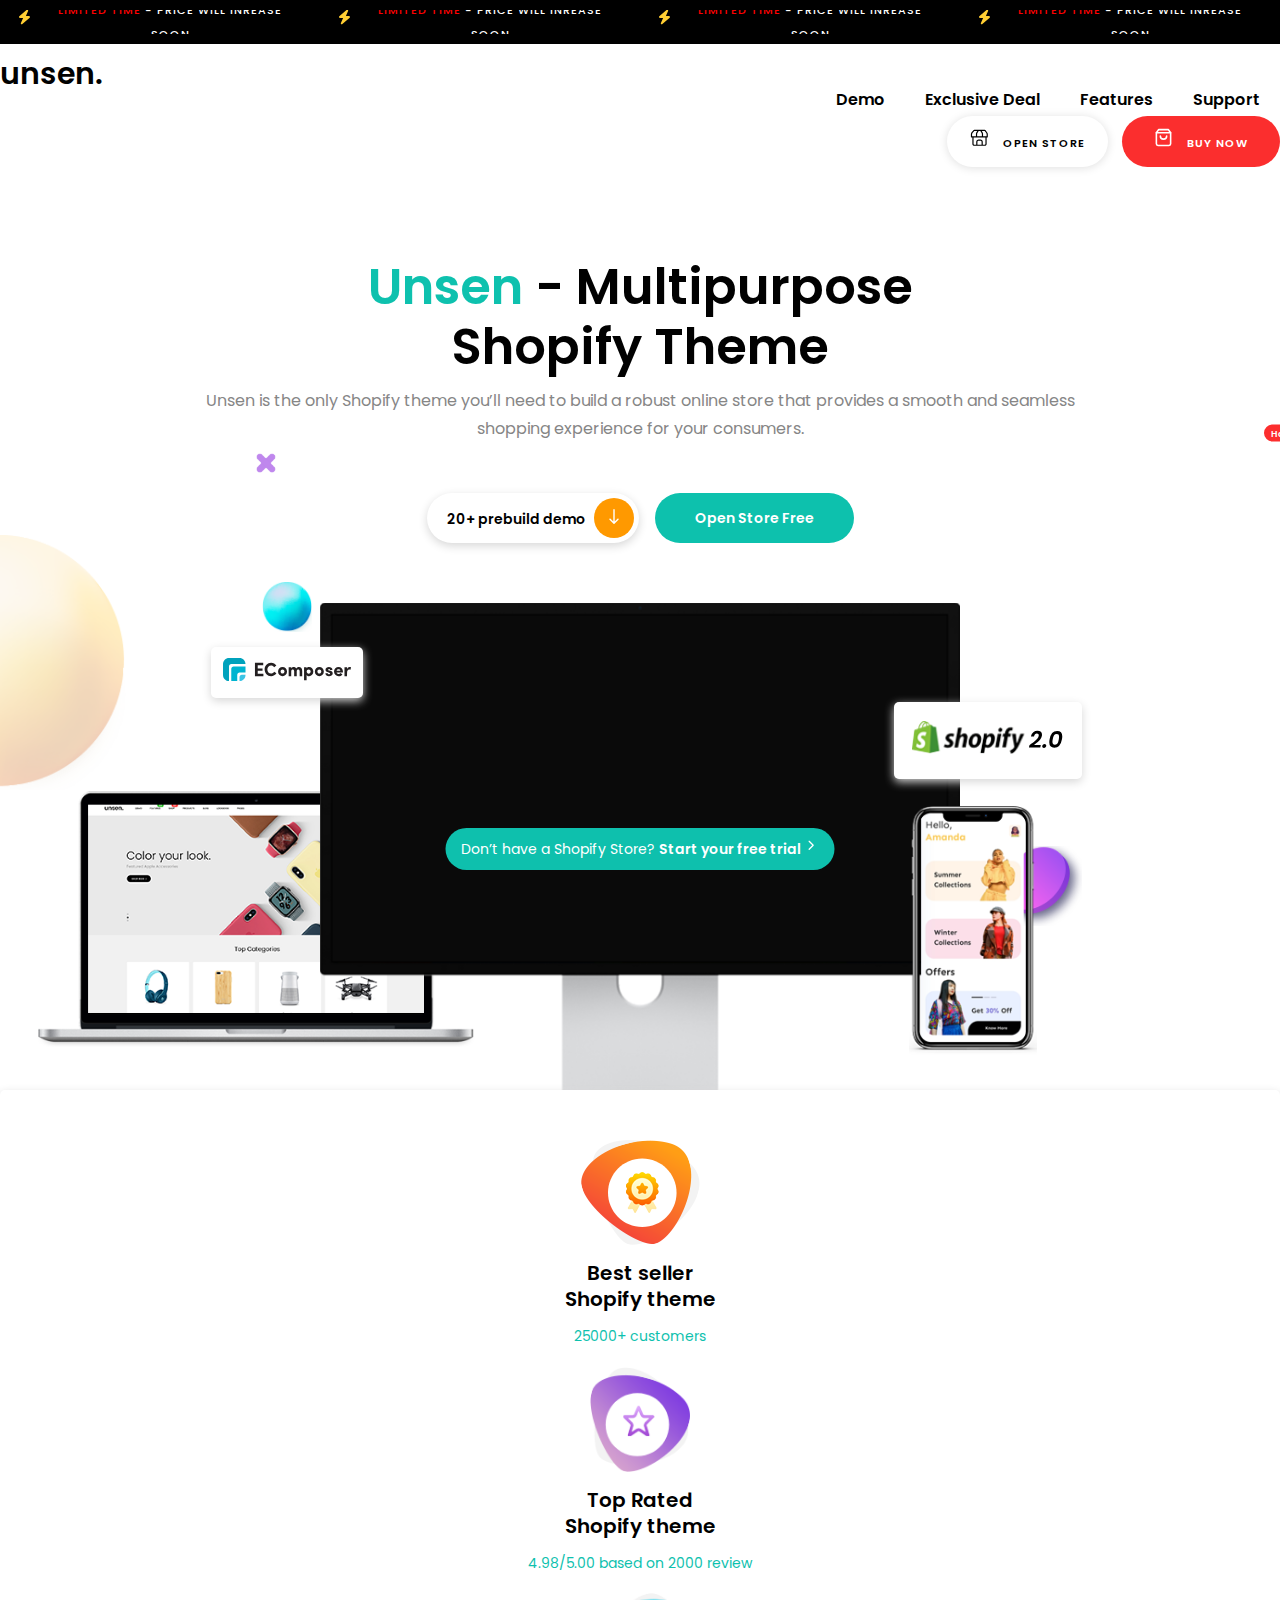
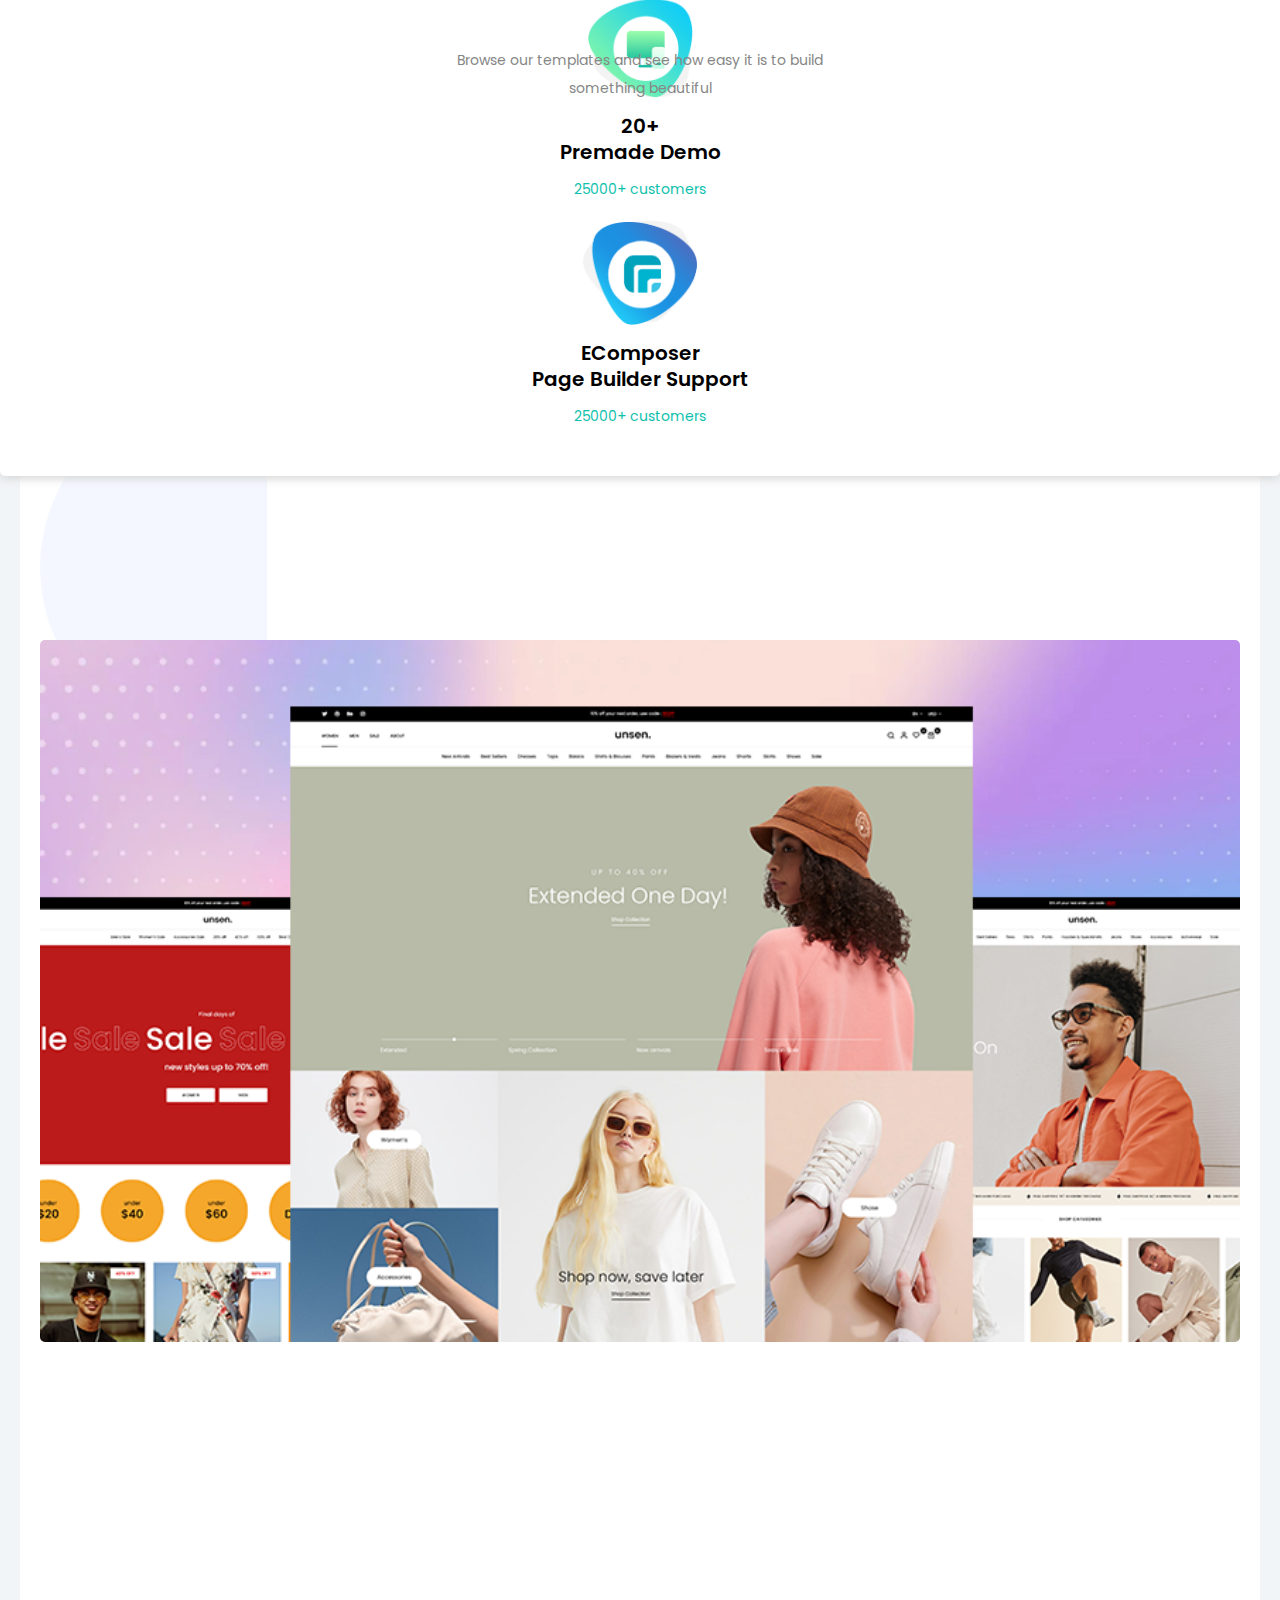
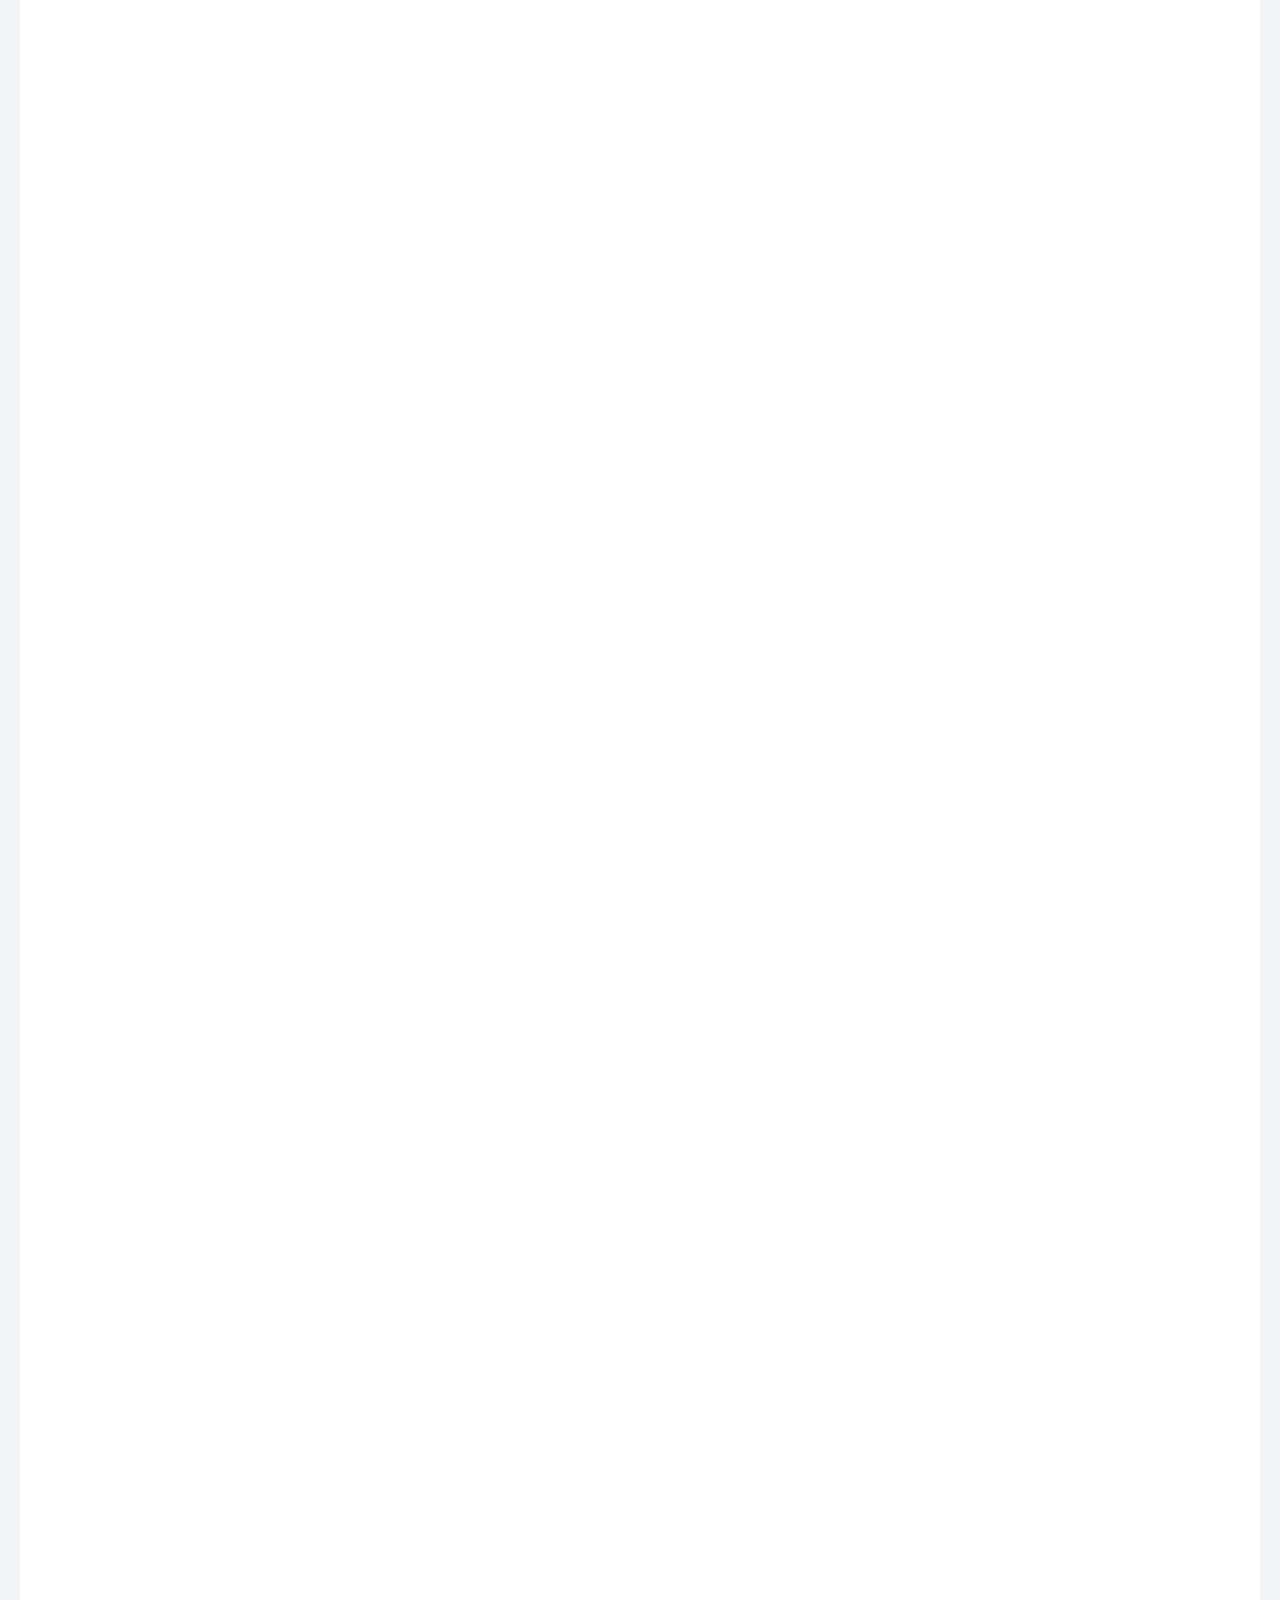
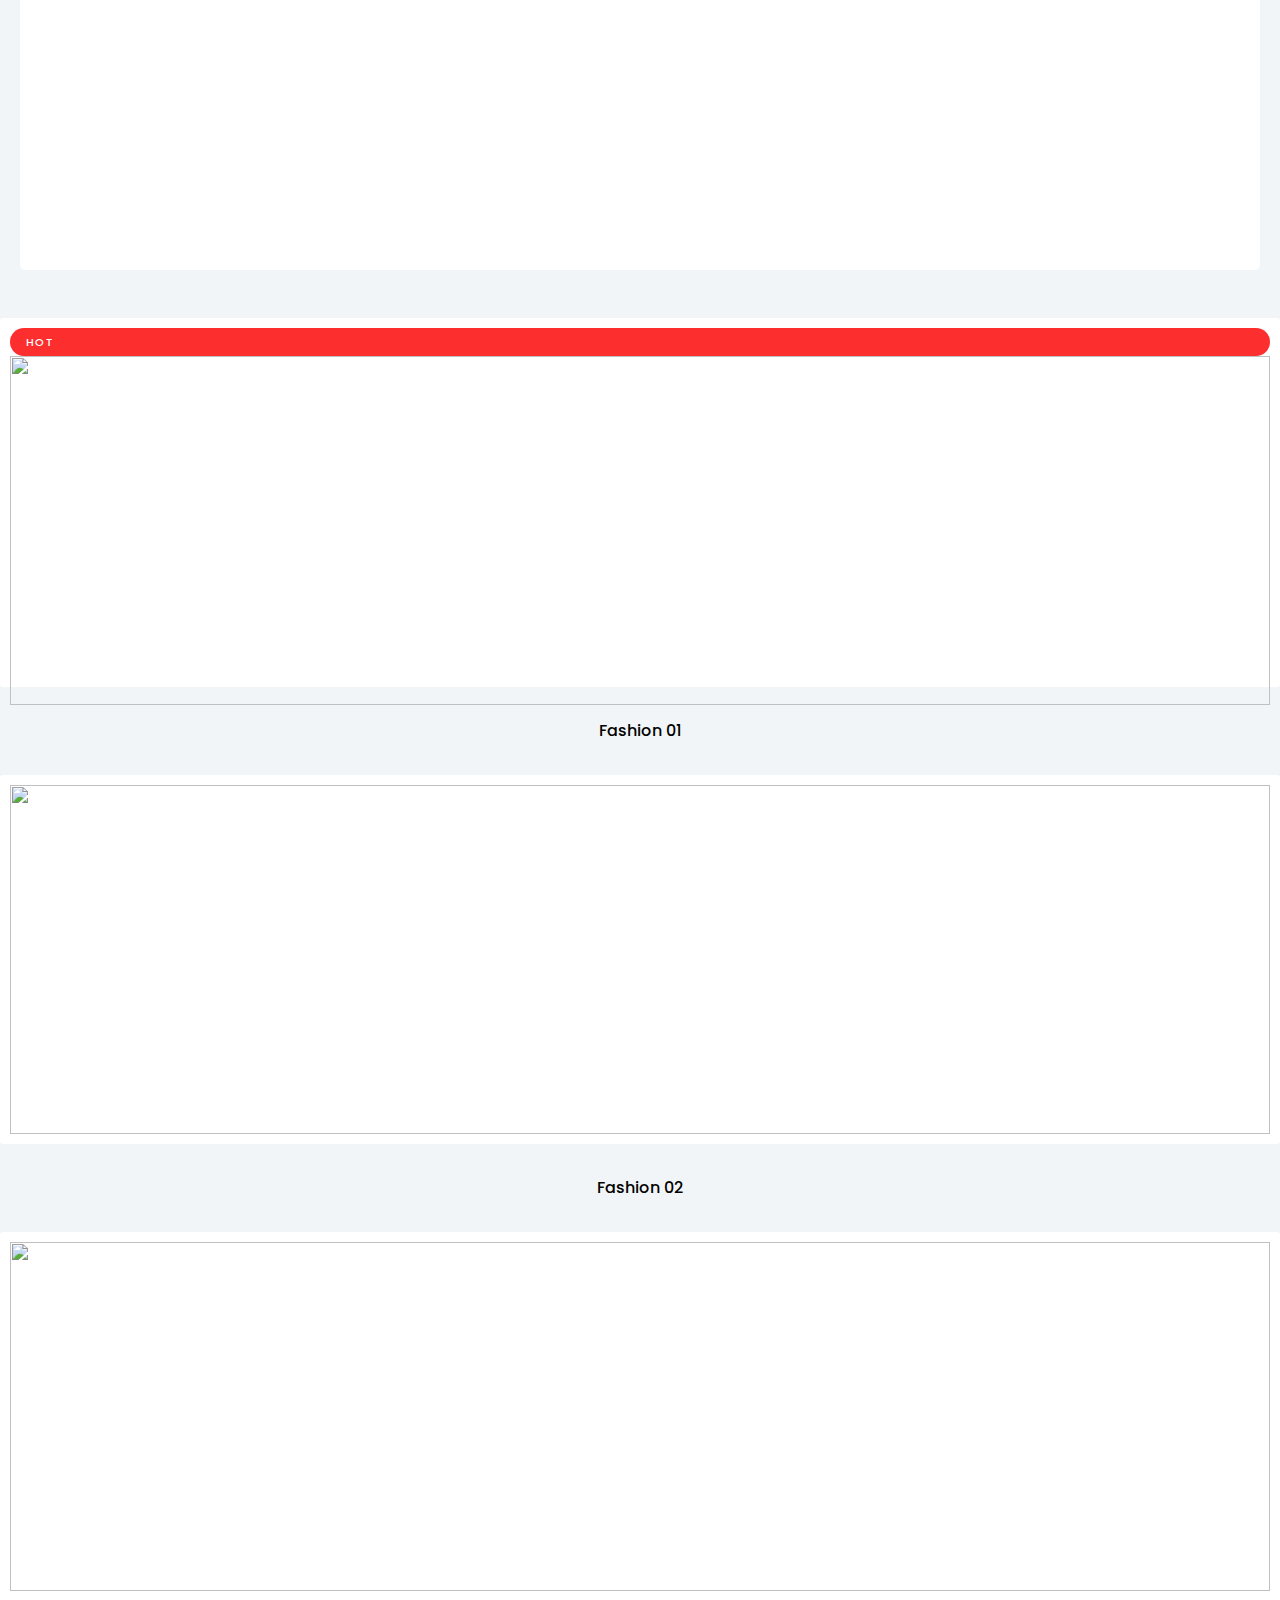
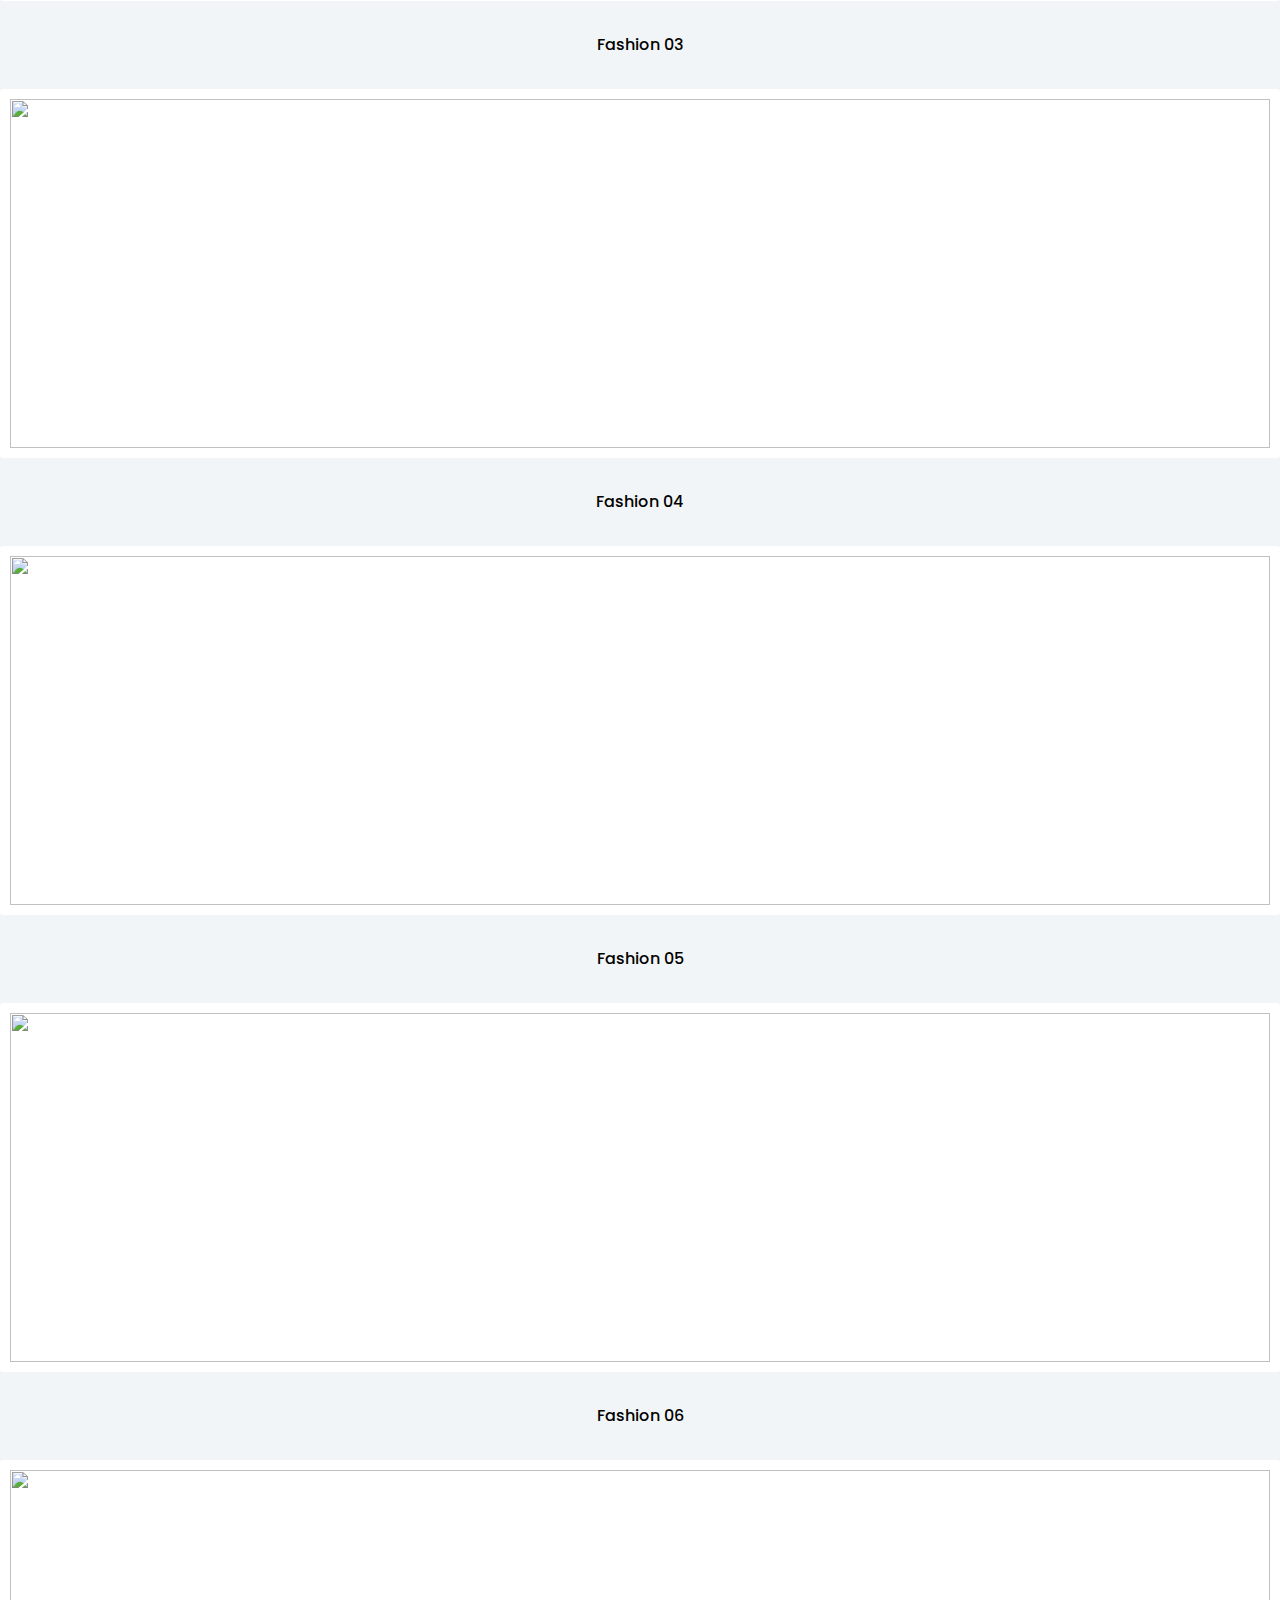
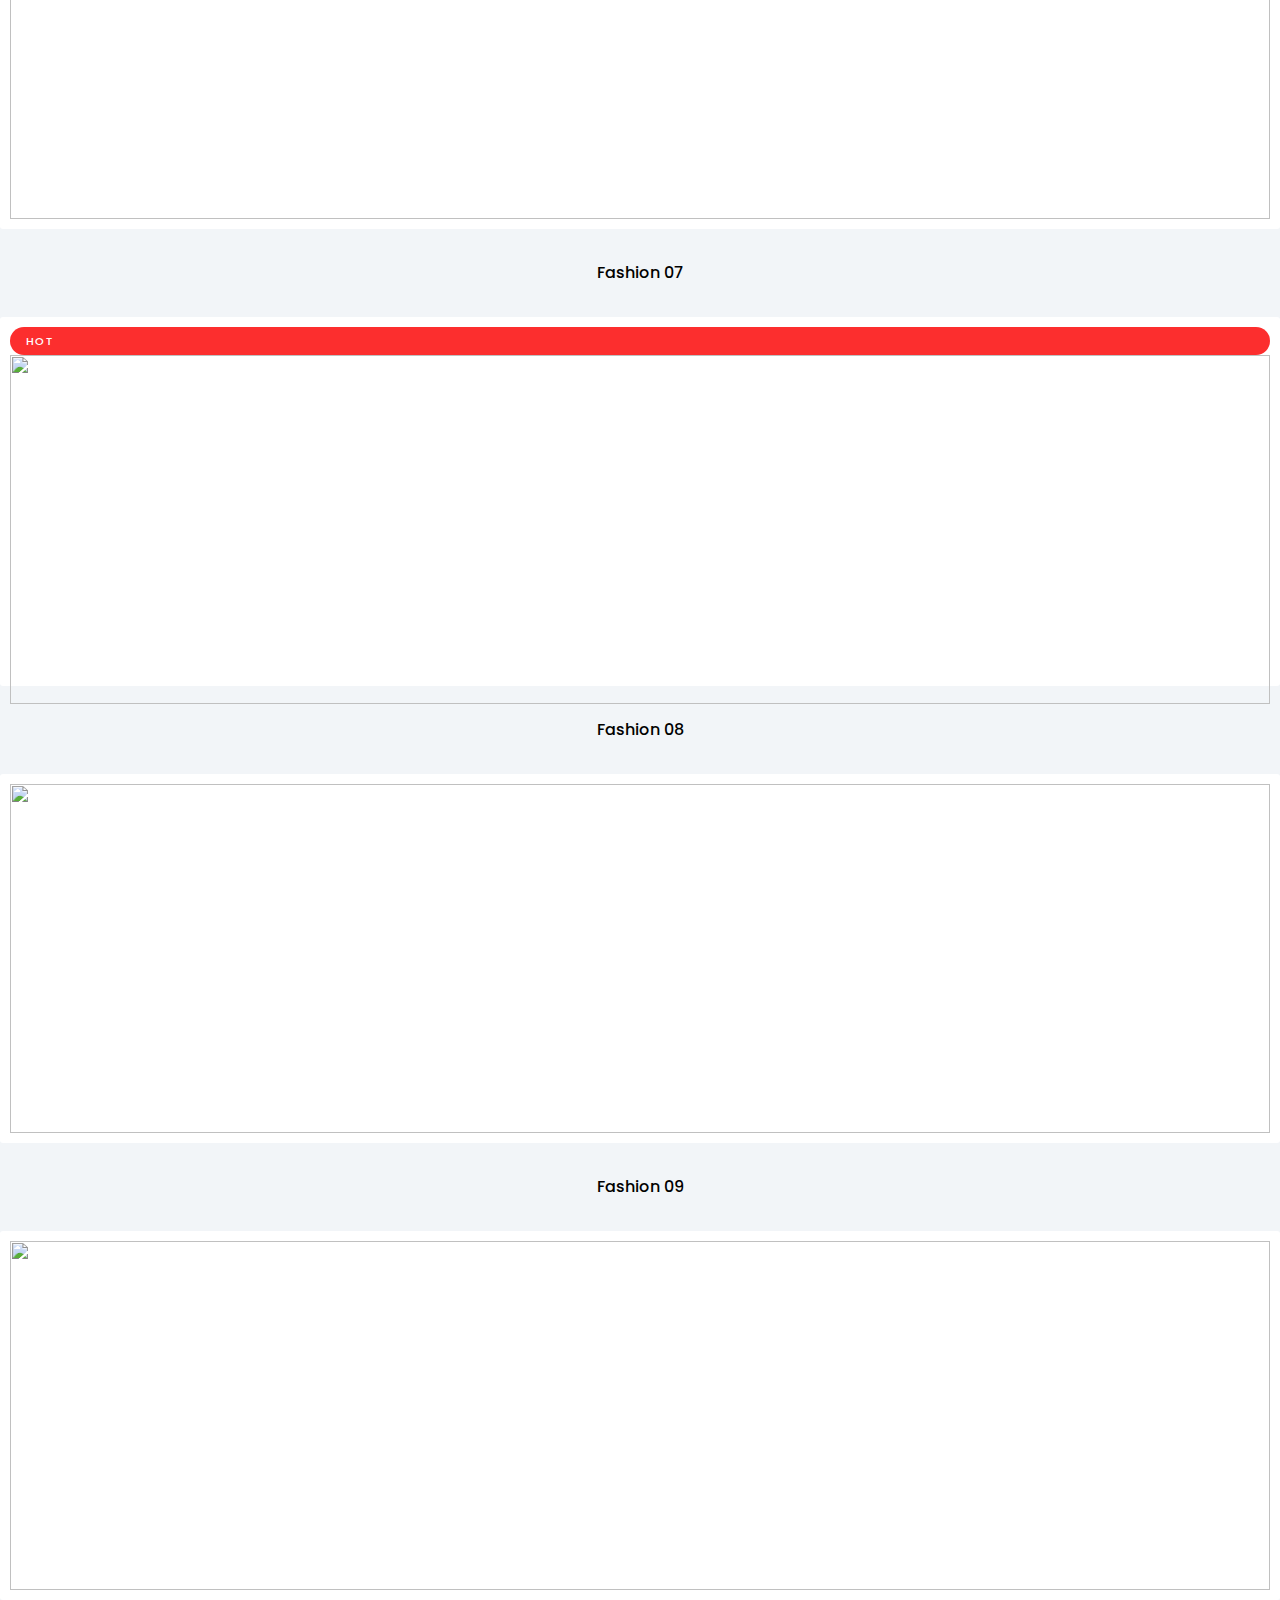
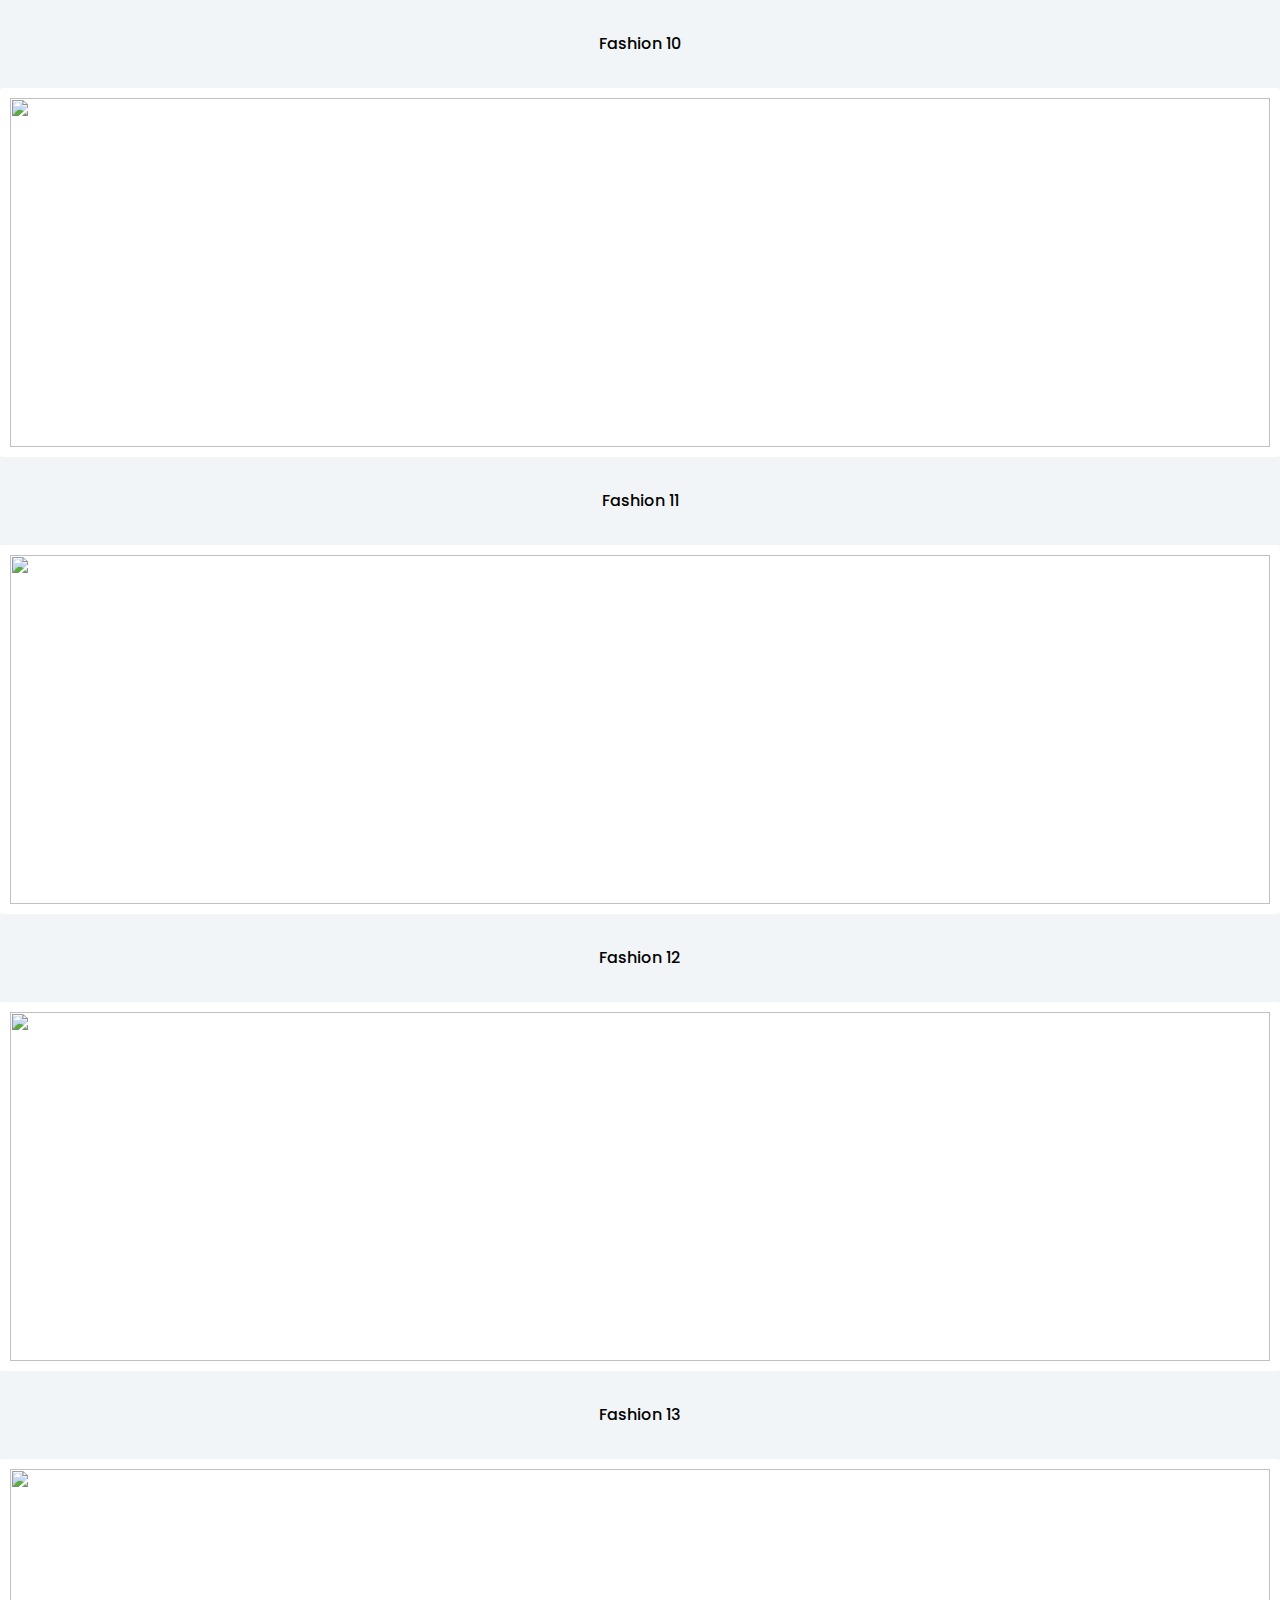
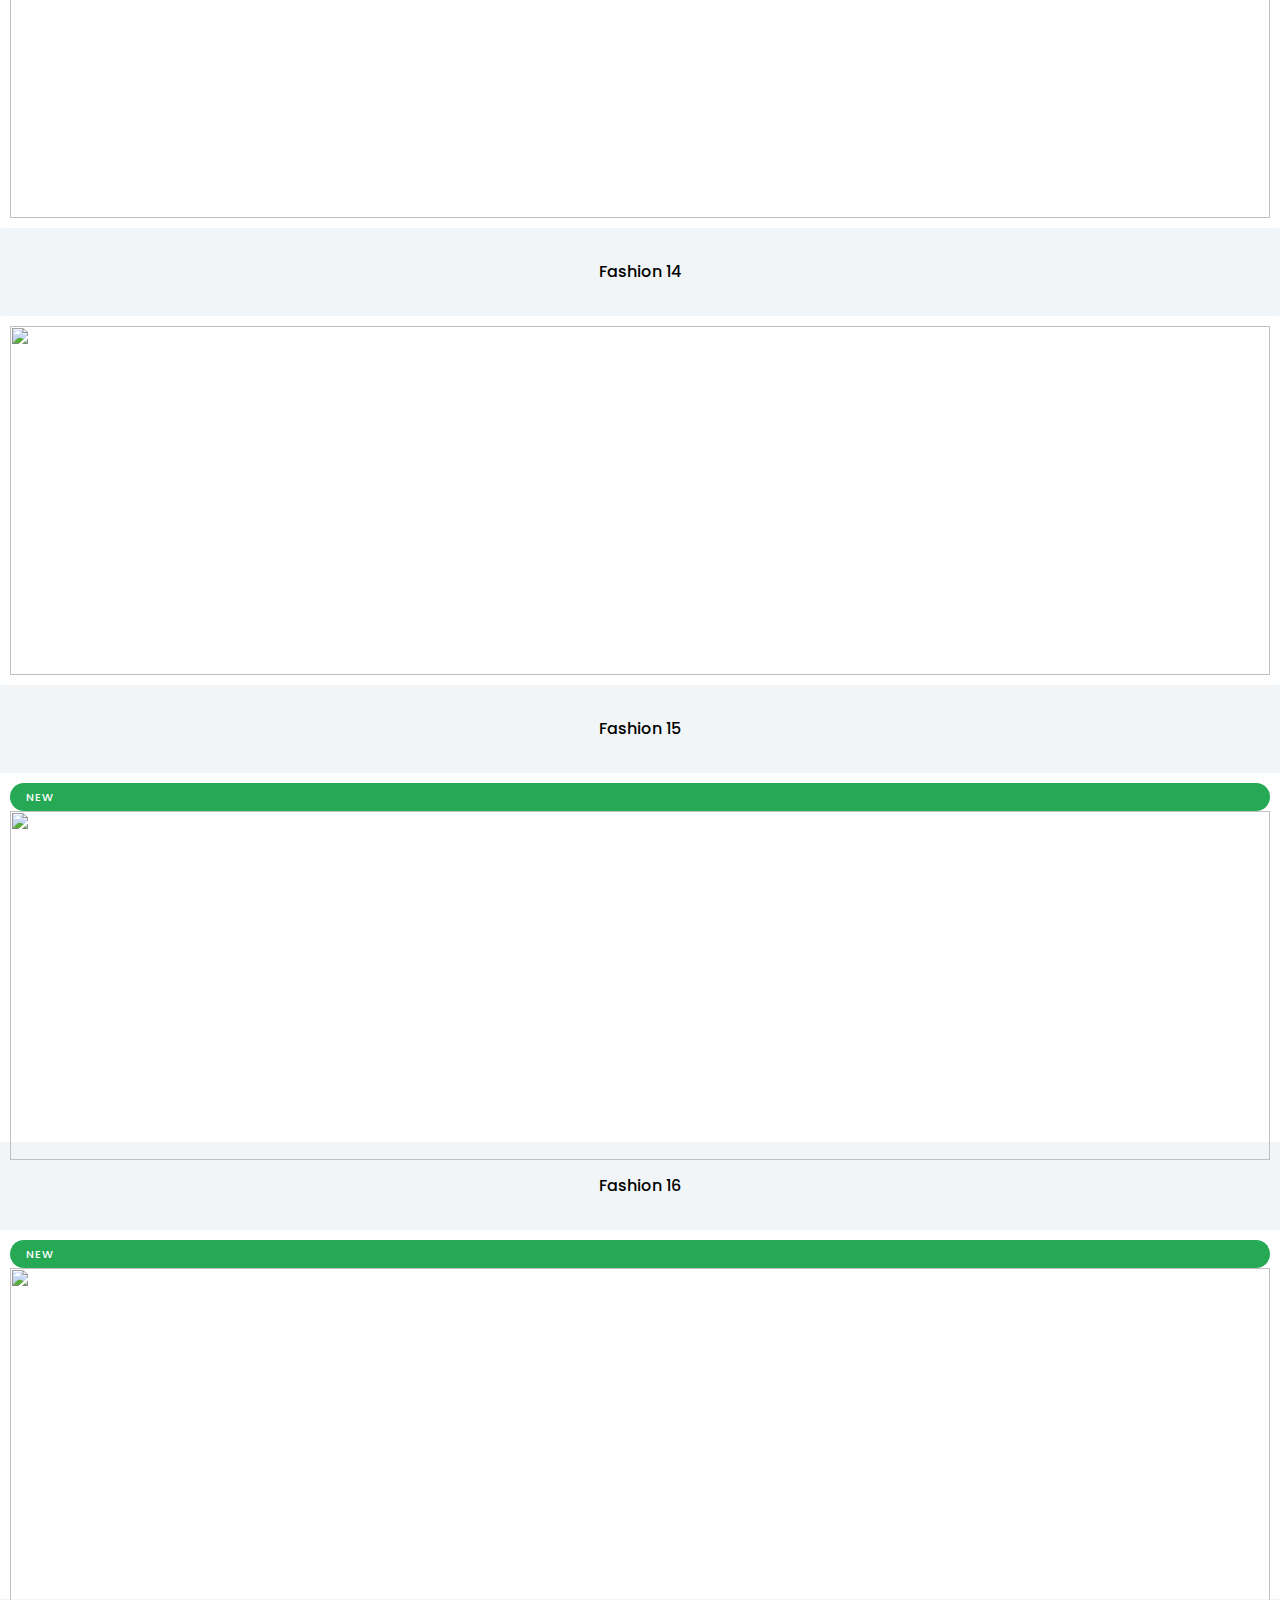
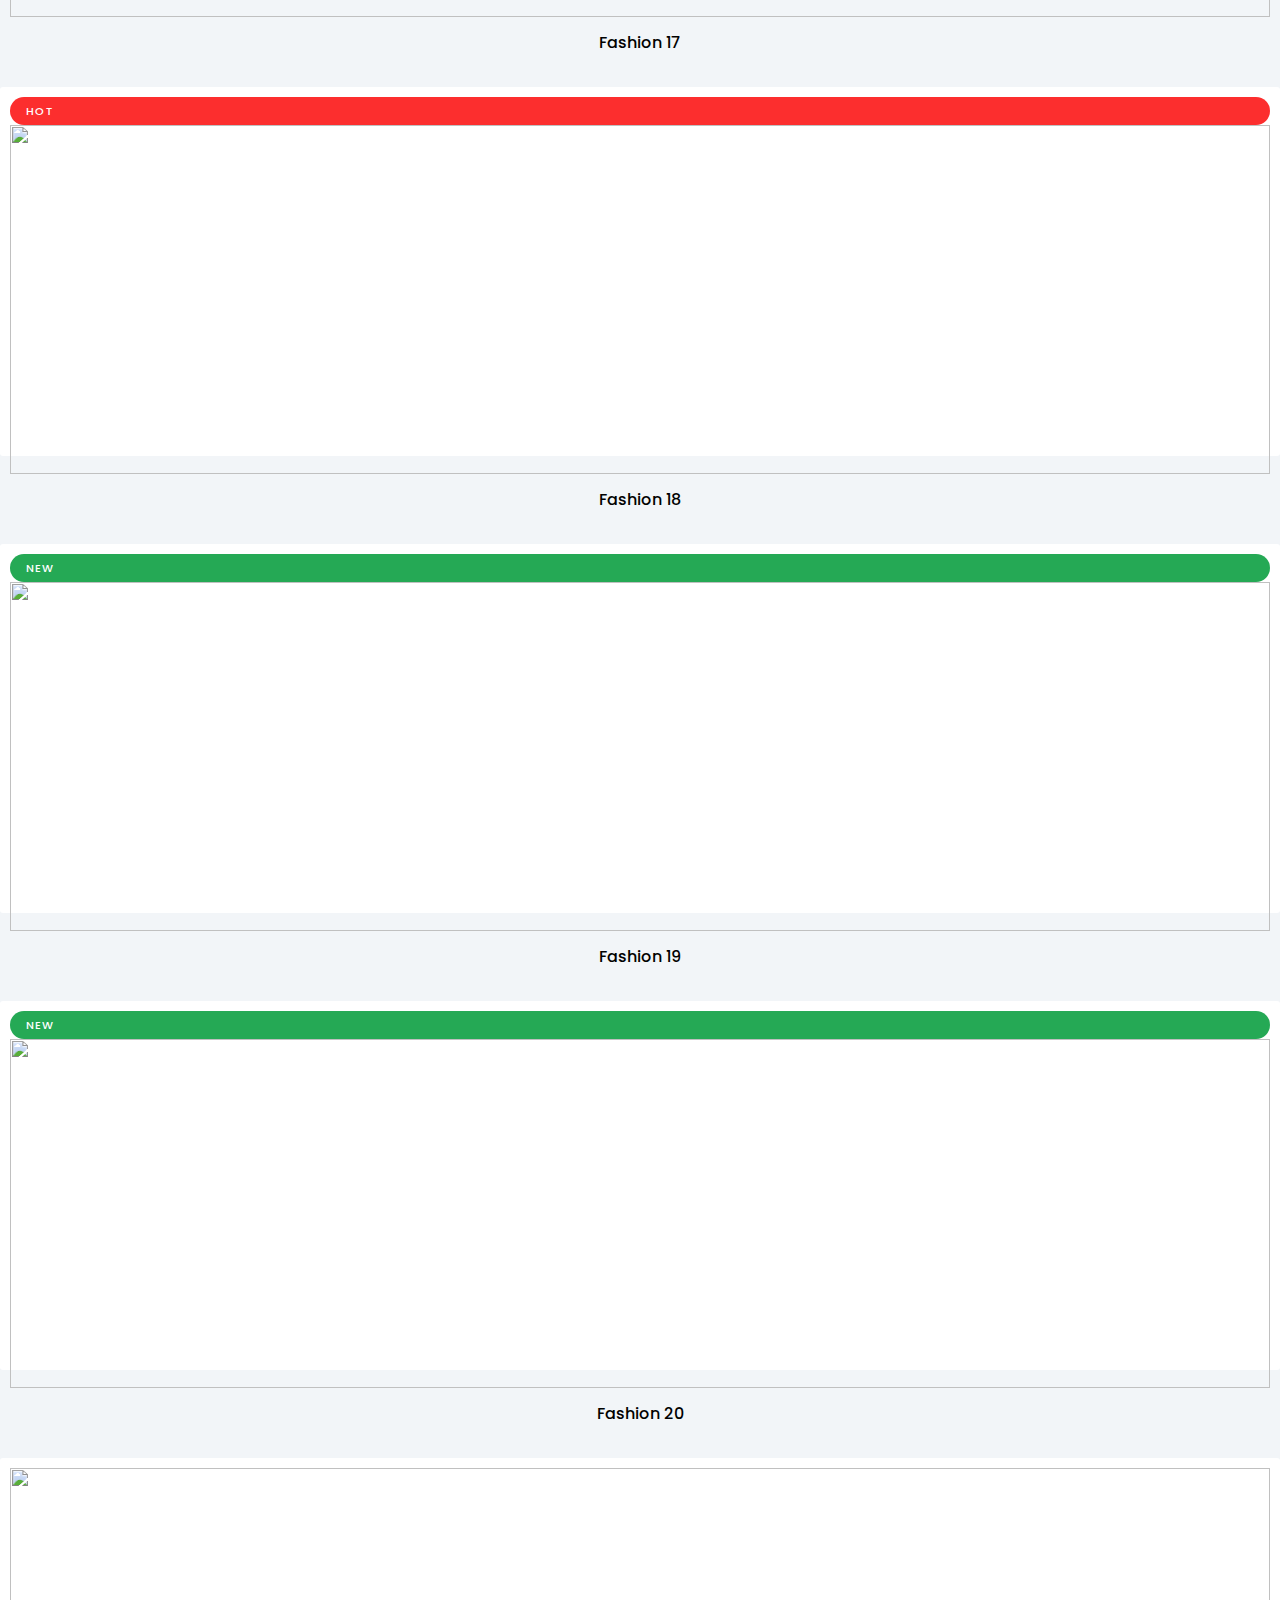
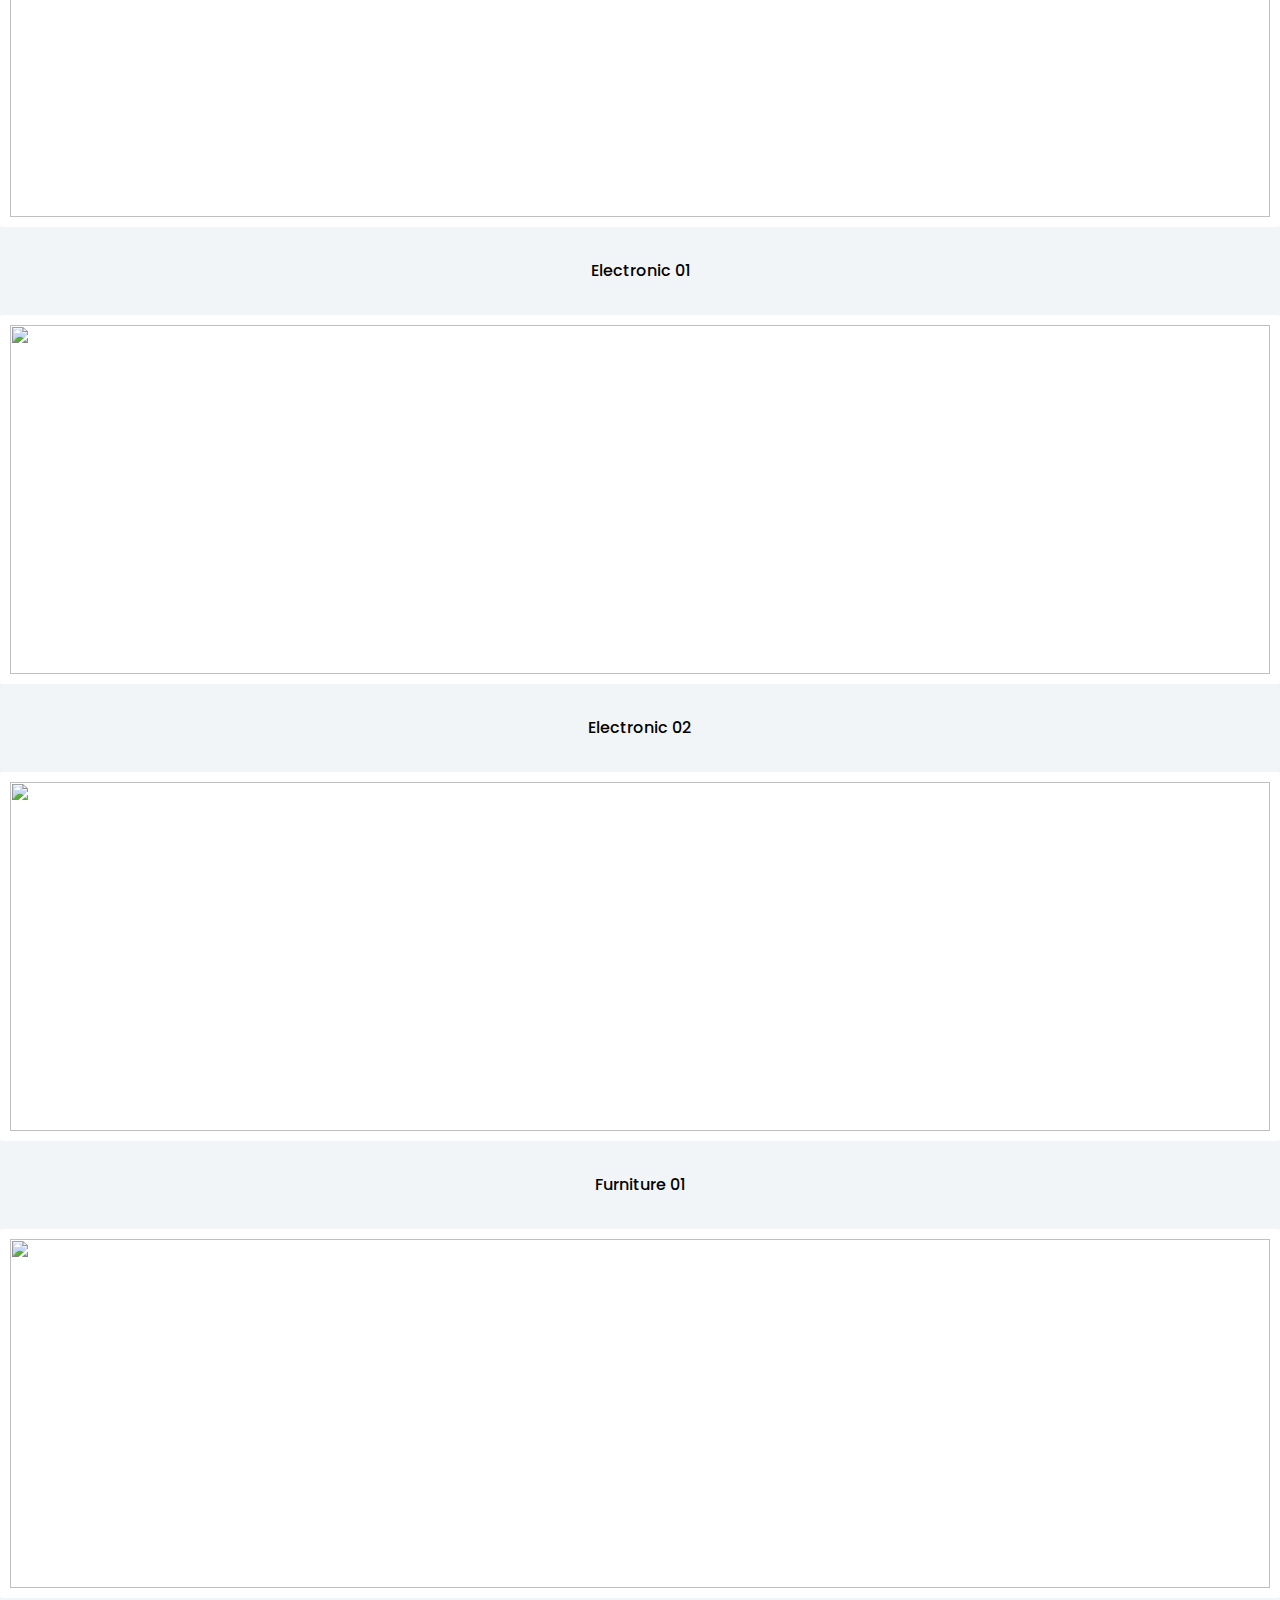
==== index.html @ 46d5e5e9 "marquee" ====
<!DOCTYPE html>
<html lang="en">

<head>
    <meta charset="UTF-8">
    <meta http-equiv="X-UA-Compatible" content="IE=edge">
    <meta name="viewport" content="width=device-width, initial-scale=1.0">
    <title>landing page 22</title>
    <!-- css -->
    <link rel="stylesheet" href="./animate.css">
    <link rel="stylesheet" href="https://cdnjs.cloudflare.com/ajax/libs/magnific-popup.js/1.1.0/magnific-popup.min.css"
        integrity="sha512-+EoPw+Fiwh6eSeRK7zwIKG2MA8i3rV/DGa3tdttQGgWyatG/SkncT53KHQaS5Jh9MNOT3dmFL0FjTY08And/Cw=="
        crossorigin="anonymous" referrerpolicy="no-referrer" />
    <link href="https://cdn.jsdelivr.net/npm/bootstrap@5.0.2/dist/css/bootstrap.min.css" rel="stylesheet"
        integrity="sha384-EVSTQN3/azprG1Anm3QDgpJLIm9Nao0Yz1ztcQTwFspd3yD65VohhpuuCOmLASjC" crossorigin="anonymous">
    <link rel="preconnect" href="https://fonts.googleapis.com">
    <link rel="preconnect" href="https://fonts.gstatic.com" crossorigin>
    <link
        href="https://fonts.googleapis.com/css2?family=Poppins:ital,wght@0,300;0,400;0,500;0,600;0,700;0,800;0,900;1,300;1,400;1,500;1,600;1,700;1,800;1,900&display=swap"
        rel="stylesheet">
    <link rel="stylesheet" href="./style.css">

    <!-- flickity -->
    <link rel="stylesheet" href="https://unpkg.com/flickity@2/dist/flickity.min.css">
</head>

<body>
        <div class="t4s_btn_trial">
            <a href="#" class="">
                <span>Don’t have a Shopify Store? </span> Start your free trial 
                 <svg width="16" height="16" viewBox="0 0 16 16" fill="none" xmlns="http://www.w3.org/2000/svg"> <path fill-rule="evenodd" clip-rule="evenodd" d="M5.19526 11.8049C4.93491 11.5445 4.93491 11.1224 5.19526 10.8621L8.72386 7.33345L5.19526 3.80486C4.93491 3.54451 4.93491 3.1224 5.19526 2.86205C5.45561 2.6017 5.87772 2.6017 6.13807 2.86205L10.1381 6.86205C10.3984 7.1224 10.3984 7.54451 10.1381 7.80486L6.13807 11.8049C5.87772 12.0652 5.45561 12.0652 5.19526 11.8049Z" fill="currentColor"></path> </svg>
            </a>
        </div>
    
    <div class="position-relative">
        <div class="t4s_oveflow"></div>
        <!-- start header -->
        <header>
            <div class="t4s_top_header">
                <!-- <marquee> -->
                    <div class="marquee_flex_wrap">
                        <div class="marquee_flex">
                            <div class="t4s_item_top_header">
                                <div class="t4s_icon_top_header">
                                    <svg xmlns="http://www.w3.org/2000/svg" viewBox="0 0 384 512">
                                        <!--! Font Awesome Pro 6.1.2 by @fontawesome - https://fontawesome.com License - https://fontawesome.com/license (Commercial License) Copyright 2022 Fonticons, Inc. -->
                                        <path
                                            d="M240.5 224H352C365.3 224 377.3 232.3 381.1 244.7C386.6 257.2 383.1 271.3 373.1 280.1L117.1 504.1C105.8 513.9 89.27 514.7 77.19 505.9C65.1 497.1 60.7 481.1 66.59 467.4L143.5 288H31.1C18.67 288 6.733 279.7 2.044 267.3C-2.645 254.8 .8944 240.7 10.93 231.9L266.9 7.918C278.2-1.92 294.7-2.669 306.8 6.114C318.9 14.9 323.3 30.87 317.4 44.61L240.5 224z" />
                                    </svg>
                                </div>
                                <div class="t4s_text_top_header"><span class="t4s_text_top_header_red">Limited Time</span> -
                                    Price will inrease soon </div>
                            </div>
                            <div class="t4s_item_top_header">
                                <div class="t4s_icon_top_header">
                                    <svg xmlns="http://www.w3.org/2000/svg" viewBox="0 0 384 512">
                                        <!--! Font Awesome Pro 6.1.2 by @fontawesome - https://fontawesome.com License - https://fontawesome.com/license (Commercial License) Copyright 2022 Fonticons, Inc. -->
                                        <path
                                            d="M240.5 224H352C365.3 224 377.3 232.3 381.1 244.7C386.6 257.2 383.1 271.3 373.1 280.1L117.1 504.1C105.8 513.9 89.27 514.7 77.19 505.9C65.1 497.1 60.7 481.1 66.59 467.4L143.5 288H31.1C18.67 288 6.733 279.7 2.044 267.3C-2.645 254.8 .8944 240.7 10.93 231.9L266.9 7.918C278.2-1.92 294.7-2.669 306.8 6.114C318.9 14.9 323.3 30.87 317.4 44.61L240.5 224z" />
                                    </svg>
                                </div>
                                <div class="t4s_text_top_header"><span class="t4s_text_top_header_red">Limited Time</span> -
                                    Price will inrease soon </div>
                            </div>
                            <div class="t4s_item_top_header">
                                <div class="t4s_icon_top_header">
                                    <svg xmlns="http://www.w3.org/2000/svg" viewBox="0 0 384 512">
                                        <!--! Font Awesome Pro 6.1.2 by @fontawesome - https://fontawesome.com License - https://fontawesome.com/license (Commercial License) Copyright 2022 Fonticons, Inc. -->
                                        <path
                                            d="M240.5 224H352C365.3 224 377.3 232.3 381.1 244.7C386.6 257.2 383.1 271.3 373.1 280.1L117.1 504.1C105.8 513.9 89.27 514.7 77.19 505.9C65.1 497.1 60.7 481.1 66.59 467.4L143.5 288H31.1C18.67 288 6.733 279.7 2.044 267.3C-2.645 254.8 .8944 240.7 10.93 231.9L266.9 7.918C278.2-1.92 294.7-2.669 306.8 6.114C318.9 14.9 323.3 30.87 317.4 44.61L240.5 224z" />
                                    </svg>
                                </div>
                                <div class="t4s_text_top_header"><span class="t4s_text_top_header_red">Limited Time</span> -
                                    Price will inrease soon </div>
                            </div>
                            <div class="t4s_item_top_header">
                                <div class="t4s_icon_top_header">
                                    <svg xmlns="http://www.w3.org/2000/svg" viewBox="0 0 384 512">
                                        <!--! Font Awesome Pro 6.1.2 by @fontawesome - https://fontawesome.com License - https://fontawesome.com/license (Commercial License) Copyright 2022 Fonticons, Inc. -->
                                        <path
                                            d="M240.5 224H352C365.3 224 377.3 232.3 381.1 244.7C386.6 257.2 383.1 271.3 373.1 280.1L117.1 504.1C105.8 513.9 89.27 514.7 77.19 505.9C65.1 497.1 60.7 481.1 66.59 467.4L143.5 288H31.1C18.67 288 6.733 279.7 2.044 267.3C-2.645 254.8 .8944 240.7 10.93 231.9L266.9 7.918C278.2-1.92 294.7-2.669 306.8 6.114C318.9 14.9 323.3 30.87 317.4 44.61L240.5 224z" />
                                    </svg>
                                </div>
                                <div class="t4s_text_top_header"><span class="t4s_text_top_header_red">Limited Time</span> -
                                    Price will inrease soon </div>
                            </div>
                            <div class="t4s_item_top_header">
                                <div class="t4s_icon_top_header">
                                    <svg xmlns="http://www.w3.org/2000/svg" viewBox="0 0 384 512">
                                        <!--! Font Awesome Pro 6.1.2 by @fontawesome - https://fontawesome.com License - https://fontawesome.com/license (Commercial License) Copyright 2022 Fonticons, Inc. -->
                                        <path
                                            d="M240.5 224H352C365.3 224 377.3 232.3 381.1 244.7C386.6 257.2 383.1 271.3 373.1 280.1L117.1 504.1C105.8 513.9 89.27 514.7 77.19 505.9C65.1 497.1 60.7 481.1 66.59 467.4L143.5 288H31.1C18.67 288 6.733 279.7 2.044 267.3C-2.645 254.8 .8944 240.7 10.93 231.9L266.9 7.918C278.2-1.92 294.7-2.669 306.8 6.114C318.9 14.9 323.3 30.87 317.4 44.61L240.5 224z" />
                                    </svg>
                                </div>
                                <div class="t4s_text_top_header"><span class="t4s_text_top_header_red">Limited Time</span> -
                                    Price will inrease soon </div>
                            </div>
                            <div class="t4s_item_top_header">
                                <div class="t4s_icon_top_header">
                                    <svg xmlns="http://www.w3.org/2000/svg" viewBox="0 0 384 512">
                                        <!--! Font Awesome Pro 6.1.2 by @fontawesome - https://fontawesome.com License - https://fontawesome.com/license (Commercial License) Copyright 2022 Fonticons, Inc. -->
                                        <path
                                            d="M240.5 224H352C365.3 224 377.3 232.3 381.1 244.7C386.6 257.2 383.1 271.3 373.1 280.1L117.1 504.1C105.8 513.9 89.27 514.7 77.19 505.9C65.1 497.1 60.7 481.1 66.59 467.4L143.5 288H31.1C18.67 288 6.733 279.7 2.044 267.3C-2.645 254.8 .8944 240.7 10.93 231.9L266.9 7.918C278.2-1.92 294.7-2.669 306.8 6.114C318.9 14.9 323.3 30.87 317.4 44.61L240.5 224z" />
                                    </svg>
                                </div>
                                <div class="t4s_text_top_header"><span class="t4s_text_top_header_red">Limited Time</span> -
                                    Price will inrease soon </div>
                            </div>
                            <div class="t4s_item_top_header">
                                <div class="t4s_icon_top_header">
                                    <svg xmlns="http://www.w3.org/2000/svg" viewBox="0 0 384 512">
                                        <!--! Font Awesome Pro 6.1.2 by @fontawesome - https://fontawesome.com License - https://fontawesome.com/license (Commercial License) Copyright 2022 Fonticons, Inc. -->
                                        <path
                                            d="M240.5 224H352C365.3 224 377.3 232.3 381.1 244.7C386.6 257.2 383.1 271.3 373.1 280.1L117.1 504.1C105.8 513.9 89.27 514.7 77.19 505.9C65.1 497.1 60.7 481.1 66.59 467.4L143.5 288H31.1C18.67 288 6.733 279.7 2.044 267.3C-2.645 254.8 .8944 240.7 10.93 231.9L266.9 7.918C278.2-1.92 294.7-2.669 306.8 6.114C318.9 14.9 323.3 30.87 317.4 44.61L240.5 224z" />
                                    </svg>
                                </div>
                                <div class="t4s_text_top_header"><span class="t4s_text_top_header_red">Limited Time</span> -
                                    Price will inrease soon </div>
                            </div>
                            <div class="t4s_item_top_header">
                                <div class="t4s_icon_top_header">
                                    <svg xmlns="http://www.w3.org/2000/svg" viewBox="0 0 384 512">
                                        <!--! Font Awesome Pro 6.1.2 by @fontawesome - https://fontawesome.com License - https://fontawesome.com/license (Commercial License) Copyright 2022 Fonticons, Inc. -->
                                        <path
                                            d="M240.5 224H352C365.3 224 377.3 232.3 381.1 244.7C386.6 257.2 383.1 271.3 373.1 280.1L117.1 504.1C105.8 513.9 89.27 514.7 77.19 505.9C65.1 497.1 60.7 481.1 66.59 467.4L143.5 288H31.1C18.67 288 6.733 279.7 2.044 267.3C-2.645 254.8 .8944 240.7 10.93 231.9L266.9 7.918C278.2-1.92 294.7-2.669 306.8 6.114C318.9 14.9 323.3 30.87 317.4 44.61L240.5 224z" />
                                    </svg>
                                </div>
                                <div class="t4s_text_top_header"><span class="t4s_text_top_header_red">Limited Time</span> -
                                    Price will inrease soon </div>
                            </div>
                            <div class="t4s_item_top_header">
                                <div class="t4s_icon_top_header">
                                    <svg xmlns="http://www.w3.org/2000/svg" viewBox="0 0 384 512">
                                        <!--! Font Awesome Pro 6.1.2 by @fontawesome - https://fontawesome.com License - https://fontawesome.com/license (Commercial License) Copyright 2022 Fonticons, Inc. -->
                                        <path
                                            d="M240.5 224H352C365.3 224 377.3 232.3 381.1 244.7C386.6 257.2 383.1 271.3 373.1 280.1L117.1 504.1C105.8 513.9 89.27 514.7 77.19 505.9C65.1 497.1 60.7 481.1 66.59 467.4L143.5 288H31.1C18.67 288 6.733 279.7 2.044 267.3C-2.645 254.8 .8944 240.7 10.93 231.9L266.9 7.918C278.2-1.92 294.7-2.669 306.8 6.114C318.9 14.9 323.3 30.87 317.4 44.61L240.5 224z" />
                                    </svg>
                                </div>
                                <div class="t4s_text_top_header"><span class="t4s_text_top_header_red">Limited Time</span> -
                                    Price will inrease soon </div>
                            </div>
                            <div class="t4s_item_top_header">
                                <div class="t4s_icon_top_header">
                                    <svg xmlns="http://www.w3.org/2000/svg" viewBox="0 0 384 512">
                                        <!--! Font Awesome Pro 6.1.2 by @fontawesome - https://fontawesome.com License - https://fontawesome.com/license (Commercial License) Copyright 2022 Fonticons, Inc. -->
                                        <path
                                            d="M240.5 224H352C365.3 224 377.3 232.3 381.1 244.7C386.6 257.2 383.1 271.3 373.1 280.1L117.1 504.1C105.8 513.9 89.27 514.7 77.19 505.9C65.1 497.1 60.7 481.1 66.59 467.4L143.5 288H31.1C18.67 288 6.733 279.7 2.044 267.3C-2.645 254.8 .8944 240.7 10.93 231.9L266.9 7.918C278.2-1.92 294.7-2.669 306.8 6.114C318.9 14.9 323.3 30.87 317.4 44.61L240.5 224z" />
                                    </svg>
                                </div>
                                <div class="t4s_text_top_header"><span class="t4s_text_top_header_red">Limited Time</span> -
                                    Price will inrease soon </div>
                            </div>
                        </div>
                    </div>
                <!-- </marquee> -->


            </div>
            <div class="t4s_content_header_wrap">
                <div class="t4s_content_header _wrap container mw_1742">
                    <div class="t4s_content_header ">
                        <div class="row">
                            <div class="logo col-xxl-3 col-xl-3 col-lg-2 col-md-6">
                                <div class="btn_menu_mobile">
                                    <svg xmlns="http://www.w3.org/2000/svg" width="28" height="28" viewBox="0 0 24 24"
                                        fill="none" stroke="currentColor" stroke-width="2" stroke-linecap="round"
                                        stroke-linejoin="round" class="feather feather-menu">
                                        <line x1="3" y1="12" x2="21" y2="12"></line>
                                        <line x1="3" y1="6" x2="21" y2="6"></line>
                                        <line x1="3" y1="18" x2="21" y2="18"></line>
                                    </svg>
                                </div>
                                <!-- <img src="./images/unsen.png" alt=""> -->
                                <svg xmlns="http://www.w3.org/2000/svg" xmlns:xlink="http://www.w3.org/1999/xlink" width="103px"
                                    height="18px">
                                    <text kerning="auto" font-family="Myriad Pro" fill="rgb(0, 0, 0)" font-size="30px" x="0px"
                                        y="17.7340000000004px">
                                        <tspan font-size="30px" font-weight="600" font-family="Poppins" fill="#010101">unsen&#46;</tspan>
                                    </text>
                                </svg>
                            </div>
                            <!-- start menu -->
                            <ul class="menu col-xxl-6 col-xl-5 col-lg-6">
                                <div class="t4s_exit_btn_menu">
                                    <div class="t4s_exit_btn_menu_item">
                                        <svg xmlns="http://www.w3.org/2000/svg" width="24" height="24" viewBox="0 0 24 24"
                                            fill="none" stroke="currentColor" stroke-width="2" stroke-linecap="round"
                                            stroke-linejoin="round" class="feather feather-x">
                                            <line x1="18" y1="6" x2="6" y2="18"></line>
                                            <line x1="6" y1="6" x2="18" y2="18"></line>
                                        </svg>
        
                                    </div>
                                </div>
                                <li class="t4s_li_sub_menu"> <a href="#">Demo</a>
                                    <ul class="t4s_sub_menu">
                                        <li>
                                            <a class="t4s_a_sub_menu" href="#">item 1</a>
                                        </li>
                                        <li>
                                            <a class="t4s_a_sub_menu" href="#">item 1</a>
                                        </li>
                                        <li>
                                            <a class="t4s_a_sub_menu" href="#">item 1</a>
                                        </li>
                                        <li>
                                            <a class="t4s_a_sub_menu" href="#">item 1</a>
                                        </li>
                                        <li>
                                            <a class="t4s_a_sub_menu" href="#">item 1</a>
                                        </li>
        
                                    </ul>
                                </li>
                                <li > 
                                    <a href="#" class="position-relative">Exclusive Deal
                                        <span class="t4s_tag_hot_menu position-absolute">hot</span>
                                    </a>
                                </li>
                                <li> <a href="#">Features</a></li>
                                <li> <a href="#">Support</a></li>
                            </ul>
        
                            <!-- end menu -->
                            <div class="t4s_content_btn col-xxl-3 col-xl-4 col-lg-4 col-md-6">
                                <div class="t4s_open_store_wrap">
                                    <a href="#" class="t4s_btn_icon t4s_open_store">
                                        <svg version="1.2" xmlns="http://www.w3.org/2000/svg" viewBox="0 0 64 64" width="64"
                                            height="64">
        
                                            <g id="Layer">
                                                <g id="store-shop">
                                                    <path id="Layer" fill-rule="evenodd" class="s0"
                                                        d="m58.4 15.6q0.6 1 0.9 1.9 0.3 1 0.5 2.1 0.2 1 0.2 2v8.4q0 0.4-0.2 0.8-0.1 0.3-0.4 0.6-0.3 0.3-0.6 0.4-0.4 0.2-0.8 0.2h-2v22q0 1.2-0.5 2.3-0.4 1.1-1.3 1.9-0.8 0.9-1.9 1.3-1.1 0.5-2.3 0.5h-36q-1.2 0-2.3-0.5-1.1-0.4-1.9-1.3-0.9-0.8-1.3-1.9-0.5-1.1-0.5-2.3v-22h-3q-0.4 0-0.8-0.2-0.3-0.1-0.6-0.4-0.3-0.3-0.4-0.6-0.2-0.4-0.2-0.8v-8q0-1.1 0.2-2.3 0.2-1.1 0.6-2.2 0.4-1 1-2 0.6-1 1.4-1.8l5.4-6q0.4-0.4 0.8-0.7 0.4-0.4 0.9-0.6 0.5-0.2 1-0.3 0.5-0.1 1-0.1h33.3q0.5 0 1.1 0.1 0.5 0.2 1 0.4 0.5 0.2 1 0.6 0.4 0.4 0.8 0.8l4.8 6q0.6 0.8 1.1 1.7zm-23.5-5.6h-5.8l-4 6.7q-0.3 0.5-0.5 1-0.2 0.4-0.3 1-0.2 0.5-0.2 1-0.1 0.5-0.1 1v7.3h16v-7.3q0-0.5-0.1-1.1 0-0.5-0.2-1-0.1-0.5-0.3-1-0.2-0.5-0.5-0.9zm-27.9 18h13v-7.3q0-0.8 0.1-1.6 0.1-0.8 0.4-1.6 0.2-0.7 0.5-1.5 0.3-0.7 0.7-1.4l2.8-4.6h-9.1q-0.1 0-0.2 0-0.2 0-0.3 0.1 0 0-0.1 0.1-0.1 0.1-0.2 0.1l-5.4 6q-0.5 0.6-0.9 1.3-0.4 0.6-0.7 1.3-0.3 0.8-0.4 1.5-0.2 0.8-0.2 1.6zm45 4h-40v21.9q0 0.4 0.2 0.8 0.1 0.4 0.4 0.7 0.3 0.2 0.7 0.4 0.3 0.1 0.7 0.2h7v-9q0-1.6 0.6-3.1 0.6-1.5 1.8-2.6 1.1-1.1 2.6-1.7 1.4-0.6 3-0.6h6q1.6 0 3.1 0.6 1.4 0.6 2.6 1.7 1.1 1.1 1.7 2.6 0.6 1.5 0.6 3.1v9h7q0.4-0.1 0.8-0.2 0.4-0.2 0.6-0.4 0.3-0.3 0.5-0.7 0.1-0.4 0.1-0.7zm-13 24v-9q0-0.8-0.3-1.6-0.3-0.7-0.9-1.3-0.5-0.5-1.2-0.8-0.8-0.3-1.6-0.3h-6q-0.8 0-1.5 0.3-0.7 0.3-1.3 0.8-0.6 0.6-0.9 1.3-0.3 0.8-0.3 1.6v9zm17-34.4q0-0.7-0.1-1.4-0.1-0.7-0.4-1.4-0.2-0.7-0.6-1.3-0.3-0.6-0.7-1.2l-4.9-6q0-0.1-0.1-0.1-0.1-0.1-0.2-0.1-0.1-0.1-0.2-0.1-0.1 0-0.2-0.1h-9l2.7 4.7q0.4 0.7 0.8 1.4 0.3 0.7 0.5 1.5 0.2 0.8 0.3 1.6 0.1 0.8 0.1 1.6v7.2h12z" />
                                                </g>
                                            </g>
                                        </svg>
                                        <span>open store</span>
                                    </a>
                                </div>
                                <div class="t4s_buy_now_wrap">
                                    <a href="#" class="t4s_btn_icon t4s_buy_now">
                                        <svg xmlns="http://www.w3.org/2000/svg" viewBox="0 0 24 24" fill="none"
                                            stroke="currentColor" stroke-width="2" stroke-linecap="round"
                                            stroke-linejoin="round" class="feather feather-shopping-bag">
                                            <path d="M6 2L3 6v14a2 2 0 0 0 2 2h14a2 2 0 0 0 2-2V6l-3-4z"></path>
                                            <line x1="3" y1="6" x2="21" y2="6"></line>
                                            <path d="M16 10a4 4 0 0 1-8 0"></path>
                                        </svg>
                                        <span>buy now</span>
                                    </a>
                                </div>
        
                            </div>
                        </div>
        
                    </div>
                </div>
            </div>
        </header>
        <!-- end header -->

        <!-- start banner -->
        <div class="t4s_section_banner">
            <div class="t4s_banner">
                <div class="t4s_text_bannner container">
                    <p class="wow bounceInDown t4s_title_banner">
                        <span>Unsen</span> - Multipurpose <br> Shopify Theme
                    </p>
                    <p class="t4s_text_content">
                        Unsen is the only Shopify theme you’ll need to build a robust online store that provides a
                        smooth
                        and seamless shopping experience for your consumers.
                    </p>
                </div>
                <div class="t4s_banner_img">
                    <img class="position_ab t4s_position_1" data-parallax='{"y":"30","smoothness":"20"}'
                        src="./images/Vector Smart Object-ai.png" alt="">
                    <img class="position_ab t4s_position_2" data-parallax='{"y":"30","smoothness":"20"}'
                        src="./images/Vector Smart Object (4).png" alt="">
                    <!-- <img class="position_ab t4s_position_3" src="./images/Vector Smart Object (2).png" alt="">
                    <img class="position_ab t4s_position_4" src="./images/Vector Smart Object (5).png" alt=""> -->
                    <img class="position_ab t4s_position_4 " data-parallax='{"y":"30","smoothness":"20"}'
                        src="./images/Vector Smart Object (6).png" alt="">
                    <!-- <img src="./images/Landing22.png" alt=""> -->
                    <div class="t4s_img_banner container mw_1440">
                        <div class="t4s_btn_img_banner position-relative">
                            <div class="t4s_prebuild_demo">
                                <a href="#demo20">20+ prebuild demo
                                    <button class="t4s_btn_download">
                                        <svg xmlns="http://www.w3.org/2000/svg" viewBox="0 0 320 512">
                                            <path
                                                d="M7.031 335C11.72 330.3 17.84 328 24 328s12.28 2.344 16.97 7.031L136 430.1V24C136 10.75 146.8 0 160 0s24 10.75 24 24v406.1l95.03-95.03c9.375-9.375 24.56-9.375 33.94 0s9.375 24.56 0 33.94l-136 136c-9.375 9.375-24.56 9.375-33.94 0l-136-136C-2.344 359.6-2.344 344.4 7.031 335z" />
                                        </svg>
                                    </button>
                                </a>
                            </div>
                            <div class="t4s_Open_Store_Free">
                                <a href="#">Open Store Free</a>
                            </div>
                        </div>
                        <div class="t4s_img_banner_item">
                            <div class="t4s_img_banner_item_item wow pulse" data-wow-duration="2s">
                                <video class="t4s_video_banner" autoplay muted loop>
                                    <source src="./images/demo-unsen.mp4" type="video/mp4" />
                                </video>
                            </div>
                             <!-- <img class=" t4s_witdth_img_100 t4s_computer_section wow pulse " data-wow-duration="2s"
                                src="./images/computer.png" alt=""> -->
                            <img class=" t4s_witdth_img_100 t4s_computer_section wow pulse " data-wow-duration="2s"
                            src="./images/Layer 63111@2x.png" alt="">
                            <img class=" position_ab t4s_position_3" data-parallax='{"y":"30","smoothness":"20"}'
                                src="./images/Vector Smart Object (2).png" alt="">
                            <img class=" position_ab t4s_position_5 " data-parallax='{"y":"30","smoothness":"20"}'
                                src="./images/Vector Smart Object (5).png" alt="">
                            <div data-parallax='{"y":"30","z":"0","smoothness":"20"}'
                                class=" position_ab t4s_img_position_EC t4s_width_phone t4s_transition_3d_fly">
                                <img class="t4s_witdt h_img " src="./images/ec-logo-text.svg" alt="">
                            </div>
                            <div data-parallax='{"y":"30","smoothness":"20"}'
                                class=" position_ab t4s_img_position_sp t4s_transition_3d_fly">
                                <img class="t4s_witd th_img t4s_width_phone " src="./images/2.0.1.svg" alt="">
                            </div>
                            <div data-wow-delay="0.3s" data-wow-duration="2s"
                                class="wow bounceInRight  t4s_witdth_img2  position_ab t4s_img_position_phone">
                                <img class="" src="./images/phone2.png" alt="">
                            </div>
                            <div data-wow-delay="0.3s" data-wow-duration="2s"
                                class="wow bounceInLeft  position_ab t4s_img_position_computer">
                                <img class="t4s_witdth_img" src="./images/computer 2.png" alt="">
                            </div>
                        </div>
                    </div>

                </div>
            </div>
        </div>
        <!-- end_banner -->

        <!-- section content -->
        <div class="t4s_section_content">
            <div class="container mw_1440 t4s_counter">
                <div class="row">
                    <div class="t4s_item_counter col-lg-3 col-6">
                        <img class="img_counter_text" src="./images/Layer 22.png" alt="">
                        <p class="t4s_text_counter">Best seller<br>
                            Shopify theme</p>
                        <p class="t4s_number_counter">25000+ customers</p>
                    </div>
                    <div class="t4s_item_counter col-lg-3 col-6">
                        <img class="img_counter_text" src="./images/Layer 23.png" alt="">
                        <p class="t4s_text_counter">Top Rated<br>
                            Shopify theme</p>
                        <p class="t4s_number_counter">4.98/5.00 based on 2000 review</p>
                    </div>
                    <div class="t4s_item_counter col-lg-3 col-6">
                        <img class="img_counter_text" src="./images/Layer 24.png" alt="">
                        <p class="t4s_text_counter">20+<br>
                            Premade Demo
                        <p class="t4s_number_counter">25000+ customers</p>
                    </div>
                    <div class="t4s_item_counter col-lg-3 col-6">
                        <img class="img_counter_text" src="./images/Layer 26.png" alt="">
                        <p class="t4s_text_counter"> EComposer<br>
                            Page Builder Support</p>
                        <p class="t4s_number_counter">25000+ customers</p>
                    </div>
                </div>

            </div>
            <div id="demo20" class="t4s_prebuilt_demo container mw_1742">
                <div class="t4s_text_prebuilt_demo">
                    <p class="wow pulse t4s_number_title position-relative">20 <span
                            class="t4s_plus_text position-absolute">+</span></p>
                    <p class="wow pulse  t4s_number_sub_title"><span>Prebuilt</span> Demo Websites</p>
                    <p class="t4s_dis_prebuilt t4s_dis_prebuilt_demo">Browse our templates and see how easy it is to
                        build something beautiful</p>
                </div>
                <div class="tab_prebuilt_demo">
                    <div class="t4s_tab_title_wrap">
                        <div class="tab_title tab_title1">
                            <button class="t4s_tab_links active" data-filter="*">All</button>
                            <button class="t4s_tab_links" data-filter=".Fashion">Fashion</button>
                            <button class="t4s_tab_links" data-filter=".Electronics">Electronics</button>
                            <button class="t4s_tab_links" data-filter=".Furnitures">Furnitures</button>
                            <button class="t4s_tab_links" data-filter=".Cosmetics">Cosmetics</button>
                            <button class="t4s_tab_links" data-filter=".Other">Other</button>
                        </div>
                    </div>


                </div>
                <!-- wow fadeInLeft -->
                <div class=" t4s_home_main_wrap">
                    <div class="row grid1">
                        <div class="t4s_pt_32 t4s_ds_home_main_item col-12">
                            <div class=" t4s_content_tab t4s_tabcontent_default ">
                                <img class="t4s_design_1 position-absolute" src="./images/Ellipse 3.png" alt="">
                                <img class="t4s_design_2 position-absolute" src="./images/Ellipse 3 copy.png" alt="">
                                <div class="row">
                                    <div
                                        class="t4s_item_content_tab t4s_item_content_tab1 col-lg-6 col-12 position-relative">
                                        <img class="t4s_img_tab" src="./images/Home 18_women copy.png" alt="">
                                        <img class="wow fadeInLeft t4s_img_phone position-absolute"
                                            src="./images/phone4.png" alt="">
                                    </div>
                                    <div
                                        class=" wow fadeInRight t4s_item_content_tab t4s_item_content_tab2 col-lg-6 col-12 position-relative">
                                        <img class="position-absolute t4s_img_position_tab"
                                            data-parallax='{"y":"30","smoothness":"20"}' src="./images/Layer 28.png"
                                            alt="">
                                        <div class="t4s_tag_feature">features</div>
                                        <p class="t4s_title_home_main">home main</p>
                                        <p class="t4s_dis_home_main">Donec mi odio, faucibus at, scelerisque quis,
                                            convallis in,
                                            nisi. Etiam
                                            iaculis nunc ac metus. Praesent egestas tristique nibh. Fusce commodo
                                            aliquam arcu.
                                            Vestibulum eu odio.</p>
                                        <div class="t4s_icon_list">
                                            <div class="t4s_item_icon_list">
                                                <svg version="1.2" xmlns="http://www.w3.org/2000/svg"
                                                    viewBox="0 0 24 24" width="24" height="24">
                                                    <g id="Layer">
                                                        <path id="Layer" fill-rule="evenodd" class="s0"
                                                            d="m16.2 1.8c1.3 0.6 2.6 1.4 3.6 2.4 1 1 1.8 2.3 2.4 3.6 0.5 1.3 0.8 2.8 0.8 4.2 0 4.4-2.7 8.5-6.8 10.2-4.1 1.7-8.8 0.7-12-2.4-3.1-3.2-4.1-7.9-2.4-12 1.7-4.1 5.8-6.8 10.2-6.8 1.4 0 2.9 0.3 4.2 0.8zm-0.8 18.5c1.1-0.4 2.1-1.1 3-1.9 0.8-0.9 1.5-1.9 1.9-3 0.5-1 0.7-2.2 0.7-3.4 0-3.6-2.2-6.9-5.6-8.3-3.3-1.4-7.2-0.6-9.8 1.9-2.5 2.6-3.3 6.5-1.9 9.8 1.4 3.4 4.7 5.6 8.3 5.6 1.2 0 2.4-0.2 3.4-0.7z" />
                                                        <path id="Layer" class="s0"
                                                            d="m17 8.5q0.5 0 0.7 0.3 0.3 0.3 0.3 0.7 0 0.5-0.3 0.7l-6 5.5q-0.2 0.2-0.3 0.2-0.2 0.1-0.4 0.1-0.2 0-0.4-0.1-0.2-0.1-0.3-0.2l-3-3q-0.3-0.3-0.3-0.7 0-0.4 0.3-0.7 0.3-0.3 0.7-0.3 0.4 0 0.7 0.3l2.3 2.3 5.3-4.8q0.3-0.3 0.7-0.3z" />
                                                    </g>
                                                </svg>
                                                <span>
                                                    NO Monthly charge
                                                </span>
                                            </div>
                                            <div class="t4s_item_icon_list">
                                                <svg version="1.2" xmlns="http://www.w3.org/2000/svg"
                                                    viewBox="0 0 24 24" width="24" height="24">
                                                    <g id="Layer">
                                                        <path id="Layer" fill-rule="evenodd" class="s0"
                                                            d="m16.2 1.8c1.3 0.6 2.6 1.4 3.6 2.4 1 1 1.8 2.3 2.4 3.6 0.5 1.3 0.8 2.8 0.8 4.2 0 4.4-2.7 8.5-6.8 10.2-4.1 1.7-8.8 0.7-12-2.4-3.1-3.2-4.1-7.9-2.4-12 1.7-4.1 5.8-6.8 10.2-6.8 1.4 0 2.9 0.3 4.2 0.8zm-0.8 18.5c1.1-0.4 2.1-1.1 3-1.9 0.8-0.9 1.5-1.9 1.9-3 0.5-1 0.7-2.2 0.7-3.4 0-3.6-2.2-6.9-5.6-8.3-3.3-1.4-7.2-0.6-9.8 1.9-2.5 2.6-3.3 6.5-1.9 9.8 1.4 3.4 4.7 5.6 8.3 5.6 1.2 0 2.4-0.2 3.4-0.7z" />
                                                        <path id="Layer" class="s0"
                                                            d="m17 8.5q0.5 0 0.7 0.3 0.3 0.3 0.3 0.7 0 0.5-0.3 0.7l-6 5.5q-0.2 0.2-0.3 0.2-0.2 0.1-0.4 0.1-0.2 0-0.4-0.1-0.2-0.1-0.3-0.2l-3-3q-0.3-0.3-0.3-0.7 0-0.4 0.3-0.7 0.3-0.3 0.7-0.3 0.4 0 0.7 0.3l2.3 2.3 5.3-4.8q0.3-0.3 0.7-0.3z" />
                                                    </g>
                                                </svg>
                                                <span>
                                                    No coding knowledge required
                                                </span>
                                            </div>
                                            <div class="t4s_item_icon_list">
                                                <svg version="1.2" xmlns="http://www.w3.org/2000/svg"
                                                    viewBox="0 0 24 24" width="24" height="24">
                                                    <g id="Layer">
                                                        <path id="Layer" fill-rule="evenodd" class="s0"
                                                            d="m16.2 1.8c1.3 0.6 2.6 1.4 3.6 2.4 1 1 1.8 2.3 2.4 3.6 0.5 1.3 0.8 2.8 0.8 4.2 0 4.4-2.7 8.5-6.8 10.2-4.1 1.7-8.8 0.7-12-2.4-3.1-3.2-4.1-7.9-2.4-12 1.7-4.1 5.8-6.8 10.2-6.8 1.4 0 2.9 0.3 4.2 0.8zm-0.8 18.5c1.1-0.4 2.1-1.1 3-1.9 0.8-0.9 1.5-1.9 1.9-3 0.5-1 0.7-2.2 0.7-3.4 0-3.6-2.2-6.9-5.6-8.3-3.3-1.4-7.2-0.6-9.8 1.9-2.5 2.6-3.3 6.5-1.9 9.8 1.4 3.4 4.7 5.6 8.3 5.6 1.2 0 2.4-0.2 3.4-0.7z" />
                                                        <path id="Layer" class="s0"
                                                            d="m17 8.5q0.5 0 0.7 0.3 0.3 0.3 0.3 0.7 0 0.5-0.3 0.7l-6 5.5q-0.2 0.2-0.3 0.2-0.2 0.1-0.4 0.1-0.2 0-0.4-0.1-0.2-0.1-0.3-0.2l-3-3q-0.3-0.3-0.3-0.7 0-0.4 0.3-0.7 0.3-0.3 0.7-0.3 0.4 0 0.7 0.3l2.3 2.3 5.3-4.8q0.3-0.3 0.7-0.3z" />
                                                    </g>
                                                </svg>
                                                <span>
                                                    Premium Support
                                                </span>
                                            </div>
                                        </div>
                                        <div class="t4s_btn_home_main">
                                            <div class="t4s_btn_view_demo"><a href="#">view demo</a></div>
                                            <div class="t4s_btn_buy_usen"><a href="#">buy usen</a></div>
                                        </div>
                                    </div>
                                </div>
                            </div>
                        </div>
                        <div class="t4s_ds_home_main_item col-lg-4 col-sm-6 col-12 Fashion" data-category="Fashion">
                            <div class="t4s_img_home_main">
                                <div class="position-relative">
                                    <div class="t4s_tag_home_main position-absolute">hot</div>
                                    <a class="link_demo"
                                        href="https://demo-unsen.myshopify.com/?preview_theme_id=134122471665">
                                        <img src="./images/Home 18_women copy (1).png" alt="">
                                    </a>
                                </div>
                            </div>
                            <p class="t4s_text_item_home_main"><a
                                    href="https://demo-unsen.myshopify.com/?preview_theme_id=134122471665">Fashion
                                    01</a> </p>
                        </div>
                        <div class="t4s_ds_home_main_item col-lg-4 col-sm-6 col-12 Fashion" data-category="Fashion">
                            <div class="t4s_img_home_main">
                                <div class="position-relative">
                                    <a class="link_demo"
                                        href="https://demo-unsen.myshopify.com/?preview_theme_id=134197805297">
                                        <img src="./images/Home 18_women copy (1).png" alt="">
                                    </a>
                                </div>
                            </div>
                            <p class="t4s_text_item_home_main"><a
                                    href="https://demo-unsen.myshopify.com/?preview_theme_id=134197805297">Fashion
                                    02</a> </p>
                        </div>
                        <div class="t4s_ds_home_main_item col-lg-4 col-sm-6 col-12 Fashion" data-category="Fashion">
                            <div class="t4s_img_home_main">
                                <div class="position-relative">
                                    <a class="link_demo"
                                        href="https://demo-unsen.myshopify.com/?preview_theme_id=134217761009">
                                        <img src="./images/Home 18_women copy (1).png" alt="">
                                    </a>
                                </div>
                            </div>
                            <p class="t4s_text_item_home_main"><a
                                    href="https://demo-unsen.myshopify.com/?preview_theme_id=134217761009">Fashion
                                    03</a> </p>
                        </div>
                        <div class="t4s_ds_home_main_item col-lg-4 col-sm-6 col-12 Fashion" data-category="Fashion">
                            <div class="t4s_img_home_main">
                                <div class="position-relative">
                                    <a class="link_demo"
                                        href="https://demo-unsen.myshopify.com/?preview_theme_id=134235848945">
                                        <img src="./images/Home 18_women copy (1).png" alt="">
                                    </a>
                                </div>
                            </div>
                            <p class="t4s_text_item_home_main"><a
                                    href="https://demo-unsen.myshopify.com/?preview_theme_id=134235848945">Fashion
                                    04</a> </p>
                        </div>
                        <div class="t4s_ds_home_main_item col-lg-4 col-sm-6 col-12 Fashion" data-category="Fashion">
                            <div class="t4s_img_home_main">
                                <div class="position-relative">
                                    <a class="link_demo"
                                        href="https://demo-unsen.myshopify.com/?preview_theme_id=134259015921">
                                        <img src="./images/Home 18_women copy (1).png" alt="">
                                    </a>
                                </div>
                            </div>
                            <p class="t4s_text_item_home_main"><a
                                    href="https://demo-unsen.myshopify.com/?preview_theme_id=134259015921">Fashion
                                    05</a> </p>
                        </div>
                        <div class="t4s_ds_home_main_item col-lg-4 col-sm-6 col-12 Fashion" data-category="Fashion">
                            <div class="t4s_img_home_main">
                                <div class="position-relative">
                                    <a class="link_demo"
                                        href="https://demo-unsen.myshopify.com/?preview_theme_id=134263046385">
                                        <img src="./images/Home 18_women copy (1).png" alt="">
                                    </a>
                                </div>
                            </div>
                            <p class="t4s_text_item_home_main"><a
                                    href="https://demo-unsen.myshopify.com/?preview_theme_id=134263046385">Fashion
                                    06</a> </p>
                        </div>
                        <div class="t4s_ds_home_main_item col-lg-4 col-sm-6 col-12 Fashion" data-category="Fashion">
                            <div class="t4s_img_home_main">
                                <div class="position-relative">
                                    <a class="link_demo"
                                        href="https://demo-unsen.myshopify.com/?preview_theme_id=134280904945">
                                        <img src="./images/Home 18_women copy (1).png" alt="">
                                    </a>
                                </div>
                            </div>
                            <p class="t4s_text_item_home_main"><a
                                    href="https://demo-unsen.myshopify.com/?preview_theme_id=134280904945">Fashion
                                    07</a> </p>
                        </div>
                        <div class="t4s_ds_home_main_item col-lg-4 col-sm-6 col-12 Fashion" data-category="Fashion">
                            <div class="t4s_img_home_main">
                                <div class="position-relative">
                                    <div class="t4s_tag_home_main position-absolute">hot</div>
                                    <a class="link_demo"
                                        href="https://demo-unsen.myshopify.com/?preview_theme_id=134284574961">
                                        <img src="./images/Home 18_women copy (1).png" alt="">
                                    </a>
                                </div>
                            </div>
                            <p class="t4s_text_item_home_main"><a
                                    href="https://demo-unsen.myshopify.com/?preview_theme_id=134284574961">Fashion
                                    08</a> </p>
                        </div>
                        <div class="t4s_ds_home_main_item col-lg-4 col-sm-6 col-12 Fashion" data-category="Fashion">
                            <div class="t4s_img_home_main">
                                <div class="position-relative">
                                    <a class="link_demo"
                                        href="https://demo-unsen.myshopify.com/?preview_theme_id=134321012977">
                                        <img src="./images/Home 18_women copy (1).png" alt="">
                                    </a>
                                </div>
                            </div>
                            <p class="t4s_text_item_home_main"><a
                                    href="https://demo-unsen.myshopify.com/?preview_theme_id=134321012977">Fashion
                                    09</a> </p>
                        </div>
                        <div class="t4s_ds_home_main_item col-lg-4 col-sm-6 col-12 Fashion" data-category="Fashion">
                            <div class="t4s_img_home_main">
                                <div class="position-relative">
                                    <a class="link_demo"
                                        href="https://demo-unsen.myshopify.com/pages/home-10/?preview_theme_id=134235848945">
                                        <img src="./images/Home 18_women copy (1).png" alt="">
                                    </a>
                                </div>
                            </div>
                            <p class="t4s_text_item_home_main"><a
                                    href="https://demo-unsen.myshopify.com/pages/home-10/?preview_theme_id=134235848945">Fashion
                                    10</a> </p>
                        </div>
                        <div class="t4s_ds_home_main_item col-lg-4 col-sm-6 col-12 Fashion" data-category="Fashion">
                            <div class="t4s_img_home_main">
                                <div class="position-relative">
                                    <a class="link_demo"
                                        href="https://demo-unsen.myshopify.com/?preview_theme_id=134262620401">
                                        <img src="./images/Home 18_women copy (1).png" alt="">
                                    </a>
                                </div>
                            </div>
                            <p class="t4s_text_item_home_main"><a
                                    href="https://demo-unsen.myshopify.com/?preview_theme_id=134262620401">Fashion
                                    11</a> </p>
                        </div>
                        <div class="t4s_ds_home_main_item col-lg-4 col-sm-6 col-12 Fashion" data-category="Fashion">
                            <div class="t4s_img_home_main">
                                <div class="position-relative">
                                    <a class="link_demo"
                                        href="https://demo-unsen.myshopify.com/?preview_theme_id=134143705329">
                                        <img src="./images/Home 18_women copy (1).png" alt="">
                                    </a>
                                </div>
                            </div>
                            <p class="t4s_text_item_home_main"><a
                                    href="https://demo-unsen.myshopify.com/?preview_theme_id=134143705329">Fashion
                                    12</a> </p>
                        </div>
                        <div class="t4s_ds_home_main_item col-lg-4 col-sm-6 col-12 Fashion" data-category="Fashion">
                            <div class="t4s_img_home_main">
                                <div class="position-relative">
                                    <a class="link_demo"
                                        href="https://demo-unsen.myshopify.com/?preview_theme_id=134160220401">
                                        <img src="./images/Home 18_women copy (1).png" alt="">
                                    </a>
                                </div>
                            </div>
                            <p class="t4s_text_item_home_main"><a
                                    href="https://demo-unsen.myshopify.com/?preview_theme_id=134160220401">Fashion
                                    13</a> </p>
                        </div>
                        <div class="t4s_ds_home_main_item col-lg-4 col-sm-6 col-12 Fashion" data-category="Fashion">
                            <div class="t4s_img_home_main">
                                <div class="position-relative">
                                    <a class="link_demo"
                                        href="https://demo-unsen.myshopify.com/?preview_theme_id=134240731377">
                                        <img src="./images/Home 18_women copy (1).png" alt="">
                                    </a>
                                </div>
                            </div>
                            <p class="t4s_text_item_home_main"><a
                                    href="https://demo-unsen.myshopify.com/?preview_theme_id=134240731377">Fashion
                                    14</a> </p>
                        </div>
                        <div class="t4s_ds_home_main_item col-lg-4 col-sm-6 col-12 Fashion" data-category="Fashion">
                            <div class="t4s_img_home_main">
                                <div class="position-relative">
                                    <a class="link_demo"
                                        href="https://demo-unsen.myshopify.com/?preview_theme_id=134258327793">
                                        <img src="./images/Home 18_women copy (1).png" alt="">
                                    </a>
                                </div>
                            </div>
                            <p class="t4s_text_item_home_main"><a
                                    href="https://demo-unsen.myshopify.com/?preview_theme_id=134258327793">Fashion
                                    15</a> </p>
                        </div>
                        <div class="t4s_ds_home_main_item col-lg-4 col-sm-6 col-12 Fashion" data-category="Fashion">
                            <div class="t4s_img_home_main">
                                <div class="position-relative">
                                    <div class="t4s_tag_home_main t4s_tag_home_main_new position-absolute">new</div>
                                    <a class="link_demo"
                                        href="https://demo-unsen.myshopify.com/?preview_theme_id=134657802481">
                                        <img src="./images/Home 18_women copy (1).png" alt="">
                                    </a>
                                </div>
                            </div>
                            <p class="t4s_text_item_home_main"><a
                                    href="https://demo-unsen.myshopify.com/?preview_theme_id=134657802481">Fashion
                                    16</a> </p>
                        </div>
                        <div class="t4s_ds_home_main_item col-lg-4 col-sm-6 col-12 Fashion" data-category="Fashion">
                            <div class="t4s_img_home_main">
                                <div class="position-relative">
                                    <div class="t4s_tag_home_main t4s_tag_home_main_new position-absolute">new</div>
                                    <a class="link_demo"
                                        href="https://demo-unsen.myshopify.com/?preview_theme_id=134675792113">
                                        <img src="./images/Home 18_women copy (1).png" alt="">
                                    </a>
                                </div>
                            </div>
                            <p class="t4s_text_item_home_main"><a
                                    href="https://demo-unsen.myshopify.com/?preview_theme_id=134675792113">Fashion
                                    17</a> </p>
                        </div>
                        <div class="t4s_ds_home_main_item col-lg-4 col-sm-6 col-12 Fashion" data-category="Fashion">
                            <div class="t4s_img_home_main">
                                <div class="position-relative">
                                    <div class="t4s_tag_home_main position-absolute">hot</div>
                                    <a class="link_demo"
                                        href="https://demo-unsen.myshopify.com/?preview_theme_id=134757449969">
                                        <img src="./images/Home 18_women copy (1).png" alt="">
                                    </a>
                                </div>
                            </div>
                            <p class="t4s_text_item_home_main"><a
                                    href="https://demo-unsen.myshopify.com/?preview_theme_id=134757449969">Fashion
                                    18</a> </p>
                        </div>
                        <div class="t4s_ds_home_main_item col-lg-4 col-sm-6 col-12 Fashion" data-category="Fashion">
                            <div class="t4s_img_home_main">
                                <div class="position-relative">
                                    <div class="t4s_tag_home_main t4s_tag_home_main_new position-absolute">new</div>
                                    <a class="link_demo"
                                        href="https://demo-unsen.myshopify.com/?preview_theme_id=134703055089">
                                        <img src="./images/Home 18_women copy (1).png" alt="">
                                    </a>
                                </div>
                            </div>
                            <p class="t4s_text_item_home_main"><a
                                    href="https://demo-unsen.myshopify.com/?preview_theme_id=134703055089">Fashion
                                    19</a> </p>
                        </div>
                        <div class="t4s_ds_home_main_item col-lg-4 col-sm-6 col-12 Fashion" data-category="Fashion">
                            <div class="t4s_img_home_main">
                                <div class="position-relative">
                                    <div class="t4s_tag_home_main t4s_tag_home_main_new position-absolute">new</div>
                                    <a class="link_demo"
                                        href="https://demo-unsen.myshopify.com/?preview_theme_id=134751846641">
                                        <img src="./images/Home 18_women copy (1).png" alt="">
                                    </a>
                                </div>
                            </div>
                            <p class="t4s_text_item_home_main"><a
                                    href="https://demo-unsen.myshopify.com/?preview_theme_id=134751846641">Fashion
                                    20</a> </p>
                        </div>
                        <div class="t4s_ds_home_main_item col-lg-4 col-sm-6 col-12 Electronics"
                            data-category="Electronics">
                            <div class="t4s_img_home_main">
                                <div class="position-relative">
                                    <a class="link_demo"
                                        href="https://demo-unsen-2.myshopify.com/?preview_theme_id=126075207817">
                                        <img src="./images/Home 18_women copy (1).png" alt="">
                                    </a>
                                </div>
                            </div>
                            <p class="t4s_text_item_home_main"><a
                                    href="https://demo-unsen-2.myshopify.com/?preview_theme_id=126075207817">Electronic
                                    01</a> </p>
                        </div>
                        <div class="t4s_ds_home_main_item col-lg-4 col-sm-6 col-12 Electronics"
                            data-category="Electronics">
                            <div class="t4s_img_home_main">
                                <div class="position-relative">
                                    <a class="link_demo"
                                        href="https://demo-unsen-2.myshopify.com/?preview_theme_id=126112432265">
                                        <img src="./images/Home 18_women copy (1).png" alt="">
                                    </a>
                                </div>
                            </div>
                            <p class="t4s_text_item_home_main"><a
                                    href="https://demo-unsen-2.myshopify.com/?preview_theme_id=126112432265">Electronic
                                    02</a> </p>
                        </div>
                        <div class="t4s_ds_home_main_item col-lg-4 col-sm-6 col-12 Furnitures"
                            data-category="Furnitures">
                            <div class="t4s_img_home_main">
                                <div class="position-relative">
                                    <a class="link_demo"
                                        href="https://demo-unsen-2.myshopify.com/?preview_theme_id=125957800073">
                                        <img src="./images/Home 18_women copy (1).png" alt="">
                                    </a>
                                </div>
                            </div>
                            <p class="t4s_text_item_home_main"><a
                                    href="https://demo-unsen-2.myshopify.com/?preview_theme_id=125957800073">Furniture
                                    01</a> </p>
                        </div>
                        <div class="t4s_ds_home_main_item col-lg-4 col-sm-6 col-12 Furnitures"
                            data-category="Furnitures">
                            <div class="t4s_img_home_main">
                                <div class="position-relative">
                                    <a class="link_demo"
                                        href="https://demo-unsen-2.myshopify.com/?preview_theme_id=126021042313">
                                        <img src="./images/Home 18_women copy (1).png" alt="">
                                    </a>
                                </div>
                            </div>
                            <p class="t4s_text_item_home_main"><a
                                    href="https://demo-unsen-2.myshopify.com/?preview_theme_id=126021042313">Furniture
                                    02</a> </p>
                        </div>
                        <div class="t4s_ds_home_main_item col-lg-4 col-sm-6 col-12 Furnitures"
                            data-category="Furnitures">
                            <div class="t4s_img_home_main">
                                <div class="position-relative">
                                    <a class="link_demo"
                                        href="https://demo-unsen-2.myshopify.com/?preview_theme_id=126097260681">
                                        <img src="./images/Home 18_women copy (1).png" alt="">
                                    </a>
                                </div>
                            </div>
                            <p class="t4s_text_item_home_main"><a
                                    href="https://demo-unsen-2.myshopify.com/?preview_theme_id=126097260681">Furniture
                                    03</a> </p>
                        </div>
                        <div class="t4s_ds_home_main_item col-lg-4 col-sm-6 col-12 Furnitures"
                            data-category="Furnitures">
                            <div class="t4s_img_home_main">
                                <div class="position-relative">
                                    <a class="link_demo"
                                        href="https://demo-unsen-2.myshopify.com/?preview_theme_id=126117380233">
                                        <img src="./images/Home 18_women copy (1).png" alt="">
                                    </a>
                                </div>
                            </div>
                            <p class="t4s_text_item_home_main"><a
                                    href="https://demo-unsen-2.myshopify.com/?preview_theme_id=126117380233">Furniture
                                    04</a> </p>
                        </div>
                        <div class="t4s_ds_home_main_item col-lg-4 col-sm-6 col-12 Furnitures"
                            data-category="Furnitures">
                            <div class="t4s_img_home_main">
                                <div class="position-relative">
                                    <a class="link_demo"
                                        href="https://demo-unsen-2.myshopify.com/?preview_theme_id=126178164873">
                                        <img src="./images/Home 18_women copy (1).png" alt="">
                                    </a>
                                </div>
                            </div>
                            <p class="t4s_text_item_home_main"><a
                                    href="https://demo-unsen-2.myshopify.com/?preview_theme_id=126178164873">Fashion
                                    05</a> </p>
                        </div>
                        <div class="t4s_ds_home_main_item col-lg-4 col-sm-6 col-12 Furnitures"
                            data-category="Furnitures">
                            <div class="t4s_img_home_main">
                                <div class="position-relative">
                                    <a class="link_demo"
                                        href="https://demo-unsen-2.myshopify.com/?preview_theme_id=126178853001">
                                        <img src="./images/Home 18_women copy (1).png" alt="">
                                    </a>
                                </div>
                            </div>
                            <p class="t4s_text_item_home_main"><a
                                    href="https://demo-unsen-2.myshopify.com/?preview_theme_id=126178853001">Furniture
                                    06</a> </p>
                        </div>
                        <div class="t4s_ds_home_main_item col-lg-4 col-sm-6 col-12 Cosmetics" data-category="Cosmetics">
                            <div class="t4s_img_home_main">
                                <div class="position-relative">
                                    <a class="link_demo"
                                        href="https://demo-unsen-2.myshopify.com/?preview_theme_id=126027006089">
                                        <img src="./images/Home 18_women copy (1).png" alt="">
                                    </a>
                                </div>
                            </div>
                            <p class="t4s_text_item_home_main"><a
                                    href="https://demo-unsen-2.myshopify.com/?preview_theme_id=126027006089">Cosmetics
                                    01</a> </p>
                        </div>
                        <div class="t4s_ds_home_main_item col-lg-4 col-sm-6 col-12 Cosmetics" data-category="Cosmetics">
                            <div class="t4s_img_home_main">
                                <div class="position-relative">
                                    <a class="link_demo"
                                        href="https://demo-unsen-2.myshopify.com/?preview_theme_id=126091690121">
                                        <img src="./images/Home 18_women copy (1).png" alt="">
                                    </a>
                                </div>
                            </div>
                            <p class="t4s_text_item_home_main"><a
                                    href="https://demo-unsen-2.myshopify.com/?preview_theme_id=126091690121">Cosmetics
                                    02</a> </p>
                        </div>
                        <div class="t4s_ds_home_main_item col-lg-4 col-sm-6 col-12 Other" data-category="Other">
                            <div class="t4s_img_home_main">
                                <div class="position-relative">
                                    <a class="link_demo"
                                        href="https://demo-unsen-2.myshopify.com/?preview_theme_id=126136778889">
                                        <img src="./images/Home 18_women copy (1).png" alt="">
                                    </a>
                                </div>
                            </div>
                            <p class="t4s_text_item_home_main"><a
                                    href="https://demo-unsen-2.myshopify.com/?preview_theme_id=126136778889">Glasses
                                    01</a> </p>
                        </div>
                        <div class="t4s_ds_home_main_item col-lg-4 col-sm-6 col-12 Other" data-category="Other">
                            <div class="t4s_img_home_main">
                                <div class="position-relative">
                                    <a class="link_demo"
                                        href="https://demo-unsen-2.myshopify.com/?preview_theme_id=126157029513">
                                        <img src="./images/Home 18_women copy (1).png" alt="">
                                    </a>
                                </div>
                            </div>
                            <p class="t4s_text_item_home_main"><a
                                    href="https://demo-unsen-2.myshopify.com/?preview_theme_id=126157029513">Glasses
                                    02</a> </p>
                        </div>
                        <div class="t4s_ds_home_main_item col-lg-4 col-sm-6 col-12 Other" data-category="Other">
                            <div class="t4s_img_home_main">
                                <div class="position-relative">
                                    <a class="link_demo"
                                        href="https://demo-unsen-2.myshopify.com/?preview_theme_id=126237278345">
                                        <img src="./images/Home 18_women copy (1).png" alt="">
                                    </a>
                                </div>
                            </div>
                            <p class="t4s_text_item_home_main"><a
                                    href="https://demo-unsen-2.myshopify.com/?preview_theme_id=126237278345">Jewelry
                                    01</a> </p>
                        </div>
                        <div class="t4s_ds_home_main_item col-lg-4 col-sm-6 col-12 Other" data-category="Other">
                            <div class="t4s_img_home_main">
                                <div class="position-relative">
                                    <a class="link_demo"
                                        href="https://demo-unsen-2.myshopify.com/?preview_theme_id=126241046665">
                                        <img src="./images/Home 18_women copy (1).png" alt="">
                                    </a>
                                </div>
                            </div>
                            <p class="t4s_text_item_home_main"><a
                                    href="https://demo-unsen-2.myshopify.com/?preview_theme_id=126241046665">Jewelry
                                    02</a> </p>
                        </div>
                        <div class="t4s_ds_home_main_item col-lg-4 col-sm-6 col-12 Other" data-category="Other">
                            <div class="t4s_img_home_main">
                                <div class="position-relative">
                                    <a class="link_demo"
                                        href="https://demo-unsen-2.myshopify.com/?preview_theme_id=126140383369">
                                        <img src="./images/Home 18_women copy (1).png" alt="">
                                    </a>
                                </div>
                            </div>
                            <p class="t4s_text_item_home_main"><a
                                    href="https://demo-unsen-2.myshopify.com/?preview_theme_id=126140383369">Watch
                                    01</a> </p>
                        </div>
                        <div class="t4s_ds_home_main_item col-lg-4 col-sm-6 col-12 Other" data-category="Other">
                            <div class="t4s_img_home_main">
                                <div class="position-relative">
                                    <a class="link_demo"
                                        href="https://demo-unsen-2.myshopify.com/?preview_theme_id=126219780233">
                                        <img src="./images/Home 18_women copy (1).png" alt="">
                                    </a>
                                </div>
                            </div>
                            <p class="t4s_text_item_home_main"><a
                                    href="https://demo-unsen-2.myshopify.com/?preview_theme_id=126219780233">Watch
                                    02</a> </p>
                        </div>


                    </div>

                </div>
            </div>

        </div>
        <div class="t4s_section_content2">
            <div class="t4s_ecomposer_wrap container mw_1742">
                <div class="t4s_ecomposer_bl1 position-relative  ">
                    <img class="position-absolute t4s_img_plane" data-parallax='{"y":"40","smoothness":"10"}'
                        src="./images/25. Launch.png" alt="">

                    <div class="t4e_img_plane_2_wrap position-absolute">
                        <div class="" data-parallax='{"y":"40","smoothness":"10"}'>
                            <img class=" t4e_img_plane_2" src="./images/Object (2).png" alt="">
                        </div>

                    </div>


                    <div class="row">

                        <div class="wow fadeInLeft t4s_content_EC_2 col-lg-6 col-12">
                            <div class="t4s_get_out_app">
                                <img src="./images/Layer 31.png" alt="">
                                <span>
                                    GET OUR APP
                                </span>
                            </div>
                            <p class="t4s_title_EC"><span>EComposer</span> Landing<br>
                                Page Builder</p>
                            <div class="t4s_review">
                                <div>
                                    <div class="star_review">
                                        <svg xmlns="http://www.w3.org/2000/svg" viewBox="0 0 24 24" fill="none"
                                            stroke="currentColor" stroke-width="2" stroke-linecap="round"
                                            stroke-linejoin="round" class="feather feather-star">
                                            <polygon
                                                points="12 2 15.09 8.26 22 9.27 17 14.14 18.18 21.02 12 17.77 5.82 21.02 7 14.14 2 9.27 8.91 8.26 12 2">
                                            </polygon>
                                        </svg>
                                        <svg xmlns="http://www.w3.org/2000/svg" viewBox="0 0 24 24" fill="none"
                                            stroke="currentColor" stroke-width="2" stroke-linecap="round"
                                            stroke-linejoin="round" class="feather feather-star">
                                            <polygon
                                                points="12 2 15.09 8.26 22 9.27 17 14.14 18.18 21.02 12 17.77 5.82 21.02 7 14.14 2 9.27 8.91 8.26 12 2">
                                            </polygon>
                                        </svg>
                                        <svg xmlns="http://www.w3.org/2000/svg" viewBox="0 0 24 24" fill="none"
                                            stroke="currentColor" stroke-width="2" stroke-linecap="round"
                                            stroke-linejoin="round" class="feather feather-star">
                                            <polygon
                                                points="12 2 15.09 8.26 22 9.27 17 14.14 18.18 21.02 12 17.77 5.82 21.02 7 14.14 2 9.27 8.91 8.26 12 2">
                                            </polygon>
                                        </svg>
                                        <svg xmlns="http://www.w3.org/2000/svg" viewBox="0 0 24 24" fill="none"
                                            stroke="currentColor" stroke-width="2" stroke-linecap="round"
                                            stroke-linejoin="round" class="feather feather-star">
                                            <polygon
                                                points="12 2 15.09 8.26 22 9.27 17 14.14 18.18 21.02 12 17.77 5.82 21.02 7 14.14 2 9.27 8.91 8.26 12 2">
                                            </polygon>
                                        </svg>
                                        <svg xmlns="http://www.w3.org/2000/svg" viewBox="0 0 24 24" fill="none"
                                            stroke="currentColor" stroke-width="2" stroke-linecap="round"
                                            stroke-linejoin="round" class="feather feather-star">
                                            <polygon
                                                points="12 2 15.09 8.26 22 9.27 17 14.14 18.18 21.02 12 17.77 5.82 21.02 7 14.14 2 9.27 8.91 8.26 12 2">
                                            </polygon>
                                        </svg>
                                    </div>
                                    <span class="t4s_count_review">
                                        (246 reviews)
                                    </span>
                                </div>

                            </div>
                            <p class="t4s_dis_EC">
                                Install EComposer <span>HERE</span> . Then open chatbox icon in EComposer dashboard and
                                leave a message with subject “Unsen+EComposer” to upgrade for FREE.
                            </p>
                            <div class="t4s_new_letter">
                                <input class="t4s_input_new_letter" type="text" placeholder="shop-domain">
                                <span>.myshopify.com</span>
                                <button class="t4s_btn_new_letter">install
                                    <svg version="1.2" xmlns="http://www.w3.org/2000/svg" viewBox="0 0 477 477"
                                        width="24" height="24">

                                        <g id="Layer">
                                            <path id="Layer" class="s0"
                                                d="m476.2 238.1l-130.6 130.6-21.2-21.2 94.4-94.4h-418.8v-30h418.8l-94.4-94.4 21.2-21.2z" />

                                        </g>
                                    </svg>
                                </button>
                            </div>

                            <div class="t4s_meet_EC">
                                <a href="#">Meet EComposer </a>
                            </div>
                        </div>
                        <div class=" t4s_content_EC_1 col-lg-6 col-12 ">
                            <img src="./images/Layer 639.png" alt="">
                        </div>
                    </div>
                </div>
            </div>
            <div class="t4s_EC_sp container mw_1742">
                <div class="row wow fadeInLeft">
                    <div class="t4s_item_EC_sp col_13_3 col-sm-6 col-12">
                        <div class="t4s_item_sp">
                            <div class="t4s_item_sp_img">
                                <img src="./images/L (5).png" alt="">
                            </div>
                            <p class="t4s_title_sp_img"> <a href="#">Advanced Variable</a> </p>
                            <p class="t4s_dis_sp_img">
                                Products variations colors and images without any additional plugins.
                            </p>
                        </div>
                    </div>
                    <div class="t4s_item_EC_sp col_13_3 col-sm-6 col-12">
                        <div class="t4s_item_sp">
                            <div class="t4s_item_sp_img">
                                <img src="./images/Layer 32 (6).png" alt="">
                            </div>
                            <p class="t4s_title_sp_img"><a href="#">Responsive & mobile first</a></p>
                            <p class="t4s_dis_sp_img">
                                Provides your visitors with an ultimate user experience on mobile device
                            </p>
                        </div>
                    </div>

                    <div class="t4s_item_EC_sp col-13_4 col-sm-6 col-12">
                        <div class="t4s_item_sp">
                            <div class="t4s_item_sp_img">
                                <img src="./images/Vector Smart Object copy 7 (1).png" alt="">
                            </div>
                            <p class="t4s_title_sp_img"><a href="#">AJAX shop, pagination, filters by size & color</a>
                            </p>
                            <p class="t4s_dis_sp_img">
                                Increase the conversion twice by reducing the time needed for customers to complete the
                                order.
                            </p>
                        </div>
                    </div>
                    <div class="t4s_item_EC_sp col-13_4 col-sm-6 col-12">
                        <div class="t4s_item_sp">
                            <div class="t4s_item_sp_img">
                                <img src="./images/Layer 34 (1).png" alt="">
                            </div>
                            <p class="t4s_title_sp_img"><a href="#">Different products pages layouts & styles</a></p>
                            <p class="t4s_dis_sp_img">
                                Increase the conversion twice by reducing the time needed for customers to complete the
                                order.
                            </p>
                        </div>
                    </div>
                    <div class="t4s_item_EC_sp col_13_3 col-sm-6 col-12">
                        <div class="t4s_item_sp">
                            <div class="t4s_item_sp_img">
                                <img src="./images/L (5).png" alt="">
                            </div>
                            <p class="t4s_title_sp_img"><a href="#">Advanced Variable</a></p>
                            <p class="t4s_dis_sp_img">
                                Products variations colors and images without any additional plugins.
                            </p>
                        </div>
                    </div>
                    <div class="t4s_item_EC_sp col_13_3 col-sm-6 col-12">
                        <div class="t4s_item_sp">
                            <div class="t4s_item_sp_img">
                                <img src="./images/Layer 32 (6).png" alt="">
                            </div>
                            <p class="t4s_title_sp_img"><a href="#">Responsive & mobile first</a></p>
                            <p class="t4s_dis_sp_img">
                                Provides your visitors with an ultimate user experience on mobile device
                            </p>
                        </div>
                    </div>
                    <div class="t4s_item_EC_sp col_13_3 col-sm-6 col-12">
                        <div class="t4s_item_sp">
                            <div class="t4s_item_sp_img">
                                <img src="./images/L (5).png" alt="">
                            </div>
                            <p class="t4s_title_sp_img"><a href="#">Advanced Variable</a></p>
                            <p class="t4s_dis_sp_img">
                                Products variations colors and images without any additional plugins.
                            </p>
                        </div>
                    </div>
                    <div class="t4s_item_EC_sp col_13_3 col-sm-6 col-12">
                        <div class="t4s_item_sp">
                            <div class="t4s_item_sp_img">
                                <img src="./images/Layer 32 (6).png" alt="">
                            </div>
                            <p class="t4s_title_sp_img"><a href="#">Responsive & mobile first</a></p>
                            <p class="t4s_dis_sp_img">
                                Provides your visitors with an ultimate user experience on mobile device
                            </p>
                        </div>
                    </div>

                    <div class="t4s_item_EC_sp col-13_4 col-sm-6 col-12">
                        <div class="t4s_item_sp">
                            <div class="t4s_item_sp_img">
                                <img src="./images/Vector Smart Object copy 7 (1).png" alt="">
                            </div>
                            <p class="t4s_title_sp_img"><a href="#">AJAX shop, pagination, filters by size & color</a>
                            </p>
                            <p class="t4s_dis_sp_img">
                                Increase the conversion twice by reducing the time needed for customers to complete the
                                order.
                            </p>
                        </div>
                    </div>
                </div>
            </div>
        </div>
        <div class="t4s_content_3 position-relative container-fluid ">
            <img class="position-absolute t4s_circle_1" src="./images/Vector Smart Object (7).png" alt="">
            <img class="position-absolute t4s_circle_2" src="./images/Vector Smart Object (9).png" alt="">
            <div class="t4s_text_prebuilt_demo t4s_text_prebuilt_demo1 position-relative">
                <p class="wow pulse t4s_number_sub_title t4s_number_sub_titlet t4s_number_sub_titlet_Unlimited">
                    <span>Unlimited</span> possibility
                    with
                    beautiful designs
                </p>
                <p class="t4s_dis_prebuilt t4s_dis_prebuilt_Unlimited">Unsen comes with tons of useful inner pages that
                    will come handy while
                    creating your website and we covered
                    almost all major niches of startups, agencies and related businesses.
                    build something beautiful
                </p>
            </div>
            <div class="tab_title3 tab_title2">
                <button class="t4s_tab_links2 is-checked " data-tab="product">product</button>
                <button class="t4s_tab_links2" data-tab="collection">collection</button>
                <button class="t4s_tab_links2" data-tab="page_demo">Page demo</button>
            </div>
            <div class="t4s_slide_wrap">
                <div class="t4s_slide tb-show product">
                    <div class=" t4s_slide_wrap row"
                        data-flickity='{ "cellAlign": "left","contain": true , "groupCells": true, "pageDots": false }'>
                        <div class=" t4s_slide_wrap_item col-xl-3 col-md-4 col-sm-6 col-12">
                            <a href="#">
                                <div class="t4s_img_home_main_slide">
                                    <div></div>
                                </div>
                            </a>

                        </div>
                        <div class=" t4s_slide_wrap_item col-xl-3 col-md-4 col-sm-6 col-12">
                            <a href="#">
                                <div class="t4s_img_home_main_slide">
                                    <div></div>
                                </div>
                            </a>

                        </div>
                        <div class=" t4s_slide_wrap_item col-xl-3 col-md-4 col-sm-6 col-12">
                            <a href="#">
                                <div class="t4s_img_home_main_slide">
                                    <div></div>
                                </div>
                            </a>

                        </div>
                        <div class=" t4s_slide_wrap_item col-xl-3 col-md-4 col-sm-6 col-12">
                            <a href="#">
                                <div class="t4s_img_home_main_slide">
                                    <div></div>
                                </div>
                            </a>

                        </div>
                        <div class=" t4s_slide_wrap_item col-xl-3 col-md-4 col-sm-6 col-12">
                            <a href="#">
                                <div class="t4s_img_home_main_slide">
                                    <div></div>
                                </div>
                            </a>

                        </div>
                        <div class=" t4s_slide_wrap_item col-xl-3 col-md-4 col-sm-6 col-12">
                            <a href="#">
                                <div class="t4s_img_home_main_slide">
                                    <div></div>
                                </div>
                            </a>

                        </div>
                        <div class=" t4s_slide_wrap_item col-xl-3 col-md-4 col-sm-6 col-12">
                            <a href="#">
                                <div class="t4s_img_home_main_slide">
                                    <div></div>
                                </div>
                            </a>

                        </div>
                    </div>
                </div>
                <div class="t4s_slide tb-hidden collection">
                    <div class=" t4s_slide_wrap row"
                        data-flickity='{ "cellAlign": "left","contain": true , "groupCells": true, "pageDots": false }'>
                        <div class=" t4s_slide_wrap_item col-xl-3 col-md-4 col-sm-6 col-12">
                            <a href="#">
                                <div class="t4s_img_home_main_slide1">
                                    <div></div>
                                </div>
                            </a>

                        </div>
                        <div class=" t4s_slide_wrap_item col-xl-3 col-md-4 col-sm-6 col-12">
                            <a href="#">
                                <div class="t4s_img_home_main_slide1">
                                    <div></div>
                                </div>
                            </a>

                        </div>
                        <div class=" t4s_slide_wrap_item col-xl-3 col-md-4 col-sm-6 col-12">
                            <a href="#">
                                <div class="t4s_img_home_main_slide1">
                                    <div></div>
                                </div>
                            </a>

                        </div>
                        <div class=" t4s_slide_wrap_item col-xl-3 col-md-4 col-sm-6 col-12">
                            <a href="#">
                                <div class="t4s_img_home_main_slide1">
                                    <div></div>
                                </div>
                            </a>

                        </div>
                        <div class=" t4s_slide_wrap_item col-xl-3 col-md-4 col-sm-6 col-12">
                            <a href="#">
                                <div class="t4s_img_home_main_slide1">
                                    <div></div>
                                </div>
                            </a>

                        </div>
                        <div class=" t4s_slide_wrap_item col-xl-3 col-md-4 col-sm-6 col-12">
                            <a href="#">
                                <div class="t4s_img_home_main_slide1">
                                    <div></div>
                                </div>
                            </a>

                        </div>
                        <div class=" t4s_slide_wrap_item col-xl-3 col-md-4 col-sm-6 col-12">
                            <a href="#">
                                <div class="t4s_img_home_main_slide1">
                                    <div></div>
                                </div>
                            </a>

                        </div>
                    </div>
                </div>
                <div class="t4s_slide tb-hidden page_demo">
                    <div class=" t4s_slide_wrap row"
                        data-flickity='{ "cellAlign": "left","contain": true , "groupCells": true, "pageDots": false }'>
                        <div class=" t4s_slide_wrap_item col-xl-3 col-md-4 col-sm-6 col-12">
                            <a href="#">
                                <div class="t4s_img_home_main_slide">
                                    <div></div>
                                </div>
                            </a>

                        </div>
                        <div class=" t4s_slide_wrap_item col-xl-3 col-md-4 col-sm-6 col-12">
                            <a href="#">
                                <div class="t4s_img_home_main_slide">
                                    <div></div>
                                </div>
                            </a>

                        </div>
                        <div class=" t4s_slide_wrap_item col-xl-3 col-md-4 col-sm-6 col-12">
                            <a href="#">
                                <div class="t4s_img_home_main_slide">
                                    <div></div>
                                </div>
                            </a>

                        </div>
                        <div class=" t4s_slide_wrap_item col-xl-3 col-md-4 col-sm-6 col-12">
                            <a href="#">
                                <div class="t4s_img_home_main_slide">
                                    <div></div>
                                </div>
                            </a>

                        </div>
                        <div class=" t4s_slide_wrap_item col-xl-3 col-md-4 col-sm-6 col-12">
                            <a href="#">
                                <div class="t4s_img_home_main_slide">
                                    <div></div>
                                </div>
                            </a>

                        </div>
                        <div class=" t4s_slide_wrap_item col-xl-3 col-md-4 col-sm-6 col-12">
                            <a href="#">
                                <div class="t4s_img_home_main_slide">
                                    <div></div>
                                </div>
                            </a>

                        </div>
                        <div class=" t4s_slide_wrap_item col-xl-3 col-md-4 col-sm-6 col-12">
                            <a href="#">
                                <div class="t4s_img_home_main_slide">
                                    <div></div>
                                </div>
                            </a>

                        </div>
                    </div>
                </div>
            </div>



            <div class="t4s_wrap_btn position-relative">
                <button class="t4s_btn_slide">Purchase Unsen</button>
            </div>

        </div>
        <div class="t4s_content_4">
            <div class="wow pulse  t4s_text_prebuilt_demo ">
                <p class="t4s_number_sub_title t4s_number_sub_title_content_4"> Why you should choose <br> <span>Unsen and
                        The4?</span>
                </p>
            </div>
            <div class="t4s_unsen_and_the4_wrap container mw_1440 wow fadeInLeft">
                <div class="row">
                    <div class="t4s_unsen_and_the4_wrap_item col-lg-4 col-sm-6 col-12">
                        <div class="t4s_img_usen_and_the4">
                            <img src="./images/Group 1000001029-min (1).png" alt="">
                        </div>
                        <p class="t4s_title_usen_and_the4">
                            <a href="#">EComposer Support</a>
                        </p>
                        <p class="dis_usen_and_the4">Build your content without the coding skills
                            required. Use the most popular Elementor or WPBakery page builder.</p>
                    </div>
                    <div class="t4s_unsen_and_the4_wrap_item col-lg-4 col-sm-6 col-12">
                        <div class="t4s_img_usen_and_the4">
                            <img src="./images/Rectangle 16 copy 5 (1).png" alt="">
                        </div>
                        <p class="t4s_title_usen_and_the4">
                            <a href="#">20+ Demo & monthly update</a>
                        </p>
                        <p class="dis_usen_and_the4">Build your content without the coding skills
                            required. Use the most popular Elementor or WPBakery page builder.</p>
                    </div>
                    <div class="t4s_unsen_and_the4_wrap_item col-lg-4 col-sm-6 col-12">
                        <div class="t4s_img_usen_and_the4">
                            <img src="./images/Layer 56.png" alt="">
                        </div>
                        <p class="t4s_title_usen_and_the4">
                            <a href="#">Easy to import demo</a>
                        </p>
                        <p class="dis_usen_and_the4">Build your content without the coding skills
                            required. Use the most popular Elementor or WPBakery page builder.</p>
                    </div>
                    <div class="t4s_unsen_and_the4_wrap_item col-lg-4 col-sm-6 col-12">
                        <div class="t4s_img_usen_and_the4">
                            <img src="./images/Vector Smart Object (10).png" alt="">
                        </div>
                        <p class="t4s_title_usen_and_the4">
                            <a href="#">Optimize for SEO & Performance</a>
                        </p>
                        <p class="dis_usen_and_the4">Build your content without the coding skills
                            required. Use the most popular Elementor or WPBakery page builder.</p>
                    </div>
                    <div class="t4s_unsen_and_the4_wrap_item col-lg-4 col-sm-6 col-12">
                        <div class="t4s_img_usen_and_the4">
                            <img src="./images/Layer 61.png" alt="">
                        </div>
                        <p class="t4s_title_usen_and_the4">
                            <a href="#">Trusted by 25k+ customers</a>
                        </p>
                        <p class="dis_usen_and_the4">Build your content without the coding skills
                            required. Use the most popular Elementor or WPBakery page builder.</p>
                    </div>
                    <div class="t4s_unsen_and_the4_wrap_item col-lg-4 col-sm-6 col-12">
                        <div class="t4s_img_usen_and_the4">
                            <img src="./images/Layer 58.png" alt="">
                        </div>
                        <p class="t4s_title_usen_and_the4">
                            <a href="#">Dedicated support team </a>
                        </p>
                        <p class="dis_usen_and_the4">Build your content without the coding skills
                            required. Use the most popular Elementor or WPBakery page builder.</p>
                    </div>
                </div>

            </div>
        </div>
        <div class="t4s_content_5 container mw_1742">
            <div class="t4s_text_img_content5 position-relative">

                <div class=" t4s_text_prebuilt_demo t4s_text_content5 ">
                    <p class="t4s_number_sub_title t4s_number_sub_title1"> No more <span>Monthly</span> fee
                    </p>
                </div>
            </div>
            <div class="wow fadeInLeft t4s_table_content5 container mw_1440 position-relative">
                <table class="t4s_table_t4s">
                    <button id="load" class="btn_loadmore position-absolute">Load more</button>
                    <tr class="t4s_table_th">
                        <th class="th1 col-3">Features</th>
                        <th class="col-3">Shopify App Cost</th>
                        <th class="col-3">Conversaion rate</th>
                        <th class="th4 col-3">Unsen</th>
                    </tr>

                    <tr class="tb-hidden">
                        <td class="col-3">Product bundles</td>
                        <td class="col-3">$180.00</td>
                        <td class="col-3">0.3%</td>
                        <td class="col-3">
                            <svg version="1.2" xmlns="http://www.w3.org/2000/svg" viewBox="0 0 384 384" width="384"
                                height="384">

                                <g id="Layer">
                                    <path id="Layer" class="s0"
                                        d="m0 192c0-105.9 86.1-192 192-192 38.5 0 75.5 11.3 107.1 32.6 7.3 4.9 9.3 14.9 4.3 22.2-4.9 7.3-14.9 9.2-22.2 4.3-26.3-17.7-57.1-27.1-89.2-27.1-88.2 0-160 71.8-160 160 0 88.2 71.8 160 160 160 88.2 0 160-71.8 160-160 0-15.2-2.1-30.2-6.3-44.5-2.5-8.5 2.4-17.4 10.9-19.9 8.5-2.5 17.3 2.4 19.8 10.9 5 17.2 7.6 35.2 7.6 53.5 0 105.9-86.1 192-192 192-105.9 0-192-86.1-192-192z" />
                                    <path id="Layer" class="s0"
                                        d="m379.3 36.7c6.3 6.2 6.3 16.4 0 22.6l-176 176c-3.1 3.1-7.2 4.7-11.3 4.7-4.1 0-8.2-1.6-11.3-4.7l-64-64c-6.3-6.2-6.3-16.4 0-22.6 6.2-6.3 16.4-6.3 22.6 0l52.7 52.7 164.7-164.7c6.2-6.3 16.4-6.3 22.6 0z" />
                                </g>
                            </svg>
                            Free
                        </td>
                    </tr>
                    <tr class="tb-hidden">
                        <td class="col-3">Quantity discount</td>
                        <td class="col-3">$180.00</td>
                        <td class="col-3">0.35%</td>
                        <td class="col-3">
                            <svg version="1.2" xmlns="http://www.w3.org/2000/svg" viewBox="0 0 384 384" width="384"
                                height="384">

                                <g id="Layer">
                                    <path id="Layer" class="s0"
                                        d="m0 192c0-105.9 86.1-192 192-192 38.5 0 75.5 11.3 107.1 32.6 7.3 4.9 9.3 14.9 4.3 22.2-4.9 7.3-14.9 9.2-22.2 4.3-26.3-17.7-57.1-27.1-89.2-27.1-88.2 0-160 71.8-160 160 0 88.2 71.8 160 160 160 88.2 0 160-71.8 160-160 0-15.2-2.1-30.2-6.3-44.5-2.5-8.5 2.4-17.4 10.9-19.9 8.5-2.5 17.3 2.4 19.8 10.9 5 17.2 7.6 35.2 7.6 53.5 0 105.9-86.1 192-192 192-105.9 0-192-86.1-192-192z" />
                                    <path id="Layer" class="s0"
                                        d="m379.3 36.7c6.3 6.2 6.3 16.4 0 22.6l-176 176c-3.1 3.1-7.2 4.7-11.3 4.7-4.1 0-8.2-1.6-11.3-4.7l-64-64c-6.3-6.2-6.3-16.4 0-22.6 6.2-6.3 16.4-6.3 22.6 0l52.7 52.7 164.7-164.7c6.2-6.3 16.4-6.3 22.6 0z" />
                                </g>
                            </svg>
                            Free
                        </td>
                    </tr>
                    <tr class="tb-hidden">
                        <td class="col-3">Pre-purchase upsell</td>
                        <td class="col-3">$180.00</td>
                        <td class="col-3">0.25%</td>
                        <td class="col-3">
                            <svg version="1.2" xmlns="http://www.w3.org/2000/svg" viewBox="0 0 384 384" width="384"
                                height="384">

                                <g id="Layer">
                                    <path id="Layer" class="s0"
                                        d="m0 192c0-105.9 86.1-192 192-192 38.5 0 75.5 11.3 107.1 32.6 7.3 4.9 9.3 14.9 4.3 22.2-4.9 7.3-14.9 9.2-22.2 4.3-26.3-17.7-57.1-27.1-89.2-27.1-88.2 0-160 71.8-160 160 0 88.2 71.8 160 160 160 88.2 0 160-71.8 160-160 0-15.2-2.1-30.2-6.3-44.5-2.5-8.5 2.4-17.4 10.9-19.9 8.5-2.5 17.3 2.4 19.8 10.9 5 17.2 7.6 35.2 7.6 53.5 0 105.9-86.1 192-192 192-105.9 0-192-86.1-192-192z" />
                                    <path id="Layer" class="s0"
                                        d="m379.3 36.7c6.3 6.2 6.3 16.4 0 22.6l-176 176c-3.1 3.1-7.2 4.7-11.3 4.7-4.1 0-8.2-1.6-11.3-4.7l-64-64c-6.3-6.2-6.3-16.4 0-22.6 6.2-6.3 16.4-6.3 22.6 0l52.7 52.7 164.7-164.7c6.2-6.3 16.4-6.3 22.6 0z" />
                                </g>
                            </svg>
                            Free
                        </td>
                    </tr>
                    <tr class="tb-hidden">
                        <td class="col-3">In-cart recommendations</td>
                        <td class="col-3">$144.00</td>
                        <td class="col-3">0.5%</td>
                        <td class="col-3">
                            <svg version="1.2" xmlns="http://www.w3.org/2000/svg" viewBox="0 0 384 384" width="384"
                                height="384">

                                <g id="Layer">
                                    <path id="Layer" class="s0"
                                        d="m0 192c0-105.9 86.1-192 192-192 38.5 0 75.5 11.3 107.1 32.6 7.3 4.9 9.3 14.9 4.3 22.2-4.9 7.3-14.9 9.2-22.2 4.3-26.3-17.7-57.1-27.1-89.2-27.1-88.2 0-160 71.8-160 160 0 88.2 71.8 160 160 160 88.2 0 160-71.8 160-160 0-15.2-2.1-30.2-6.3-44.5-2.5-8.5 2.4-17.4 10.9-19.9 8.5-2.5 17.3 2.4 19.8 10.9 5 17.2 7.6 35.2 7.6 53.5 0 105.9-86.1 192-192 192-105.9 0-192-86.1-192-192z" />
                                    <path id="Layer" class="s0"
                                        d="m379.3 36.7c6.3 6.2 6.3 16.4 0 22.6l-176 176c-3.1 3.1-7.2 4.7-11.3 4.7-4.1 0-8.2-1.6-11.3-4.7l-64-64c-6.3-6.2-6.3-16.4 0-22.6 6.2-6.3 16.4-6.3 22.6 0l52.7 52.7 164.7-164.7c6.2-6.3 16.4-6.3 22.6 0z" />
                                </g>
                            </svg>
                            Free
                        </td>
                    </tr>
                    <tr class="tb-hidden">
                        <td class="col-3">Free shipping goal</td>
                        <td class="col-3">$144.00</td>
                        <td class="col-3">0.3%</td>
                        <td class="col-3">
                            <svg version="1.2" xmlns="http://www.w3.org/2000/svg" viewBox="0 0 384 384" width="384"
                                height="384">

                                <g id="Layer">
                                    <path id="Layer" class="s0"
                                        d="m0 192c0-105.9 86.1-192 192-192 38.5 0 75.5 11.3 107.1 32.6 7.3 4.9 9.3 14.9 4.3 22.2-4.9 7.3-14.9 9.2-22.2 4.3-26.3-17.7-57.1-27.1-89.2-27.1-88.2 0-160 71.8-160 160 0 88.2 71.8 160 160 160 88.2 0 160-71.8 160-160 0-15.2-2.1-30.2-6.3-44.5-2.5-8.5 2.4-17.4 10.9-19.9 8.5-2.5 17.3 2.4 19.8 10.9 5 17.2 7.6 35.2 7.6 53.5 0 105.9-86.1 192-192 192-105.9 0-192-86.1-192-192z" />
                                    <path id="Layer" class="s0"
                                        d="m379.3 36.7c6.3 6.2 6.3 16.4 0 22.6l-176 176c-3.1 3.1-7.2 4.7-11.3 4.7-4.1 0-8.2-1.6-11.3-4.7l-64-64c-6.3-6.2-6.3-16.4 0-22.6 6.2-6.3 16.4-6.3 22.6 0l52.7 52.7 164.7-164.7c6.2-6.3 16.4-6.3 22.6 0z" />
                                </g>
                            </svg>
                            Free
                        </td>
                    </tr>
                    <tr class="tb-hidden">
                        <td class="col-3">Countdown timer</td>
                        <td class="col-3">$84.00</td>
                        <td class="col-3">0.15%</td>
                        <td class="col-3">
                            <svg version="1.2" xmlns="http://www.w3.org/2000/svg" viewBox="0 0 384 384" width="384"
                                height="384">

                                <g id="Layer">
                                    <path id="Layer" class="s0"
                                        d="m0 192c0-105.9 86.1-192 192-192 38.5 0 75.5 11.3 107.1 32.6 7.3 4.9 9.3 14.9 4.3 22.2-4.9 7.3-14.9 9.2-22.2 4.3-26.3-17.7-57.1-27.1-89.2-27.1-88.2 0-160 71.8-160 160 0 88.2 71.8 160 160 160 88.2 0 160-71.8 160-160 0-15.2-2.1-30.2-6.3-44.5-2.5-8.5 2.4-17.4 10.9-19.9 8.5-2.5 17.3 2.4 19.8 10.9 5 17.2 7.6 35.2 7.6 53.5 0 105.9-86.1 192-192 192-105.9 0-192-86.1-192-192z" />
                                    <path id="Layer" class="s0"
                                        d="m379.3 36.7c6.3 6.2 6.3 16.4 0 22.6l-176 176c-3.1 3.1-7.2 4.7-11.3 4.7-4.1 0-8.2-1.6-11.3-4.7l-64-64c-6.3-6.2-6.3-16.4 0-22.6 6.2-6.3 16.4-6.3 22.6 0l52.7 52.7 164.7-164.7c6.2-6.3 16.4-6.3 22.6 0z" />
                                </g>
                            </svg>
                            Free
                        </td>
                    </tr>
                    <tr class="tb-hidden">
                        <td class="col-3">Stock countdown</td>
                        <td class="col-3">$36.00</td>
                        <td class="col-3">0.15%</td>
                        <td class="col-3">
                            <svg version="1.2" xmlns="http://www.w3.org/2000/svg" viewBox="0 0 384 384" width="384"
                                height="384">

                                <g id="Layer">
                                    <path id="Layer" class="s0"
                                        d="m0 192c0-105.9 86.1-192 192-192 38.5 0 75.5 11.3 107.1 32.6 7.3 4.9 9.3 14.9 4.3 22.2-4.9 7.3-14.9 9.2-22.2 4.3-26.3-17.7-57.1-27.1-89.2-27.1-88.2 0-160 71.8-160 160 0 88.2 71.8 160 160 160 88.2 0 160-71.8 160-160 0-15.2-2.1-30.2-6.3-44.5-2.5-8.5 2.4-17.4 10.9-19.9 8.5-2.5 17.3 2.4 19.8 10.9 5 17.2 7.6 35.2 7.6 53.5 0 105.9-86.1 192-192 192-105.9 0-192-86.1-192-192z" />
                                    <path id="Layer" class="s0"
                                        d="m379.3 36.7c6.3 6.2 6.3 16.4 0 22.6l-176 176c-3.1 3.1-7.2 4.7-11.3 4.7-4.1 0-8.2-1.6-11.3-4.7l-64-64c-6.3-6.2-6.3-16.4 0-22.6 6.2-6.3 16.4-6.3 22.6 0l52.7 52.7 164.7-164.7c6.2-6.3 16.4-6.3 22.6 0z" />
                                </g>
                            </svg>
                            Free
                        </td>
                    </tr>
                    <tr class="tb-hidden">
                        <td class="col-3">Cart countdown</td>
                        <td class="col-3">$36.00</td>
                        <td class="col-3">0.45%</td>
                        <td class="col-3">
                            <svg version="1.2" xmlns="http://www.w3.org/2000/svg" viewBox="0 0 384 384" width="384"
                                height="384">

                                <g id="Layer">
                                    <path id="Layer" class="s0"
                                        d="m0 192c0-105.9 86.1-192 192-192 38.5 0 75.5 11.3 107.1 32.6 7.3 4.9 9.3 14.9 4.3 22.2-4.9 7.3-14.9 9.2-22.2 4.3-26.3-17.7-57.1-27.1-89.2-27.1-88.2 0-160 71.8-160 160 0 88.2 71.8 160 160 160 88.2 0 160-71.8 160-160 0-15.2-2.1-30.2-6.3-44.5-2.5-8.5 2.4-17.4 10.9-19.9 8.5-2.5 17.3 2.4 19.8 10.9 5 17.2 7.6 35.2 7.6 53.5 0 105.9-86.1 192-192 192-105.9 0-192-86.1-192-192z" />
                                    <path id="Layer" class="s0"
                                        d="m379.3 36.7c6.3 6.2 6.3 16.4 0 22.6l-176 176c-3.1 3.1-7.2 4.7-11.3 4.7-4.1 0-8.2-1.6-11.3-4.7l-64-64c-6.3-6.2-6.3-16.4 0-22.6 6.2-6.3 16.4-6.3 22.6 0l52.7 52.7 164.7-164.7c6.2-6.3 16.4-6.3 22.6 0z" />
                                </g>
                            </svg>
                            Free
                        </td>
                    </tr>
                    <tr class="tb-hidden">
                        <td class="col-3">Size Chart</td>
                        <td class="col-3">$79.00</td>
                        <td class="col-3">0.1%</td>
                        <td class="col-3">
                            <svg version="1.2" xmlns="http://www.w3.org/2000/svg" viewBox="0 0 384 384" width="384"
                                height="384">

                                <g id="Layer">
                                    <path id="Layer" class="s0"
                                        d="m0 192c0-105.9 86.1-192 192-192 38.5 0 75.5 11.3 107.1 32.6 7.3 4.9 9.3 14.9 4.3 22.2-4.9 7.3-14.9 9.2-22.2 4.3-26.3-17.7-57.1-27.1-89.2-27.1-88.2 0-160 71.8-160 160 0 88.2 71.8 160 160 160 88.2 0 160-71.8 160-160 0-15.2-2.1-30.2-6.3-44.5-2.5-8.5 2.4-17.4 10.9-19.9 8.5-2.5 17.3 2.4 19.8 10.9 5 17.2 7.6 35.2 7.6 53.5 0 105.9-86.1 192-192 192-105.9 0-192-86.1-192-192z" />
                                    <path id="Layer" class="s0"
                                        d="m379.3 36.7c6.3 6.2 6.3 16.4 0 22.6l-176 176c-3.1 3.1-7.2 4.7-11.3 4.7-4.1 0-8.2-1.6-11.3-4.7l-64-64c-6.3-6.2-6.3-16.4 0-22.6 6.2-6.3 16.4-6.3 22.6 0l52.7 52.7 164.7-164.7c6.2-6.3 16.4-6.3 22.6 0z" />
                                </g>
                            </svg>
                            Free
                        </td>
                    </tr>
                    <tr class="tb-hidden">
                        <td class="col-3">Popup</td>
                        <td class="col-3">$180.00</td>
                        <td class="col-3">0.45%</td>
                        <td class="col-3">
                            <svg version="1.2" xmlns="http://www.w3.org/2000/svg" viewBox="0 0 384 384" width="384"
                                height="384">

                                <g id="Layer">
                                    <path id="Layer" class="s0"
                                        d="m0 192c0-105.9 86.1-192 192-192 38.5 0 75.5 11.3 107.1 32.6 7.3 4.9 9.3 14.9 4.3 22.2-4.9 7.3-14.9 9.2-22.2 4.3-26.3-17.7-57.1-27.1-89.2-27.1-88.2 0-160 71.8-160 160 0 88.2 71.8 160 160 160 88.2 0 160-71.8 160-160 0-15.2-2.1-30.2-6.3-44.5-2.5-8.5 2.4-17.4 10.9-19.9 8.5-2.5 17.3 2.4 19.8 10.9 5 17.2 7.6 35.2 7.6 53.5 0 105.9-86.1 192-192 192-105.9 0-192-86.1-192-192z" />
                                    <path id="Layer" class="s0"
                                        d="m379.3 36.7c6.3 6.2 6.3 16.4 0 22.6l-176 176c-3.1 3.1-7.2 4.7-11.3 4.7-4.1 0-8.2-1.6-11.3-4.7l-64-64c-6.3-6.2-6.3-16.4 0-22.6 6.2-6.3 16.4-6.3 22.6 0l52.7 52.7 164.7-164.7c6.2-6.3 16.4-6.3 22.6 0z" />
                                </g>
                            </svg>
                            Free
                        </td>
                    </tr>
                    <tr class="tb-hidden">
                        <td class="col-3">Cart drawer</td>
                        <td class="col-3">$108.00</td>
                        <td class="col-3">0.4%</td>
                        <td class="col-3">
                            <svg version="1.2" xmlns="http://www.w3.org/2000/svg" viewBox="0 0 384 384" width="384"
                                height="384">

                                <g id="Layer">
                                    <path id="Layer" class="s0"
                                        d="m0 192c0-105.9 86.1-192 192-192 38.5 0 75.5 11.3 107.1 32.6 7.3 4.9 9.3 14.9 4.3 22.2-4.9 7.3-14.9 9.2-22.2 4.3-26.3-17.7-57.1-27.1-89.2-27.1-88.2 0-160 71.8-160 160 0 88.2 71.8 160 160 160 88.2 0 160-71.8 160-160 0-15.2-2.1-30.2-6.3-44.5-2.5-8.5 2.4-17.4 10.9-19.9 8.5-2.5 17.3 2.4 19.8 10.9 5 17.2 7.6 35.2 7.6 53.5 0 105.9-86.1 192-192 192-105.9 0-192-86.1-192-192z" />
                                    <path id="Layer" class="s0"
                                        d="m379.3 36.7c6.3 6.2 6.3 16.4 0 22.6l-176 176c-3.1 3.1-7.2 4.7-11.3 4.7-4.1 0-8.2-1.6-11.3-4.7l-64-64c-6.3-6.2-6.3-16.4 0-22.6 6.2-6.3 16.4-6.3 22.6 0l52.7 52.7 164.7-164.7c6.2-6.3 16.4-6.3 22.6 0z" />
                                </g>
                            </svg>
                            Free
                        </td>
                    </tr>
                    <tr class="tb-hidden">
                        <td class="col-3">Smart search</td>
                        <td class="col-3">$144.00</td>
                        <td class="col-3">0.35%</td>
                        <td class="col-3">
                            <svg version="1.2" xmlns="http://www.w3.org/2000/svg" viewBox="0 0 384 384" width="384"
                                height="384">

                                <g id="Layer">
                                    <path id="Layer" class="s0"
                                        d="m0 192c0-105.9 86.1-192 192-192 38.5 0 75.5 11.3 107.1 32.6 7.3 4.9 9.3 14.9 4.3 22.2-4.9 7.3-14.9 9.2-22.2 4.3-26.3-17.7-57.1-27.1-89.2-27.1-88.2 0-160 71.8-160 160 0 88.2 71.8 160 160 160 88.2 0 160-71.8 160-160 0-15.2-2.1-30.2-6.3-44.5-2.5-8.5 2.4-17.4 10.9-19.9 8.5-2.5 17.3 2.4 19.8 10.9 5 17.2 7.6 35.2 7.6 53.5 0 105.9-86.1 192-192 192-105.9 0-192-86.1-192-192z" />
                                    <path id="Layer" class="s0"
                                        d="m379.3 36.7c6.3 6.2 6.3 16.4 0 22.6l-176 176c-3.1 3.1-7.2 4.7-11.3 4.7-4.1 0-8.2-1.6-11.3-4.7l-64-64c-6.3-6.2-6.3-16.4 0-22.6 6.2-6.3 16.4-6.3 22.6 0l52.7 52.7 164.7-164.7c6.2-6.3 16.4-6.3 22.6 0z" />
                                </g>
                            </svg>
                            Free
                        </td>
                    </tr>
                    <tr class="tb-hidden">
                        <td class="col-3">Advanced filters</td>
                        <td class="col-3">$369.00</td>
                        <td class="col-3">0.8%</td>
                        <td class="col-3">
                            <svg version="1.2" xmlns="http://www.w3.org/2000/svg" viewBox="0 0 384 384" width="384"
                                height="384">

                                <g id="Layer">
                                    <path id="Layer" class="s0"
                                        d="m0 192c0-105.9 86.1-192 192-192 38.5 0 75.5 11.3 107.1 32.6 7.3 4.9 9.3 14.9 4.3 22.2-4.9 7.3-14.9 9.2-22.2 4.3-26.3-17.7-57.1-27.1-89.2-27.1-88.2 0-160 71.8-160 160 0 88.2 71.8 160 160 160 88.2 0 160-71.8 160-160 0-15.2-2.1-30.2-6.3-44.5-2.5-8.5 2.4-17.4 10.9-19.9 8.5-2.5 17.3 2.4 19.8 10.9 5 17.2 7.6 35.2 7.6 53.5 0 105.9-86.1 192-192 192-105.9 0-192-86.1-192-192z" />
                                    <path id="Layer" class="s0"
                                        d="m379.3 36.7c6.3 6.2 6.3 16.4 0 22.6l-176 176c-3.1 3.1-7.2 4.7-11.3 4.7-4.1 0-8.2-1.6-11.3-4.7l-64-64c-6.3-6.2-6.3-16.4 0-22.6 6.2-6.3 16.4-6.3 22.6 0l52.7 52.7 164.7-164.7c6.2-6.3 16.4-6.3 22.6 0z" />
                                </g>
                            </svg>
                            Free
                        </td>
                    </tr>
                    <tr class="tb-hidden">
                        <td class="col-3">Color swatches</td>
                        <td class="col-3">$240.00</td>
                        <td class="col-3">0.2%</td>
                        <td class="col-3">
                            <svg version="1.2" xmlns="http://www.w3.org/2000/svg" viewBox="0 0 384 384" width="384"
                                height="384">

                                <g id="Layer">
                                    <path id="Layer" class="s0"
                                        d="m0 192c0-105.9 86.1-192 192-192 38.5 0 75.5 11.3 107.1 32.6 7.3 4.9 9.3 14.9 4.3 22.2-4.9 7.3-14.9 9.2-22.2 4.3-26.3-17.7-57.1-27.1-89.2-27.1-88.2 0-160 71.8-160 160 0 88.2 71.8 160 160 160 88.2 0 160-71.8 160-160 0-15.2-2.1-30.2-6.3-44.5-2.5-8.5 2.4-17.4 10.9-19.9 8.5-2.5 17.3 2.4 19.8 10.9 5 17.2 7.6 35.2 7.6 53.5 0 105.9-86.1 192-192 192-105.9 0-192-86.1-192-192z" />
                                    <path id="Layer" class="s0"
                                        d="m379.3 36.7c6.3 6.2 6.3 16.4 0 22.6l-176 176c-3.1 3.1-7.2 4.7-11.3 4.7-4.1 0-8.2-1.6-11.3-4.7l-64-64c-6.3-6.2-6.3-16.4 0-22.6 6.2-6.3 16.4-6.3 22.6 0l52.7 52.7 164.7-164.7c6.2-6.3 16.4-6.3 22.6 0z" />
                                </g>
                            </svg>
                            Free
                        </td>
                    </tr>
                    <tr class="tb-hidden">
                        <td class="col-3">Mega menu</td>
                        <td class="col-3">$60.00</td>
                        <td class="col-3">0.12%</td>
                        <td class="col-3">
                            <svg version="1.2" xmlns="http://www.w3.org/2000/svg" viewBox="0 0 384 384" width="384"
                                height="384">

                                <g id="Layer">
                                    <path id="Layer" class="s0"
                                        d="m0 192c0-105.9 86.1-192 192-192 38.5 0 75.5 11.3 107.1 32.6 7.3 4.9 9.3 14.9 4.3 22.2-4.9 7.3-14.9 9.2-22.2 4.3-26.3-17.7-57.1-27.1-89.2-27.1-88.2 0-160 71.8-160 160 0 88.2 71.8 160 160 160 88.2 0 160-71.8 160-160 0-15.2-2.1-30.2-6.3-44.5-2.5-8.5 2.4-17.4 10.9-19.9 8.5-2.5 17.3 2.4 19.8 10.9 5 17.2 7.6 35.2 7.6 53.5 0 105.9-86.1 192-192 192-105.9 0-192-86.1-192-192z" />
                                    <path id="Layer" class="s0"
                                        d="m379.3 36.7c6.3 6.2 6.3 16.4 0 22.6l-176 176c-3.1 3.1-7.2 4.7-11.3 4.7-4.1 0-8.2-1.6-11.3-4.7l-64-64c-6.3-6.2-6.3-16.4 0-22.6 6.2-6.3 16.4-6.3 22.6 0l52.7 52.7 164.7-164.7c6.2-6.3 16.4-6.3 22.6 0z" />
                                </g>
                            </svg>
                            Free
                        </td>
                    </tr>
                    <tr class="tb-hidden">
                        <td class="col-3">Product quick view</td>
                        <td class="col-3">$79.00</td>
                        <td class="col-3">0.25%</td>
                        <td class="col-3">
                            <svg version="1.2" xmlns="http://www.w3.org/2000/svg" viewBox="0 0 384 384" width="384"
                                height="384">

                                <g id="Layer">
                                    <path id="Layer" class="s0"
                                        d="m0 192c0-105.9 86.1-192 192-192 38.5 0 75.5 11.3 107.1 32.6 7.3 4.9 9.3 14.9 4.3 22.2-4.9 7.3-14.9 9.2-22.2 4.3-26.3-17.7-57.1-27.1-89.2-27.1-88.2 0-160 71.8-160 160 0 88.2 71.8 160 160 160 88.2 0 160-71.8 160-160 0-15.2-2.1-30.2-6.3-44.5-2.5-8.5 2.4-17.4 10.9-19.9 8.5-2.5 17.3 2.4 19.8 10.9 5 17.2 7.6 35.2 7.6 53.5 0 105.9-86.1 192-192 192-105.9 0-192-86.1-192-192z" />
                                    <path id="Layer" class="s0"
                                        d="m379.3 36.7c6.3 6.2 6.3 16.4 0 22.6l-176 176c-3.1 3.1-7.2 4.7-11.3 4.7-4.1 0-8.2-1.6-11.3-4.7l-64-64c-6.3-6.2-6.3-16.4 0-22.6 6.2-6.3 16.4-6.3 22.6 0l52.7 52.7 164.7-164.7c6.2-6.3 16.4-6.3 22.6 0z" />
                                </g>
                            </svg>
                            Free
                        </td>
                    </tr>
                    <tr class="tb-hidden">
                        <td class="col-3">Sticky add-to-cart</td>
                        <td class="col-3">$60.00</td>
                        <td class="col-3">1.45%</td>
                        <td class="col-3">
                            <svg version="1.2" xmlns="http://www.w3.org/2000/svg" viewBox="0 0 384 384" width="384"
                                height="384">

                                <g id="Layer">
                                    <path id="Layer" class="s0"
                                        d="m0 192c0-105.9 86.1-192 192-192 38.5 0 75.5 11.3 107.1 32.6 7.3 4.9 9.3 14.9 4.3 22.2-4.9 7.3-14.9 9.2-22.2 4.3-26.3-17.7-57.1-27.1-89.2-27.1-88.2 0-160 71.8-160 160 0 88.2 71.8 160 160 160 88.2 0 160-71.8 160-160 0-15.2-2.1-30.2-6.3-44.5-2.5-8.5 2.4-17.4 10.9-19.9 8.5-2.5 17.3 2.4 19.8 10.9 5 17.2 7.6 35.2 7.6 53.5 0 105.9-86.1 192-192 192-105.9 0-192-86.1-192-192z" />
                                    <path id="Layer" class="s0"
                                        d="m379.3 36.7c6.3 6.2 6.3 16.4 0 22.6l-176 176c-3.1 3.1-7.2 4.7-11.3 4.7-4.1 0-8.2-1.6-11.3-4.7l-64-64c-6.3-6.2-6.3-16.4 0-22.6 6.2-6.3 16.4-6.3 22.6 0l52.7 52.7 164.7-164.7c6.2-6.3 16.4-6.3 22.6 0z" />
                                </g>
                            </svg>
                            Free
                        </td>
                    </tr>
                    <tr class="tb-hidden">
                        <td class="col-3">Wishlist</td>
                        <td class="col-3">$60.00</td>
                        <td class="col-3">0.2%</td>
                        <td class="col-3">
                            <svg version="1.2" xmlns="http://www.w3.org/2000/svg" viewBox="0 0 384 384" width="384"
                                height="384">

                                <g id="Layer">
                                    <path id="Layer" class="s0"
                                        d="m0 192c0-105.9 86.1-192 192-192 38.5 0 75.5 11.3 107.1 32.6 7.3 4.9 9.3 14.9 4.3 22.2-4.9 7.3-14.9 9.2-22.2 4.3-26.3-17.7-57.1-27.1-89.2-27.1-88.2 0-160 71.8-160 160 0 88.2 71.8 160 160 160 88.2 0 160-71.8 160-160 0-15.2-2.1-30.2-6.3-44.5-2.5-8.5 2.4-17.4 10.9-19.9 8.5-2.5 17.3 2.4 19.8 10.9 5 17.2 7.6 35.2 7.6 53.5 0 105.9-86.1 192-192 192-105.9 0-192-86.1-192-192z" />
                                    <path id="Layer" class="s0"
                                        d="m379.3 36.7c6.3 6.2 6.3 16.4 0 22.6l-176 176c-3.1 3.1-7.2 4.7-11.3 4.7-4.1 0-8.2-1.6-11.3-4.7l-64-64c-6.3-6.2-6.3-16.4 0-22.6 6.2-6.3 16.4-6.3 22.6 0l52.7 52.7 164.7-164.7c6.2-6.3 16.4-6.3 22.6 0z" />
                                </g>
                            </svg>
                            Free
                        </td>
                    </tr>
                    <tr class="tb-hidden">
                        <td class="col-3 t4s_pd t4s_table_title_bottom">Total</td>
                        <td class="col-3 t4s_pd">
                            <p class="t4s_table_title_bottom t4s_underline"> +$2174 / years</p>
                            <p class="t4s_table_text">Standalone cost</p>
                        </td>
                        <td class="col-3 t4s_pd">
                            <p class="t4s_table_title_bottom">+6.77%</p>
                            <p class="t4s_table_text">Expected CR Increase</p>
                        </td>
                        <td class="col-3 t4s_pd t4s_table_btn">
                            <div class="t4s_table_btn_item">
                                <a class="t4s_table_submit" href="#">
                                    <span class="t4s_table_title_bottom t4s_text_white">$19</span>
                                    <span class="t4s_table_text t4s_text_white">NO Monthly COST</span>
                                </a>
                            </div>

                        </td>
                    </tr>

                </table>

            </div>

        </div>
        <div class="t4s_content_6_app_partner position-relative container-fluid ">
            <img class="position-absolute position_img_1" src="./images/Layer 39.png" alt="">
            <img class="position-absolute position_img_2" src="./images/Layer 38 (2).png" alt="">
            <div class="t4s_text_prebuilt_demo container mw_1742">
                <p class="t4s_title_app_partner">EXCLUSIVE DISCOUNT</p>
                <p class="wow pulse t4s_number_sub_title t4s_number_sub_title_content_4">Save <span>up to 60%
                    </span>with our
                    app partner.</p>
            </div>
            <div class="row t4s_app wow fadeInLeft position-relative">
                <div class="col-xxl-2 col-xl-3 col-md-4 col-6 t4s_item_app">
                    <div class="t4s_section_img_app">
                        <img src="./images/EComposer.jpg" alt="">
                    </div>
                    <p class="t4s_title_app_partner_item">
                        EComposer
                    </p>
                    <p class="t4s_sub_title_app_partner_item">Contact Us</p>
                </div>
                <div class="col-xxl-2 col-xl-3 col-md-4 col-6 t4s_item_app">
                    <div class="t4s_section_img_app position-relative">
                        <img src="./images/LayoutHub.jpg" alt="">
                        <p class="t4s_tag_off">20%off</p>
                    </div>
                    <p class="t4s_title_app_partner_item">
                        LayoutHub
                    </p>
                    <p class="t4s_sub_title_app_partner_item">20% OFF on all Paid plans</p>
                </div>
                <div class="col-xxl-2 col-xl-3 col-md-4 col-6 t4s_item_app">
                    <div class="t4s_section_img_app position-relative">
                        <img src="./images/Avada.jpg" alt="">
                        <p class="t4s_tag_off">50%off</p>
                    </div>
                    <p class="t4s_title_app_partner_item">
                        Avada
                    </p>
                    <p class="t4s_sub_title_app_partner_item">50% OFF for all paid plans
                        for 3 months</p>
                </div>
                <div class="col-xxl-2 col-xl-3 col-md-4 col-6 t4s_item_app">
                    <div class="t4s_section_img_app">
                        <img src="./images/Growave.jpg" alt="">
                    </div>
                    <p class="t4s_title_app_partner_item">
                        Growave
                    </p>
                    <p class="t4s_sub_title_app_partner_item">extended 30-day free trial</p>
                </div>
                <div class="col-xxl-2 col-xl-3 col-md-4 col-6 t4s_item_app">
                    <div class="t4s_section_img_app">
                        <img src="./images/Ryviu.jpg" alt="">
                    </div>
                    <p class="t4s_title_app_partner_item">
                        Ryviu
                    </p>
                    <p class="t4s_sub_title_app_partner_item">premium review app</p>
                </div>
                <div class="col-xxl-2 col-xl-3 col-md-4 col-6 t4s_item_app">
                    <div class="t4s_section_img_app position-relative">
                        <img src="./images/Loox.jpg" alt="">
                        <p class="t4s_tag_off">10%off</p>
                    </div>
                    <p class="t4s_title_app_partner_item">
                        Loox
                    </p>
                    <p class="t4s_sub_title_app_partner_item">get 10% discount</p>
                </div>
                <div class="col-xxl-2 col-xl-3 col-md-4 col-6 t4s_item_app">
                    <div class="t4s_section_img_app position-relative">
                        <img src="./images/Weglot.jpg" alt="">
                        <p class="t4s_tag_off">20%off</p>
                    </div>
                    <p class="t4s_title_app_partner_item">
                        Weglot
                    </p>
                    <p class="t4s_sub_title_app_partner_item">get 20% off for lifetime plan</p>
                </div>
                <div class="col-xxl-2 col-xl-3 col-md-4 col-6 t4s_item_app">
                    <div class="t4s_section_img_app">
                        <img src="./images/AliReview.jpg" alt="">
                    </div>
                    <p class="t4s_title_app_partner_item">
                        AliReview
                    </p>
                    <p class="t4s_sub_title_app_partner_item">priority support</p>
                </div>
                <div class="col-xxl-2 col-xl-3 col-md-4 col-6 t4s_item_app">
                    <div class="t4s_section_img_app position-relative">
                        <img src="./images/Mailchimp.jpg" alt="">
                        <p class="t4s_tag_off">50%off</p>
                    </div>
                    <p class="t4s_title_app_partner_item">
                        Mailchimp
                    </p>
                    <p class="t4s_sub_title_app_partner_item">50% OFF on all Paid plans</p>
                </div>
                <div class="col-xxl-2 col-xl-3 col-md-4 col-6 t4s_item_app">
                    <div class="t4s_section_img_app">
                        <img src="./images/Flowio.jpg" alt="">
                    </div>
                    <p class="t4s_title_app_partner_item">
                        Flowio
                    </p>
                    <p class="t4s_sub_title_app_partner_item">free 20K emails + all advanced
                        features</p>
                </div>
                <div class="col-xxl-2 col-xl-3 col-md-4 col-6 t4s_item_app">
                    <div class="t4s_section_img_app position-relative">
                        <img src="./images/FlashSearch.jpg" alt="">
                        <p class="t4s_tag_off">20%off</p>
                    </div>
                    <p class="t4s_title_app_partner_item">
                        FlashSearch
                    </p>
                    <p class="t4s_sub_title_app_partner_item">Get 20% OFF on all Paid plans</p>
                </div>
                <div class="col-xxl-2 col-xl-3 col-md-4 col-6 t4s_item_app">
                    <div class="t4s_section_img_app">
                        <img src="./images/SoBooster.jpg" alt="">
                    </div>
                    <p class="t4s_title_app_partner_item">
                        SoBooster
                    </p>
                    <p class="t4s_sub_title_app_partner_item">priority support</p>
                </div>
            </div>
        </div>
        <div class="t4s_content_7_about_unsen container mw_1742 position-relative">
            <div class="position-absolute t4s_img_new_positon">
                <img style="width:100%" data-parallax='{"y":"30","smoothness":"20"}' src="./images/0012.png" alt="">
            </div>
            <img class="position-absolute t4s_video_positon_1 " data-parallax='{"y":"30","smoothness":"20"}'
                src="./images/Vector Smart Object (11).png" alt="">
            <img class="position-absolute t4s_video_positon_2 " data-parallax='{"y":"30","smoothness":"20"}'
                src="./images/Vector Smart Object (12).png" alt="">

            <img class="position-absolute t4s_video_positon_3 " data-parallax='{"y":"30","smoothness":"20"}'
                src="./images/Vector Smart Object (13).png" alt="">

            <div class="t4s_text_prebuilt_demo">
                <p class="wow pulse t4s_number_sub_title">See what people <span>are saying</span><br>
                    about Unsen</p>
                <p class="t4s_dis_prebuilt">See what people are saying about us</p>
            </div>
            <div class="t4s_video mw_1440 container">
                <div class="wow fadeInLeft row">
                    <div class="t4s_item_video_wrap col-lg-4 col-sm-6 col-12">
                        <div class="t4s_item_video">
                            <div class="t4s_thumnail position-relative">
                                <a class="popup_video" href="https://www.youtube.com/watch?v=f_k9VZKOpsY">
                                    <img class="t4s_video_banner1"
                                        src="./images/Kalles is the best Shopify theme I have ever used..png" alt="">

                                    <div class="t4s_btn_play position-absolute">
                                        <svg version="1.2" xmlns="http://www.w3.org/2000/svg" viewBox="0 0 15 17"
                                            width="15" height="17">
                                            <path id="Triangle 1" class="s0" d="m14 9l-14 8v-16z" />
                                        </svg>
                                    </div>
                                </a>

                            </div>
                            <div class="t4s_title_video">
                                <a class="popup_video" href="https://www.youtube.com/watch?v=f_k9VZKOpsY">Tyler
                                    Wisniewski</a>

                            </div>
                            <p class="t4s_sub_title_video">"Tyler has been using Kalles since the very beginning and he
                                is completely satisfied with The4's product quality and customer support. Now, he is not
                                only a customer of The4 but he is also a close friend of ours. Kalles and the The4 team
                                have helped Tyler bring Yoga Junkies to great growth and scale the business.
                                We truly feel fortunate to have partnered with and helped clients like Tyler grow their
                                businesses, it's truly an honor for us to see our clients succeed."</p>
                        </div>
                    </div>
                    <div class="t4s_item_video_wrap col-lg-4 col-sm-6 col-12">
                        <div class="t4s_item_video">
                            <div class="t4s_thumnail position-relative">
                                <a class="popup_video2" href="https://www.youtube.com/watch?v=W-tZMwUw5ZM"
                                    class="popup_video">
                                    <img class="t4s_video_banner2"
                                        src="./images/I am very surprised about Kalles theme.png" alt="">

                                    <div class="t4s_btn_play position-absolute">
                                        <svg version="1.2" xmlns="http://www.w3.org/2000/svg" viewBox="0 0 15 17"
                                            width="15" height="17">
                                            <path id="Triangle 1" class="s0" d="m14 9l-14 8v-16z" />
                                        </svg>
                                    </div>
                                </a>

                            </div>
                            <div class="t4s_title_video">
                                <a class="popup_video2" href="https://www.youtube.com/watch?v=W-tZMwUw5ZM">Alice Yu</a>

                            </div>
                            <p class="t4s_sub_title_video">"Alice Yu is part of a wireless headset startup. She chose
                                Kalles because of its minimalist design, suitable for technology products. In addition,
                                she also appreciates The4 team for their enthusiastic support to launch Hi+Hear's
                                official website.
                                Thanks for the nice experience with Kalles Theme ."</p>
                        </div>
                    </div>
                    <div class="t4s_item_video_wrap col-lg-4 col-sm-6 col-12">
                        <div class="t4s_item_video">
                            <div class="t4s_thumnail position-relative">
                                <a class="popup_video3" href="https://www.youtube.com/watch?v=ZQNz2ZVZ5YM">
                                    <img class="t4s_video_banner3" src="./images/Online Business.png" alt="">

                                    <div class="t4s_btn_play position-absolute">
                                        <svg version="1.2" xmlns="http://www.w3.org/2000/svg" viewBox="0 0 15 17"
                                            width="15" height="17">
                                            <path id="Triangle 1" class="s0" d="m14 9l-14 8v-16z" />
                                        </svg>
                                    </div>
                                </a>

                            </div>
                            <div class="t4s_title_video">
                                <a class="popup_video3" href="https://www.youtube.com/watch?v=ZQNz2ZVZ5YM">Mohamed Abo
                                    Jad</a>

                            </div>
                            <p class="t4s_sub_title_video">"Mohamed Abo Jad - owner of the Butikkom brand used Kalles
                                Theme for their online store. They shared that Kalles Theme is one of the themes that
                                has a smart design and meets the requirements for functionality as well as layout.
                                The4 would like to thank customers for their trust."</p>
                        </div>
                    </div>
                </div>
            </div>
            <div class="t4s_new_custommer mw_1440 container position-relative ">
                <div class="row">
                    <div class="t4s_title_new_custommer">
                        <img src="./images/download (18).png" alt="">
                        <span>Limited time offer</span>

                    </div>
                    <div class="col-lg-4 col-12  ">

                        <p class="wow pulse t4s_number_sub_title t4s_title_new_custommer2">Combo Deals
                            for<br> <span>new customer</span></p>
                    </div>
                    <div class="wow fadeInRight col-lg-8 col-12 t4s_combo_offer position-relative">
                        <img class="offer-sale position-absolute " data-parallax='{"y":"30","smoothness":"20"}'
                            src="./images/Vector Smart Object-ai (1).png" alt="">
                        <p class="t4s_text_oringe">
                            Open Shopify Store with special Bundle Discount
                        </p>
                        <div class=" t4s_arrow_discount_wrap position-relative">
                            <img class="t4s_arrow_discount position-absolute" src="./images/11.png" alt="">
                            <div class=" t4s_arrow_discount_item">
                                <div class="t4s_arrow_discount_item1">
                                    <div class="t4s_discount">
                                        <div class="t4s_text_discount_wrap">
                                            <svg version="1.2" xmlns="http://www.w3.org/2000/svg" viewBox="0 0 9 8"
                                                width="9" height="8">

                                                <path id="Ellipse 7 copy 3" class="s0"
                                                    d="m4 0c2.2 0 4 1.8 4 4 0 2.2-1.8 4-4 4-2.2 0-4-1.8-4-4 0-2.2 1.8-4 4-4z" />
                                            </svg>
                                            <p class="t4s_text_discount">New Shopify customer, open the
                                                store <a href="#">here</a> </p>
                                        </div>
                                        <div class="t4s_text_discount_wrap">
                                            <svg version="1.2" xmlns="http://www.w3.org/2000/svg" viewBox="0 0 9 8"
                                                width="9" height="8">

                                                <path id="Ellipse 7 copy 3" class="s0"
                                                    d="m4 0c2.2 0 4 1.8 4 4 0 2.2-1.8 4-4 4-2.2 0-4-1.8-4-4 0-2.2 1.8-4 4-4z" />
                                            </svg>
                                            <p class="t4s_text_discount">Buy Unsen</p>
                                        </div>
                                    </div>
                                    <div class=" t4s_section_btn">
                                        <div class="t4s_btn_open_shopify">
                                            <a class="btn_discount" href="#">Open Shopify store</a>
                                        </div>
                                        <div class="t4s_buy_unsen">
                                            <a class="btn_discount" href="#">Buy Unsen
                                                <svg version="1.2" xmlns="http://www.w3.org/2000/svg"
                                                    viewBox="0 0 477 477" width="24" height="24">

                                                    <g id="Layer">
                                                        <path id="Layer" class="s0"
                                                            d="m476.2 238.1l-130.6 130.6-21.2-21.2 94.4-94.4h-418.8v-30h418.8l-94.4-94.4 21.2-21.2z">
                                                        </path>

                                                    </g>
                                                </svg>

                                            </a>
                                        </div>

                                    </div>
                                </div>
                            </div>

                            <div class="t4s_arrow_discount_item">
                                <div class="t4s_arrow_discount_item1">
                                    <div class="t4s_discount t4s_discount1">
                                        <div class="t4s_text_discount_wrap">
                                            <svg version="1.2" xmlns="http://www.w3.org/2000/svg" viewBox="0 0 9 8"
                                                width="9" height="8">

                                                <path id="Ellipse 7 copy 3" class="s0"
                                                    d="m4 0c2.2 0 4 1.8 4 4 0 2.2-1.8 4-4 4-2.2 0-4-1.8-4-4 0-2.2 1.8-4 4-4z" />
                                            </svg>
                                            <p class="t4s_text_discount">Get <span class="t4s_color_red">10%</span> off
                                                Unsen
                                            </p>
                                        </div>
                                        <div class="t4s_text_discount_wrap">
                                            <svg version="1.2" xmlns="http://www.w3.org/2000/svg" viewBox="0 0 9 8"
                                                width="9" height="8">

                                                <path id="Ellipse 7 copy 3" class="s0"
                                                    d="m4 0c2.2 0 4 1.8 4 4 0 2.2-1.8 4-4 4-2.2 0-4-1.8-4-4 0-2.2 1.8-4 4-4z" />
                                            </svg>
                                            <p class="t4s_text_discount">Get paid for the first month by The4 right
                                                after paying Shopify</p>
                                        </div>
                                        <div class="t4s_text_discount_wrap">
                                            <svg version="1.2" xmlns="http://www.w3.org/2000/svg" viewBox="0 0 9 8"
                                                width="9" height="8">

                                                <path id="Ellipse 7 copy 3" class="s0"
                                                    d="m4 0c2.2 0 4 1.8 4 4 0 2.2-1.8 4-4 4-2.2 0-4-1.8-4-4 0-2.2 1.8-4 4-4z" />
                                            </svg>
                                            <p class="t4s_text_discount">Use the partner plan theme for
                                                EComposer for free</p>
                                        </div>

                                    </div>
                                    <div class="t4s_section_btn t4s_section_btn2 ">
                                        <div class="t4s_Free">
                                            <a class="btn_discount" href="#">FREE Install EComposer</a>
                                        </div>
                                    </div>
                                </div>
                            </div>


                        </div>
                    </div>
                </div>
            </div>
            <!-- end content -->
        </div>
        <div class="t4s_content_8_review_unsen ">
            <div class="mw_1440 container t4s_content_8_review">
                <div class="t4s_text_prebuilt_demo">
                    <p class="wow pulse  t4s_number_sub_title">Unsen <span>reviews</span></p>
                    <p class="t4s_dis_prebuilt t4s_dis_prebuilt2">2200+ real customer reviews with average rating 4.95
                    </p>
                </div>
                <div class="wow fadeInLeft row t4s_item_review_wrap" data-flickity='{ "cellAlign": "left", "contain": true ,"groupCells": true, "prevNextButtons": false}'>
                    <div class="col-lg-4 col-sm-6 col-12 t4s_item_review">
                        <div class="t4s_item_review_item">
                            <div class="t4s_rating">
                                <svg xmlns="http://www.w3.org/2000/svg" viewBox="0 0 24 24" fill="none"
                                    stroke="currentColor" stroke-width="2" stroke-linecap="round"
                                    stroke-linejoin="round" class="feather feather-star">
                                    <polygon
                                        points="12 2 15.09 8.26 22 9.27 17 14.14 18.18 21.02 12 17.77 5.82 21.02 7 14.14 2 9.27 8.91 8.26 12 2">
                                    </polygon>
                                </svg>
                                <svg xmlns="http://www.w3.org/2000/svg" viewBox="0 0 24 24" fill="none"
                                    stroke="currentColor" stroke-width="2" stroke-linecap="round"
                                    stroke-linejoin="round" class="feather feather-star">
                                    <polygon
                                        points="12 2 15.09 8.26 22 9.27 17 14.14 18.18 21.02 12 17.77 5.82 21.02 7 14.14 2 9.27 8.91 8.26 12 2">
                                    </polygon>
                                </svg>
                                <svg xmlns="http://www.w3.org/2000/svg" viewBox="0 0 24 24" fill="none"
                                    stroke="currentColor" stroke-width="2" stroke-linecap="round"
                                    stroke-linejoin="round" class="feather feather-star">
                                    <polygon
                                        points="12 2 15.09 8.26 22 9.27 17 14.14 18.18 21.02 12 17.77 5.82 21.02 7 14.14 2 9.27 8.91 8.26 12 2">
                                    </polygon>
                                </svg>
                                <svg xmlns="http://www.w3.org/2000/svg" viewBox="0 0 24 24" fill="none"
                                    stroke="currentColor" stroke-width="2" stroke-linecap="round"
                                    stroke-linejoin="round" class="feather feather-star">
                                    <polygon
                                        points="12 2 15.09 8.26 22 9.27 17 14.14 18.18 21.02 12 17.77 5.82 21.02 7 14.14 2 9.27 8.91 8.26 12 2">
                                    </polygon>
                                </svg>
                                <svg xmlns="http://www.w3.org/2000/svg" viewBox="0 0 24 24" fill="none"
                                    stroke="currentColor" stroke-width="2" stroke-linecap="round"
                                    stroke-linejoin="round" class="feather feather-star">
                                    <polygon
                                        points="12 2 15.09 8.26 22 9.27 17 14.14 18.18 21.02 12 17.77 5.82 21.02 7 14.14 2 9.27 8.91 8.26 12 2">
                                    </polygon>
                                </svg>
                            </div>
                            <p class="t4s_title_rating">
                                Flexibility
                            </p>
                            <p class="t4s_dis_rating">Love this theme. I've purchased it twice and recommend it to
                                everyone. There are SO many features that fits any kind of business. Very customisable
                                and the support is excellent.</p>
                            <p class="t4s_name_rating">orchardapps</p>
                        </div>
                    </div>
                    <div class="col-lg-4 col-sm-6 col-12 t4s_item_review">
                        <div class="t4s_item_review_item">
                            <div class="t4s_rating">
                                <svg xmlns="http://www.w3.org/2000/svg" viewBox="0 0 24 24" fill="none"
                                    stroke="currentColor" stroke-width="2" stroke-linecap="round"
                                    stroke-linejoin="round" class="feather feather-star">
                                    <polygon
                                        points="12 2 15.09 8.26 22 9.27 17 14.14 18.18 21.02 12 17.77 5.82 21.02 7 14.14 2 9.27 8.91 8.26 12 2">
                                    </polygon>
                                </svg>
                                <svg xmlns="http://www.w3.org/2000/svg" viewBox="0 0 24 24" fill="none"
                                    stroke="currentColor" stroke-width="2" stroke-linecap="round"
                                    stroke-linejoin="round" class="feather feather-star">
                                    <polygon
                                        points="12 2 15.09 8.26 22 9.27 17 14.14 18.18 21.02 12 17.77 5.82 21.02 7 14.14 2 9.27 8.91 8.26 12 2">
                                    </polygon>
                                </svg>
                                <svg xmlns="http://www.w3.org/2000/svg" viewBox="0 0 24 24" fill="none"
                                    stroke="currentColor" stroke-width="2" stroke-linecap="round"
                                    stroke-linejoin="round" class="feather feather-star">
                                    <polygon
                                        points="12 2 15.09 8.26 22 9.27 17 14.14 18.18 21.02 12 17.77 5.82 21.02 7 14.14 2 9.27 8.91 8.26 12 2">
                                    </polygon>
                                </svg>
                                <svg xmlns="http://www.w3.org/2000/svg" viewBox="0 0 24 24" fill="none"
                                    stroke="currentColor" stroke-width="2" stroke-linecap="round"
                                    stroke-linejoin="round" class="feather feather-star">
                                    <polygon
                                        points="12 2 15.09 8.26 22 9.27 17 14.14 18.18 21.02 12 17.77 5.82 21.02 7 14.14 2 9.27 8.91 8.26 12 2">
                                    </polygon>
                                </svg>
                                <svg xmlns="http://www.w3.org/2000/svg" viewBox="0 0 24 24" fill="none"
                                    stroke="currentColor" stroke-width="2" stroke-linecap="round"
                                    stroke-linejoin="round" class="feather feather-star">
                                    <polygon
                                        points="12 2 15.09 8.26 22 9.27 17 14.14 18.18 21.02 12 17.77 5.82 21.02 7 14.14 2 9.27 8.91 8.26 12 2">
                                    </polygon>
                                </svg>
                            </div>
                            <p class="t4s_title_rating">
                                Customer Support
                            </p>
                            <p class="t4s_dis_rating">GSupport for this template is first class. Even going as far as to
                                receive direct contact via their Facebook page .. and my issues albeit a simple one was
                                resolved within minutes. GLWS</p>
                            <p class="t4s_name_rating">DaveRoseberry</p>
                        </div>
                    </div>
                    <div class="col-lg-4 col-sm-6 col-12 t4s_item_review">
                        <div class="t4s_item_review_item">
                            <div class="t4s_rating">
                                <svg xmlns="http://www.w3.org/2000/svg" viewBox="0 0 24 24" fill="none"
                                    stroke="currentColor" stroke-width="2" stroke-linecap="round"
                                    stroke-linejoin="round" class="feather feather-star">
                                    <polygon
                                        points="12 2 15.09 8.26 22 9.27 17 14.14 18.18 21.02 12 17.77 5.82 21.02 7 14.14 2 9.27 8.91 8.26 12 2">
                                    </polygon>
                                </svg>
                                <svg xmlns="http://www.w3.org/2000/svg" viewBox="0 0 24 24" fill="none"
                                    stroke="currentColor" stroke-width="2" stroke-linecap="round"
                                    stroke-linejoin="round" class="feather feather-star">
                                    <polygon
                                        points="12 2 15.09 8.26 22 9.27 17 14.14 18.18 21.02 12 17.77 5.82 21.02 7 14.14 2 9.27 8.91 8.26 12 2">
                                    </polygon>
                                </svg>
                                <svg xmlns="http://www.w3.org/2000/svg" viewBox="0 0 24 24" fill="none"
                                    stroke="currentColor" stroke-width="2" stroke-linecap="round"
                                    stroke-linejoin="round" class="feather feather-star">
                                    <polygon
                                        points="12 2 15.09 8.26 22 9.27 17 14.14 18.18 21.02 12 17.77 5.82 21.02 7 14.14 2 9.27 8.91 8.26 12 2">
                                    </polygon>
                                </svg>
                                <svg xmlns="http://www.w3.org/2000/svg" viewBox="0 0 24 24" fill="none"
                                    stroke="currentColor" stroke-width="2" stroke-linecap="round"
                                    stroke-linejoin="round" class="feather feather-star">
                                    <polygon
                                        points="12 2 15.09 8.26 22 9.27 17 14.14 18.18 21.02 12 17.77 5.82 21.02 7 14.14 2 9.27 8.91 8.26 12 2">
                                    </polygon>
                                </svg>
                                <svg xmlns="http://www.w3.org/2000/svg" viewBox="0 0 24 24" fill="none"
                                    stroke="currentColor" stroke-width="2" stroke-linecap="round"
                                    stroke-linejoin="round" class="feather feather-star">
                                    <polygon
                                        points="12 2 15.09 8.26 22 9.27 17 14.14 18.18 21.02 12 17.77 5.82 21.02 7 14.14 2 9.27 8.91 8.26 12 2">
                                    </polygon>
                                </svg>
                            </div>
                            <p class="t4s_title_rating">
                                Documentation Quality
                            </p>
                            <p class="t4s_dis_rating">The plugins I set on this template have all the effects I want to
                                get and they will help me solve problems as soon as possible, with perfect service
                                quality. I'm very happy with the template</p>
                            <p class="t4s_name_rating">anayaluke</p>
                        </div>
                    </div>
                    <div class="col-lg-4 col-sm-6 col-12 t4s_item_review">
                        <div class="t4s_item_review_item">
                            <div class="t4s_rating">
                                <svg xmlns="http://www.w3.org/2000/svg" viewBox="0 0 24 24" fill="none"
                                    stroke="currentColor" stroke-width="2" stroke-linecap="round"
                                    stroke-linejoin="round" class="feather feather-star">
                                    <polygon
                                        points="12 2 15.09 8.26 22 9.27 17 14.14 18.18 21.02 12 17.77 5.82 21.02 7 14.14 2 9.27 8.91 8.26 12 2">
                                    </polygon>
                                </svg>
                                <svg xmlns="http://www.w3.org/2000/svg" viewBox="0 0 24 24" fill="none"
                                    stroke="currentColor" stroke-width="2" stroke-linecap="round"
                                    stroke-linejoin="round" class="feather feather-star">
                                    <polygon
                                        points="12 2 15.09 8.26 22 9.27 17 14.14 18.18 21.02 12 17.77 5.82 21.02 7 14.14 2 9.27 8.91 8.26 12 2">
                                    </polygon>
                                </svg>
                                <svg xmlns="http://www.w3.org/2000/svg" viewBox="0 0 24 24" fill="none"
                                    stroke="currentColor" stroke-width="2" stroke-linecap="round"
                                    stroke-linejoin="round" class="feather feather-star">
                                    <polygon
                                        points="12 2 15.09 8.26 22 9.27 17 14.14 18.18 21.02 12 17.77 5.82 21.02 7 14.14 2 9.27 8.91 8.26 12 2">
                                    </polygon>
                                </svg>
                                <svg xmlns="http://www.w3.org/2000/svg" viewBox="0 0 24 24" fill="none"
                                    stroke="currentColor" stroke-width="2" stroke-linecap="round"
                                    stroke-linejoin="round" class="feather feather-star">
                                    <polygon
                                        points="12 2 15.09 8.26 22 9.27 17 14.14 18.18 21.02 12 17.77 5.82 21.02 7 14.14 2 9.27 8.91 8.26 12 2">
                                    </polygon>
                                </svg>
                                <svg xmlns="http://www.w3.org/2000/svg" viewBox="0 0 24 24" fill="none"
                                    stroke="currentColor" stroke-width="2" stroke-linecap="round"
                                    stroke-linejoin="round" class="feather feather-star">
                                    <polygon
                                        points="12 2 15.09 8.26 22 9.27 17 14.14 18.18 21.02 12 17.77 5.82 21.02 7 14.14 2 9.27 8.91 8.26 12 2">
                                    </polygon>
                                </svg>
                            </div>
                            <p class="t4s_title_rating">
                                Documentation Quality
                            </p>
                            <p class="t4s_dis_rating">The plugins I set on this template have all the effects I want to
                                get and they will help me solve problems as soon as possible, with perfect service
                                quality. I'm very happy with the template</p>
                            <p class="t4s_name_rating">anayaluke</p>
                        </div>
                    </div>
                </div>
            </div>


        </div>
        <div class="t4s_content_9_CS container mw_1440">
            <div class="row">
                <div class=" col-xl-4 col-12">
                    <div class="t4s_title_new_custommer t4s_img_cs ">
                        <img src="./images/download-svg.png" alt="">
                        <span>SUPPORT TEAMS</span>
                    </div>
                    <p class="wow pulse  t4s_number_sub_title t4s_title_new_custommer2">Best-In-Class
                        <br> <span>Customer Support</span>
                    </p>
                </div>
                <div class="wow fadeInRight col-xl-8 col-12 t4s_content_9_CS_item ">
                    <div class="item_content_9_cs_wrap">
                        <div class=" item_content_9_cs">
                            <div class="t4s_item_cS">
                                <div class="t4s_img_item_cS">
                                    <img src="./images/download (20)-svg.png" alt="">
                                </div>
                                <a href="#">
                                    Thoroughly</br>
                                    Documentation
                                </a>
                            </div>
                        </div>
                        <div class="item_content_9_cs">
                            <div class="t4s_item_cS">
                                <div class="t4s_img_item_cS">
                                    <img src="./images/download (21)@2x.png" alt="">
                                </div>
                                <a href="#">

                                    Dedicated<br>
                                    Support Team
                                </a>
                            </div>
                        </div>
                        <div class="item_content_9_cs">
                            <div class="t4s_item_cS">
                                <div class="t4s_img_item_cS">
                                    <img src="./images/download (22)-svg.png" alt="">
                                </div>
                                <a href="#">

                                    Detailed<br>
                                    Video Guides
                                </a>
                            </div>
                        </div>
                    </div>


                </div>
            </div>

        </div>
        <div class="t4s_content_10_HR">
            <div class="wow fadeInLeft t4s_logo_100">
                <img src="./images/haha.png" alt="">
            </div>
            <p class="wow fadeInRight t4s_heding_content_10">
                Hurry up, the price will <span>increase soon.</span>
            </p>
            <div class="wow fadeInLeft t4s_text_HR">
                <div class="t4s_item_HR_item">
                    <svg version="1.2" xmlns="http://www.w3.org/2000/svg" viewBox="0 0 24 24" width="22" height="22">
                        <g id="Layer">
                            <path id="Layer" fill-rule="evenodd" class="s0"
                                d="m16.2 1.8c1.3 0.6 2.6 1.4 3.6 2.4 1 1 1.8 2.3 2.4 3.6 0.5 1.3 0.8 2.8 0.8 4.2 0 4.4-2.7 8.5-6.8 10.2-4.1 1.7-8.8 0.7-12-2.4-3.1-3.2-4.1-7.9-2.4-12 1.7-4.1 5.8-6.8 10.2-6.8 1.4 0 2.9 0.3 4.2 0.8zm-0.8 18.5c1.1-0.4 2.1-1.1 3-1.9 0.8-0.9 1.5-1.9 1.9-3 0.5-1 0.7-2.2 0.7-3.4 0-3.6-2.2-6.9-5.6-8.3-3.3-1.4-7.2-0.6-9.8 1.9-2.5 2.6-3.3 6.5-1.9 9.8 1.4 3.4 4.7 5.6 8.3 5.6 1.2 0 2.4-0.2 3.4-0.7z">
                            </path>
                            <path id="Layer" class="s0"
                                d="m17 8.5q0.5 0 0.7 0.3 0.3 0.3 0.3 0.7 0 0.5-0.3 0.7l-6 5.5q-0.2 0.2-0.3 0.2-0.2 0.1-0.4 0.1-0.2 0-0.4-0.1-0.2-0.1-0.3-0.2l-3-3q-0.3-0.3-0.3-0.7 0-0.4 0.3-0.7 0.3-0.3 0.7-0.3 0.4 0 0.7 0.3l2.3 2.3 5.3-4.8q0.3-0.3 0.7-0.3z">
                            </path>
                        </g>
                    </svg>
                    <span>
                        NO Monthly charge
                    </span>
                </div>
                <div class="t4s_item_HR_item">
                    <svg version="1.2" xmlns="http://www.w3.org/2000/svg" viewBox="0 0 24 24" width="22" height="22">
                        <g id="Layer">
                            <path id="Layer" fill-rule="evenodd" class="s0"
                                d="m16.2 1.8c1.3 0.6 2.6 1.4 3.6 2.4 1 1 1.8 2.3 2.4 3.6 0.5 1.3 0.8 2.8 0.8 4.2 0 4.4-2.7 8.5-6.8 10.2-4.1 1.7-8.8 0.7-12-2.4-3.1-3.2-4.1-7.9-2.4-12 1.7-4.1 5.8-6.8 10.2-6.8 1.4 0 2.9 0.3 4.2 0.8zm-0.8 18.5c1.1-0.4 2.1-1.1 3-1.9 0.8-0.9 1.5-1.9 1.9-3 0.5-1 0.7-2.2 0.7-3.4 0-3.6-2.2-6.9-5.6-8.3-3.3-1.4-7.2-0.6-9.8 1.9-2.5 2.6-3.3 6.5-1.9 9.8 1.4 3.4 4.7 5.6 8.3 5.6 1.2 0 2.4-0.2 3.4-0.7z">
                            </path>
                            <path id="Layer" class="s0"
                                d="m17 8.5q0.5 0 0.7 0.3 0.3 0.3 0.3 0.7 0 0.5-0.3 0.7l-6 5.5q-0.2 0.2-0.3 0.2-0.2 0.1-0.4 0.1-0.2 0-0.4-0.1-0.2-0.1-0.3-0.2l-3-3q-0.3-0.3-0.3-0.7 0-0.4 0.3-0.7 0.3-0.3 0.7-0.3 0.4 0 0.7 0.3l2.3 2.3 5.3-4.8q0.3-0.3 0.7-0.3z">
                            </path>
                        </g>
                    </svg>
                    <span>
                        No coding knowledge required
                    </span>
                </div>
                <div class="t4s_item_HR_item">
                    <svg version="1.2" xmlns="http://www.w3.org/2000/svg" viewBox="0 0 24 24" width="22" height="22">
                        <g id="Layer">
                            <path id="Layer" fill-rule="evenodd" class="s0"
                                d="m16.2 1.8c1.3 0.6 2.6 1.4 3.6 2.4 1 1 1.8 2.3 2.4 3.6 0.5 1.3 0.8 2.8 0.8 4.2 0 4.4-2.7 8.5-6.8 10.2-4.1 1.7-8.8 0.7-12-2.4-3.1-3.2-4.1-7.9-2.4-12 1.7-4.1 5.8-6.8 10.2-6.8 1.4 0 2.9 0.3 4.2 0.8zm-0.8 18.5c1.1-0.4 2.1-1.1 3-1.9 0.8-0.9 1.5-1.9 1.9-3 0.5-1 0.7-2.2 0.7-3.4 0-3.6-2.2-6.9-5.6-8.3-3.3-1.4-7.2-0.6-9.8 1.9-2.5 2.6-3.3 6.5-1.9 9.8 1.4 3.4 4.7 5.6 8.3 5.6 1.2 0 2.4-0.2 3.4-0.7z">
                            </path>
                            <path id="Layer" class="s0"
                                d="m17 8.5q0.5 0 0.7 0.3 0.3 0.3 0.3 0.7 0 0.5-0.3 0.7l-6 5.5q-0.2 0.2-0.3 0.2-0.2 0.1-0.4 0.1-0.2 0-0.4-0.1-0.2-0.1-0.3-0.2l-3-3q-0.3-0.3-0.3-0.7 0-0.4 0.3-0.7 0.3-0.3 0.7-0.3 0.4 0 0.7 0.3l2.3 2.3 5.3-4.8q0.3-0.3 0.7-0.3z">
                            </path>
                        </g>
                    </svg>
                    <span>
                        Premium Support
                    </span>
                </div>
            </div>
            <div class="wow fadeInRight t4s_btn_purcher">
                <a href="#">Purchase Today For $19</a>
            </div>
        </div>
        <!-- end-content -->
        <footer class="container mw_1742">
            <div class="t4s_content_footer">
                <div class=" logo2">
                    <!-- <img src="./images/unsen.png" alt=""> -->
                    <svg xmlns="http://www.w3.org/2000/svg" xmlns:xlink="http://www.w3.org/1999/xlink" width="103px"
                        height="18px">
                        <text kerning="auto" font-family="Myriad Pro" fill="rgb(0, 0, 0)" font-size="30px" x="0px"
                            y="17.7340000000004px">
                            <tspan font-size="30px" font-weight="600" font-family="Poppins" fill="#010101">unsen&#46;</tspan>
                        </text>
                    </svg>
                </div>
                <nav class="t4s_menu_footer">
                    <ul>
                        <li>
                            <a href="#">FAQs</a>
                        </li>
                        <li>
                            <a href="#">Privacy policy</a>
                        </li>
                        <li>
                            <a href="#">Refund policy</a>
                        </li>
                    </ul>
                </nav>
                <div class="t4s_social_media">
                    <div>
                        <div class="t4s_border t4s_twitter">
                            <svg xmlns="http://www.w3.org/2000/svg" viewBox="0 0 512 512">
                                <!--! Font Awesome Pro 6.1.2 by @fontawesome - https://fontawesome.com License - https://fontawesome.com/license (Commercial License) Copyright 2022 Fonticons, Inc. -->
                                <path
                                    d="M459.37 151.716c.325 4.548.325 9.097.325 13.645 0 138.72-105.583 298.558-298.558 298.558-59.452 0-114.68-17.219-161.137-47.106 8.447.974 16.568 1.299 25.34 1.299 49.055 0 94.213-16.568 130.274-44.832-46.132-.975-84.792-31.188-98.112-72.772 6.498.974 12.995 1.624 19.818 1.624 9.421 0 18.843-1.3 27.614-3.573-48.081-9.747-84.143-51.98-84.143-102.985v-1.299c13.969 7.797 30.214 12.67 47.431 13.319-28.264-18.843-46.781-51.005-46.781-87.391 0-19.492 5.197-37.36 14.294-52.954 51.655 63.675 129.3 105.258 216.365 109.807-1.624-7.797-2.599-15.918-2.599-24.04 0-57.828 46.782-104.934 104.934-104.934 30.213 0 57.502 12.67 76.67 33.137 23.715-4.548 46.456-13.32 66.599-25.34-7.798 24.366-24.366 44.833-46.132 57.827 21.117-2.273 41.584-8.122 60.426-16.243-14.292 20.791-32.161 39.308-52.628 54.253z" />
                            </svg>
                        </div>
                    </div>
                    <div>
                        <div class="t4s_border t4s_dribble">
                            <svg xmlns="http://www.w3.org/2000/svg" viewBox="0 0 512 512">
                                <!--! Font Awesome Pro 6.1.2 by @fontawesome - https://fontawesome.com License - https://fontawesome.com/license (Commercial License) Copyright 2022 Fonticons, Inc. -->
                                <path
                                    d="M256 8C119.252 8 8 119.252 8 256s111.252 248 248 248 248-111.252 248-248S392.748 8 256 8zm163.97 114.366c29.503 36.046 47.369 81.957 47.835 131.955-6.984-1.477-77.018-15.682-147.502-6.818-5.752-14.041-11.181-26.393-18.617-41.614 78.321-31.977 113.818-77.482 118.284-83.523zM396.421 97.87c-3.81 5.427-35.697 48.286-111.021 76.519-34.712-63.776-73.185-116.168-79.04-124.008 67.176-16.193 137.966 1.27 190.061 47.489zm-230.48-33.25c5.585 7.659 43.438 60.116 78.537 122.509-99.087 26.313-186.36 25.934-195.834 25.809C62.38 147.205 106.678 92.573 165.941 64.62zM44.17 256.323c0-2.166.043-4.322.108-6.473 9.268.19 111.92 1.513 217.706-30.146 6.064 11.868 11.857 23.915 17.174 35.949-76.599 21.575-146.194 83.527-180.531 142.306C64.794 360.405 44.17 310.73 44.17 256.323zm81.807 167.113c22.127-45.233 82.178-103.622 167.579-132.756 29.74 77.283 42.039 142.053 45.189 160.638-68.112 29.013-150.015 21.053-212.768-27.882zm248.38 8.489c-2.171-12.886-13.446-74.897-41.152-151.033 66.38-10.626 124.7 6.768 131.947 9.055-9.442 58.941-43.273 109.844-90.795 141.978z" />
                            </svg>
                        </div>
                    </div>
                    <div>
                        <div class="t4s_border t4s_behance">
                            <svg xmlns="http://www.w3.org/2000/svg" viewBox="0 0 576 512">
                                <!--! Font Awesome Pro 6.1.2 by @fontawesome - https://fontawesome.com License - https://fontawesome.com/license (Commercial License) Copyright 2022 Fonticons, Inc. -->
                                <path
                                    d="M232 237.2c31.8-15.2 48.4-38.2 48.4-74 0-70.6-52.6-87.8-113.3-87.8H0v354.4h171.8c64.4 0 124.9-30.9 124.9-102.9 0-44.5-21.1-77.4-64.7-89.7zM77.9 135.9H151c28.1 0 53.4 7.9 53.4 40.5 0 30.1-19.7 42.2-47.5 42.2h-79v-82.7zm83.3 233.7H77.9V272h84.9c34.3 0 56 14.3 56 50.6 0 35.8-25.9 47-57.6 47zm358.5-240.7H376V94h143.7v34.9zM576 305.2c0-75.9-44.4-139.2-124.9-139.2-78.2 0-131.3 58.8-131.3 135.8 0 79.9 50.3 134.7 131.3 134.7 61.3 0 101-27.6 120.1-86.3H509c-6.7 21.9-34.3 33.5-55.7 33.5-41.3 0-63-24.2-63-65.3h185.1c.3-4.2.6-8.7.6-13.2zM390.4 274c2.3-33.7 24.7-54.8 58.5-54.8 35.4 0 53.2 20.8 56.2 54.8H390.4z" />
                            </svg>
                        </div>
                    </div>
                    <div>
                        <div class="t4s_border t4s_instagram">
                            <svg xmlns="http://www.w3.org/2000/svg" viewBox="0 0 448 512">
                                <!--! Font Awesome Pro 6.1.2 by @fontawesome - https://fontawesome.com License - https://fontawesome.com/license (Commercial License) Copyright 2022 Fonticons, Inc. -->
                                <path
                                    d="M224.1 141c-63.6 0-114.9 51.3-114.9 114.9s51.3 114.9 114.9 114.9S339 319.5 339 255.9 287.7 141 224.1 141zm0 189.6c-41.1 0-74.7-33.5-74.7-74.7s33.5-74.7 74.7-74.7 74.7 33.5 74.7 74.7-33.6 74.7-74.7 74.7zm146.4-194.3c0 14.9-12 26.8-26.8 26.8-14.9 0-26.8-12-26.8-26.8s12-26.8 26.8-26.8 26.8 12 26.8 26.8zm76.1 27.2c-1.7-35.9-9.9-67.7-36.2-93.9-26.2-26.2-58-34.4-93.9-36.2-37-2.1-147.9-2.1-184.9 0-35.8 1.7-67.6 9.9-93.9 36.1s-34.4 58-36.2 93.9c-2.1 37-2.1 147.9 0 184.9 1.7 35.9 9.9 67.7 36.2 93.9s58 34.4 93.9 36.2c37 2.1 147.9 2.1 184.9 0 35.9-1.7 67.7-9.9 93.9-36.2 26.2-26.2 34.4-58 36.2-93.9 2.1-37 2.1-147.8 0-184.8zM398.8 388c-7.8 19.6-22.9 34.7-42.6 42.6-29.5 11.7-99.5 9-132.1 9s-102.7 2.6-132.1-9c-19.6-7.8-34.7-22.9-42.6-42.6-11.7-29.5-9-99.5-9-132.1s-2.6-102.7 9-132.1c7.8-19.6 22.9-34.7 42.6-42.6 29.5-11.7 99.5-9 132.1-9s102.7-2.6 132.1 9c19.6 7.8 34.7 22.9 42.6 42.6 11.7 29.5 9 99.5 9 132.1s2.7 102.7-9 132.1z" />
                            </svg>
                        </div>
                    </div>



                </div>
            </div>

        </footer>
    </div>

    <!-- js -->
    <script src="https://cdn.jsdelivr.net/npm/bootstrap@5.0.2/dist/js/bootstrap.bundle.min.js"
        integrity="sha384-MrcW6ZMFYlzcLA8Nl+NtUVF0sA7MsXsP1UyJoMp4YLEuNSfAP+JcXn/tWtIaxVXM"
        crossorigin="anonymous"></script>
    <!-- jquery -->
    <script src="https://ajax.googleapis.com/ajax/libs/jquery/3.6.0/jquery.min.js"></script>
    <!-- isotope -->
    <script src="https://unpkg.com/isotope-layout@3/dist/isotope.pkgd.js"></script>
    <!-- flickity -->
    <script src="https://unpkg.com/flickity@2/dist/flickity.pkgd.min.js"></script>
    <!-- magnific-popup -->
    <script src="https://cdnjs.cloudflare.com/ajax/libs/magnific-popup.js/1.1.0/jquery.magnific-popup.min.js"></script>

    <script src="./js/wow.min.js"></script>
    <script src="./js/mainn.js"></script>
    <script src="./js/loadmore.js"></script>
    <script src="./js/transition.js"></script>
    <script src="./js/isotope.js"></script>
    <script>
        new WOW().init();
    </script>
</body>

</html>
---- style.css ----
*{
    margin: 0;
    padding: 0;
    box-sizing: border-box;
}
.sticky_logo{
    position: fixed;
    top: 0;
    -webkit-box-shadow: 0 1px 3px rgb(0 0 0 / 10%);
    box-shadow: 0 1px 3px rgb(0 0 0 / 10%);
    transition: 0.5s;
    background-color: #fff;
    z-index: 999;
    padding-top: 10px;
    padding-bottom: 10px;
}
.sticky .t4s_content_header {
    margin-top: 14px;
}
.sticky {
    position: fixed;
    top: 0;
    left: 0;
    right: 0;
    -webkit-box-shadow: 0 1px 3px rgb(0 0 0 / 10%);
    box-shadow: 0 1px 3px rgb(0 0 0 / 10%);
    padding-bottom: 14px;
    transition: 0.2s;
}
body{
    font-family: 'Poppins', sans-serif;
    font-size: 14px;
    font-weight: 400;
    /* overflow-x: hidden; */
}
.t4s_tag_hot_menu{
    position: absolute;
    color: #fff;
    font-size: 9px;
    padding: 1px 7px 0;
    border-radius: 50px;
    top: 50%;
    line-height: 16px;
    background: #fc2e2e;
    transform: translateY(-50%);
    -moz-transform: translateY(-50%);
    -o-transform: translateY(-50%);
    -webkit-transform: translateY(-50%);
    -ms-transform: translateY(-50%);
    right: -16px;
    margin-top: -17px;
    text-transform: capitalize;
}
.t4s_btn_trial{
    background: #0ec0ad;
    position: fixed;
    bottom: 30px;
    left: 50%;
    z-index: 999;
    transform: translateX(-50%);
    padding: 10px 20px;
    border-radius: 50px;
    width: 85%;
    display: flex;
    flex-wrap: wrap;
    justify-content: center;
}
.t4s_btn_trial a{
    text-decoration: unset;
    color: #fff;
    text-align: center;
    font-weight: 600;
}
.t4s_btn_trial a span{
    font-weight: 400;
}
.t4s_btn_trial:hover{
    color: #fff;
    background: #0ec0aed6;
}
.t4s_top_header{
    background-color: #000000;
   padding: 10px 0;
   display: flex;
   flex-wrap: wrap;
   overflow: hidden;
}
.mw_1920{
    max-width: 1920px;
    width: 100%;
}
.mw_1742{
    max-width: 1742px; 
    width: 100%;
}
.t4s_number_sub_titlet{
    padding-top: 80px;
}
.t4s_number_sub_titlet_Unlimited{
    max-width: 520px;
    width: 100%;
}
.t4s_number_sub_title_content_4{
    max-width: 500px;
    width: 100%;
}
.mw_1440{
    max-width: 1440px;
    width: 100%;
}
.menu li{
    padding: 0 20px;
}
.t4s_number_title{
    font-size: 110px;
    color: #0ec1ae;
    font-weight: 600;
    line-height: 1em;
    width: fit-content;
    margin: 0 auto;
}
.t4s_plus_text{
    font-size: 40px;
    top: -38%;
    right: -19%;
}
.t4s_text_top_header{
    font-size: 11px;
    letter-spacing: 1px;
    line-height: 24px;
    color: #fff;
    font-weight: 500;
    text-align: center;
    text-transform: uppercase;
}
.t4s_text_top_header span{
    color: #ff0000 ;
}
.t4s_item_top_header{
    display: flex;
    align-items: center;
    padding: 0 19px;
    width: 16.66666%;
}
.t4s_icon_top_header svg {
    fill: #ffce33;
    width: 20px;
    height: 20px;
    padding-right: 9px;
    
}
.t4s_icon_top_header{
    margin-top: -5px;
}
.marquee_flex_wrap{
    min-width: 1600px;
    width: 100%;
    height: 24px;
    overflow: hidden;
  position: relative;
}
@keyframes marquee_flex_wrap {
    0% { left: 0; }
    100% { left: -100%; }
  }
.marquee_flex{
    display: flex;
    width: 200%;
    height: 24px;
    position: absolute;
    overflow: hidden;
    animation: marquee_flex_wrap 15s linear infinite;
}
.t4s_content_header{
    margin-top: 22px;
}
.t4s_content_header_wrap{
    background: #fff;
    z-index: 999;
    transition: 0.2s;
}
.menu{
    transform: translate(-100%);
    transition: 0.5s;
    display: flex;
    flex-wrap: wrap;
    order: 3;
    list-style-type: none;
    position: fixed;
    top: 0;
    left: 0;
    bottom: 0;
}
.logo{
    display: flex;
    align-items: center;
    justify-content: space-between;
    transform: 0.2s;
}
.logo .logo_svg{
    height: fit-content;
    margin-left: 10px;
}
.menu a{
    font-size: 16px;
    line-height: 32px;
    color: #000000;
    font-weight: 600;
    text-decoration: none;
    
}
.menu a:hover{
    color: #0ec1ae;
    transition: 0.3s;
}
.t4s_btn_icon svg{
    width: 19px;
    height: 19px;
}
.t4s_btn_icon span{
    font-size: 11px;
    letter-spacing: 1px;
    line-height: 24px;
    font-weight: 600;
    text-decoration: none;
    text-transform: uppercase;
    margin-left: 10px;
}
.t4s_open_store{
    color: #010101;
    text-decoration: none;
    
}
.t4s_open_store_wrap:hover, .t4s_prebuild_demo:hover{
    background: #010101;
    transition: 0.3s;
}
.t4s_prebuild_demo:hover a{
    color: #fff;
}
.t4s_open_store_wrap:hover .t4s_open_store{
    color: #fff;
    fill: #fff;
}

.t4s_open_store_wrap{
    padding: 10px 15px;
    box-shadow: 0 1px 10px rgb(223, 223, 223);
}
.t4s_buy_now_wrap{
    background: #fb2e2e;
    padding: 10px 24px;
}
.t4s_buy_now_wrap:hover{
    background: #fb2e2ebc;
}
.t4s_buy_now_wrap:hover  .t4s_buy_now
{
    color: #fff;
    fill: #fff;
}
.t4s_buy_now{
    color: #fff;
    fill: #fff;
    text-decoration: none;
}
.t4s_content_btn>div{
    margin-top: 20px;
}
.t4s_content_btn{
    display: flex;
    flex-wrap: wrap;
    justify-content: center;
    order: 2;
   align-items: center;

}
.t4s_open_store_wrap{
    margin-right: 7px;
    margin-left: 7px;
    border-radius: 50px;
    height: fit-content;
}
.t4s_buy_now_wrap{
    border-radius: 50px;
    height: fit-content;
    margin-right: 7px;
    margin-left: 7px;
}
ul{
    margin: unset;
    padding: unset;
}
.t4s_sub_menu{
    list-style-type: none;
   position: unset;
    display: none;
    background: #fff;
}
.t4s_li_sub_menu{
    position: relative;
}
.t4s_sub_menu li {
    padding: 5px 20px;
}
.t4s_sub_menu li:hover{
    background-color: #e9e9e9;
}
.t4s_sub_menu li a{
    font-weight: 400;
    font-size: 14px;
}
.btn_menu_mobile{
    cursor: pointer;
}
.t4s_exit_btn_menu{
    display: flex;
    justify-content: end;
}
.t4s_exit_btn_menu>div{
    cursor: pointer;
    padding: 8px ;
    background: rgb(206, 27, 27);
    width: fit-content;
    height: fit-content;
}
.t4s_exit_btn_menu>div:hover{
    background: rgba(206, 27, 27, 0.825);
}
.t4s_exit_btn_menu div svg{
    stroke: #fff;
}
.t4s_nav{
    overflow-y: scroll;
}
.t4s_menu_mobile{
    display: block;
    transform: translate(0);
    transition: 0.5s;
    max-width: 290px;
    padding-left: unset;
    padding-right: unset;
    z-index: 999;
    width: 100%;
    background-color: #fff;
}
.t4s_oveflow{
    display: none;
    position: absolute;
    background: rgba(0, 0, 0, 0.288);
    z-index: 888;
    top: 0;
    bottom: 0;
    left: 0;
    right: 0;
}
.t4s_title_banner{
    font-size: 25px;
    position: relative;
    color: #010101;
    font-weight: 600;
    text-align: center;
    line-height: 1.2em;
}
.t4s_title_banner > span{
    color: #0ec1ae;
}
.t4s_text_bannner{
    margin-top: 40px;
    display: flex;
    flex-direction: column;
    align-items: center;
}
.t4s_text_content{
    text-align: center;
    max-width: 930px;
    font-size: 14px;
    line-height: 28px;
    color: #868686;
    font-weight: 400;
    margin-top: 10px;
    margin-bottom: unset;
}
.t4s_banner_img{
    position: relative;
    padding-top: 40px;
    margin-top: 10px;
    padding-bottom: 0;
}
.t4s_img_banner{
    display: flex;
    flex-direction : column;
    align-items: center;
}
.t4s_btn_download svg{
    width: 10px;
    height: 15px;
}
.t4s_btn_download{
    border: none;
    outline: unset;
    background: unset;
    width: 40px;
    height: 40px;
    border-radius: 100%;
    background: #ff9900;
    fill: #fff;
    margin: 5px;
}
.t4s_prebuild_demo a{
    font-size: 14px;
    line-height: 28px;
    color: #000000;
    font-weight: 600; 
    text-decoration: none;
    padding: 18px 0px 18px 20px;
    
}
.t4s_prebuild_demo{
    box-shadow: 0 3px 10px rgb(215, 215, 215);
    border-radius: 50px;
    height: fit-content;
    margin-left: 8px;
    margin-right: 8px;
    background-color: #fff;
    
}
.t4s_Open_Store_Free a{
    font-size: 14px;
    line-height: 28px;
    color: #ffffff;
    font-weight: 600;
    text-decoration: none;
    padding: 11px 20px;
    border-radius: 50px;
}
.t4s_Open_Store_Free{
    padding: 11px 20px;
    background: #0dc1ad;
    border-radius: 50px;
    margin-left: 8px;
    margin-right: 8px;
}
.t4s_btn_img_banner{
    display: flex;
    flex-wrap: wrap;
    z-index: 5;
    justify-content: center;
}
.t4s_btn_img_banner >div{
    margin-top: 15px;
}


.t4s_Open_Store_Free:hover{
    background: #0dc1acc9;

}
.t4s_img_banner_item{
    margin-top: 60px;
    position: relative;

    
}
.t4s_img_position_EC{
    box-shadow: 0 3px 10px rgb(215 215 215);
    top: 8%;
    max-width: 152px;
    left: -32%;
    width: 40%;
    z-index: 6;
    background: #fff;
    padding: 5px 5px;
    border-radius: 5px;
    
}
.t4s_item_review_wrap .flickity-page-dots{
    bottom: -35px;
}
.t4s_img_position_EC > img{
    max-width: 130px;
    width: 100%;
}
.t4s_img_position_sp{
    max-width: 188px;
    box-shadow: 0 3px 10px rgb(215 215 215);
    top: 14%;
    z-index: 6;
    width: 45%;
    right: -33%;
    background: #fff;
    padding: 5px;
    border-radius: 5px;
}
.t4s_img_position_phone{
    bottom: 17%;
    right: -12%;
    z-index: 6;
}
.t4s_img_position_computer{
    bottom: 18.5%;
    left: -36%;
    z-index: 1;
    width: 70%;
    max-width: 520px;
}
.t4s_banner_img .t4s_position_1{
    width: fit-content;
    height: 20px;
    top: 0%;
    left: 20%;
    
}
.t4s_banner_img .t4s_position_2{
    width: fit-content;
    max-height: 256px;
    height: 100%;
    top: 11.5%;
    left: 0;
}
.t4s_banner_img .t4s_position_4{
    display: none;
    max-width: 460px;
    width:100%;
    height: fit-content;
    top: 10%;
    right: 0;
}
.t4s_img_banner_item .t4s_position_3{
    max-width: 50px;
    width: 100%;
    top: -4%;
    left: -9%;
}     
.t4s_img_banner_item .t4s_position_5{
    max-height: 80px;
    height: 100%;
    width: fit-content;
    top: 44%;
    right: -19%;
}   
.t4s_counter{
   background: #fff;
   box-shadow: 0 3px 10px rgb(215, 215, 215);
   padding: 30px 0 50px;
   border-radius: 5px;
   position: relative;
   z-index: 3;
   padding-left: 15px;
   padding-right: 15px;
   margin-bottom: 80px;
}         
.t4s_computer_section{
    position: relative;
    z-index: 2;
}                                                                                                                                                                                                                                                                       
.t4s_item_counter{
    display: flex;
    flex-direction: column;
    text-align: center;
    padding-top: 20px;
}
.img_counter_text{
    max-height: 105px;
    height: 100%;
    width: fit-content;
    margin: 0 auto;
}
.position_ab{
    position: absolute;
}

.t4s_section_content{
    background: #f2f5f8;
    position: relative;
    padding-top: 0px;
    margin-top: -20px;
    padding-bottom: 60px;
}
.t4s_text_counter{
    font-size: 16px;
    color: #000000;
    font-weight: 600;
    padding: 15px 0;
    margin-bottom: unset;
    line-height: 1.3em;
}
.t4s_number_counter{
    font-size: 14px;
    color: #0ec1ae;
    font-weight: 400;
    margin-bottom: unset;
    line-height: 1.4em;
}
.t4s_number_sub_title{
    font-size: 23px;
    color: #010101;
    font-weight: 600;
    text-align: center;
    line-height: 1.3em;
}
.t4s_number_sub_title > span {
    color: #0ec0ad;
}
.t4s_dis_prebuilt{
    width: 100%;
    font-size: 14px;
    position: relative;
    z-index: 6;
    line-height: 28px;
    color: #868686;
    font-weight: 400;
    margin-bottom: unset;
    text-align: center;
}
.t4s_dis_prebuilt_demo{
    max-width: 380px;
    width: 100%;
}
.link_demo{
    width: 100%;
}
.t4s_dis_prebuilt_Unlimited{
    max-width: 900px;
    width: 100%;
}
.t4s_tab_links, .t4s_tab_links2{
    font-size: 16px;
    line-height: 28px;
    color: #000000;
    font-weight: 600;
    border: none;
    outline: unset;
    background-color: transparent;
    padding:10px 18px;
    text-transform: capitalize;
    background-size: 0% 0%;
    background-repeat: no-repeat;
     background-position: center;
     transition: .35s cubic-bezier(0.22, 0.61, 0.36, 1);
    
}
.tab_title{
    text-align: center;
   padding: 30px 0px 0px;
}
.tab_title3{
    text-align: center;
   padding: 45px 0px 35px 0;
}

.t4s_ds_home_main_item2{
    width: 100%;
}
.t4s_pt_32{
    padding-left: 20px;
    padding-right: 20px;
    margin-bottom: 48px;
}
.t4s_tab_links:hover{
    color: #0ec0ad;
    transition: 0.3s;
}
.t4s_ecomposer_bl1{
    box-shadow: 0 3px 10px rgb(215 215 215);
    background: #f8f8f8;
    border-radius: 5px;
    padding: 30px;
}
.t4s_content_tab {
    background: #fff;
    border-radius: 5px;
    padding: 20px;
}
.t4s_img_plane{
    display: none;
    right: 0;
    top: -9%;
    height: 100%;
    max-height: 270px;
}
.t4e_img_plane_2{
    -moz-transform: scaleX(-1);
    -o-transform: scaleX(-1);
    -webkit-transform: scaleX(-1);
    transform: scaleX(-1);
    filter: FlipH;
    -ms-filter: "FlipH";
    width: 100%;
}
.t4e_img_plane_2_wrap{
    display: none;
}
.t4s_item_content_tab1{
    padding-bottom: 50px;
}
.t4s_img_tab{
    border-radius: 5px;
    width: 100%;
}
.t4s_img_phone{
    bottom: 10px;
    right: 10%;
    max-width: 76px;
    height: auto;
}
.t4s_design_1{
    display: none;
    right: 0;
    top: 26%;
}
.t4s_design_2{
    display: none;
    bottom: 0;
    right: 0;
    max-height: 246px;
    height: 100%;
}
.t4s_item_content_tab2{
    padding: 0 20px;
    display: flex;
    flex-direction: column;
    justify-content: center;
}
.t4s_tag_feature{
    font-size: 11px;
    letter-spacing: 1px;
    line-height: 28px;
    color: #ffffff;
    text-transform: uppercase;
    background: #fc2e2e;
    border-radius: 0 15px 0 15px;
    font-weight: 500;
    width: fit-content;
    padding: 0 13px;
    margin-bottom: 20px;
}
.t4s_title_home_main{
    font-size: 30px;
    color: #000000;
    font-weight: 600;
    line-height: 1.2em;
    text-transform: capitalize;
}
.t4s_dis_home_main{
    font-size: 14px;
    line-height: 28px;
    color: #868686;
    font-weight: 400;
}
.t4s_icon_list{
    margin-top: 10px;
    margin-bottom: 28px
}
.t4s_item_icon_list svg{
    margin-right: 10px;
    fill: #ff9a00;
}
.t4s_item_icon_list span{
    font-size: 14px;
    color: #ff9a00;
    font-weight: 600;
    line-height: 1.2em;
}
.t4s_item_icon_list{
    display: flex;
    align-items: center;
    padding: 10px 0;
}
.t4s_btn_view_demo{
    box-shadow: 0 3px 10px rgb(215 215 215);
    border-radius: 50px;
    width: fit-content;
    padding: 11px 0px;
    height: fit-content;
    margin-right: 15px;
    margin-top: 10px;
}
.t4s_btn_view_demo:hover{
    background: #000;
    transition: 0.3s;

}
.t4s_btn_buy_usen:hover{
    background: #ff9900c8;
}
.t4s_btn_view_demo:hover a{
    color: #fff;
}
.t4s_btn_home_main{
    display: flex;
    flex-wrap: wrap;
    position: relative;
    z-index: 7;
}
.t4s_btn_home_main a{
    text-decoration: none;
    font-size: 14px;
    line-height: 28px;
    font-weight: 600;
    text-transform: capitalize;
}
.t4s_btn_view_demo a{
    color: #000;
    padding: 15px 31px;
    margin-top: 10px;
}
.t4s_btn_buy_usen a{
    color: #fff;
    padding: 15px 38px;
}
.t4s_btn_buy_usen{
    background: #ff9900;
    width: fit-content;
    margin-top: 10px;
    border-radius: 50px;
    padding: 11px 0px;
}
.t4s_img_position_tab{
    right: 0%;
    bottom: -12%;
    display: none;
}
.t4s_ds_home_main{
    margin-left: -32px;
    margin-right: -32px;
    
    
}
.t4s_text_img_content5 .t4s_text_prebuilt_demo::before{
   content: 'One-time charge';
   position: absolute;
   top: 50%;
   left: 50%;
    transform: translate(-50%,-50%);
    display: none;
    width: 100%;
    color: transparent;
    -webkit-text-stroke: 1px #e5e5e5;
}
.t4s_ds_home_main_item{
    margin-top: 30px;
}
.t4s_ds_home_main_item:hover .t4s_img_home_main{
    transform: translateY(-2%);
}
.t4s_img_home_main{
    transition: 0.3s linear;
}
.t4s_img_home_main{
    height: 369px;
    border-radius: 3px;
    background-color: #fff;
    padding: 10px;
}
.t4s_img_home_main_slide,.t4s_img_home_main_slide1{
    height: 330px;
    border-radius: 3px;
    background-color: #fff;
    padding: 10px;
}
.t4s_img_home_main_slide >div{
    background-image: url(./images/Home\ 18_women\ copy\ \(1\).png);
    background-size: cover;
    width: 100%;
    height: 100%;
}
.t4s_img_home_main > div{
    /* background-image: url(./images/Home\ 18_women\ copy\ \(1\).png); */
    background-size: cover;
    width: 100%;
    height: 100%;

}
.link_demo>img{
    width: 100%;
    object-fit: cover;
    object-position: top center;
    height: 100%;
}
.t4s_img_home_main_slide1 >div{
    background-image: url(./images/Rectangle\ 16\ copy\ 5\ \(1\).png);
    background-size: cover;
    width: 100%;
    height: 100%;
}
.t4s_home_main_wrap{
    overflow: hidden;
}
.t4s_home_main_wrap >div {
    --bs-gutter-x: 30px;
}
.t4s_tag_home_main{
    font-size: 11px;
    letter-spacing: 1px;
    line-height: 28px;
    color: #ffffff;
    font-weight: 500;
    right: 10px;
    top: 10px;
    text-transform: uppercase;
    background: #fc2e2e;
    border-radius: 50px;
    padding: 0px 16px;
}
.t4s_img_home_main .t4s_tag_home_main_new{
    background: #25a955;
}
.t4s_text_item_home_main{
    font-size: 16px;
    line-height: 28px;
    
    font-weight: 500;
    text-align: center;
    text-transform: capitalize;
    margin-top: 30px;
}
.t4s_text_item_home_main a{
    color: #010101;
    text-decoration: none;
}
.t4s_text_item_home_main a:hover{
    color: #0ec0ad;
}
.active, .is-checked{
    color: #0ec0ad;
    background-image: url(./images/vong.png);
    background-size: 100% 100%;
    background-repeat: no-repeat;
    transition: 0.3s;
}
.tab_prebuilt_demo .t4s_content_tab{
    display: none;
}
.tab_prebuilt_demo .t4s_tabcontent_default{
    display: block;
}
.t4s_get_out_app > span{
    font-size: 16px;
letter-spacing: 2px;
color: #000000;
font-weight: 600;
}
.t4s_get_out_app{
    display: flex;
    flex-wrap: wrap;
    align-items: center;
}
.t4s_get_out_app> img{
    margin-right: 13px;
}
.t4s_title_EC{
    font-size: 30px;
    margin-bottom: unset;
    color: #000;
font-weight: 600;
line-height: 1.2em;
margin-top: 22px;
}
.t4s_content_8_review{
    --bs-gutter-x: 20px;
}
.t4s_title_EC > span{
    color: #0ec1ae;
}
.star_review svg {
    width: 13px;
    height: 13px;
    fill: #ffc922;
    margin: 0 1.5px;
    stroke: #ffc922;
}
.star_review svg:first-child{
    margin-left: unset;
}

.t4s_count_review{
    font-size: 13px;
    line-height: 28px;
    color: #0ec1ae;
    font-weight: 400;
    margin-left: 5px;
    margin-top: 16px;
    margin-bottom: 15px;
}
.t4s_review >div{
    display: flex;
    flex-wrap: wrap;
    align-items: center;
}
.t4s_dis_EC{
    font-size: 14px;
    line-height: 28px;
    color: #868686;
    font-weight: 400;
    margin-bottom: unset;
}
.t4s_dis_EC > span{
    color: #ff0000;
    text-transform: uppercase;
    font-weight: 600;
}
.t4s_section_content2{
    background: #fff;
    padding-top: 0;
    position: relative;
    padding-bottom: 90px;
}
.t4s_ecomposer_wrap{
    padding-top: 85px;
    position: relative;
    padding-left: 20px;
    padding-right: 20px;
}
.t4s_btn_new_letter{
    border: none;
    background-color: #0dc1ad;
    font-size: 14px;
    line-height: 28px;
    color: #ffffff;
    font-weight: 500;
    padding: 7.5px 22px;
    border-radius: 50px;
    outline: none;
}
.t4s_btn_new_letter:hover{
    background-color: #0dc1acc8;
}
.t4s_btn_new_letter svg, .btn_discount svg{
    width: 17px;
   
    fill: #fff;
    margin-left: 7px;
}
.t4s_input_new_letter{
    font-size: 14px;
    line-height: 28px;
    color: #000000;
    font-weight: 500;
    outline: none;
    border: none;
    width: 100%;
    padding: 8px 16px;
    border-radius: 50px;
    margin-bottom: 10px;
   
}
.t4s_meet_EC{
    background: #ff9900;
    padding: 10px 0;
    width: fit-content;
    border-radius: 50px;
}
.t4s_meet_EC >a{
    padding: 15px 20px;
    font-size: 14px;
    line-height: 28px;
    color: #ffffff;
    font-weight: 600;
    border-radius: 50px;
    text-decoration: unset;
}
.t4s_meet_EC:hover{
    background: #ff9900c3;
    transition: 0.3s;
}
.t4s_new_letter span{
    font-size: 14px;
    line-height: 28px;
    color: #000000;
    padding-right: 15px;
    font-weight: 500;
    display: none;
    align-items: center;
}
.t4s_new_letter{
    border-radius: 50px;
    background: transparent;
    width: fit-content;
    display: flex;
    flex-wrap: wrap;
    max-width: 510px;
    width: 100%;
    margin-bottom: 22px;
    margin-top: 23px;
    height: fit-content;
}
.t4s_exit_video{
    right: -5%;
    top: -6%;
    background-color: transparent ;
    outline: none;
    border: none;

}
.t4s_exit_video:hover svg{
    stroke: #fff;
}
.t4s_content_EC_1 img{
    width: 100%;
}
.t4s_content_EC_1{
    display: flex;
    align-items: center;
    padding-left: 0;
    padding-right: 0;
}
.t4s_content_EC_2{
    padding-left: 0px;
    padding-bottom: 30px;
   
}
.t4s_title_sp_img{
    text-align: center;
    margin-top: 30px;
}
.t4s_title_sp_img:hover a{
    color: #0ec0ad;
}
.t4s_title_sp_img a{
    font-size: 20px;
    color: #000000;
    font-weight: 600;
    text-decoration: unset;
    text-align: center;
    
    margin-bottom: unset;
}
.t4s_item_sp_img >img{
    width: 100%;
}
.t4s_item_sp_img{
    height: 100%;
}
.t4s_dis_sp_img{
    margin-bottom: unset;
    font-size: 14px;
    line-height: 28px;
    color: #868686;
    font-weight: 400;
    font-family: "Poppins";
    text-align: center;
   margin-bottom: 15px;
}

.t4s_item_sp{
    background: #fff;
    padding: 15px;
    border-radius: 5px;
    box-shadow: 0 3px 20px rgb(229, 229, 229);
    margin-top: 30px;
}
.t4s_content_3{
    background-image: url('./images/Layer_35.png');
    background-position: center;
    background-size: cover;
    --bs-gutter-x: 15px;
    padding-bottom: 90px;
}
.t4s_circle_1{
    display: none;
    right: 0;
    top: 13%;
    z-index: 1;
}
.tb-active{
    position: relative;
    z-index: 2;
    opacity: 1;
}
.t4s_circle_2{
    z-index: 1;
    display: none;
    bottom: 0;
}

.t4s_slide_wrap{
    z-index: 2;

    position: relative;
}
.t4s_slide_wrap .t4s_slide{
    position: absolute; 
    opacity: 0;
}
.t4s_btn_slide{
    font-size: 14px;
    line-height: 28px;
    color: #ffffff;
    font-weight: 500;
    background: #0dc1ad;
    border-radius: 50px;
    padding: 11px 39px;
    text-transform: capitalize;
    border: none;
    outline: none;
}
.t4s_video_banner1,.t4s_video_banner2,.t4s_video_banner3{
    border-radius: 5px;
    width: 100%;
}
.row .t4s_slide_wrap_item {
    flex-shrink: 0;
    max-width: 100%;
    margin-top: var(--bs-gutter-y);
    padding: 0 15px;
}
.t4s_btn_slide:hover{
    background: #0dc1acc4;
    transition: 0.3s;
}
.t4s_wrap_btn {
    display: flex;
    justify-content: center;
    margin-top: 46px;
    z-index: 5;
   
}
.t4s_text_prebuilt_demo1{
    z-index: 5;
}
.t4s_text_prebuilt_demo{
    display: flex;
    justify-content: center;
    flex-direction: column;
    align-items: center;
}
.t4s_slide_wrap .flickity-button .flickity-button-icon {
    position: absolute;
    left: 50%;
    top: 50%;
    transform: translate(-50%, -50%);
    width: 23% ;
    height: 39%;
}
.t4s_slide_wrap .flickity-button {
    background-color: #fff;
    fill: #000;
}
.t4s_slide_wrap .flickity-button:hover {
    background-color: rgba(0, 0, 0, 0.442);
    fill: #FFF;
    transition: 0.3s;
}
.t4s_slide_wrap .flickity-prev-next-button.next {
    right: 3%;
}
.t4s_slide_wrap .flickity-prev-next-button.previous {
    left: 3%;
}
.t4s_content_4{
    background-color: #fff;
   padding-top: 100px;
   padding-bottom: 50px;
}
.t4s_img_usen_and_the4 >img{
    width: 100%;
}
.t4s_title_usen_and_the4 >a {
    font-size: 20px;
    color: #000000;
    font-weight: 600;
    text-align: center;
    text-decoration: none;
}
.t4s_title_usen_and_the4 a:hover{
    color: #0ec0ad;
    transition: 0.3s;
}
.t4s_title_usen_and_the4{
    display: flex;
    justify-content: center;
    margin-bottom: 15px;
}
.dis_usen_and_the4{
    font-size: 16px;
    line-height: 28px;
    color: #868686;
    font-weight: 400;
    text-align: center;
}
.t4s_unsen_and_the4_wrap_item{
    padding-left: 20px;
    padding-right: 20px;
    margin-top: 40px;
}

.t4s_table_t4s{
    border-radius: 20px 20px 0 0;
}
table {
    width: 100%;
    min-width: 800px;
    box-shadow: 0 3px 20px rgb(229, 229, 229);
   
}
.th1{
    border-radius : 20px 0 0 0;
    
}
.th4{
    border-radius : 0px 20px 0 0;
    
}
.t4s_table_submit{
    text-decoration: none;
    display: flex;
    flex-direction: column;
   
    width: fit-content;
    border-radius: 50px;
}
.t4s_table_content5  th {
    font-size: 16px;
    color: #ffffff;
    font-weight: 600;
    text-align: center;
    background: #ff9900;
    padding: 18px 0;
}
/* .t4s_table_content5 tr{.t4s_table_content5
    transition: 0.3s linear;
} */
.t4s_table_content5{
    overflow-x: scroll;
    padding-bottom: 30px;
}
.t4s_table_content5  tbody{
    min-width: 800px
}
.t4s_table_content5 td{
    font-size: 14px;
    line-height: 1.5em;
    color: #000000;
    font-weight: 400;
    text-align: center;
    padding: 14.5px 0;
}
.t4s_table_btn{
    display: flex;
    justify-content: center;
    width: 100%;
    
}
.t4s_table_btn_item{
    padding: 12.5px 20px;
    background: #0dc1ad;
    
    display: flex;
    justify-content: center;
    border-radius: 50px ;
}
.t4s_table_content5 svg{
    width: 17px;
    height: 17px;
    fill: #0ec1ae;
    margin-right: 7px;
}
tr:nth-child(2n+1) {
    background-color: #f5f5f5;
  }
tr > td:last-child{
    color: #0ec1ae;

}
.t4s_table_text{
    font-size: 14px;
    line-height: 1.2em;
    color: #868686;
    font-weight: 400;
    text-align: center;
    margin-bottom: unset;
    margin-top: 9px;
}
.t4s_underline{
    text-decoration:line-through ;
}
tr .t4s_table_title_bottom{
    
    font-size: 16px;
    line-height: 1.2em;
    color: #000000;
    font-weight: 600;
    margin-bottom: unset;
    text-align: center;
}
table tr .t4s_text_white {
    color: #fff;
}
.t4s_pd{
    padding: 46px 0;
}
.t4s_table_content5 td:first-child{
    text-align: start;
    padding-left: 35px;
}
tr td {
    border-right: 1px solid #e8e8e8;
}
tr th {
    border-right: 1px solid #fff;
}
tr td:last-child{
    border-right: unset ;
}
/* tr {
    display: none;
} */
tr:first-child,.t4s_table_row {
    display: table-row;
}
#load{
    color:#fff;
    background: #0ec0ad;
    border-radius: 50px;
    border: none;
    outline: none;
    padding: 15px 30px;
}
#load:hover{
    background: #0ec0aec8;
}
.btn_loadmore{
    left: 50%;
    bottom: 0px;
    transform: translateX(-50%);
    z-index: 999;
}
.t4s_content_6_app_partner{
    --bs-gutter-x: 50px;
    padding-top: 100px;
    background-image: url(./images/Layer_37.png);
    background-position: top;
    background-size: cover;
    z-index: 1;
    padding-bottom: 100px;
    --bs-gutter-x: 15px;
    overflow-x: hidden;
}
.t4s_title_app_partner{
    font-size: 16px;
    letter-spacing: 2px;
    color: #000000;
    font-weight: 600;
    text-transform: uppercase;
    text-align: center;
}
.position_img_1{
    right: 0;
    top: 10%;
    max-height: 850px;
    height: 100%;
    z-index: 3;
}
.position_img_2{
    bottom: 0;
    left: 6%;
    z-index: 3;
}
.logo2{
    display: flex;
    align-items: center;
    width: 100%;
    justify-content: center;
}
.t4s_section_img_app{
    background: #fff;
    border-radius: 100%;
    padding: 5px;
    display: flex;
    justify-content: center;
    align-items: center;
    width: 140px;
    height: 140px;
    box-shadow: 0 0px 20px rgb(243, 243, 243);
}
.t4s_section_img_app img{
    border-radius: 50px;
    width: 100%;
    max-width: 77px;
    max-height: 77px;
    height: 100%;

}
.t4s_tag_off{
    font-size: 11px;
    letter-spacing: 1px;
    line-height: 25px;
    color: #ffffff;
    font-weight: 600;
    background: #fc2e2e;
    border-radius: 50px;
    padding: 0px 11px;
    margin-bottom: unset;
    position: absolute;
    top: 10%;
    right: 0%;
}
.t4s_item_app{
    display: flex;
    flex-direction: column;
    align-items: center;
    margin-top: 55px;
}
.t4s_app{
    z-index: 5;
    --bs-gutter-x: 50px;
    margin-top: 10px;
    z-index: 4;
}
.t4s_title_app_partner_item{
    font-size: 16px;
    color: #000000;
    font-weight: 600;
    text-align: center;
    margin-bottom: unset;
    margin-top: 24px;
}
.t4s_sub_title_app_partner_item{
    font-size: 14px;
    line-height: 28px;
    color: #f67400;
    font-weight: 400;
    text-align: center;
    margin-bottom: unset;
}
.t4s_item_video{
    background: #fff;
    border-radius: 5px;
    padding: 10px;
    box-shadow: 0 0px 20px rgb(243, 243, 243);
}
.t4s_thumnail{
    height: fit-content;
    width: 100%;
    border-radius: 5px;
}
.t4s_thumnail >img {
    width: 100%;
    border-radius: 5px;

}
.t4s_title_video {
    
    text-align: center;
    margin-bottom: 3px;
    margin-top: 30px;
}
.t4s_title_video a{
    font-size: 16px;
    color: #000000;
    font-weight: 600;
    text-decoration: none;
}
.t4s_title_video:hover a{
    color: #0ec0ad;
    transition: 0.3s;
}
.t4s_sub_title_video{
    font-size: 14px;
    line-height: 28px;
    margin-bottom: 35px;
    color: #868686;
    font-weight: 400;
    display: -webkit-box;
    -webkit-line-clamp: 2;
    -webkit-box-orient: vertical;
    overflow: hidden;
    text-align: center;
}
.t4s_btn_play{
    cursor: pointer;
    background: #fff;
    border-radius: 100%;
    width: 60px;
    height: 60px;
    display: flex;
    justify-content: center;
    align-items: center;
    top: 50%;
    box-shadow: 0 0px 10px rgba(91, 91, 91, 0.187);
    left: 50%;
    transform: translate(-50%,-50%);
}
.t4s_video_wrap{
    position: fixed;
    top: 50%;
    left: 50%;
    transform: translate(-50%,-50%);
   display: none;
    width: 100%;
    max-width: 1000px;
    padding: 50px;
    z-index:1000;


}

.t4s_video_wrap_w{
    background: #fff;
    border-radius: 20px;
}
.t4s_video_play{
    position: relative;
    width: fit-content;
    height: fit-content;
    padding: 20px;
    display: flex;
    justify-content: center;
    width: 100%;
    padding-top: 56.25%;
   
}
.t4s_video_play> iframe{
    top: 0;
    bottom: 0;
    right: 0%;
    left: 0;
    position: absolute;
    width: 100%;
    height: 100%;
    border-radius: 20px;
    margin: 0 auto;

}
.t4s_btn_play:hover{
    background: rgba(255, 255, 255, 0.627);
}
.t4s_btn_play >svg{
    fill: #ff0000;
    width: 15px;
    height: 15px;
}
.t4s_content_7_about_unsen{
   padding-top: 60px;
   padding-bottom: 60px;

}
.t4s_video >.row{
    --bs-gutter-x: 30px;
}
.t4s_video{
    margin-top: 30px;
    margin-bottom: 100px;
    z-index: 2;
    position: relative;
}
.t4s_video_positon_1{
    display: none;
    top: 10%;
    left: 12%;
}
.t4s_item_video_wrap{
    margin-top: 30px;
}
.t4s_video_positon_3{
    display: none;
    top: 38%;
    left: 0;
    max-height: 300px;
    height: 100%;
    width: auto;
}
.t4s_video_positon_2{
    display: none;
    top: 7.5%;
    right: 0;
}
.t4s_title_new_custommer >span {
    font-size: 16px;
    letter-spacing: 2px;
    color: #000000;
    font-weight: 600;
    margin-left: 10px;
}
.t4s_title_new_custommer{
    display: flex;
    align-items: center;
    flex-wrap: wrap;
    margin-bottom: 16px;
}
.t4s_title_new_custommer2{
    text-align: start;
}
.t4s_combo_offer{
    background-color: #fff;
    box-shadow: 0 0px 20px rgb(243, 243, 243);
    padding: 66px 20px;
    margin-top: 66px;
}
.t4s_text_oringe{
    max-width: 390px;
    width: 100%;
    font-size: 24px;
    color: #ff9a00;
    font-weight: 600;
    text-align: center;
    margin-bottom: 20px;
    margin-left: auto;
    margin-right: auto;
    
}
.t4s_combo_offer >img {
    max-height: 173px;
    height: 100%;
    top: -22%;
    right: 0;
}
.t4s_text_discount{
    font-size: 16px;
    line-height: 28px;
    color: #000000;
    font-weight: 600;
    margin-bottom: unset;
/* note */
flex: 1 0 0%;
 
}

.t4s_text_discount_wrap>svg{
    width: 8px;
    height: 8px;
    fill: #0ec0ad;
    margin-right: 12px;
   margin-top: 10px;
   flex: 0 0 auto;
    
}
.t4s_text_discount_wrap{
    display: flex;
   
    margin-top: 15px;
    padding-left: 11px;
}s
.t4s_text_discount > span{
    color: #0ec0ad;
}
.t4s_discount{
    border: 1px dashed #dbdbdb;
    border-radius: 10px;
    display: flex;
    flex-direction: column;
    justify-content: center;
    padding-right: 28px;
    padding-top: 17px;
    padding-bottom: 20px;
    min-height: 222px;
    padding-left: 20px;
   
}
.t4s_color_red{
    color: #ff0000;
}
.t4s_text_discount a{
    color: #0ec0ad;
    text-decoration: underline;
}
.t4s_prebuilt_demo{
    --bs-gutter-x: 15px;
    overflow-x: hidden;
}
.btn_discount{
    text-decoration: none;
    font-size: 14px;
    line-height: 28px;
    font-weight: 500;
}
.t4s_btn_open_shopify .btn_discount{
    color: #000;
    padding: 11px 18px;
}
.t4s_buy_unsen .btn_discount{
    color: #fff;
    padding: 11px 45px;

}
.t4s_buy_unsen{
    margin-right: 4px;
    margin-left: 4px;
    height: fit-content;
}
.t4s_btn_open_shopify:hover{
    background: #000;
    color: #fff;
    transition: 0.3s;
}
.t4s_btn_open_shopify:hover a{
    color: #fff;
}
.t4s_Free .btn_discount{
    color: #fff;
    padding: 11px 24px;
}
.t4s_Free:hover{
    background: #ff9900d0;
}
.t4s_btn_open_shopify{
    box-shadow: 0 3px 10px rgb(215 215 215);
    padding: 11px;
    border-radius: 50px;
    width: fit-content;
    margin-right: 4px;
    margin-left: 4px;
}
.t4s_buy_unsen:hover{
    background: #0dc1acc2;
    transition: 0.3s;
}
.t4s_buy_unsen{
    padding: 11px 0;
    background: #0dc1ad;
    border-radius: 50px;
    width: fit-content;
}
.t4s_Free {
    padding: 11px 0;
    background: #ff9900;
    border-radius: 50px;
    width: fit-content;
    margin: 0 auto;
}
.t4s_section_btn
{
    display: flex;
    margin-top: 10px;
    flex-wrap: wrap;
    height: fit-content;
    justify-content: center;
    margin-bottom: 35px;
}
.t4s_section_btn > div {
    margin-top: 15px;
}
.t4s_arrow_discount_wrap{
    display: flex;
    flex-wrap: wrap;
    margin: 0 -15px;
}
.t4s_arrow_discount_wrap >div{
    margin-top: 20px;
}
.t4s_arrow_discount_wrap .t4s_arrow_discount{
   display: none;
    max-width: 130px;
    width: 100%;
    top: -5%;
    left: 50%;
    transform: translateX(-50%);
}
.t4s_img_new_positon{
    display: none;
    bottom: -6%;
    height: 100%;
    transform: scaleX(-1);
    z-index: 2;
}
.t4s_content_8_review_unsen{
    padding-top: 50px;
    padding-bottom: 80px;
    background-image: url(./images/Layer_36.png);
    background-size: cover;
}
.t4s_item_review_item{
    background-color: #fff;
    box-shadow: 0 1px 6px rgb(231 231 231);
    border-radius: 10px;
    padding: 40px 20px;
}
.t4s_item_review{
    margin-top: 24px;
    padding: 0 15px;
}
.t4s_video_banner{
    width: 100%;
}
.t4s_title_rating{
    font-size: 18px;
    color: #000000;
    font-weight: 600;
    line-height: 1.3em;
    margin-bottom: unset;
}
.t4s_dis_rating{
    font-size: 14px;
    line-height: 24px;
    color: #868686;
    font-weight: 400;
    margin-bottom: unset;
    margin-top: 15px;
    margin-bottom: 25px;
}
.t4s_name_rating{
    font-size: 14px;
    line-height: 24px;
    color: #000000;
    margin-bottom: unset;
    font-weight: 400;

}
.t4s_rating svg{
    width: 11px;
    height: 11px;
    fill: #ff9900;
    stroke: #ff9900;
    margin:0 2px;
}
.t4s_rating{
    margin-bottom: 15px;
}
.t4s_item_review_wrap{
    margin-top: 0px;
    --bs-gutter-x: 30px;
}
.t4s_content_9_CS{
    padding-top: 60px;
    padding-bottom: 60px;
    --bs-gutter-x: 20px;
}
.t4s_img_cs img{
    max-width: 50px;
    width: 100%;
}
.t4s_item_cS{
    box-shadow: 0 1px 6px rgb(231 231 231);
    padding-left: 5px;
    padding-right: 5px;
    border-radius: 10px;
    padding-bottom: 20px;
    text-align: center;
}
.t4s_item_cS a:hover{
    color: #0ec0ad;
    transition: 0.3s;
}
.t4s_img_item_cS img{
    max-height: 60px;
    height: 100%;
    height: 75px;
    width:auto;
}
.t4s_img_item_cS{
    padding-top: 30px;
    padding-bottom: 20px;
    display: flex;
    justify-content: center;
    
}
.t4s_item_cS >a{
    font-size: 14px;
    color: #000000;
    font-weight: 600;
    margin-bottom: unset;
}
.t4s_content_9_CS_item{
    display: flex;
    flex-wrap: wrap;
    padding-left: 0;
    padding-right: 0;
}
.t4s_content_10_HR{
    background-image: url(./images/hihi.png);
    display: flex;
    flex-direction: column;
    background-size: cover;
    background-position: center;
    align-items: center;
    padding: 50px 20px 90px;
}
.t4s_logo_100 img{
    max-height: 120px;
    height: 100%;
}
.t4s_heding_content_10{
    font-size: 24px;
    color: #ffffff;
    font-weight: 600;
    margin-bottom: unset;
    line-height: 1.2em;
    margin-top: 30px;
    text-align: center;
}
.logo2 svg{
    margin-left: unset !important;
}
.t4s_heding_content_10 >span{
    border-bottom: 3px solid #fff;
}
.t4s_item_HR_item >span{
    font-size: 16px;
    color: #ffffff;
    font-weight: 600;
    line-height: 1.2em;
}
.t4s_item_HR_item{
    display: flex;
    align-items: center;
    padding: 10px 0;
    margin-left: 30px;
}
.t4s_item_HR_item >svg{
    fill: #fff;
    margin-right: 10px;
}
.t4s_text_HR{
    display: flex;
    padding: 28px 0;
    flex-wrap: wrap;

}
.t4s_btn_purcher a{
    font-size: 14px;
    line-height: 28px;
    color: #000000;
    font-weight: 500;
    text-align: center;
    text-decoration: none;
    padding: 11px 28px;
}
.t4s_btn_purcher {
    border-radius: 50px;
    background: #fff;
    padding: 11px 0px;
    margin-top: 20px;
}
.t4s_btn_purcher:hover{
    background: #000;
   
    transition: 0.3s;
}
.t4s_btn_purcher:hover a{
    color: #fff;
}
.t4s_content_footer{
    display: flex;
    justify-content: space-between;
    flex-wrap: wrap;
    padding: 25px 8px;
}
.t4s_menu_footer{
    width: 100%;
    justify-content: center;
    display: flex;
    align-items: center;
}
.t4s_menu_footer a{
    font-size: 13px;
    color: #000000;
    font-weight: 600;
    text-decoration: none;
    
}
.t4s_menu_footer a:hover{
    color: #0ec0ad;
}
.t4s_menu_footer ul{
    list-style-type: none;
    display: flex;
    flex-wrap: wrap;
    margin: 0 -18px;
}
.t4s_menu_footer ul li{
    padding: 0 16px;

}
.t4s_arrow_discount_item{
    height: fit-content;
    padding: 0 15px;
    width: 100%;
}
.t4s_social_media .t4s_border{
    border: 1px solid #dcdcdc;
    border-radius: 100%;
    height: 40px;
    width: 40px;
    cursor: pointer;
    display: flex;
    justify-content: center ;
    align-items: center;
}
.t4s_social_media>div{
    padding: 0 5px;

}
.t4s_social_media svg{
    height: 12px;
    width: auto;
}
.t4s_social_media{
    display: flex;
    margin: 0 -5px;
    justify-content: center;
    width: 100%;
}
.flickity-viewport{
    width: 100%;
    height: 33px;
}
.t4s_img_banner_item{
    width: 60%;
    position: relative;
}
.t4s_img_banner_item_item{
    position: absolute;
    padding: 10px;
    z-index: 5;
    top: 0;
    right: 0;
}
.t4s_witdth_img2 > img,.t4s_img_position_computer>img, .t4s_img_position_sp >img, .t4s_img_position_EC >img{
    object-fit: contain;
    width: 100%;
    height: 100%;
}
.t4s_witdth_img2{
    width: 20% !important;
    max-width: 133px;
}
.t4s_witdth_img_100{
    width: 100%;
}
.t4s_EC_sp{
    padding-top: 20px;
    --bs-gutter-x: 20px;
}
.t4s_EC_sp .row{
    --bs-gutter-x: 30px;
}
.item_content_9_cs{
    margin-top: 20px;
    width: 50%;
    padding-left: 10px;
    padding-right: 10px;
}
.item_content_9_cs_wrap{
    padding-left: 5px;
    padding-right: 5px;
    width: 100%;
    display: flex;
    flex-wrap: wrap;
    justify-content: center;
}

.t4s_number_sub_title1{
    width: 100%;
   padding-left: 10px;
   padding-right: 10px;
    position: relative;
   
}
.t4s_text_content5{
    position: relative;
    text-align: center;
    padding: 40px 0;
}
.t4s_content_footer >div{
    margin-top: 10px;
    margin-bottom: 10px;
}
.t4s_content_footer >nav{
    margin-top: 10px;
    margin-bottom: 10px;
}
.t4s_menu_mobile li{
    padding-top: 5px;
    padding-bottom: 5px;

}
.t4s_item_cS a{
    text-decoration: none;
}
.offer-sale{
    display: none;
}

@media  screen and (min-width: 320px){
    .t4s_dis_prebuilt2{
        width: 65%;
    }
}
@media screen and (min-width: 576px){
    .t4s_img_position_EC{
        width: 38%;
        padding: 11px 12px;
    }
    .t4s_img_position_sp{
        width: 40%;
        right: -30%;
        padding: 12px 12px;
        top: 12%;
        z-index: 6;
    }
    .t4s_btn_trial{
        width: max-content;
        padding: unset;

    }
    .t4s_btn_trial a{
        padding: 10px 15px;
    }
    .t4s_item_cS{
        padding-left: 30px;
        padding-right: 30px;
        padding-bottom: 40px;
    }
    .t4s_img_item_cS img{
        max-height: 75px;
    }
    .t4s_menu_footer ul li{
        padding: 0 16px;
    }
    .t4s_img_item_cS{
        padding-top: 68px;
        padding-bottom: 60px;
    }
    .t4s_content_footer{
        padding: 25px 8px;
    }
    .t4s_content_10_HR{
        padding: 50px 30px 90px;
    }
    .t4s_content_9_CS{
        --bs-gutter-x: 30px;
        padding-top: 100px;
    padding-bottom: 100px;

    }
    .t4s_content_8_review{
        --bs-gutter-x: 30px;
    }
    .t4s_circle_1, .t4s_position_4,.t4s_video_positon_2,.t4s_video_positon_1 {
        display: block;
    }
    .t4s_item_cS >a{
        font-size: 20px;
    }
    .t4s_dis_prebuilt2{
        width: 100%;
    }
    .t4s_new_letter{
        background: #fff;
        padding: 8px;
    }
    .t4s_discount{
        padding-right: 15px;
        padding-left: 10px;
    }
    
    .t4s_content_btn{
        display: flex;
        margin-top: 20px;
    }
    .item_content_9_cs{
        padding-left: 15px;
        padding-right: 15px;
        margin-top: 30px;
    }
    .item_content_9_cs_wrap{
        padding-left: unset;
        padding-right: unset;
    }
    .t4s_section_img_app{
        width: 178px;
        height: 178px;
    }
    .t4s_arrow_discount_item{
        height: 100%;
    }
    .t4s_circle_2{
        display: block;
    }
    .t4s_content_btn>div{
        margin-top: unset;
    }
    .t4s_img_plane{
        display: block;
    }
    .t4s_number_sub_title{
        font-size: 30px;
    }
    .t4s_heding_content_10{
        font-size: 40px;
    }
    
    .t4s_witdth_img2{
        width: unset;
    }
    .t4s_title_banner{
        font-size: 40px;
    }
    .t4s_btn_img_banner{
        justify-content: unset;
        
    }
    .offer-sale{
        display: block;
    }
    .t4s_btn_img_banner >div{
        margin-top: unset;
    }
    .t4s_menu_footer a{
        font-size: 16px;
    }
    .t4s_arrow_discount_item{
        width: 50%;
    }
    .t4s_section_btn{
        margin-bottom: unset;
    }
    .t4s_input_new_letter{
        width: calc(100% - 114px);
        margin-bottom: unset;
    }
    .t4s_tab_links, .t4s_tab_links2{
        padding: 10px 25px;
    }
    .t4s_title_rating{
        font-size: 20px;
    }
    .t4s_number_sub_titlet{
        padding-top: 100px;
    }
    .t4s_btn_purcher a{
        padding: 11px 56px;
    }

}
@media screen and (min-width: 768px){
    .t4s_img_position_EC{
        width: 34%;
        left: -22%;
        padding: 11px 12px;
    }
    .t4s_img_position_sp{
        width: 36%;
        padding: 12px 12px;
        right: -25%;
        top: 18%;
    }
    .t4s_social_media, .logo2, .t4s_menu_footer{
        width: fit-content;
        justify-content: unset;
    }
    .t4s_table_btn_item{
        max-width: 271px;
        width: 100%;
    }
    tr .t4s_table_title_bottom{
    
        font-size: 18px;
    }
    .t4s_table_text{
        font-size: 16px;
    }
    .t4s_content_EC_2{
        padding-bottom: 90px;
    }
    .t4s_number_sub_title{
        padding-right: unset;
        padding-left: unset;
    }
    .t4s_title_usen_and_the4 >a{
        font-size: 24px;
    }
    .t4s_content_7_about_unsen{
        padding-top: 100px;
        padding-bottom: 100px;
     
     }
    .t4s_video_positon_2{
        top: 10.5%;
    }
    .t4s_input_new_letter{
        width: calc(100% - 244px);
    }
    .t4s_new_letter span{
        display: flex;
    }
    .t4s_content_8_review_unsen{
        padding-top: 100px;
        padding-bottom: 120px;
    }
    .t4s_discount{
        padding-right: 28px;
        padding-left: 20px;
    }
    .t4s_content_btn{
        justify-content: end;
        margin-top: unset;
    }
    .t4s_arrow_discount_wrap .t4s_arrow_discount{
        display: block;
    }
    .t4s_number_sub_title1{
        margin-top: 20px;
    }
    .t4s_img_position_tab{
        display: block;
    }
    .t4s_img_plane{
        display: block;
    }
    
    .t4s_combo_offer{
        padding-left: 44px;
        padding-right: 44px;
    }
    .t4s_title_video a{
        font-size: 22px;
    }
    .t4s_title_app_partner_item{
        font-size: 22px;
    }
    .t4s_content_6_app_partner{
        margin-top: 70px;
    }
    .t4s_img_phone{
        min-width: 128px;
    }
    .t4s_content_footer >div{
        margin-top: 0;
        margin-bottom: 0;
    }
    .t4s_content_footer >nav{
        margin-top: 0;
        margin-bottom: 0;
    }
    .t4s_content_10_HR{
        padding: 50px 30px 190px;
    }
    .t4s_title_EC{
        font-size: 40px;
    }
    .t4s_heding_content_10{
        font-size: 50px;
    }
    .t4s_tab_links{
        font-size: 18px;
    }
    .t4s_text_counter{
        font-size: 20px;
    }
    .t4s_title_sp_img a{
        font-size: 24px;
    }
    .t4s_sub_title_video, .t4s_sub_title_app_partner_item, .t4s_dis_EC,.t4s_item_icon_list span, .t4s_dis_home_main, .t4s_text_content,.t4s_dis_sp_img,.t4s_dis_prebuilt.t4s_number_counter{
        font-size: 16px;
    }
    .t4s_text_img_content5 img {
        width: 100%;
        display: block;
    }
    .t4s_number_sub_title1{
        margin-bottom: unset;
    }
    .t4s_title_banner{
        font-size: 50px;
    }
    .t4s_number_sub_title{
        font-size: 40px;
    }
    .t4s_table_content5  th {
        font-size: 20px;
    }
    .t4s_circle_2{
        left: 20%;
    }
    .t4s_text_content5{
        padding: 50px;
    }
    .t4s_text_img_content5 .t4s_text_prebuilt_demo::before{
        display: block;
        font-size: 80px;
    }
    menu{
        display: flex;
    }
    .t4s_design_1{
        display: block;
    }
    .t4s_design_2{
        display: block;
    }
    .t4s_text_bannner{
        margin-top: 90px;
    }
}
@media screen and (min-width: 992px){
    .t4s_item_review_wrap .flickity-page-dots{
        bottom: -55px;
    }
    .t4s_content_btn{
        order: 3;
    }
    .t4s_content_EC_1{
        padding-right: 1.5rem;
        padding-left: 1.5rem;
    }
    .t4s_video_positon_3{
        display: block;
    }
    .t4s_video{
        margin-bottom: 188px;
    }
    .item_content_9_cs{
        width: 33.33%;
    }
    .t4s_open_store_wrap{
        margin-right: 14px;
        margin-left: unset;
    }
    .t4s_buy_now_wrap{
        margin-right: unset;
        margin-left: unset;
    }
    .t4s_table_content5{
        overflow-y: unset;
    }
    .t4s_text_content5{
        padding: 78px;
    }
   
    .t4s_combo_offer{
       margin-top: unset;
    }
    .t4s_table_content5{
        overflow-x: unset;
    }
    .t4s_sub_menu{
        position: absolute;
        z-index: 999;
        top: 100%;
        padding: 10px 0;
        box-shadow: 0 3px 10px rgb(215, 215, 215);
        min-width: 250px;
    }
    .t4s_exit_btn_menu{
        display: none;
    }
    .t4s_li_sub_menu:hover .t4s_sub_menu{
        display: block;
        transition: 0.3s;
    }
    
    .col-13_4{
        width: 40%;
    }
    .col_13_3{
        width: 30%;
    }
    .btn_menu_mobile{
        display: none;
    }
    .menu{
        transform: unset;
        display: flex;
        justify-content: center;
        align-items: center;
        order: 2;
        position: unset;
        
    }
    .t4s_img_banner_item{
        width: 50%;
    }
    .t4s_banner_img{
        margin-bottom: 85px;
    }
    .t4s_counter{
        position: absolute;
        top: -130px;
        left: 0;
        right: 0;
       
    }
    .t4s_ecomposer_wrap {
        padding-top: unset;
        position: absolute;
        left: 0;
        right: 0;
        top: -310px;
        padding-left: 20px;
        padding-right: 20px;
    }
    .t4s_section_content{
        padding-top: 240px ;
        padding-bottom: 430px;
    }
    .t4s_ecomposer_bl1{
        padding: 70px;
    }
    .t4e_img_plane_2_wrap{
        left: 50%;
        transform: translateX(-50%);
        max-width: 400px;
        width: 100%;
        bottom: -9%;
        display: block;
    }
    .t4s_EC_sp{
        padding-top: 460px;
    }
    .t4s_img_new_positon{
        display: block;
        height: auto;
        width: 40%;
    }
    .t4s_item_review{
        margin-top: 0;
    }
    .t4s_item_review_wrap{
        margin-top: 50px;
    }
    .t4s_home_main_wrap >div {
        --bs-gutter-x: 40px;
    }
    .btn_loadmore{
        bottom: -10px;
    }
    .t4s_text_img_content5 .t4s_text_prebuilt_demo::before{
        font-size: 100px;
    }
    .t4s_table_content5{
        padding-bottom: unset;
    }
    .menu{
        justify-content: end;
    }
    .t4s_content_8_review_unsen{
        padding-top: 120px;
        padding-bottom: 160px;
    }
   .t4s_img_position_sp{
    padding: 12px 12px;
   }
   
}
@media screen and (min-width:1200px)
{
    .t4s_img_position_EC{
        left: -17%;
    }
    .t4s_img_position_computer{
        left: -45%;
    }
    .t4s_img_position_sp{
        right: -19%;
    }
    
    .item_content_9_cs{
        margin-top: unset;
    }
    .t4s_discount{
        padding-right: 50px;
    }
    .t4s_open_store_wrap{
        padding:12px 23px ;
    }
    .t4s_buy_now_wrap{
        padding:12px 32px ;
        background: #fb2e2e;
    }
    .t4s_combo_offer >img{
        right: 2%;
        top: -14%;
    }
    .t4s_item_content_tab2{
        padding: 0 143px;
    }
    .col-13_8{
        width: 12.5%;
    }
    .t4s_content_EC_2{
        padding-left: 90px;
       
    }
     .t4s_img_new_positon{
        width: 40%;
        max-height: 580px;
        height: 100%;
    }
    .t4s_ecomposer_wrap{
       padding-left: 50px;
       padding-right: 50px;
    }
    .t4s_EC_sp{
        --bs-gutter-x: 50px;
    }
    .t4s_prebuilt_demo{
        --bs-gutter-x: 50px;
    }
    .t4s_text_img_content5 .t4s_text_prebuilt_demo::before{
        font-size: 120px;
    }
    .tab_title{
       padding: 40px 0 30px 0px;
    }
    .t4s_img_position_sp {
        padding: 19px 18px;
    }
    .t4s_item_cS{
        text-align: unset;
    }

}
@media screen and (min-width: 1400px){
    .t4s_img_position_computer{
       width: 100%;
    }
    .t4s_combo_offer >img{
        right: 11%;
    }
    .menu{
        justify-content: center;
    }
    .t4s_text_img_content5 .t4s_text_prebuilt_demo::before{
        font-size: 130px;
    }
}
@media screen and (min-width: 1600px){
    .t4s_text_img_content5 .t4s_text_prebuilt_demo::before{
        font-size: 185px;
    }
}
table .tb-show{
    opacity: 2;
    transition: 0.3s linear;
    position: relative;
}
.tb-hidden{
    opacity: -2;
    position: absolute;
    top: 0;
    z-index: -1;
}
.t4s_slide_wrap .tb-show{
    opacity: 2;
    transition: 0.3s linear;
    position: relative;
}
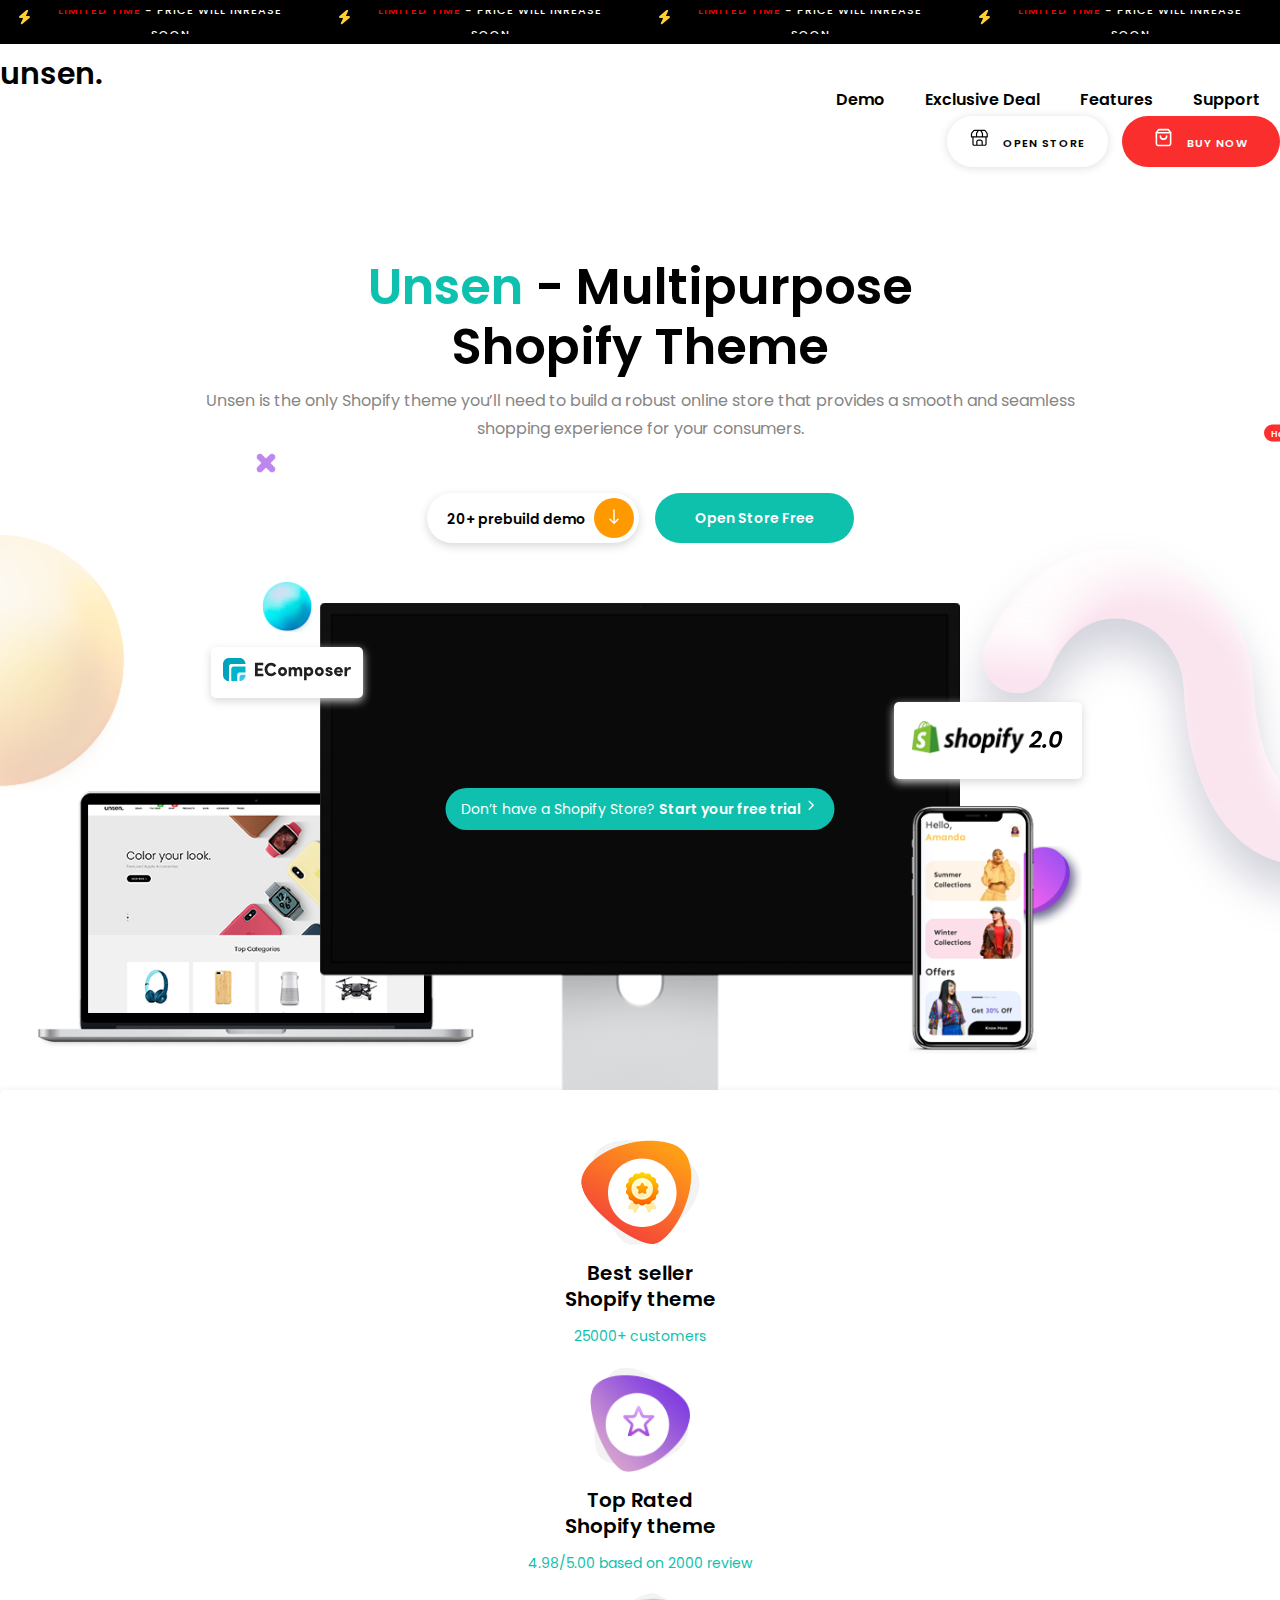
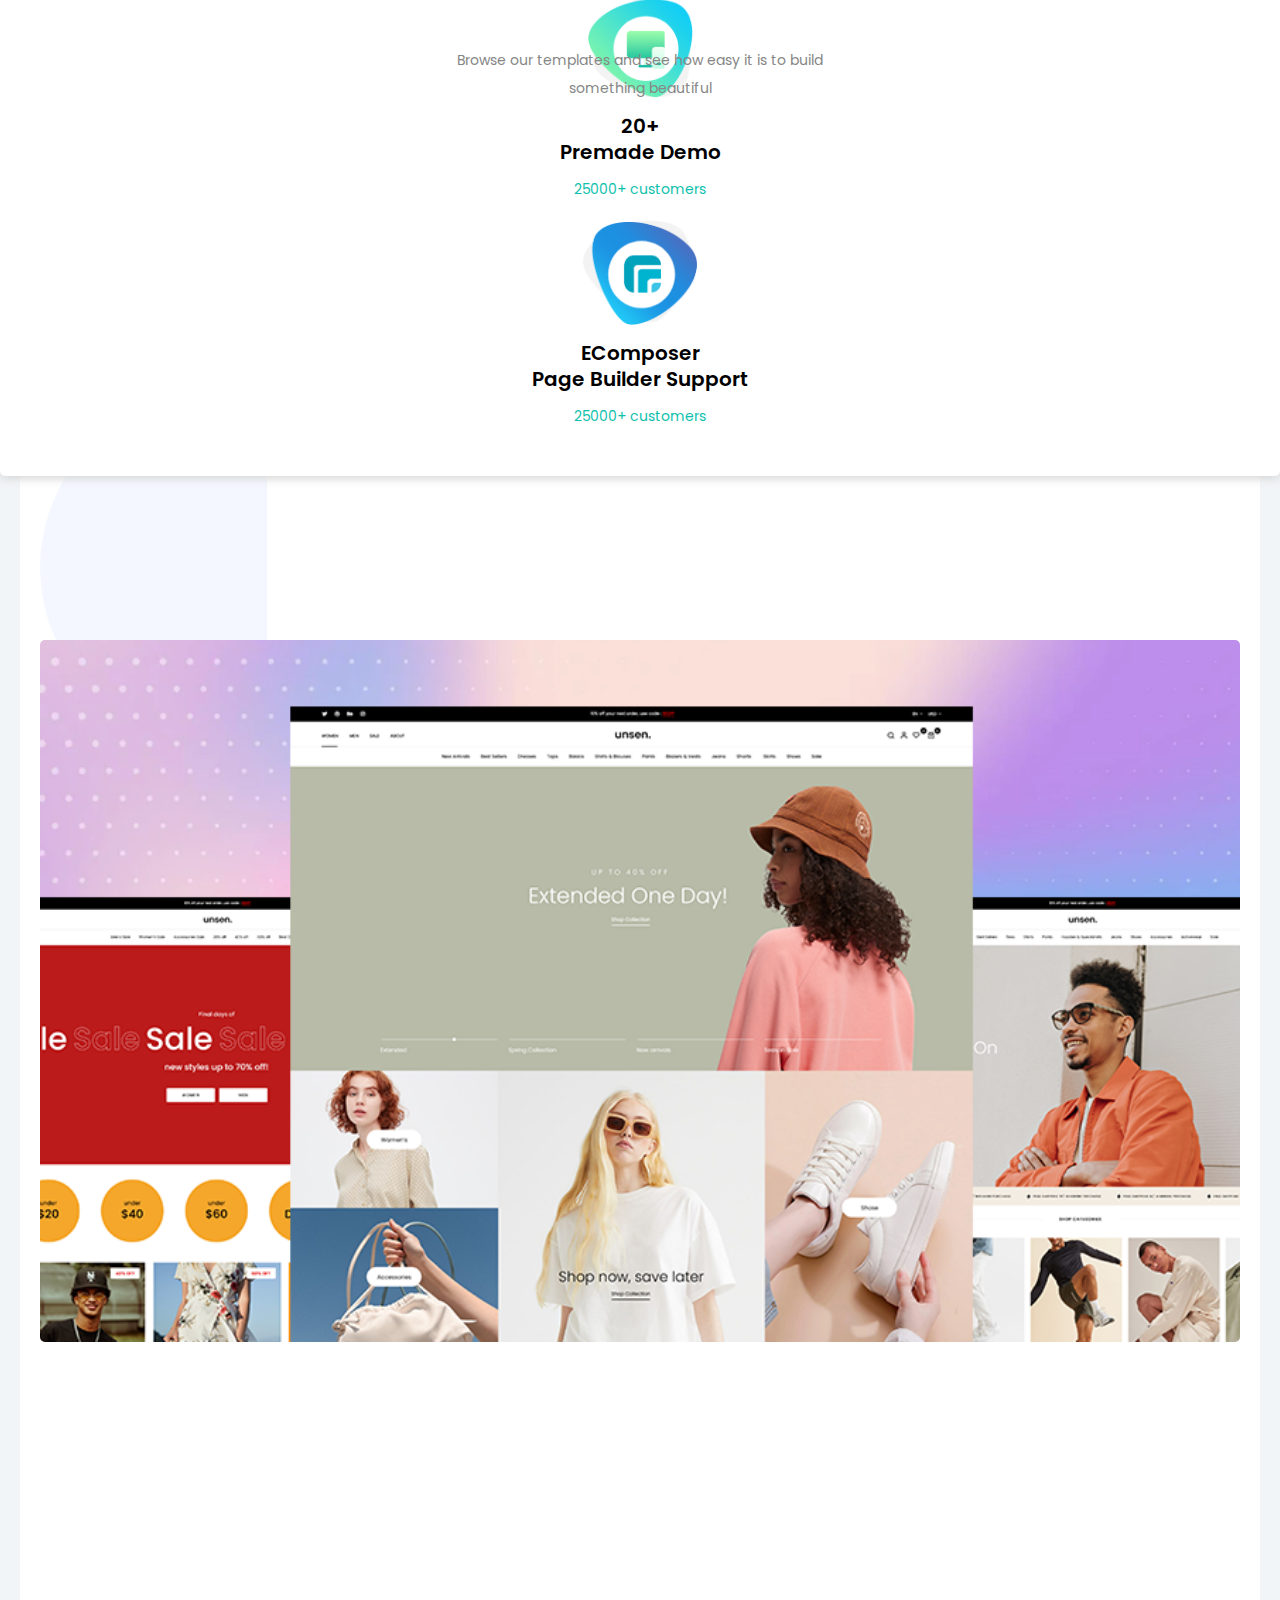
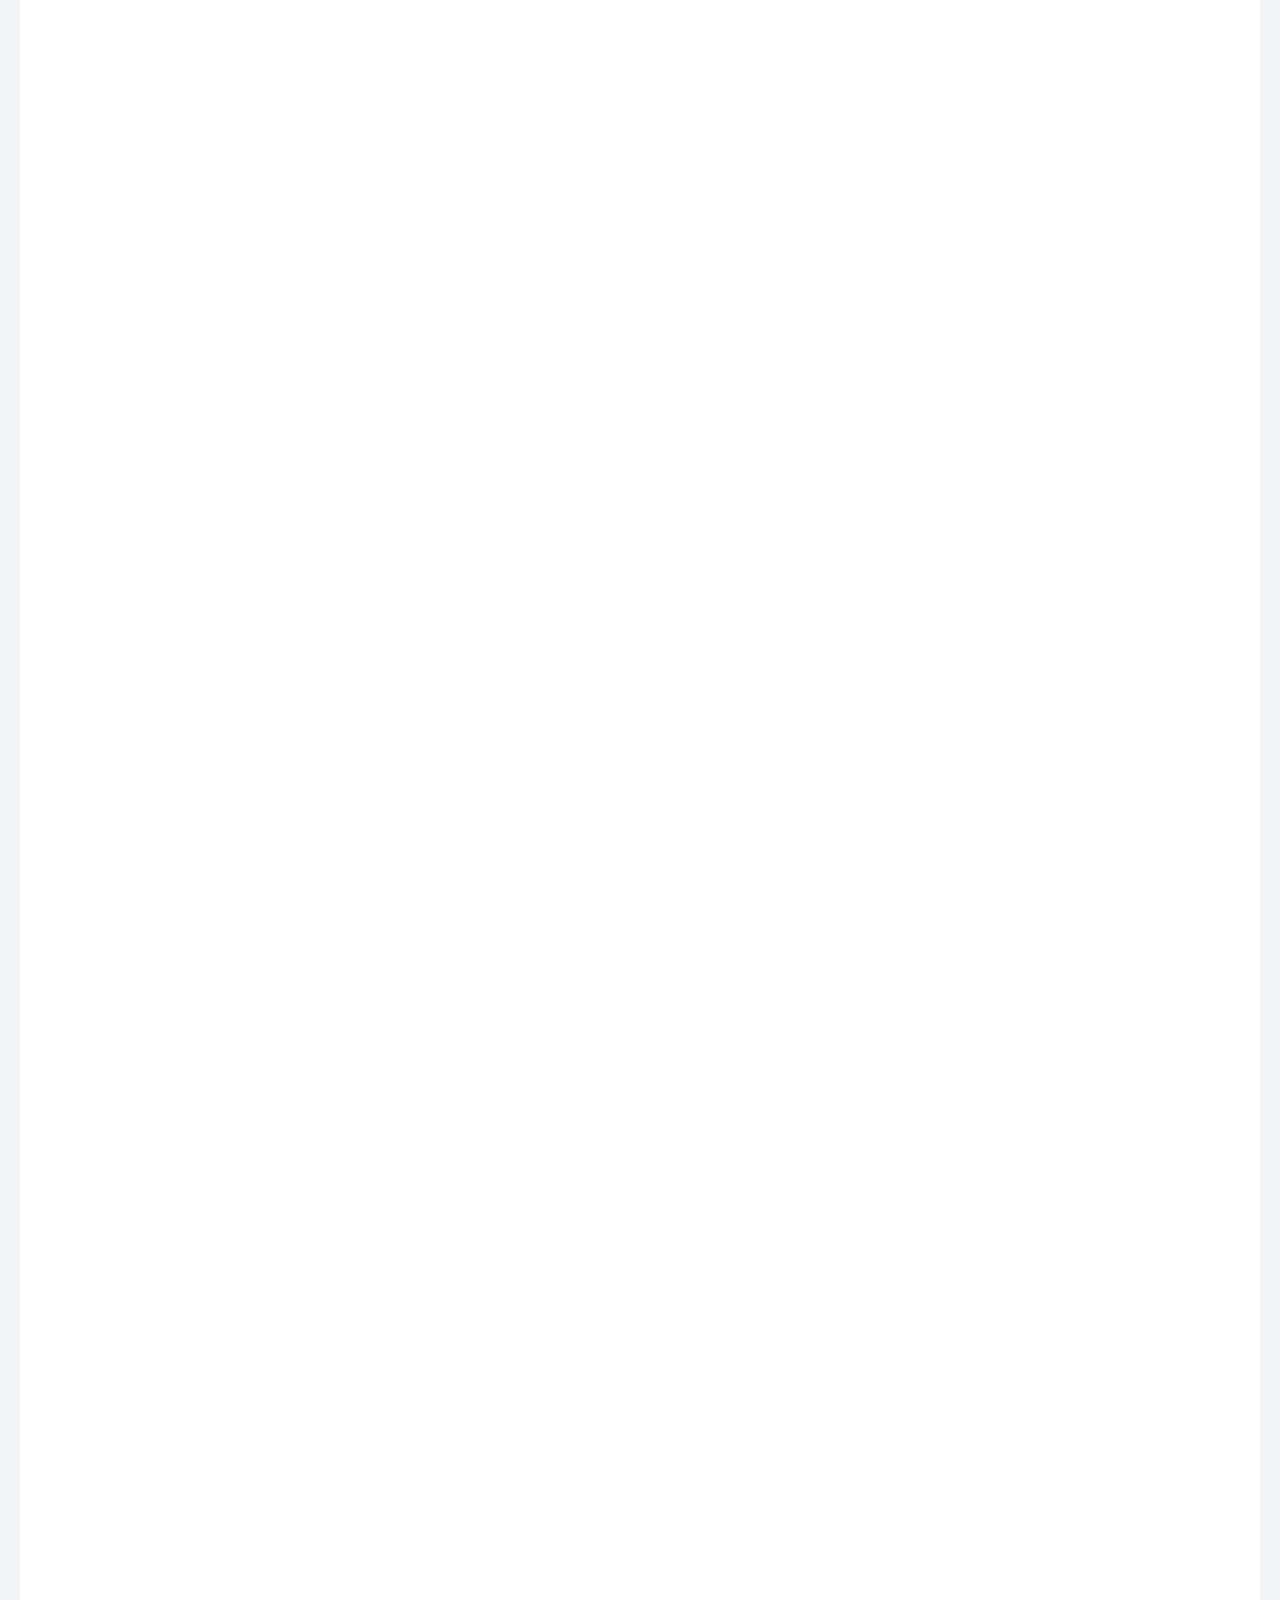
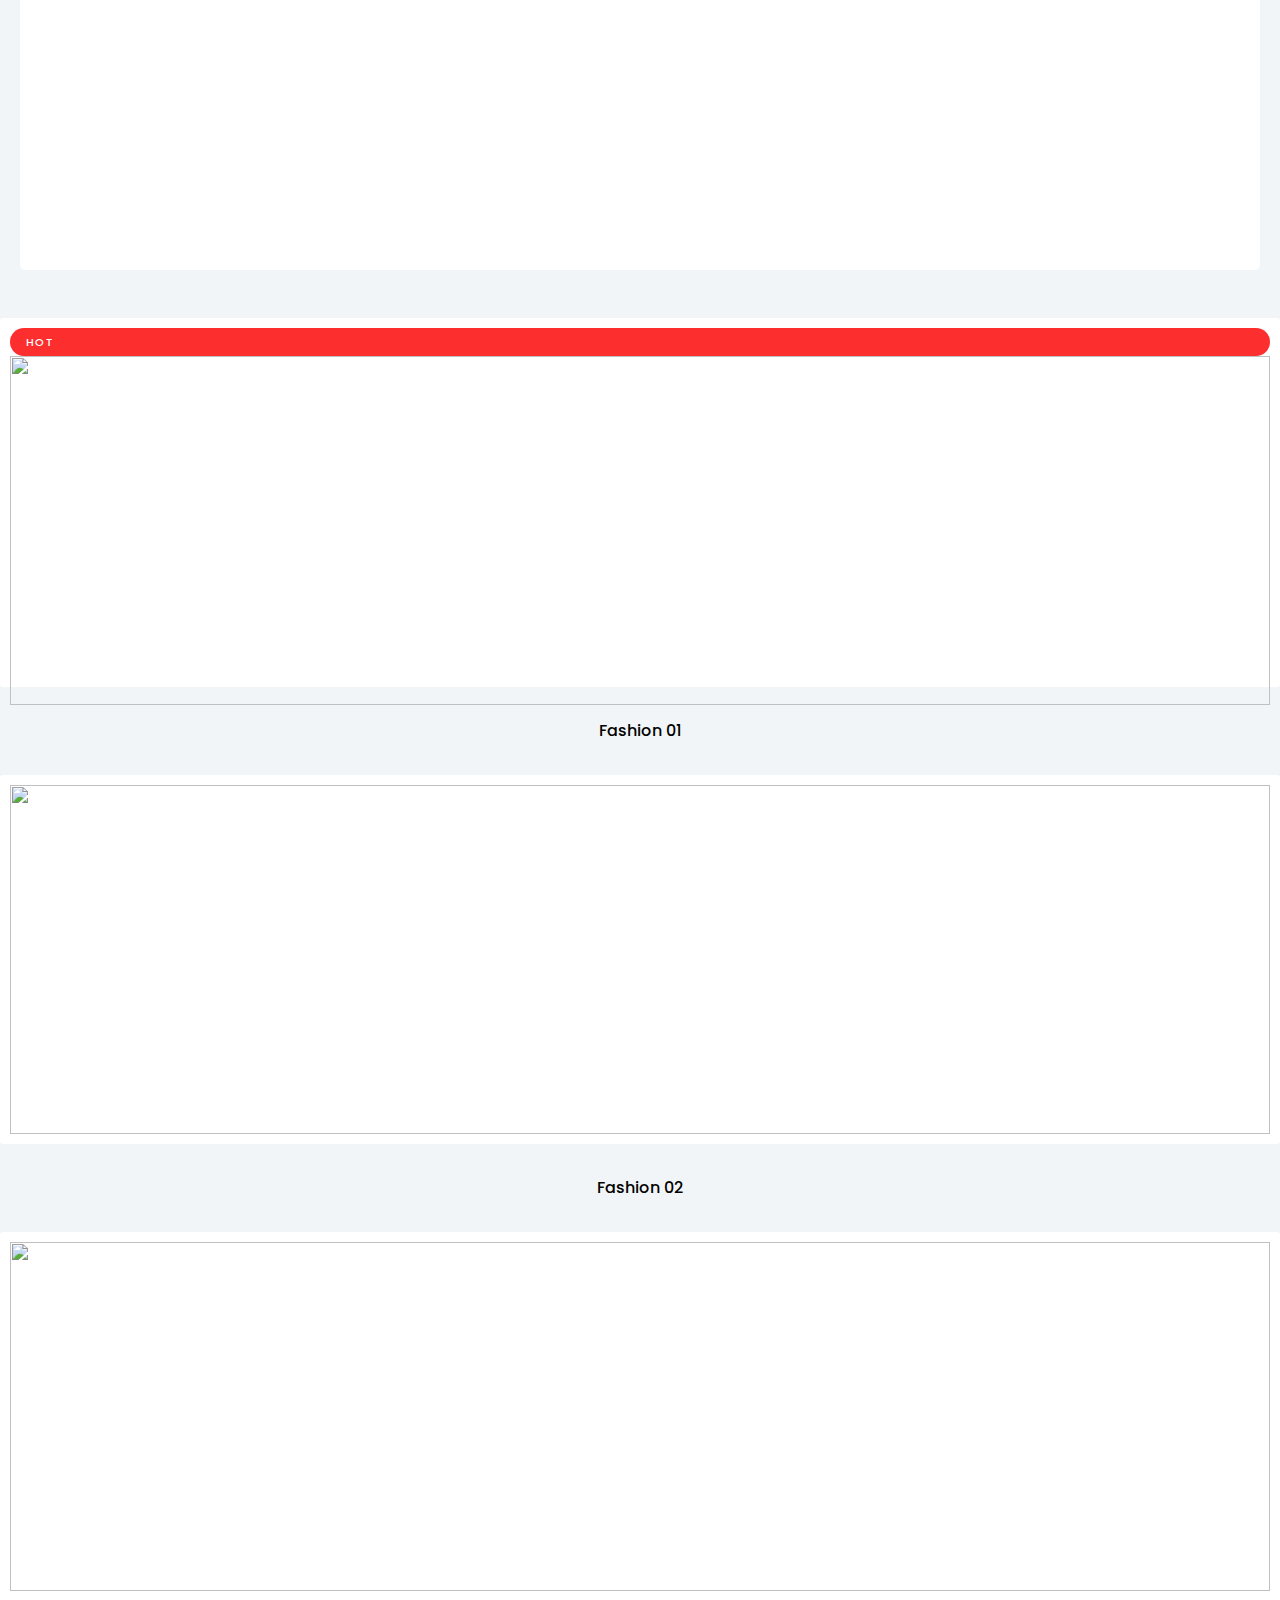
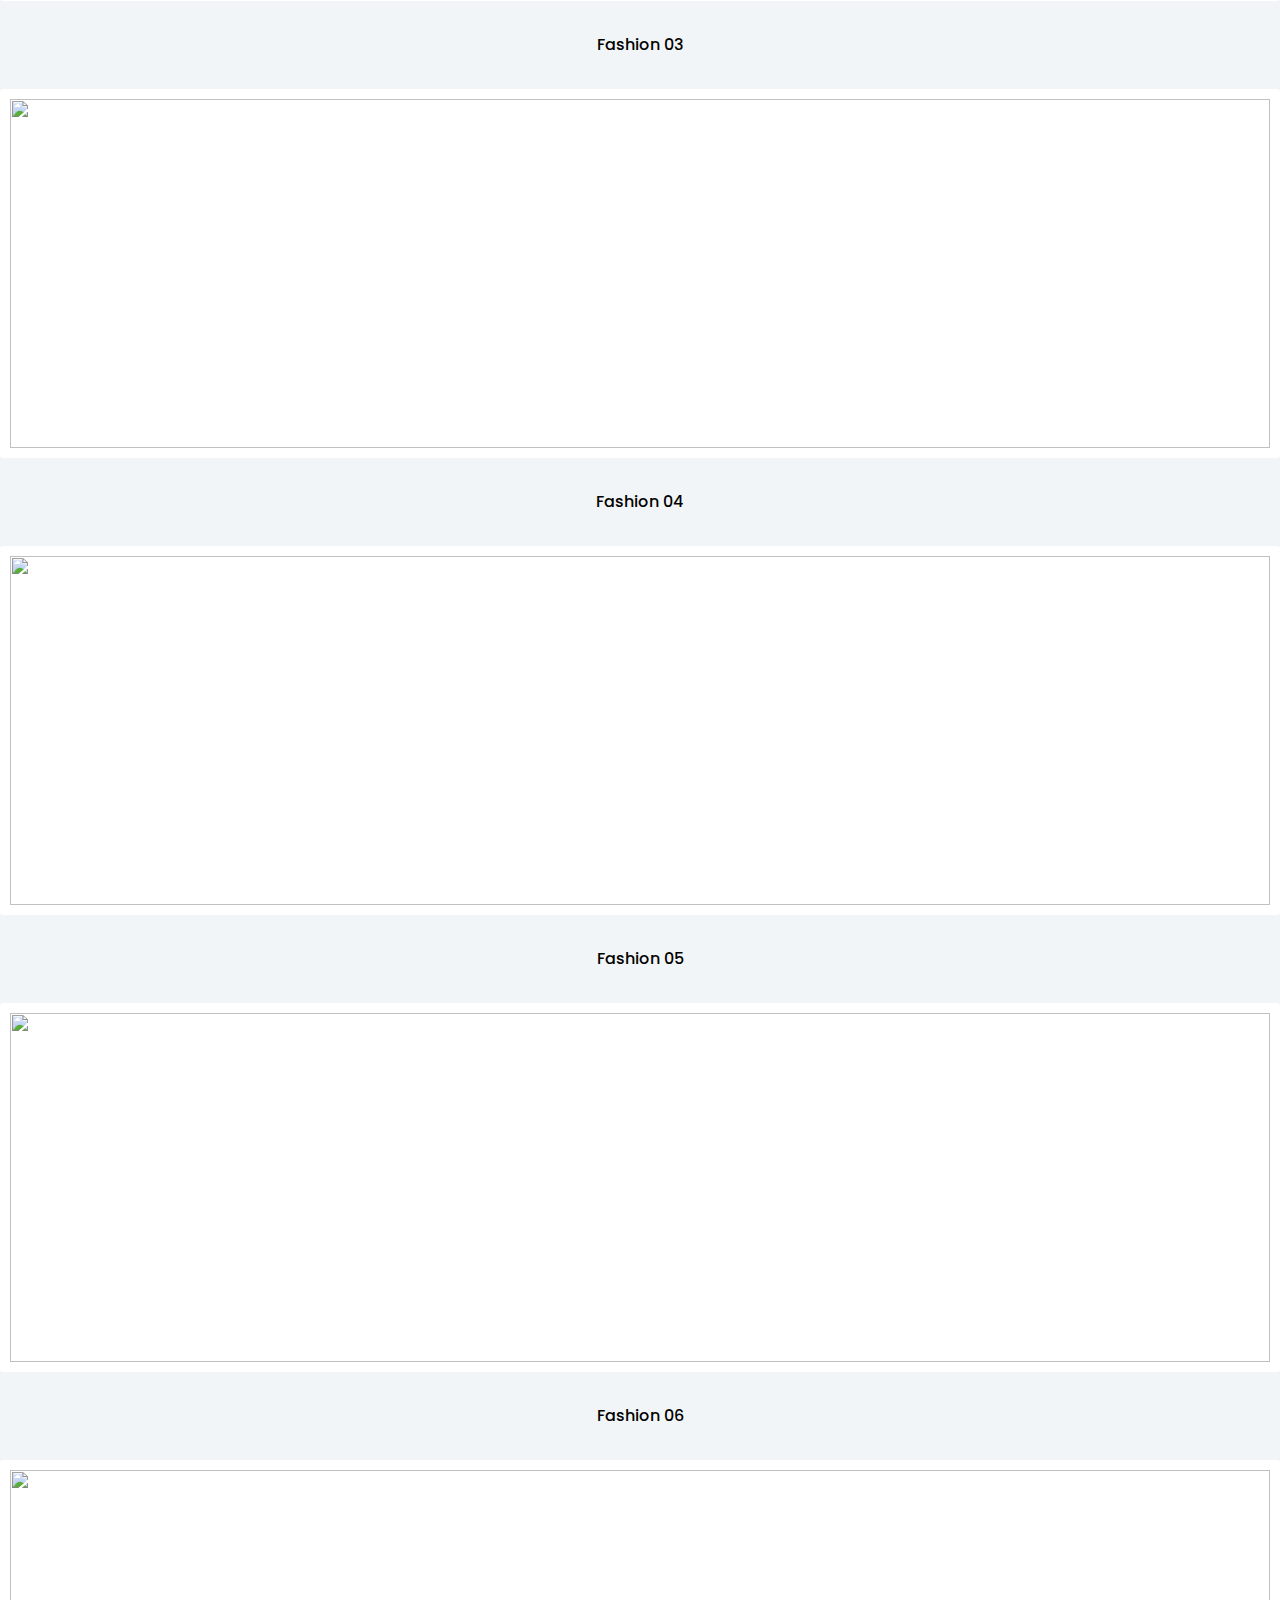
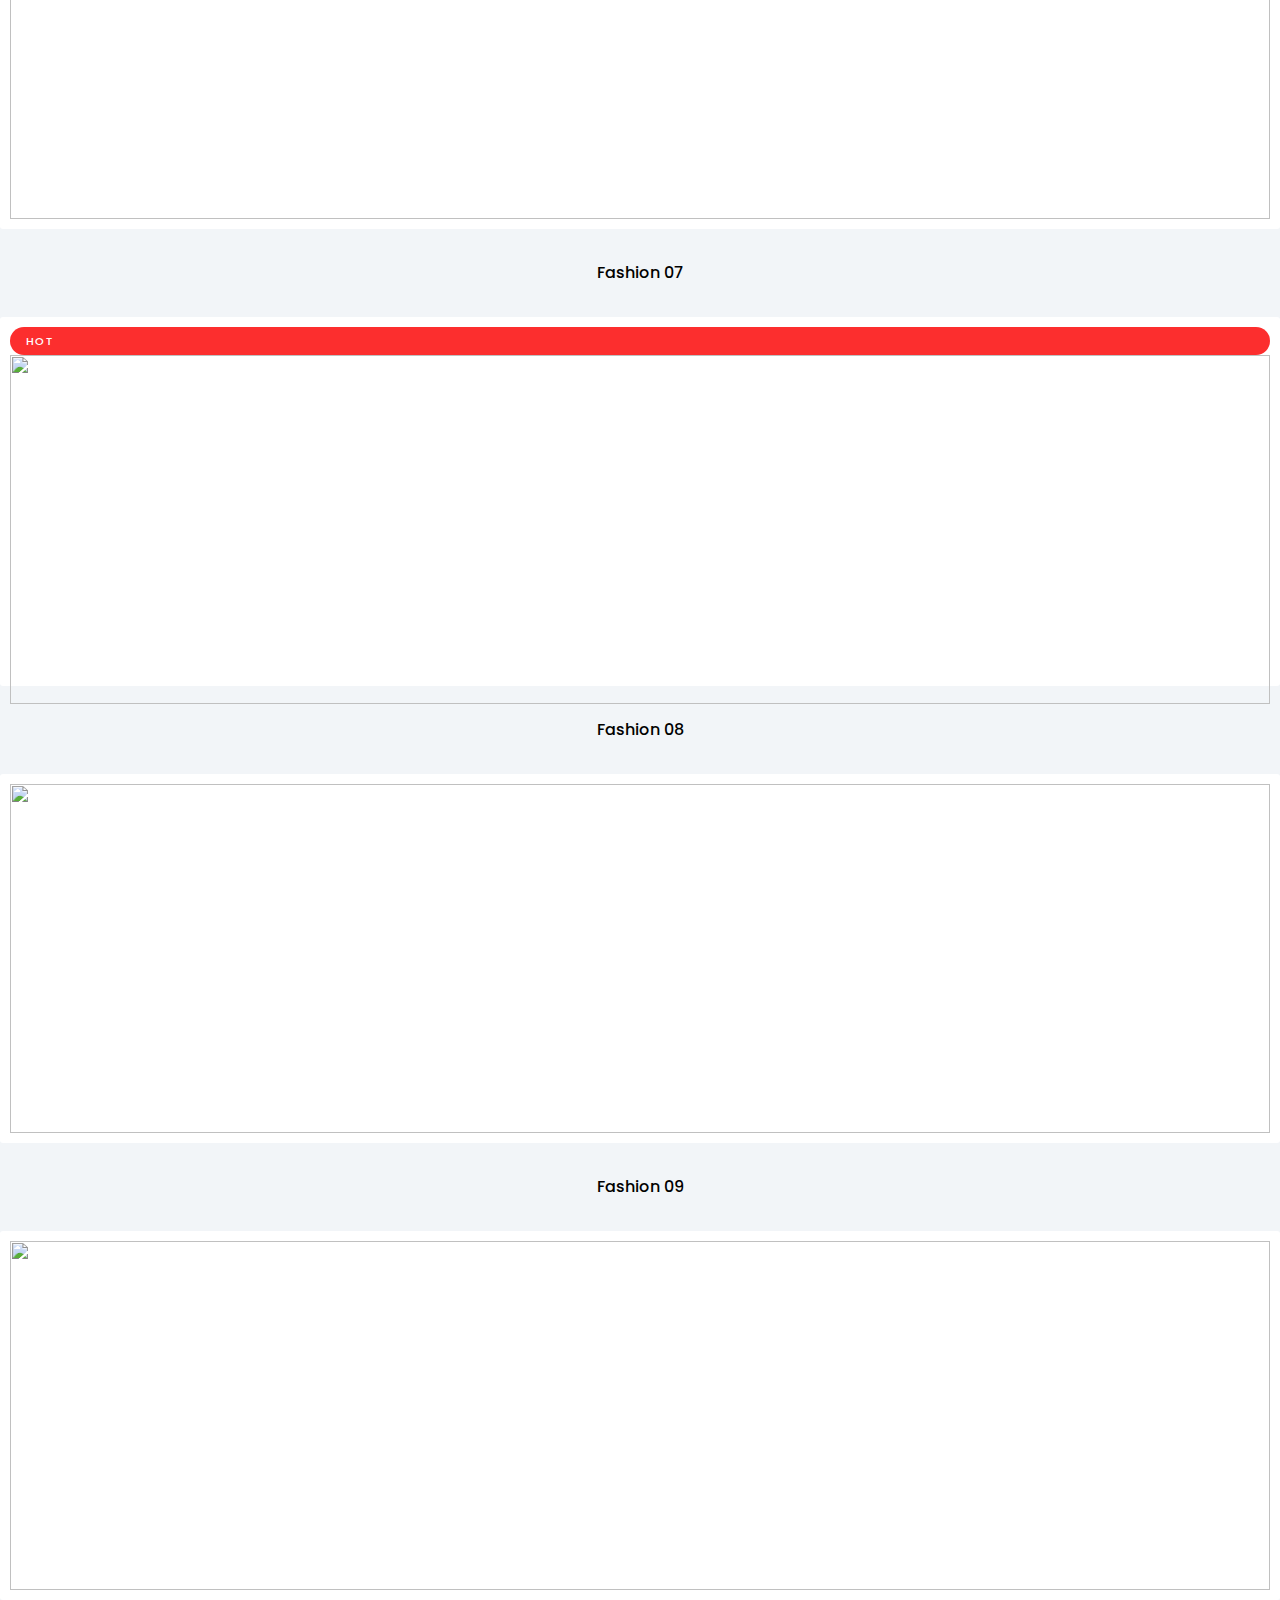
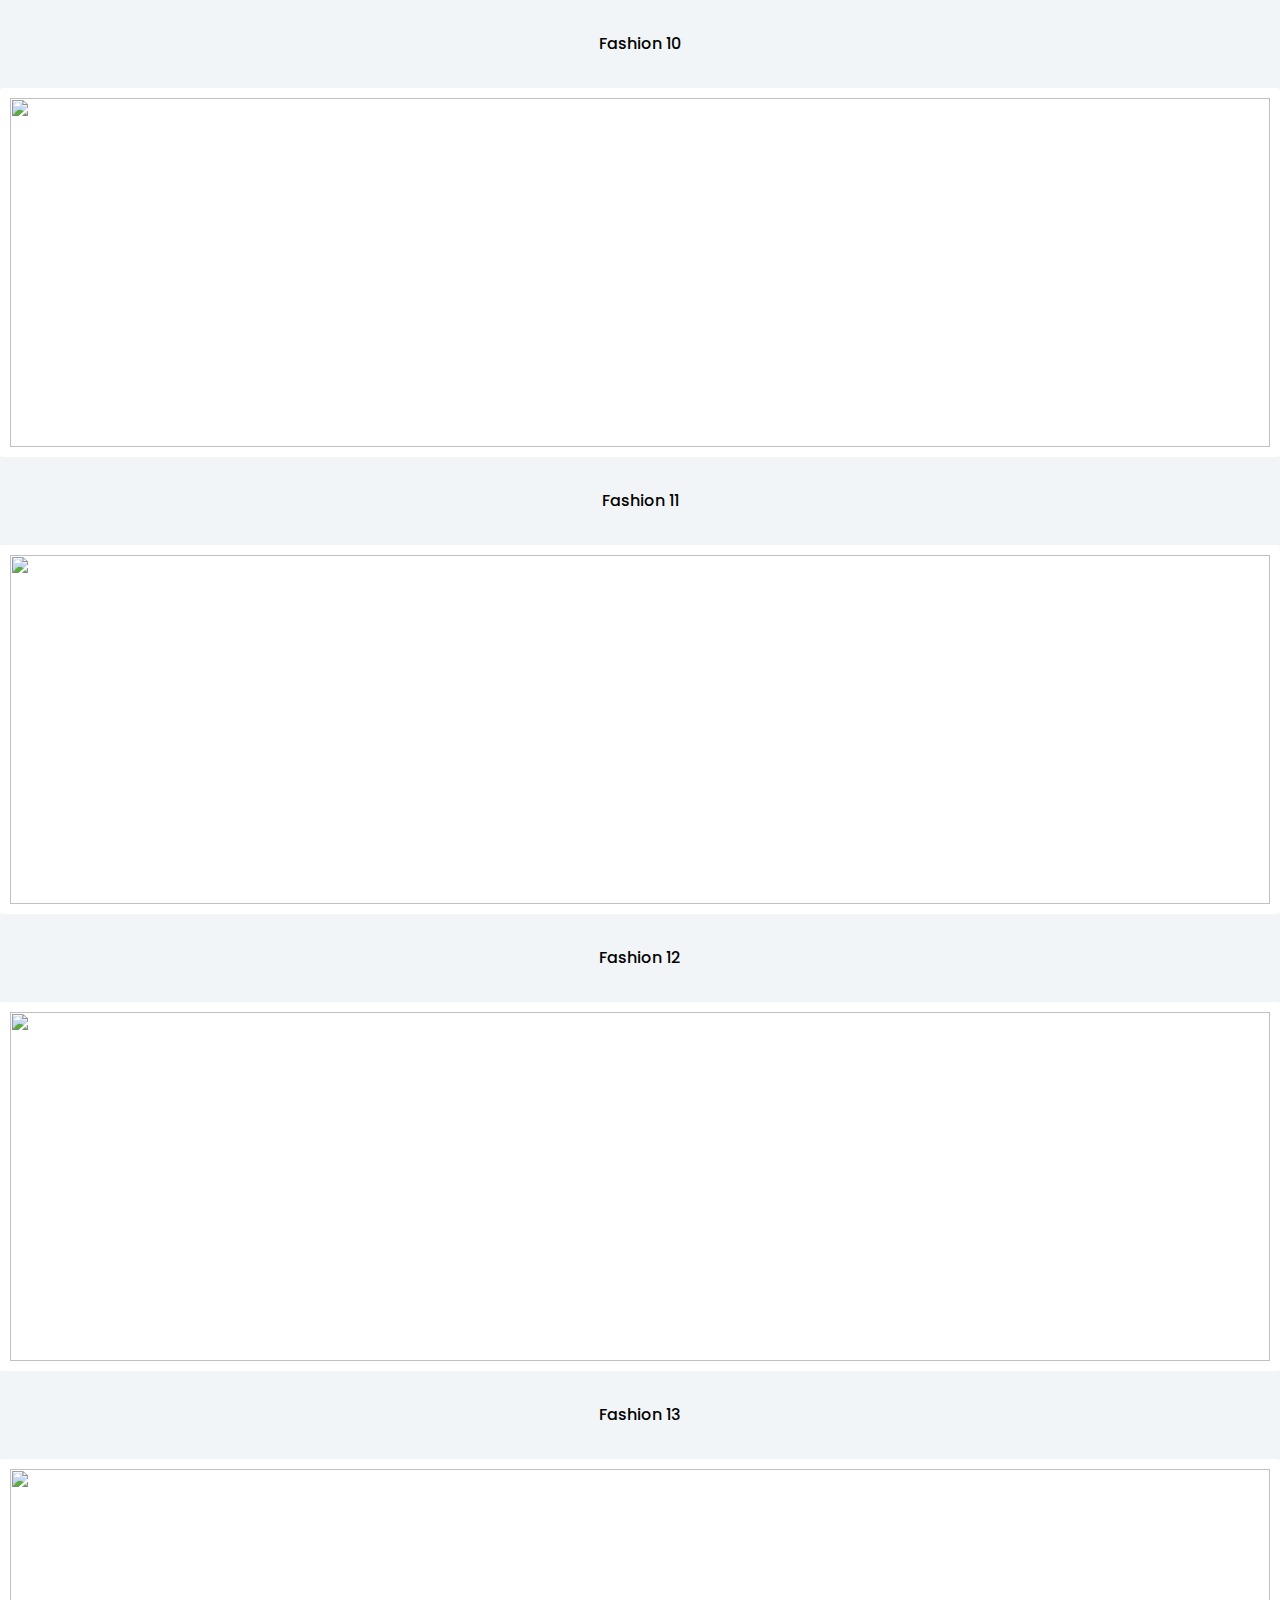
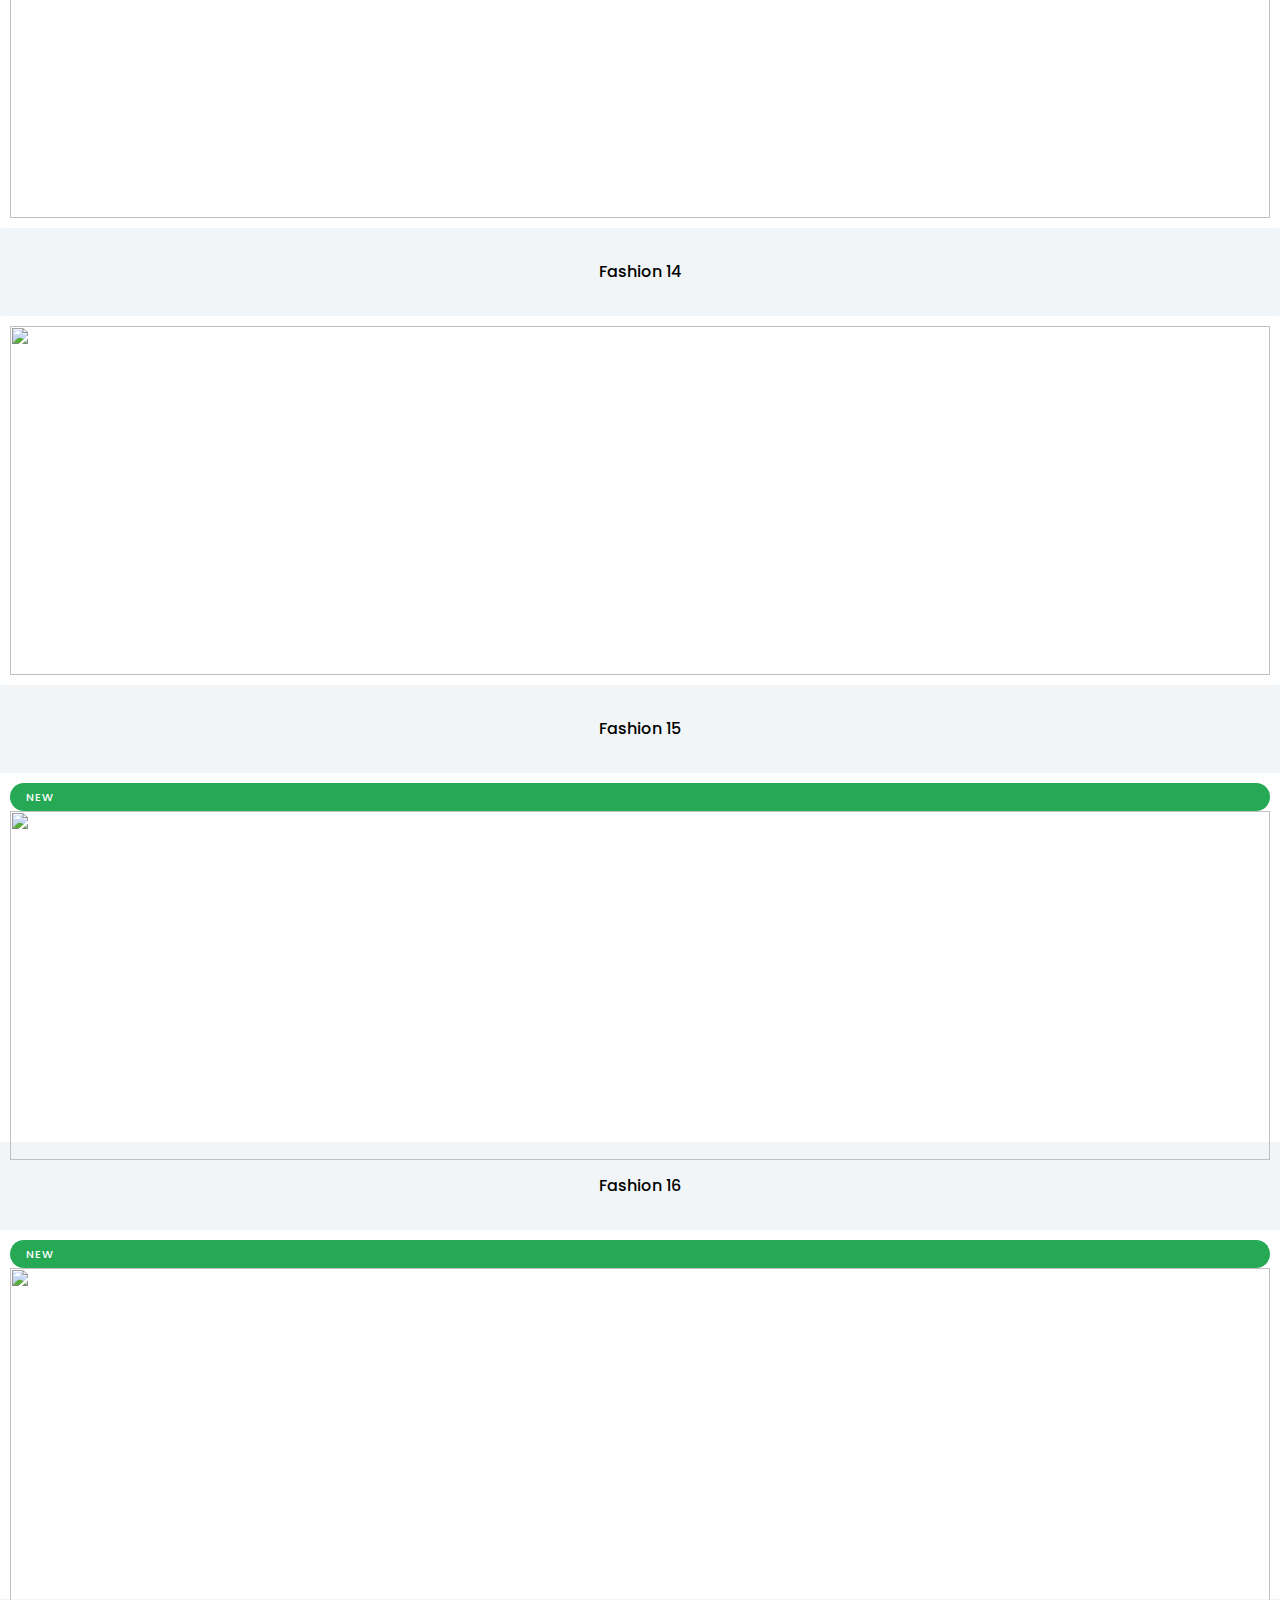
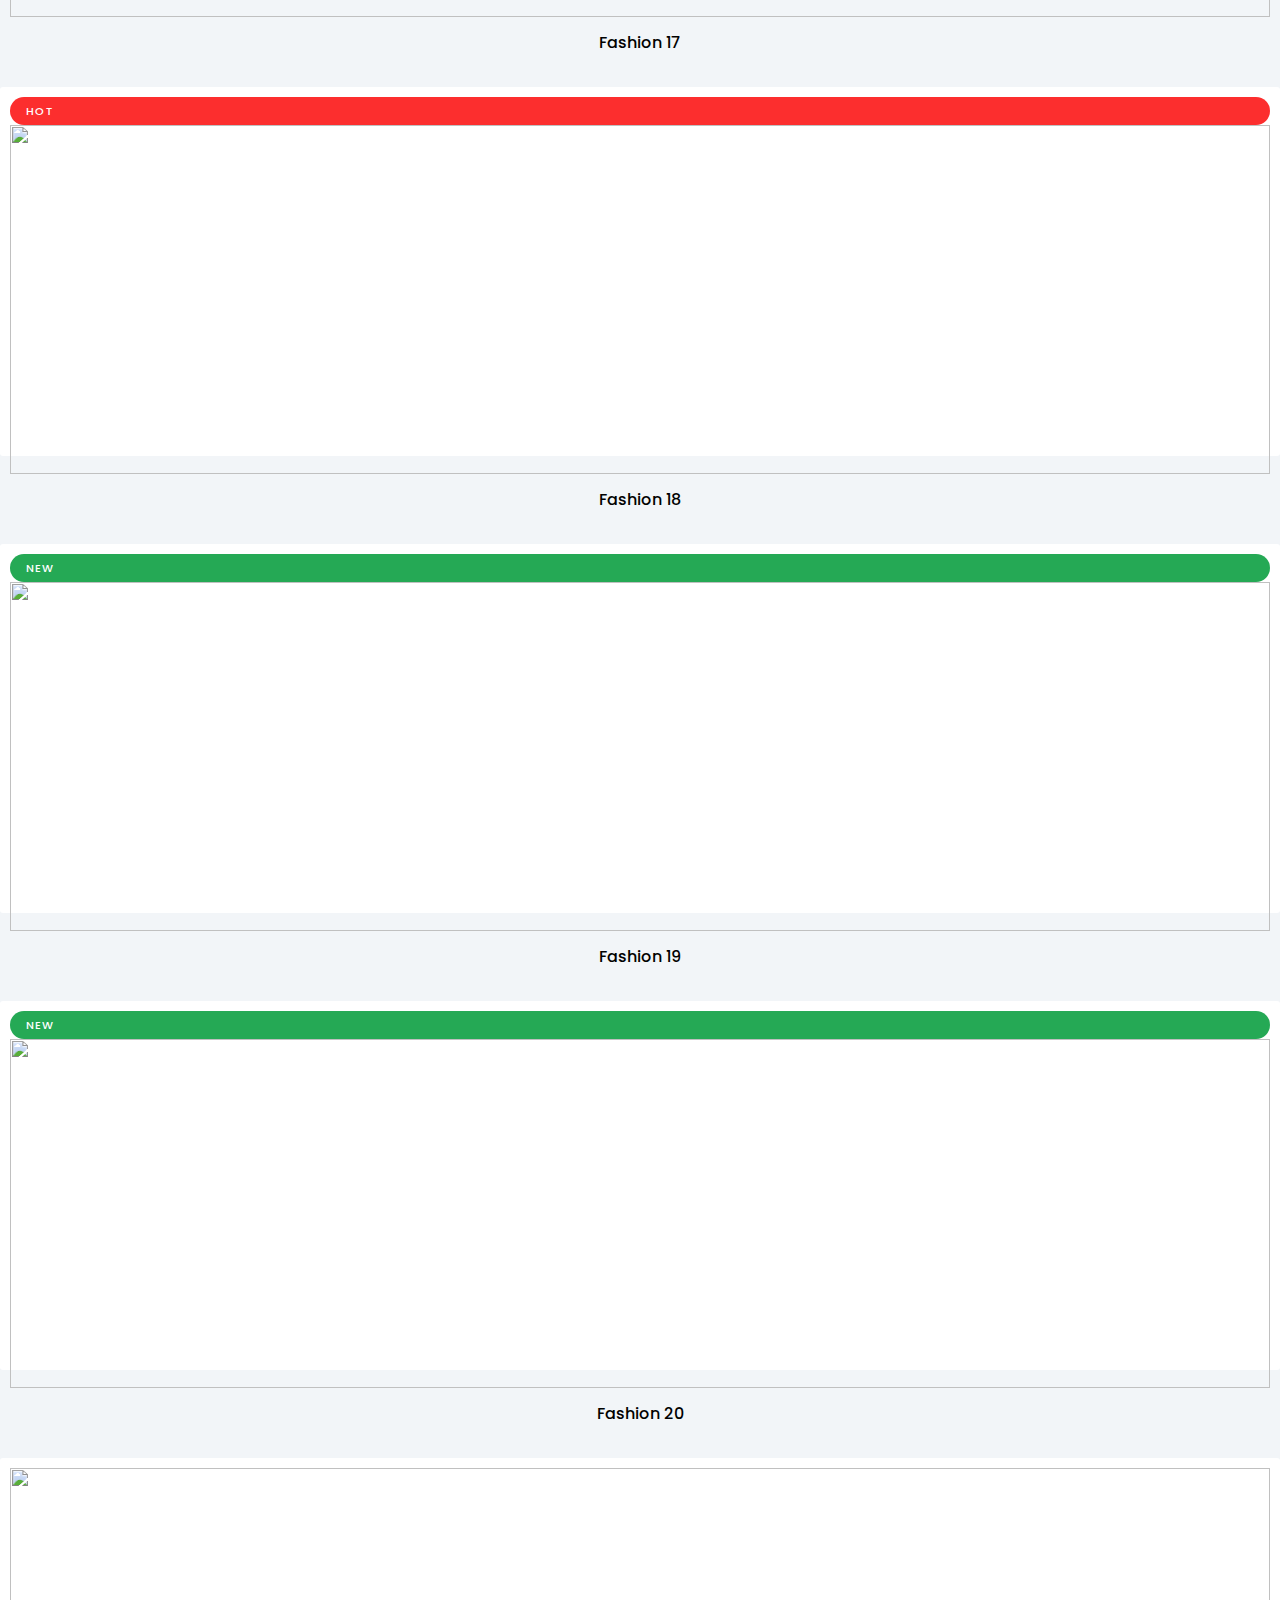
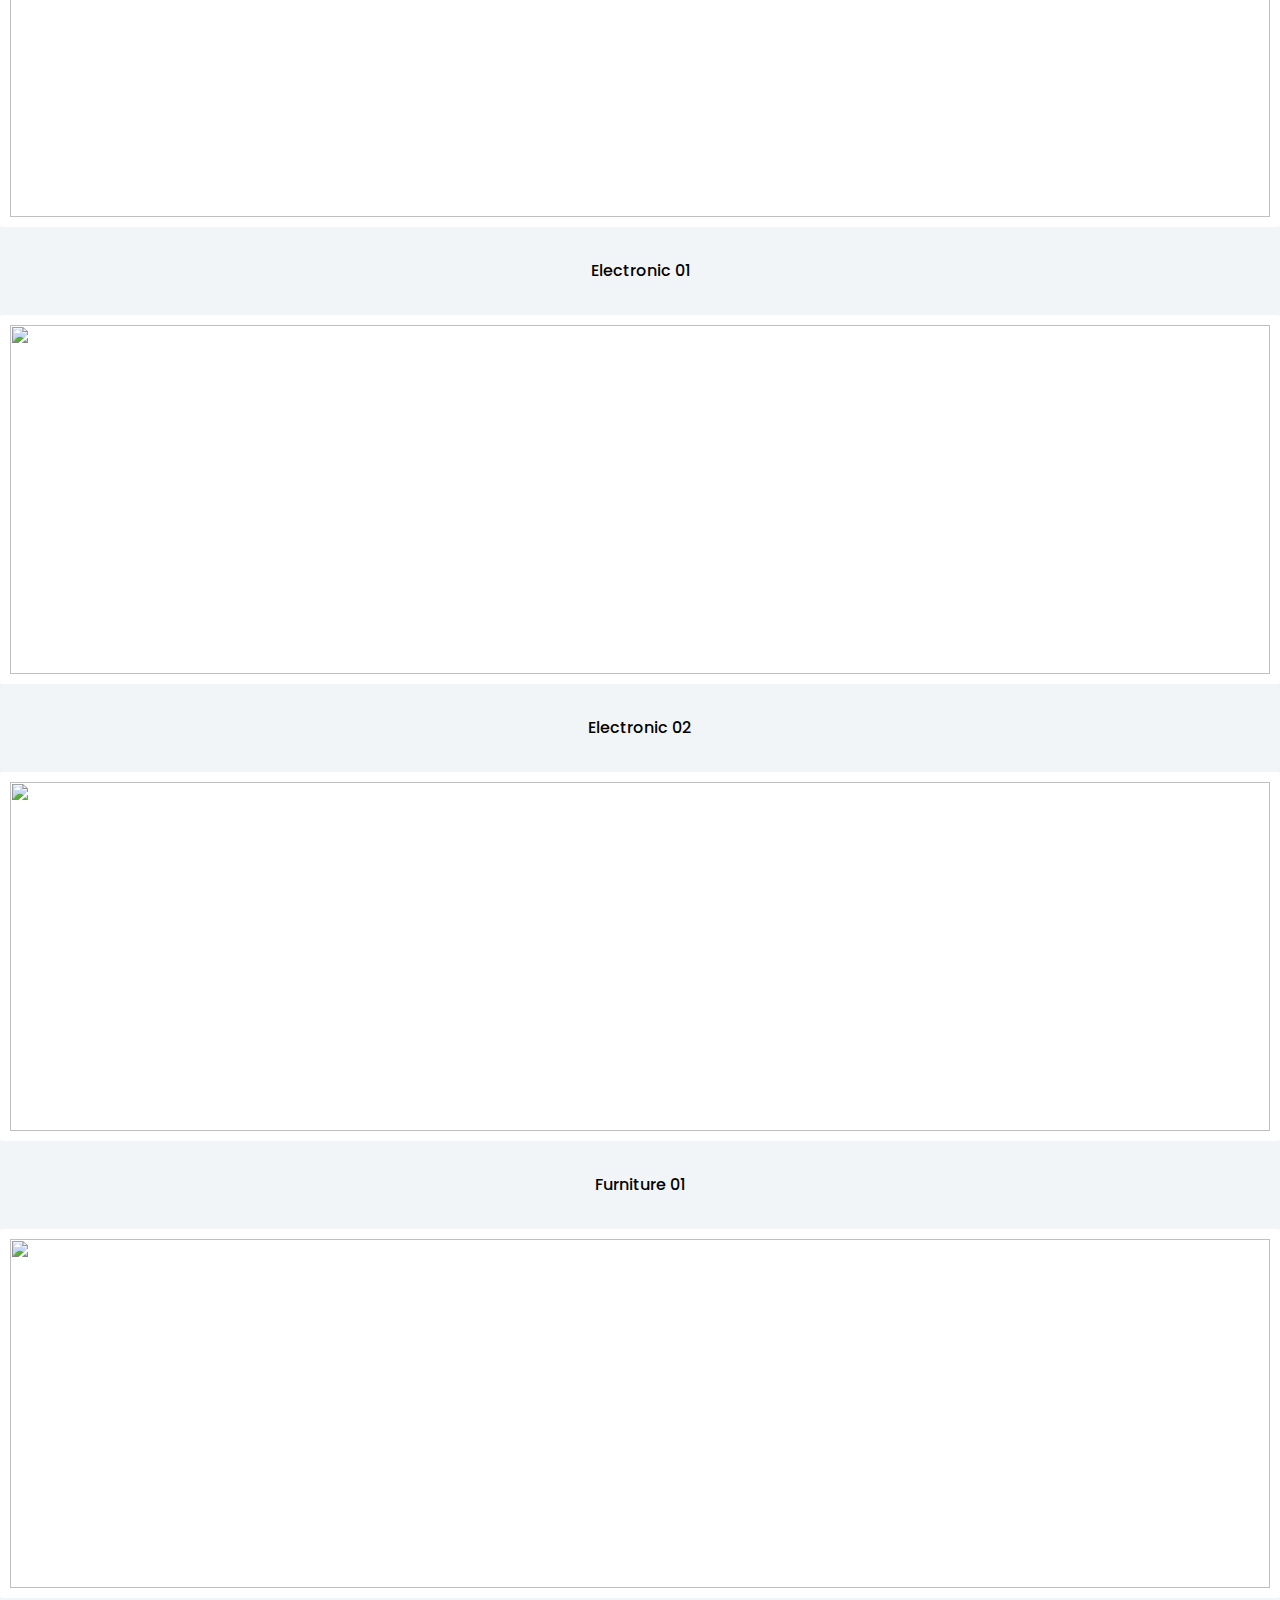
==== commit 994ef07d: "." ====
--- a/index.html
+++ b/index.html
@@ -1031,7 +1031,7 @@
 
                             </div>
                             <p class="t4s_dis_EC">
-                                Install EComposer <span>HERE</span> . Then open chatbox icon in EComposer dashboard and
+                                Install EComposer <a href="#" >HERE</a> . Then open chatbox icon in EComposer dashboard and
                                 leave a message with subject “Unsen+EComposer” to upgrade for FREE.
                             </p>
                             <div class="t4s_new_letter">
--- a/style.css
+++ b/style.css
@@ -54,7 +54,7 @@
 .t4s_btn_trial{
     background: #0ec0ad;
     position: fixed;
-    bottom: 30px;
+    bottom: 70px;
     left: 50%;
     z-index: 999;
     transform: translateX(-50%);
@@ -195,7 +195,7 @@
     display: flex;
     align-items: center;
     justify-content: space-between;
-    transform: 0.2s;
+    transition: 0.2s;
 }
 .logo .logo_svg{
     height: fit-content;
@@ -520,7 +520,7 @@
 }
 .t4s_banner_img .t4s_position_4{
     display: none;
-    max-width: 460px;
+    max-width: 350px;
     width:100%;
     height: fit-content;
     top: 10%;
@@ -995,7 +995,9 @@
     font-weight: 400;
     margin-bottom: unset;
 }
-.t4s_dis_EC > span{
+.t4s_dis_EC > a{
+    text-decoration: none;
+    border-bottom: 1px solid #ff0000;
     color: #ff0000;
     text-transform: uppercase;
     font-weight: 600;
@@ -2322,9 +2324,12 @@
     .t4s_btn_purcher a{
         padding: 11px 56px;
     }
-
 }
 @media screen and (min-width: 768px){
+    .t4s_banner_img .t4s_position_4{
+        display: block;
+        max-width: 350px;
+    }
     .t4s_img_position_EC{
         width: 34%;
         left: -22%;
@@ -2717,6 +2722,9 @@
     }
 }
 @media screen and (min-width: 1600px){
+    .t4s_banner_img .t4s_position_4{
+        max-width: 450px;
+    }
     .t4s_text_img_content5 .t4s_text_prebuilt_demo::before{
         font-size: 185px;
     }
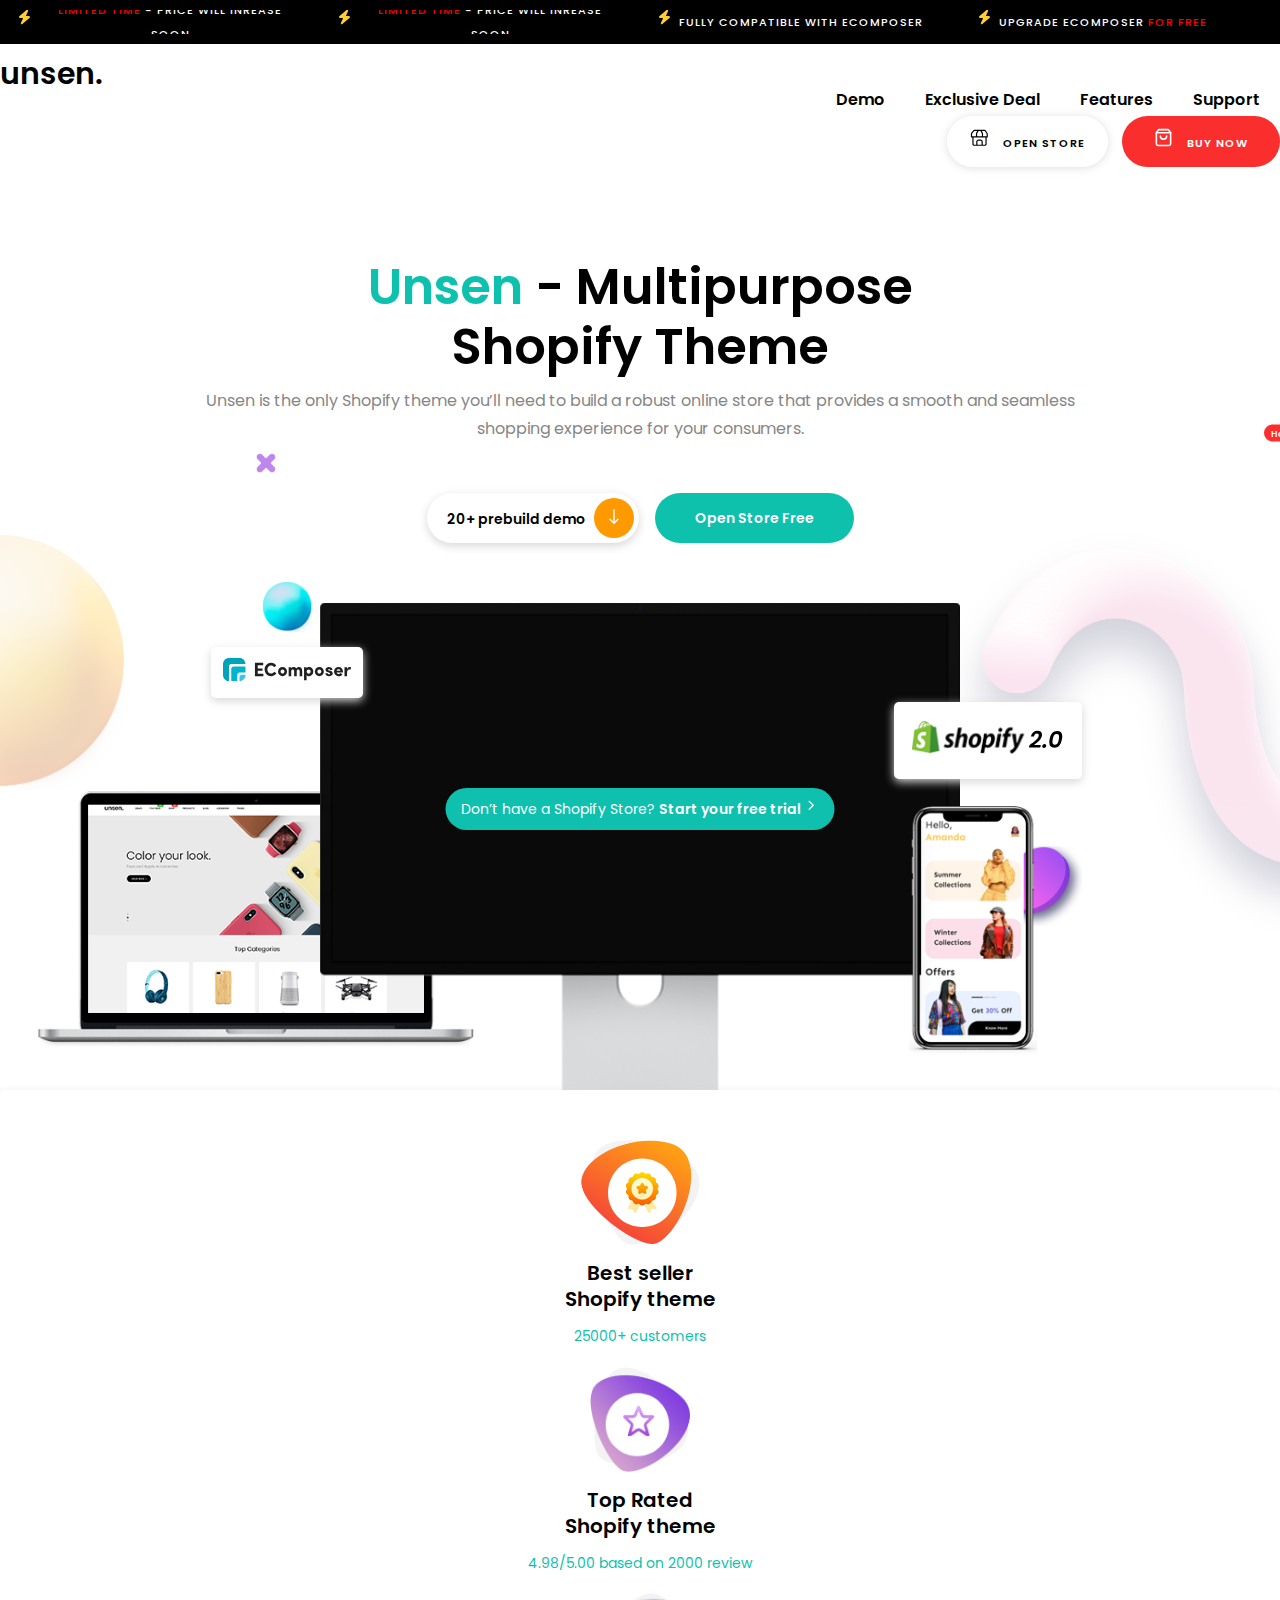
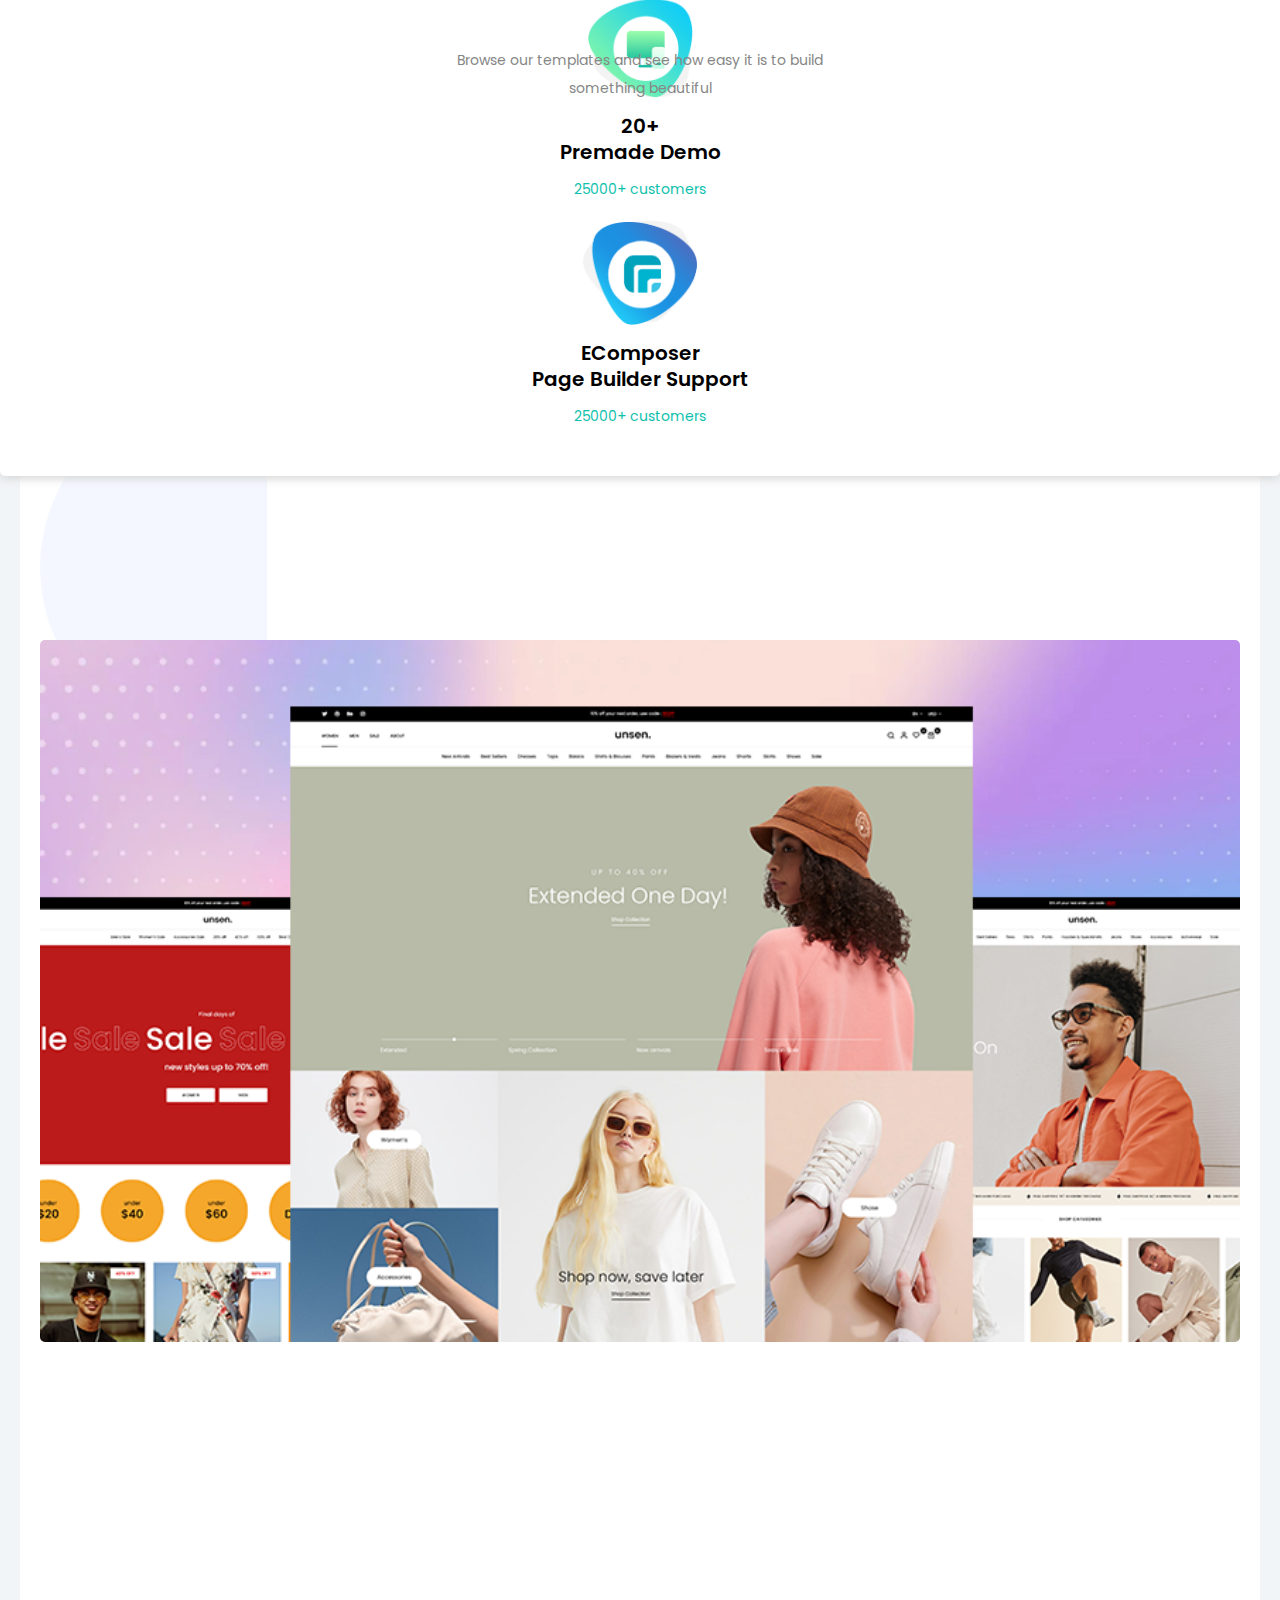
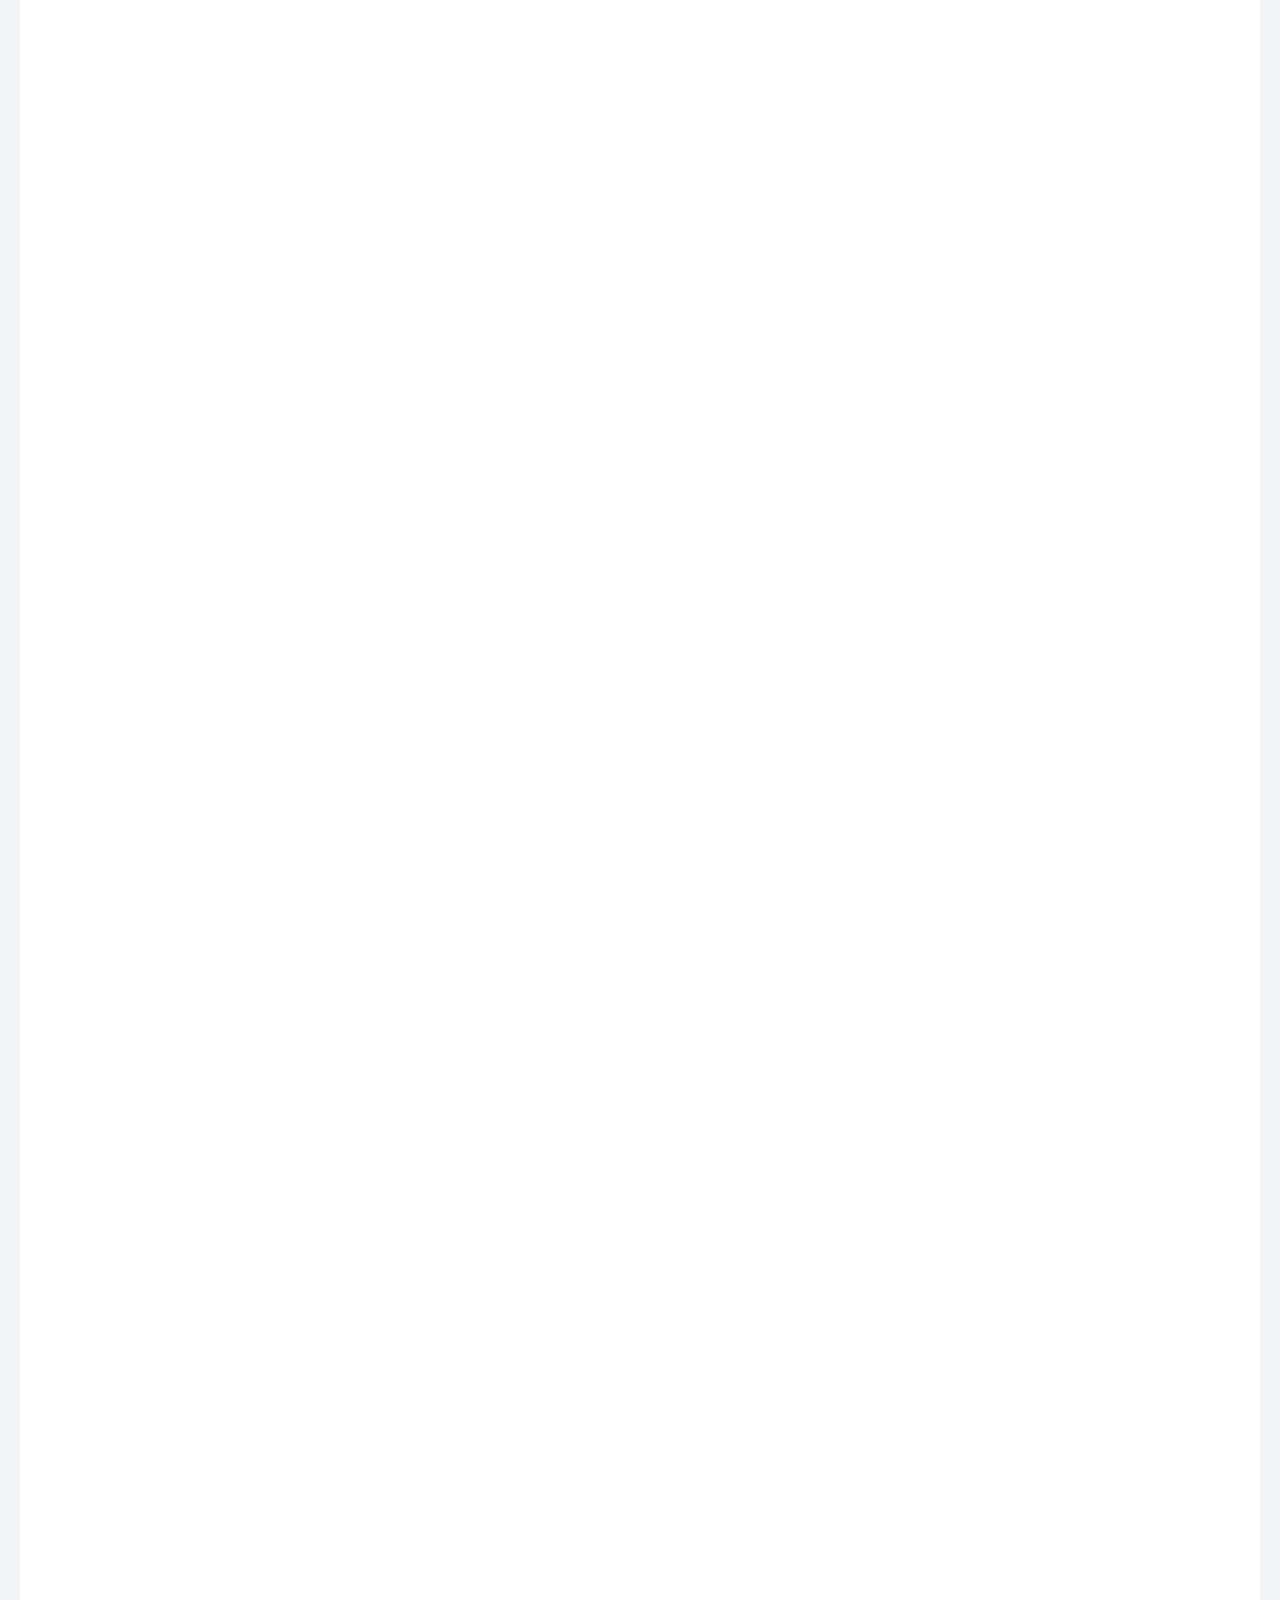
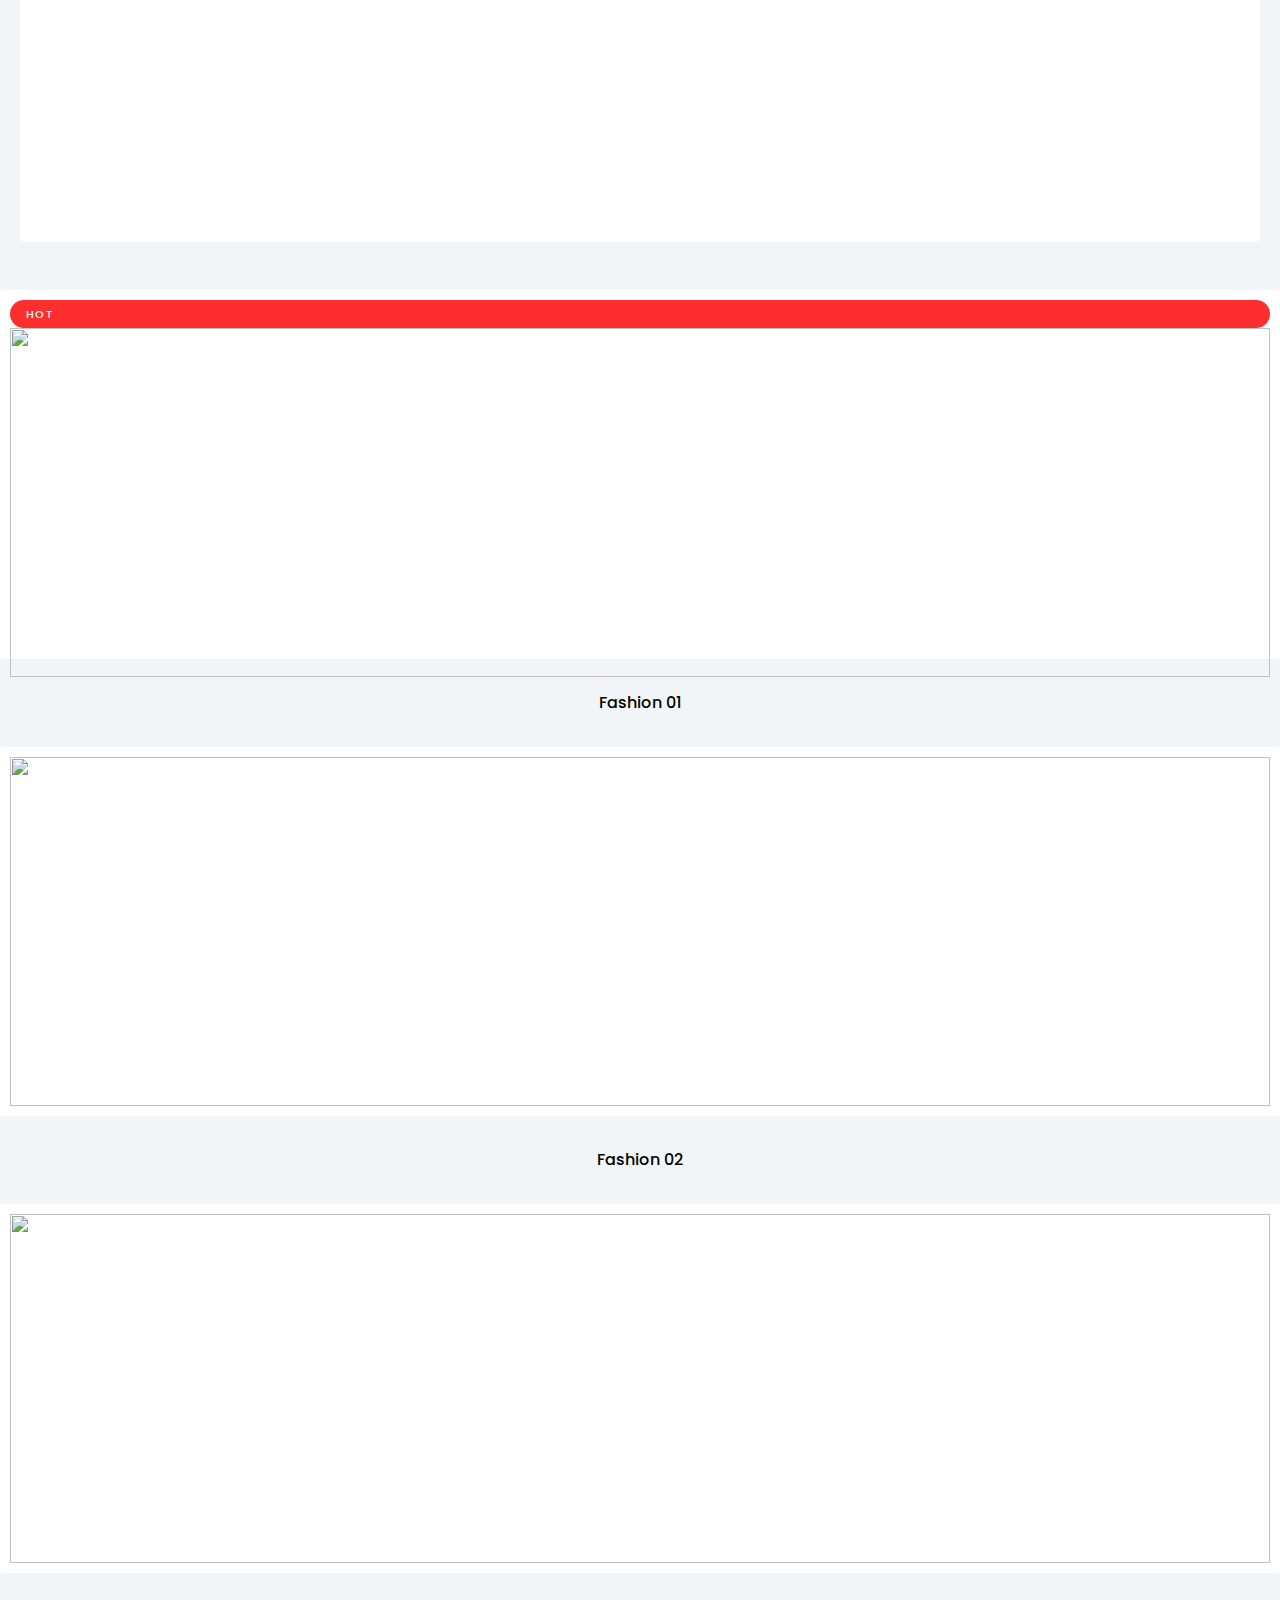
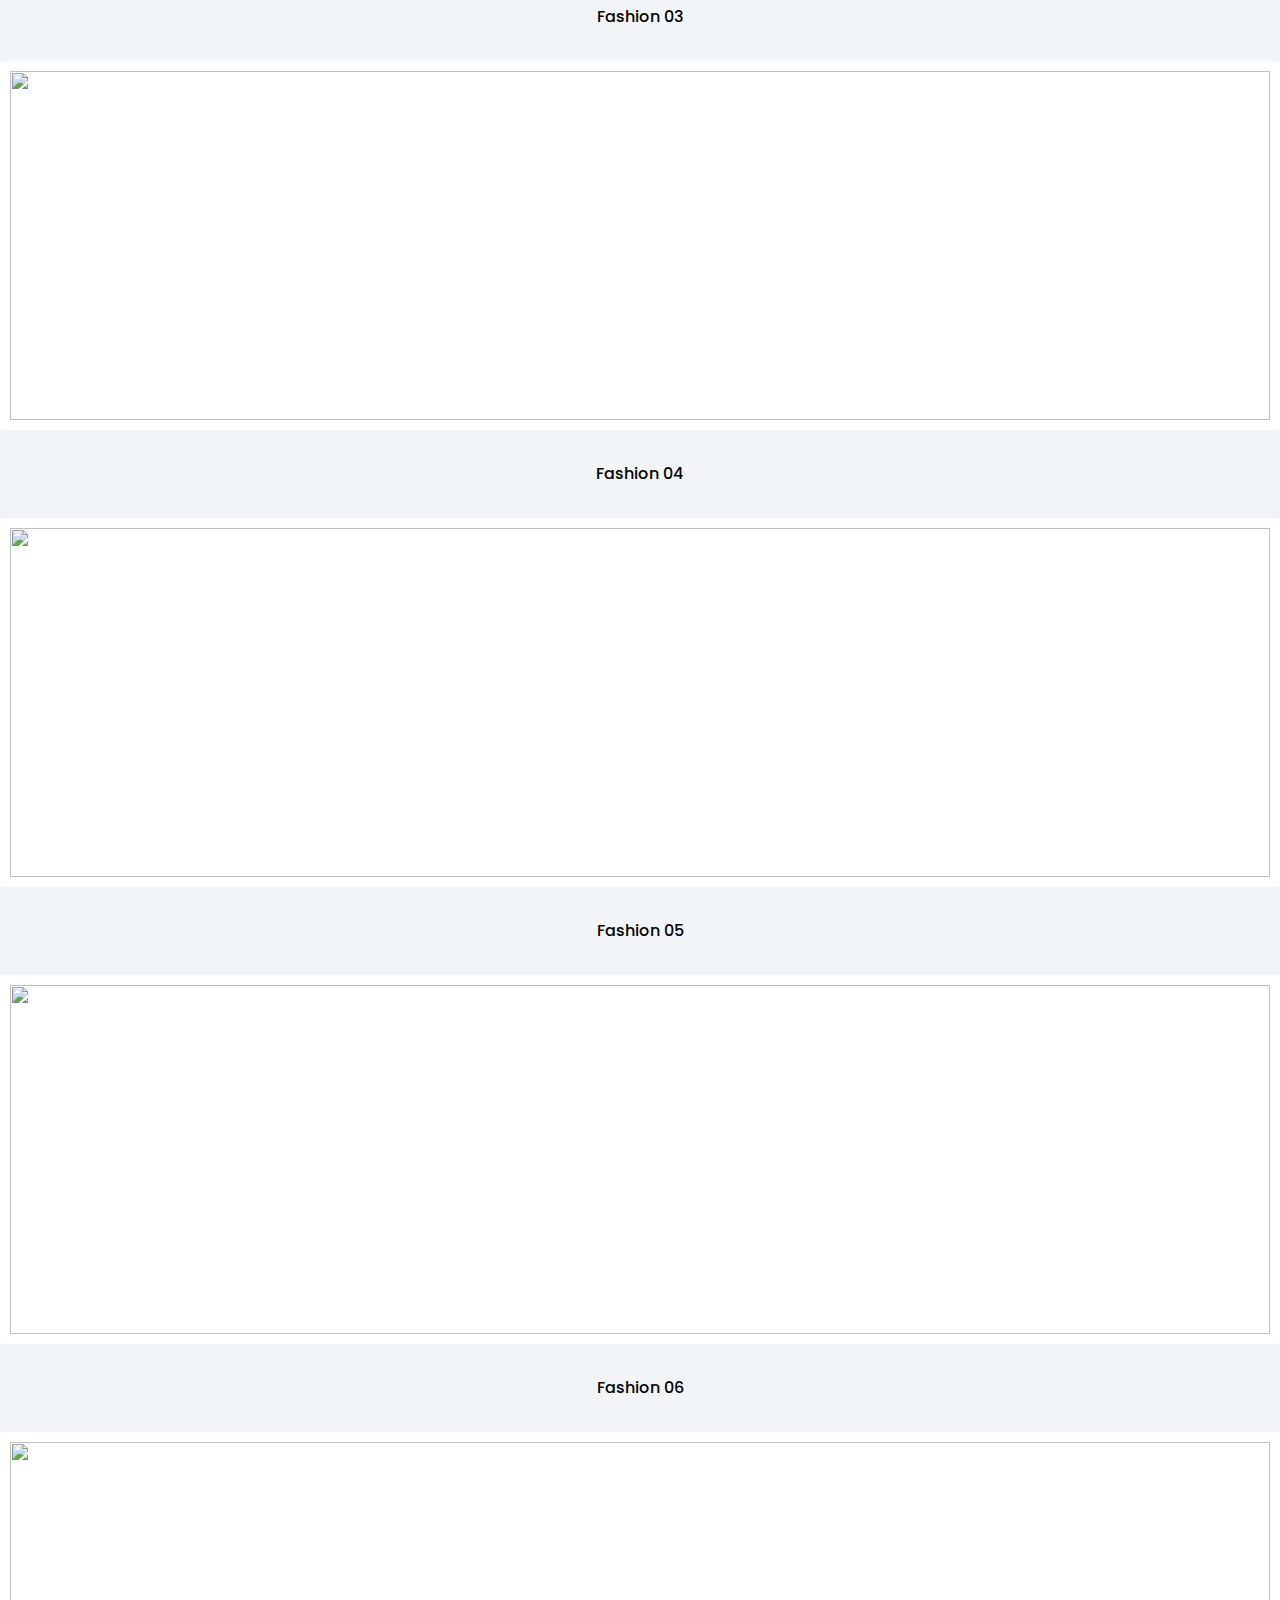
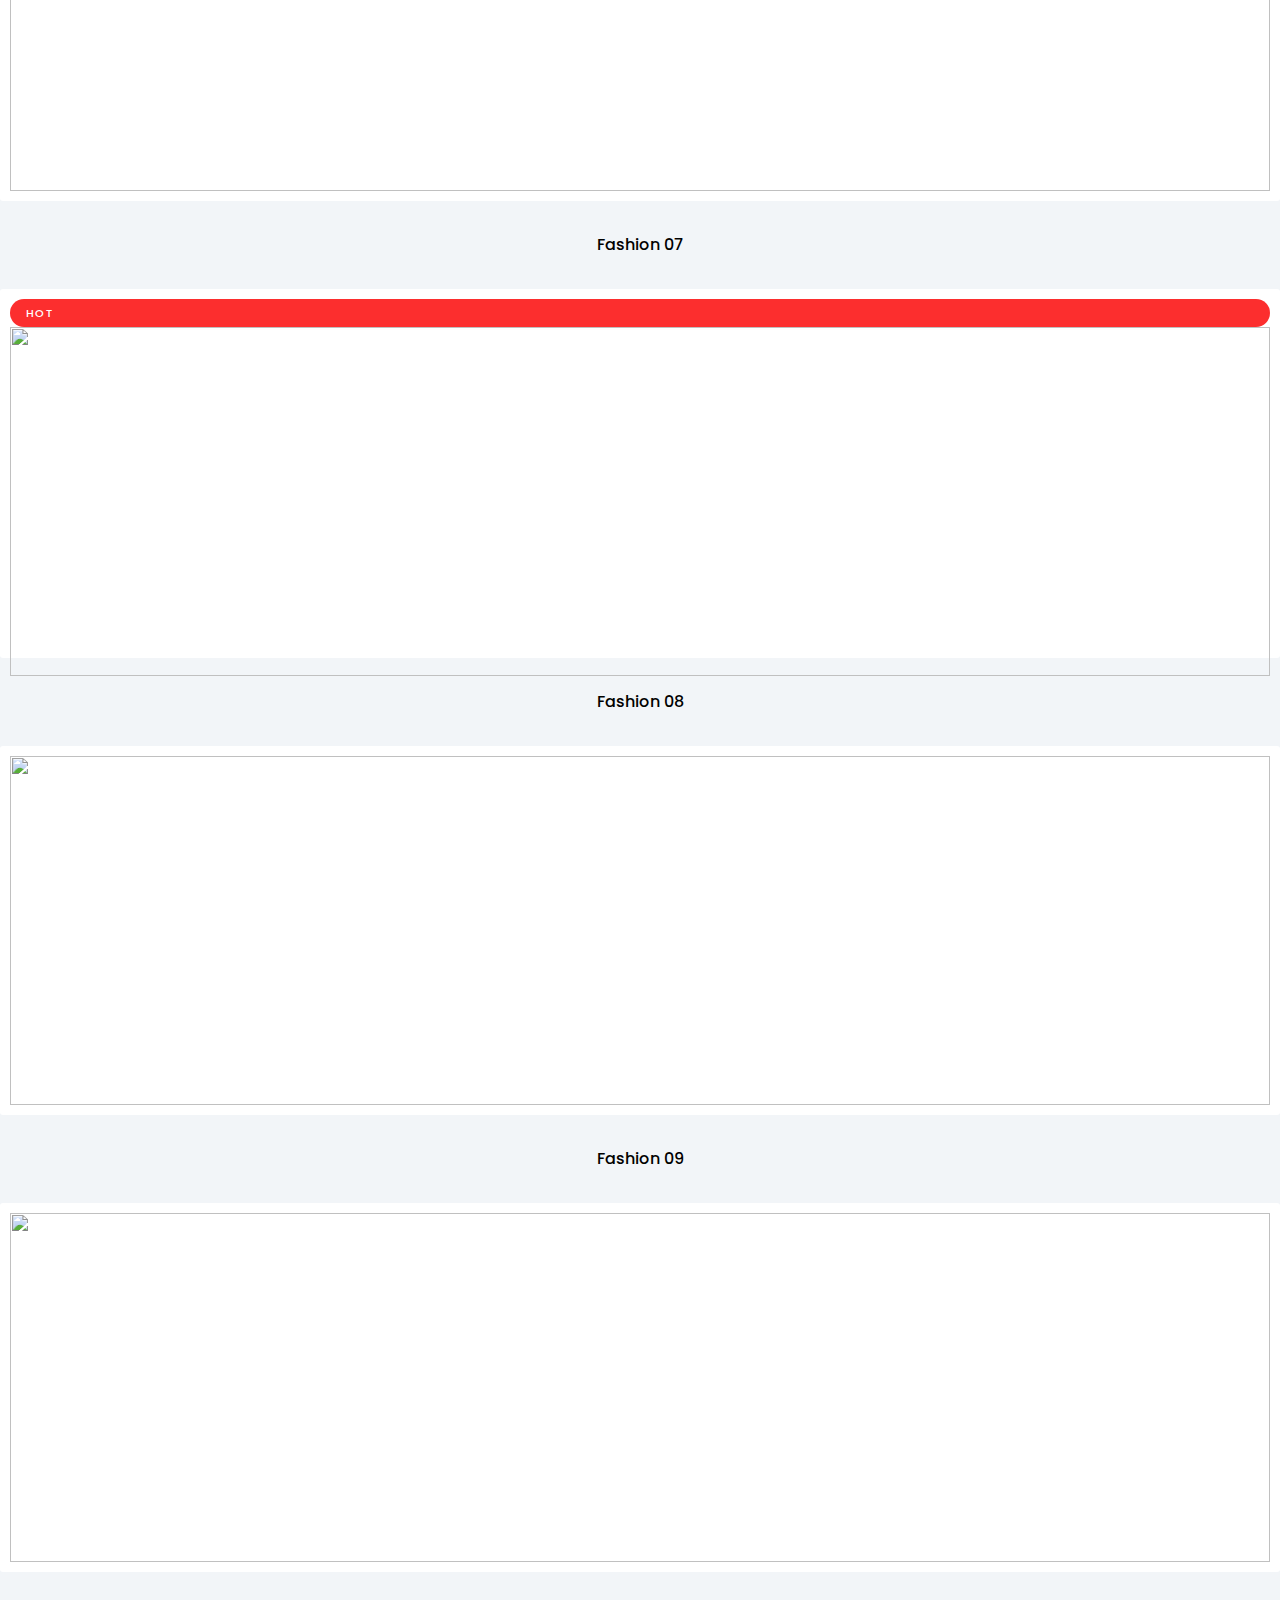
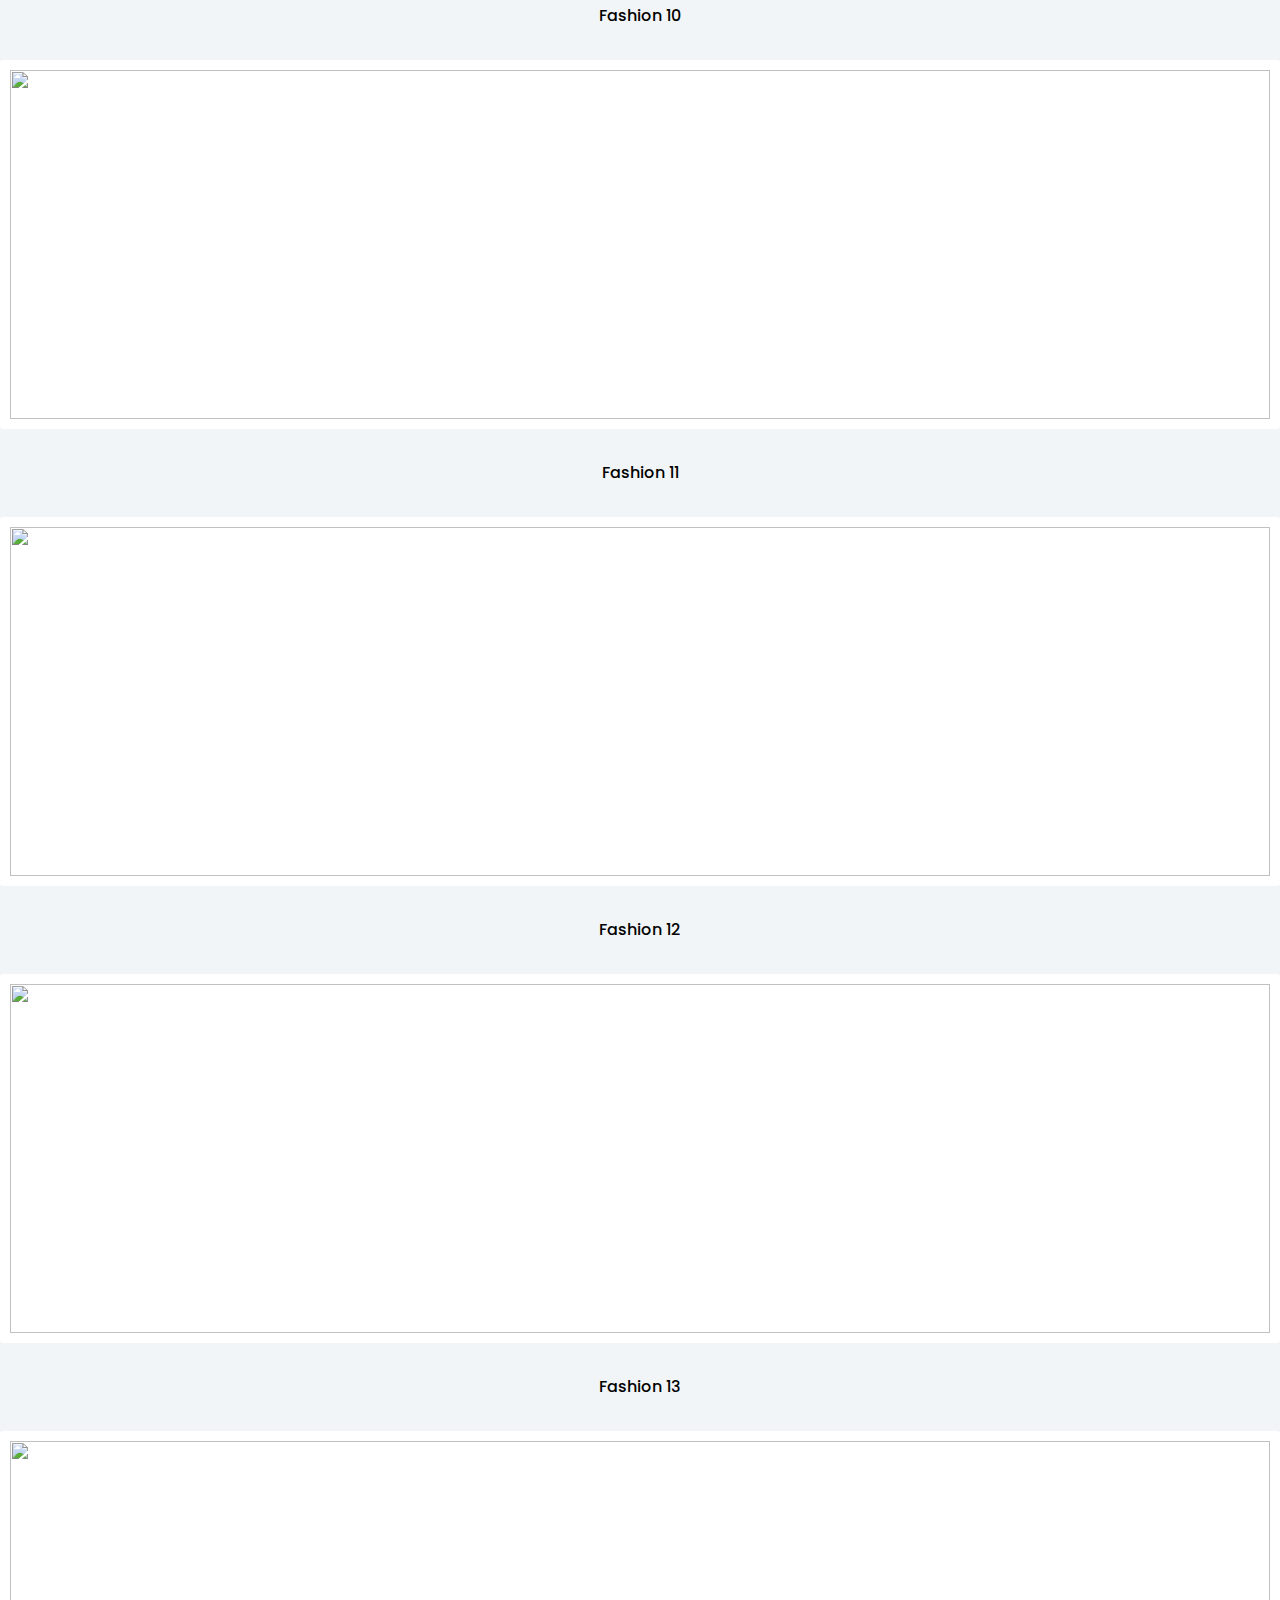
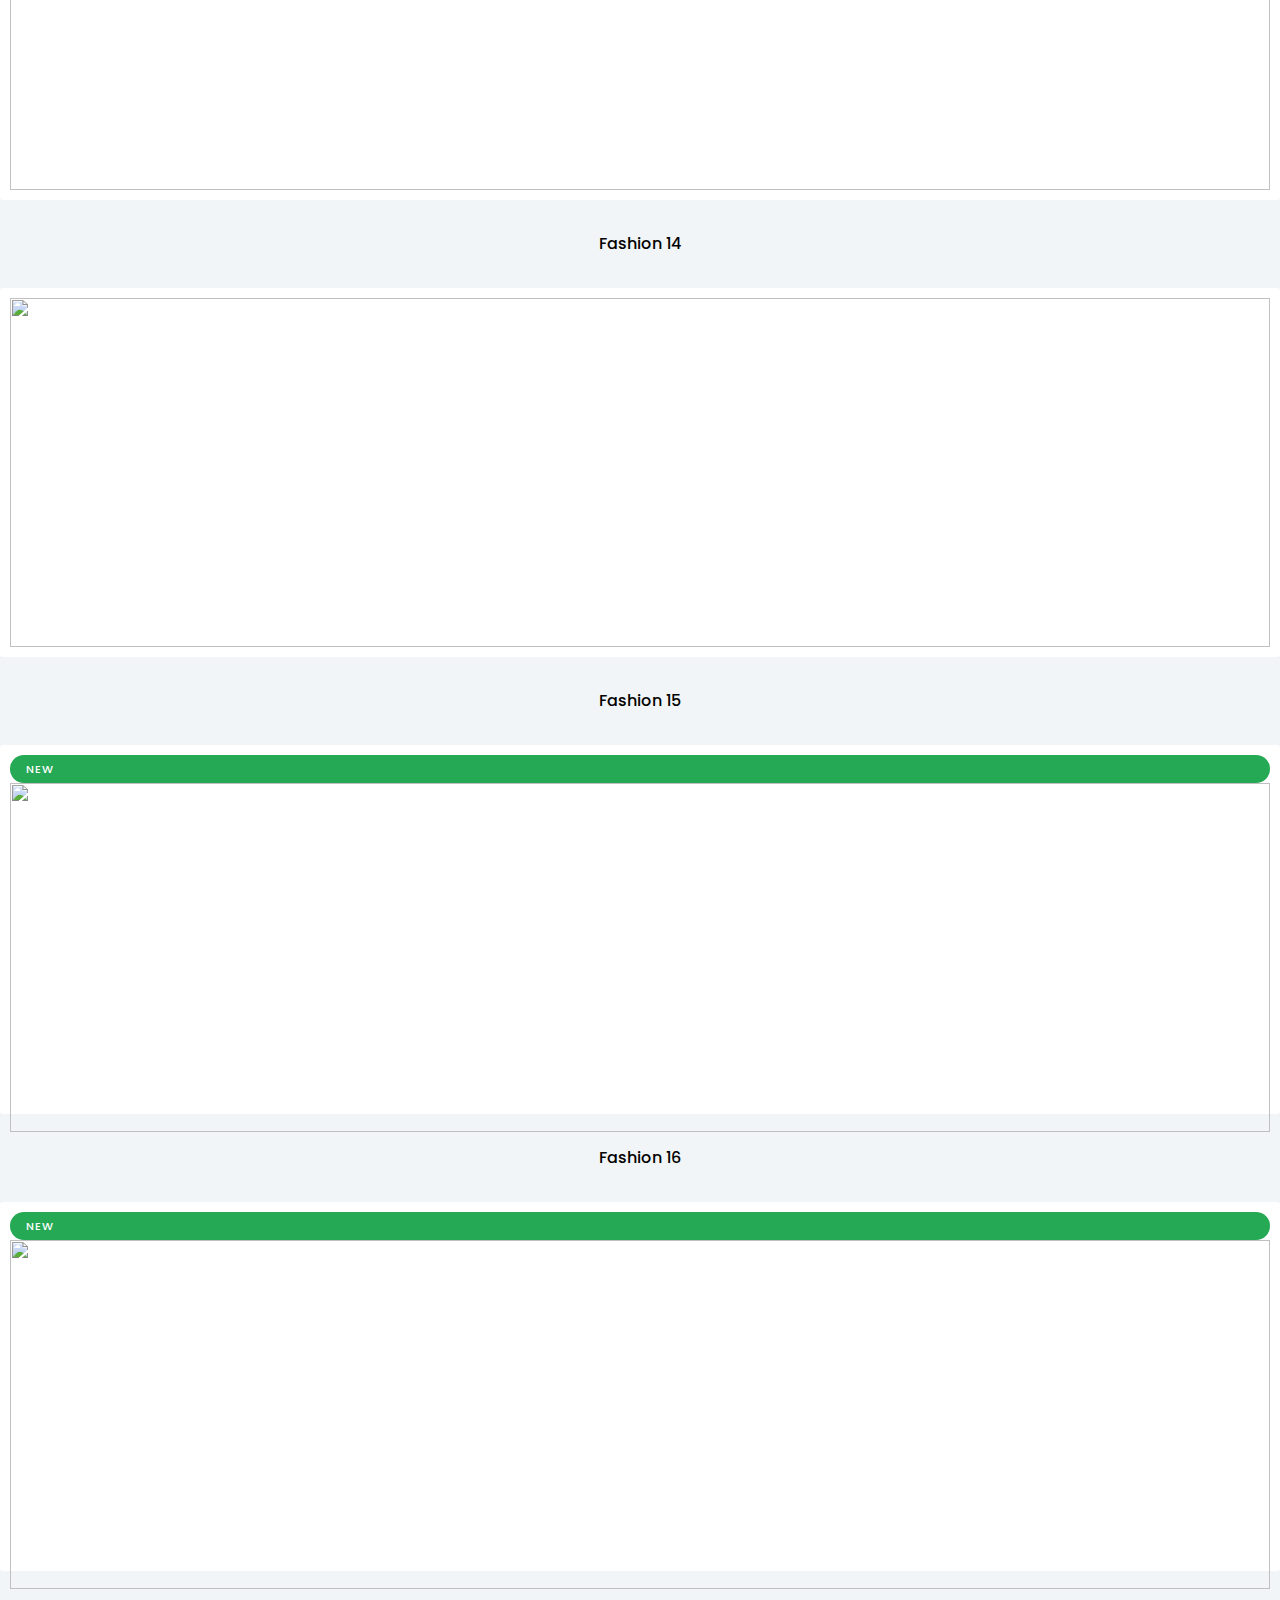
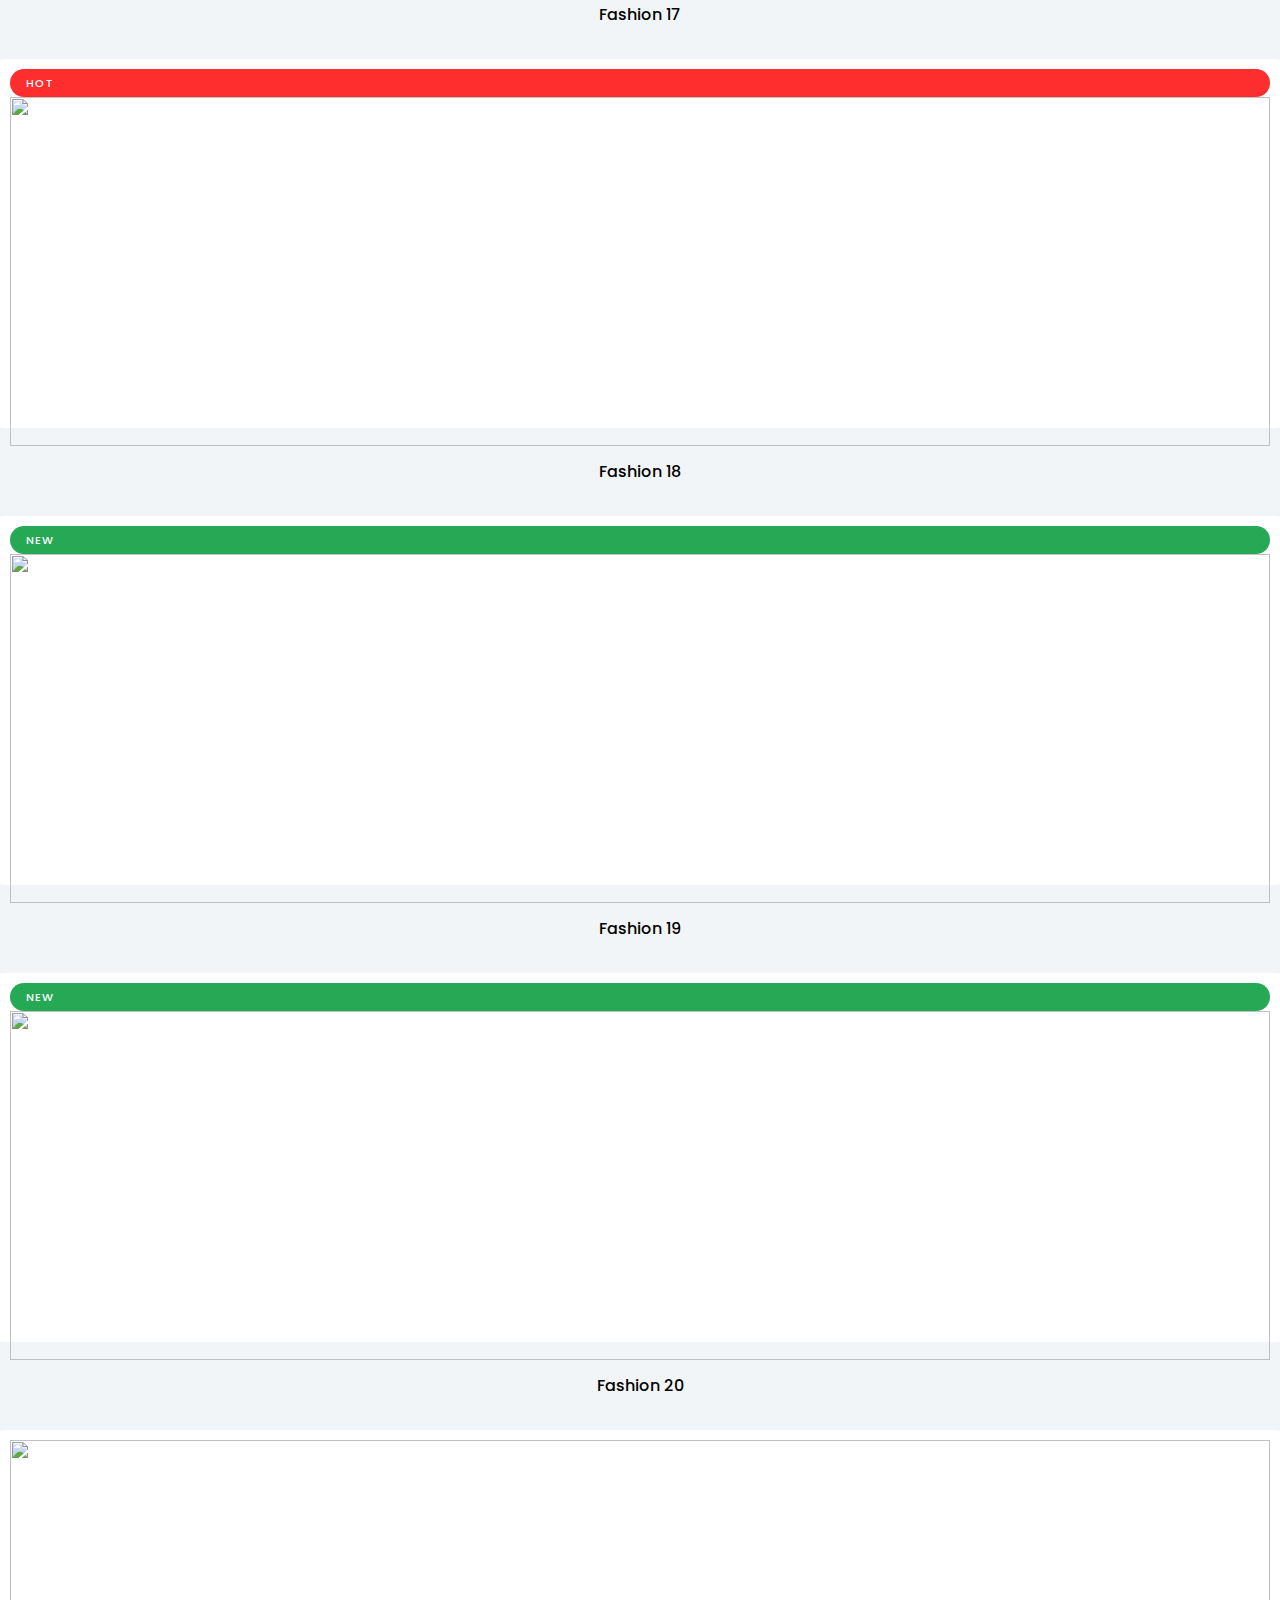
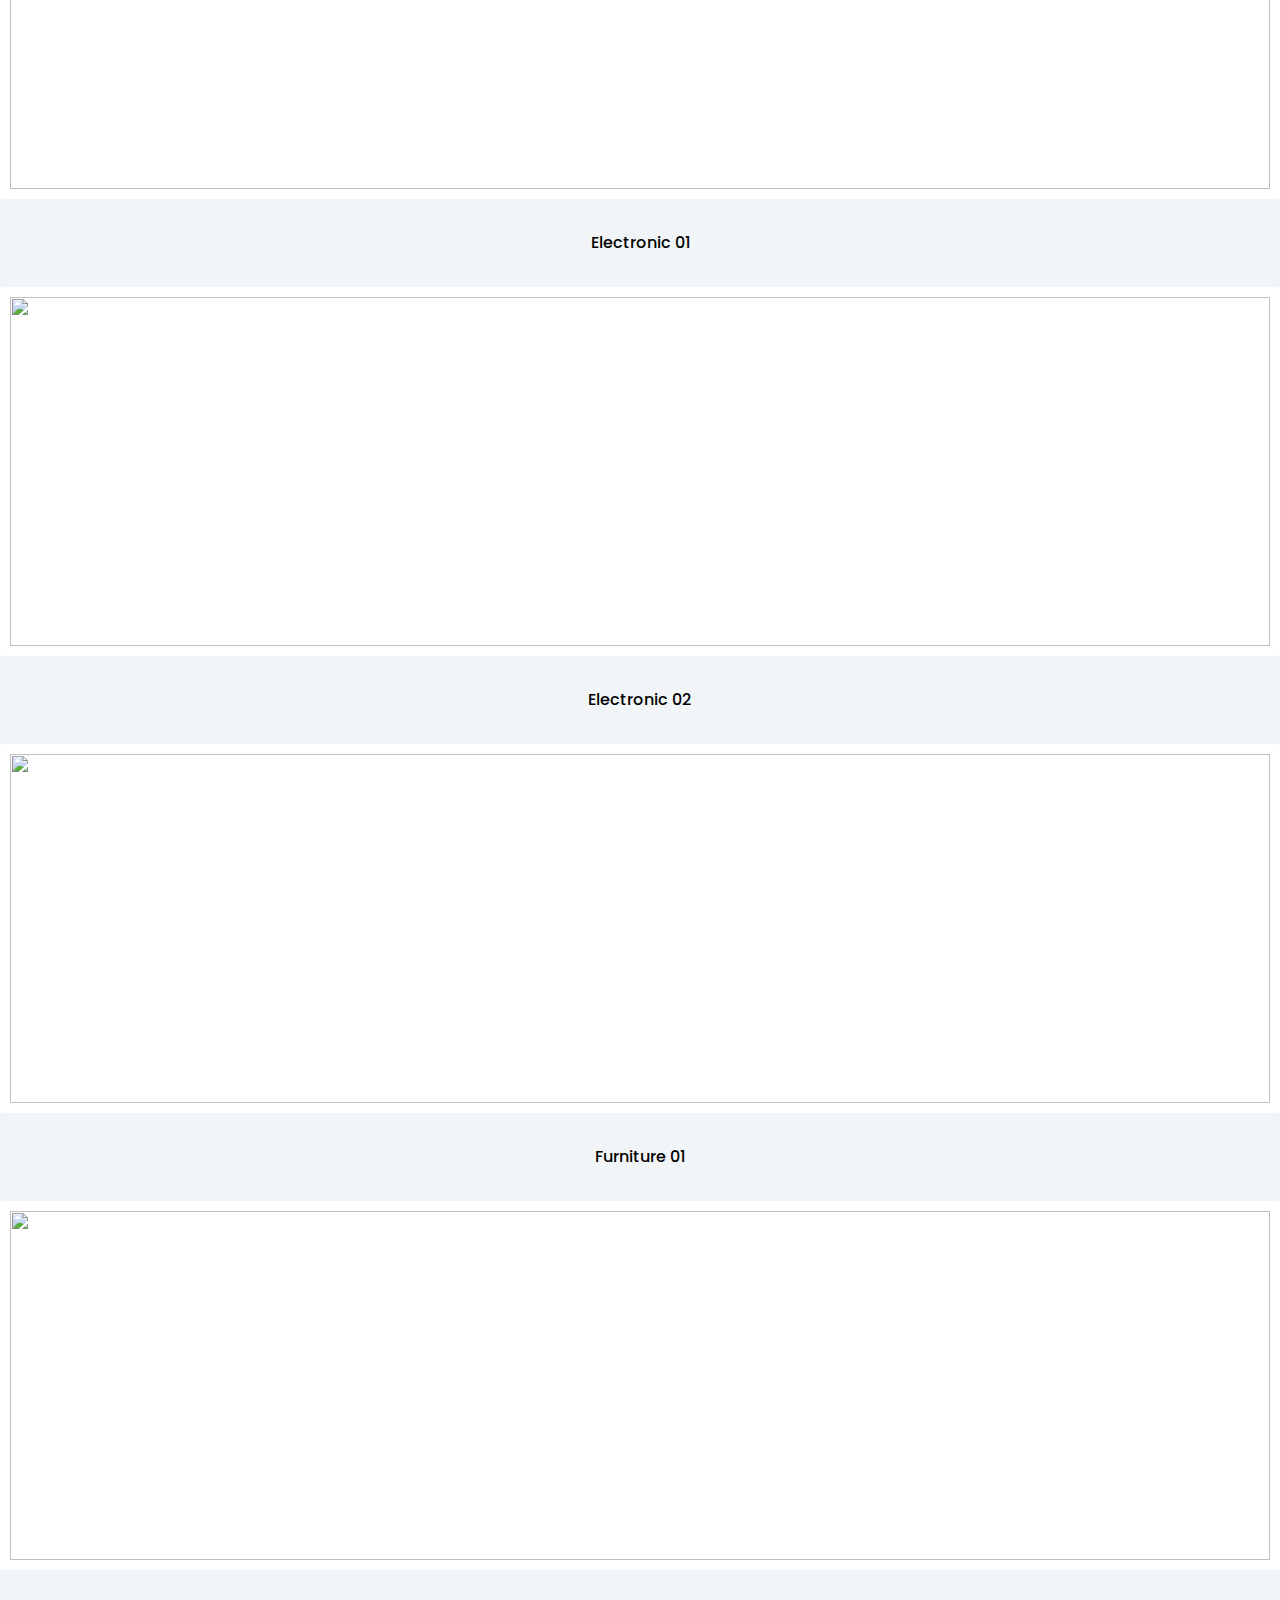
==== commit 8c5add54: "." ====
--- a/index.html
+++ b/index.html
@@ -26,7 +26,7 @@
 
 <body>
         <div class="t4s_btn_trial">
-            <a href="#" class="">
+            <a target="__blank" href="https://shopify.pxf.io/n1dJdx" class="">
                 <span>Don’t have a Shopify Store? </span> Start your free trial 
                  <svg width="16" height="16" viewBox="0 0 16 16" fill="none" xmlns="http://www.w3.org/2000/svg"> <path fill-rule="evenodd" clip-rule="evenodd" d="M5.19526 11.8049C4.93491 11.5445 4.93491 11.1224 5.19526 10.8621L8.72386 7.33345L5.19526 3.80486C4.93491 3.54451 4.93491 3.1224 5.19526 2.86205C5.45561 2.6017 5.87772 2.6017 6.13807 2.86205L10.1381 6.86205C10.3984 7.1224 10.3984 7.54451 10.1381 7.80486L6.13807 11.8049C5.87772 12.0652 5.45561 12.0652 5.19526 11.8049Z" fill="currentColor"></path> </svg>
             </a>
@@ -70,8 +70,8 @@
                                             d="M240.5 224H352C365.3 224 377.3 232.3 381.1 244.7C386.6 257.2 383.1 271.3 373.1 280.1L117.1 504.1C105.8 513.9 89.27 514.7 77.19 505.9C65.1 497.1 60.7 481.1 66.59 467.4L143.5 288H31.1C18.67 288 6.733 279.7 2.044 267.3C-2.645 254.8 .8944 240.7 10.93 231.9L266.9 7.918C278.2-1.92 294.7-2.669 306.8 6.114C318.9 14.9 323.3 30.87 317.4 44.61L240.5 224z" />
                                     </svg>
                                 </div>
-                                <div class="t4s_text_top_header"><span class="t4s_text_top_header_red">Limited Time</span> -
-                                    Price will inrease soon </div>
+                                <div class="t4s_text_top_header">
+                                    Fully compatible with EComposer </div>
                             </div>
                             <div class="t4s_item_top_header">
                                 <div class="t4s_icon_top_header">
@@ -81,8 +81,8 @@
                                             d="M240.5 224H352C365.3 224 377.3 232.3 381.1 244.7C386.6 257.2 383.1 271.3 373.1 280.1L117.1 504.1C105.8 513.9 89.27 514.7 77.19 505.9C65.1 497.1 60.7 481.1 66.59 467.4L143.5 288H31.1C18.67 288 6.733 279.7 2.044 267.3C-2.645 254.8 .8944 240.7 10.93 231.9L266.9 7.918C278.2-1.92 294.7-2.669 306.8 6.114C318.9 14.9 323.3 30.87 317.4 44.61L240.5 224z" />
                                     </svg>
                                 </div>
-                                <div class="t4s_text_top_header"><span class="t4s_text_top_header_red">Limited Time</span> -
-                                    Price will inrease soon </div>
+                                <div class="t4s_text_top_header">
+                                    Upgrade EComposer <span class="t4s_text_top_header_red">for FREE </span></div>
                             </div>
                             <div class="t4s_item_top_header">
                                 <div class="t4s_icon_top_header">
@@ -92,8 +92,8 @@
                                             d="M240.5 224H352C365.3 224 377.3 232.3 381.1 244.7C386.6 257.2 383.1 271.3 373.1 280.1L117.1 504.1C105.8 513.9 89.27 514.7 77.19 505.9C65.1 497.1 60.7 481.1 66.59 467.4L143.5 288H31.1C18.67 288 6.733 279.7 2.044 267.3C-2.645 254.8 .8944 240.7 10.93 231.9L266.9 7.918C278.2-1.92 294.7-2.669 306.8 6.114C318.9 14.9 323.3 30.87 317.4 44.61L240.5 224z" />
                                     </svg>
                                 </div>
-                                <div class="t4s_text_top_header"><span class="t4s_text_top_header_red">Limited Time</span> -
-                                    Price will inrease soon </div>
+                                <div class="t4s_text_top_header">
+                                    Trusted by <span class="t4s_text_top_header_red">26.000</span> customers </div>
                             </div>
                             <div class="t4s_item_top_header">
                                 <div class="t4s_icon_top_header">
@@ -103,8 +103,8 @@
                                             d="M240.5 224H352C365.3 224 377.3 232.3 381.1 244.7C386.6 257.2 383.1 271.3 373.1 280.1L117.1 504.1C105.8 513.9 89.27 514.7 77.19 505.9C65.1 497.1 60.7 481.1 66.59 467.4L143.5 288H31.1C18.67 288 6.733 279.7 2.044 267.3C-2.645 254.8 .8944 240.7 10.93 231.9L266.9 7.918C278.2-1.92 294.7-2.669 306.8 6.114C318.9 14.9 323.3 30.87 317.4 44.61L240.5 224z" />
                                     </svg>
                                 </div>
-                                <div class="t4s_text_top_header"><span class="t4s_text_top_header_red">Limited Time</span> -
-                                    Price will inrease soon </div>
+                                <div class="t4s_text_top_header">
+                                    4.99/5.00 based on <span class="t4s_text_top_header_red">2000 reviews</span> </div>
                             </div>
                             <div class="t4s_item_top_header">
                                 <div class="t4s_icon_top_header">
@@ -192,33 +192,33 @@
         
                                     </div>
                                 </div>
-                                <li class="t4s_li_sub_menu"> <a href="#">Demo</a>
+                                <li class="t4s_li_sub_menu"> <a href="#demo20">Demo</a>
                                     <ul class="t4s_sub_menu">
                                         <li>
-                                            <a class="t4s_a_sub_menu" href="#">item 1</a>
+                                            <a class="t4s_a_sub_menu" href="#">Default Demo</a>
                                         </li>
                                         <li>
-                                            <a class="t4s_a_sub_menu" href="#">item 1</a>
+                                            <a class="t4s_a_sub_menu" href="#">Product Page</a>
                                         </li>
                                         <li>
-                                            <a class="t4s_a_sub_menu" href="#">item 1</a>
+                                            <a class="t4s_a_sub_menu" href="#">Shop Page</a>
                                         </li>
                                         <li>
-                                            <a class="t4s_a_sub_menu" href="#">item 1</a>
+                                            <a class="t4s_a_sub_menu" href="#">Blog Page</a>
                                         </li>
                                         <li>
-                                            <a class="t4s_a_sub_menu" href="#">item 1</a>
+                                            <a class="t4s_a_sub_menu" href="#">Article Page</a>
                                         </li>
         
                                     </ul>
                                 </li>
                                 <li > 
-                                    <a href="#" class="position-relative">Exclusive Deal
+                                    <a target="__blank" href="#ec-install" class="position-relative">Exclusive Deal
                                         <span class="t4s_tag_hot_menu position-absolute">hot</span>
                                     </a>
                                 </li>
-                                <li> <a href="#">Features</a></li>
-                                <li> <a href="#">Support</a></li>
+                                <li> <a href="#features-section">Features</a></li>
+                                <li> <a href="#support-section">Support</a></li>
                             </ul>
         
                             <!-- end menu -->
@@ -296,14 +296,16 @@
                                 </a>
                             </div>
                             <div class="t4s_Open_Store_Free">
-                                <a href="#">Open Store Free</a>
+                                <a target="__blank" href="https://shopify.pxf.io/zad9Mm">Open Store Free</a>
                             </div>
                         </div>
                         <div class="t4s_img_banner_item">
                             <div class="t4s_img_banner_item_item wow pulse" data-wow-duration="2s">
-                                <video class="t4s_video_banner" autoplay muted loop>
-                                    <source src="./images/demo-unsen.mp4" type="video/mp4" />
-                                </video>
+                                <a target="__blank" href="https://demo-unsen.myshopify.com/?preview_theme_id=134757449969">
+                                    <video class="t4s_video_banner" autoplay muted loop>
+                                        <source src="./images/demo-unsen.mp4" type="video/mp4" />
+                                    </video>
+                                </a>
                             </div>
                              <!-- <img class=" t4s_witdth_img_100 t4s_computer_section wow pulse " data-wow-duration="2s"
                                 src="./images/computer.png" alt=""> -->
@@ -315,7 +317,7 @@
                                 src="./images/Vector Smart Object (5).png" alt="">
                             <div data-parallax='{"y":"30","z":"0","smoothness":"20"}'
                                 class=" position_ab t4s_img_position_EC t4s_width_phone t4s_transition_3d_fly">
-                                <img class="t4s_witdt h_img " src="./images/ec-logo-text.svg" alt="">
+                                <a target="__blank" href="https://apps.shopify.com/ecomposer"><img class="t4s_witdt h_img " src="./images/ec-logo-text.svg" alt=""></a>
                             </div>
                             <div data-parallax='{"y":"30","smoothness":"20"}'
                                 class=" position_ab t4s_img_position_sp t4s_transition_3d_fly">
@@ -410,13 +412,8 @@
                                             data-parallax='{"y":"30","smoothness":"20"}' src="./images/Layer 28.png"
                                             alt="">
                                         <div class="t4s_tag_feature">features</div>
-                                        <p class="t4s_title_home_main">home main</p>
-                                        <p class="t4s_dis_home_main">Donec mi odio, faucibus at, scelerisque quis,
-                                            convallis in,
-                                            nisi. Etiam
-                                            iaculis nunc ac metus. Praesent egestas tristique nibh. Fusce commodo
-                                            aliquam arcu.
-                                            Vestibulum eu odio.</p>
+                                        <p class="t4s_title_home_main">home Default</p>
+                                        <p class="t4s_dis_home_main">Inspired by famous stores, Home Default from Unsen will give you a clean but complete and professional design.</p>
                                         <div class="t4s_icon_list">
                                             <div class="t4s_item_icon_list">
                                                 <svg version="1.2" xmlns="http://www.w3.org/2000/svg"
@@ -462,8 +459,8 @@
                                             </div>
                                         </div>
                                         <div class="t4s_btn_home_main">
-                                            <div class="t4s_btn_view_demo"><a href="#">view demo</a></div>
-                                            <div class="t4s_btn_buy_usen"><a href="#">buy usen</a></div>
+                                            <div class="t4s_btn_view_demo"><a target="__blank" href="https://demo-unsen.myshopify.com/?preview_theme_id=134757449969">view demo</a></div>
+                                            <div class="t4s_btn_buy_usen"><a target="__blank" href="#">buy usen</a></div>
                                         </div>
                                     </div>
                                 </div>
@@ -961,7 +958,7 @@
 
         </div>
         <div class="t4s_section_content2">
-            <div class="t4s_ecomposer_wrap container mw_1742">
+            <div id="ec-install" class="t4s_ecomposer_wrap container mw_1742">
                 <div class="t4s_ecomposer_bl1 position-relative  ">
                     <img class="position-absolute t4s_img_plane" data-parallax='{"y":"40","smoothness":"10"}'
                         src="./images/25. Launch.png" alt="">
@@ -1025,13 +1022,13 @@
                                         </svg>
                                     </div>
                                     <span class="t4s_count_review">
-                                        (246 reviews)
+                                        (500 reviews)
                                     </span>
                                 </div>
 
                             </div>
                             <p class="t4s_dis_EC">
-                                Install EComposer <a href="#" >HERE</a> . Then open chatbox icon in EComposer dashboard and
+                                Install EComposer by fill your store url in the form below. Then open chatbox icon in EComposer dashboard and
                                 leave a message with subject “Unsen+EComposer” to upgrade for FREE.
                             </p>
                             <div class="t4s_new_letter">
@@ -1051,7 +1048,7 @@
                             </div>
 
                             <div class="t4s_meet_EC">
-                                <a href="#">Meet EComposer </a>
+                                <a target="__blank" href="https://apps.shopify.com/ecomposer">Meet EComposer </a>
                             </div>
                         </div>
                         <div class=" t4s_content_EC_1 col-lg-6 col-12 ">
@@ -1061,7 +1058,7 @@
                 </div>
             </div>
             <div class="t4s_EC_sp container mw_1742">
-                <div class="row wow fadeInLeft">
+                <div id="features-section" class="row wow fadeInLeft">
                     <div class="t4s_item_EC_sp col_13_3 col-sm-6 col-12">
                         <div class="t4s_item_sp">
                             <div class="t4s_item_sp_img">
@@ -1400,8 +1397,8 @@
                         <p class="t4s_title_usen_and_the4">
                             <a href="#">EComposer Support</a>
                         </p>
-                        <p class="dis_usen_and_the4">Build your content without the coding skills
-                            required. Use the most popular Elementor or WPBakery page builder.</p>
+                        <p class="dis_usen_and_the4">Build your landing page, standard page without the coding skills
+                            required. Use the most popular EComposer page builder.</p>
                     </div>
                     <div class="t4s_unsen_and_the4_wrap_item col-lg-4 col-sm-6 col-12">
                         <div class="t4s_img_usen_and_the4">
@@ -1842,7 +1839,7 @@
                     <p class="t4s_title_app_partner_item">
                         EComposer
                     </p>
-                    <p class="t4s_sub_title_app_partner_item">Contact Us</p>
+                    <p class="t4s_sub_title_app_partner_item">Get Theme Partner plan for FREE</p>
                 </div>
                 <div class="col-xxl-2 col-xl-3 col-md-4 col-6 t4s_item_app">
                     <div class="t4s_section_img_app position-relative">
@@ -1967,7 +1964,7 @@
 
             <div class="t4s_text_prebuilt_demo">
                 <p class="wow pulse t4s_number_sub_title">See what people <span>are saying</span><br>
-                    about Unsen</p>
+                    about The4's themes</p>
                 <p class="t4s_dis_prebuilt">See what people are saying about us</p>
             </div>
             <div class="t4s_video mw_1440 container">
@@ -2088,7 +2085,7 @@
                                                     d="m4 0c2.2 0 4 1.8 4 4 0 2.2-1.8 4-4 4-2.2 0-4-1.8-4-4 0-2.2 1.8-4 4-4z" />
                                             </svg>
                                             <p class="t4s_text_discount">New Shopify customer, open the
-                                                store <a href="#">here</a> </p>
+                                                store <a href="https://www.shopify.com/commerce-coach/the4">here</a> </p>
                                         </div>
                                         <div class="t4s_text_discount_wrap">
                                             <svg version="1.2" xmlns="http://www.w3.org/2000/svg" viewBox="0 0 9 8"
@@ -2102,7 +2099,7 @@
                                     </div>
                                     <div class=" t4s_section_btn">
                                         <div class="t4s_btn_open_shopify">
-                                            <a class="btn_discount" href="#">Open Shopify store</a>
+                                            <a class="btn_discount" href="https://www.shopify.com/commerce-coach/the4">Open Shopify store</a>
                                         </div>
                                         <div class="t4s_buy_unsen">
                                             <a class="btn_discount" href="#">Buy Unsen
@@ -2162,7 +2159,7 @@
                                     </div>
                                     <div class="t4s_section_btn t4s_section_btn2 ">
                                         <div class="t4s_Free">
-                                            <a class="btn_discount" href="#">FREE Install EComposer</a>
+                                            <a class="btn_discount" href="https://apps.shopify.com/ecomposer">FREE Install EComposer</a>
                                         </div>
                                     </div>
                                 </div>
@@ -2178,8 +2175,8 @@
         <div class="t4s_content_8_review_unsen ">
             <div class="mw_1440 container t4s_content_8_review">
                 <div class="t4s_text_prebuilt_demo">
-                    <p class="wow pulse  t4s_number_sub_title">Unsen <span>reviews</span></p>
-                    <p class="t4s_dis_prebuilt t4s_dis_prebuilt2">2200+ real customer reviews with average rating 4.95
+                    <p class="wow pulse  t4s_number_sub_title">Our <span>reviews</span></p>
+                    <p class="t4s_dis_prebuilt t4s_dis_prebuilt2">2200+ real customer reviews with average rating 4.98
                     </p>
                 </div>
                 <div class="wow fadeInLeft row t4s_item_review_wrap" data-flickity='{ "cellAlign": "left", "contain": true ,"groupCells": true, "prevNextButtons": false}'>
@@ -2380,7 +2377,7 @@
 
 
         </div>
-        <div class="t4s_content_9_CS container mw_1440">
+        <div id="support-section" class="t4s_content_9_CS container mw_1440">
             <div class="row">
                 <div class=" col-xl-4 col-12">
                     <div class="t4s_title_new_custommer t4s_img_cs ">
--- a/style.css
+++ b/style.css
@@ -1257,6 +1257,8 @@
 }
 .t4s_img_usen_and_the4 >img{
     width: 100%;
+    height: unset;
+    object-fit: contain;
 }
 .t4s_title_usen_and_the4 >a {
     font-size: 20px;
@@ -1264,12 +1266,14 @@
     font-weight: 600;
     text-align: center;
     text-decoration: none;
+   
 }
 .t4s_title_usen_and_the4 a:hover{
     color: #0ec0ad;
     transition: 0.3s;
 }
 .t4s_title_usen_and_the4{
+    margin-top: 10px;
     display: flex;
     justify-content: center;
     margin-bottom: 15px;
@@ -2212,7 +2216,7 @@
     }
     .t4s_img_item_cS{
         padding-top: 68px;
-        padding-bottom: 60px;
+        padding-bottom: 30px;
     }
     .t4s_content_footer{
         padding: 25px 8px;
@@ -2487,6 +2491,9 @@
     }
     .t4s_text_bannner{
         margin-top: 90px;
+    }
+    .t4s_img_usen_and_the4 >img{
+        height: 250px;
     }
 }
 @media screen and (min-width: 992px){
@@ -2641,6 +2648,12 @@
 }
 @media screen and (min-width:1200px)
 {
+    .t4s_img_usen_and_the4 >img{
+        height: 330px;
+    }
+    .t4s_title_usen_and_the4{
+        margin-top: 30px;
+    }
     .t4s_img_position_EC{
         left: -17%;
     }
@@ -2701,9 +2714,6 @@
     }
     .t4s_img_position_sp {
         padding: 19px 18px;
-    }
-    .t4s_item_cS{
-        text-align: unset;
     }
 
 }
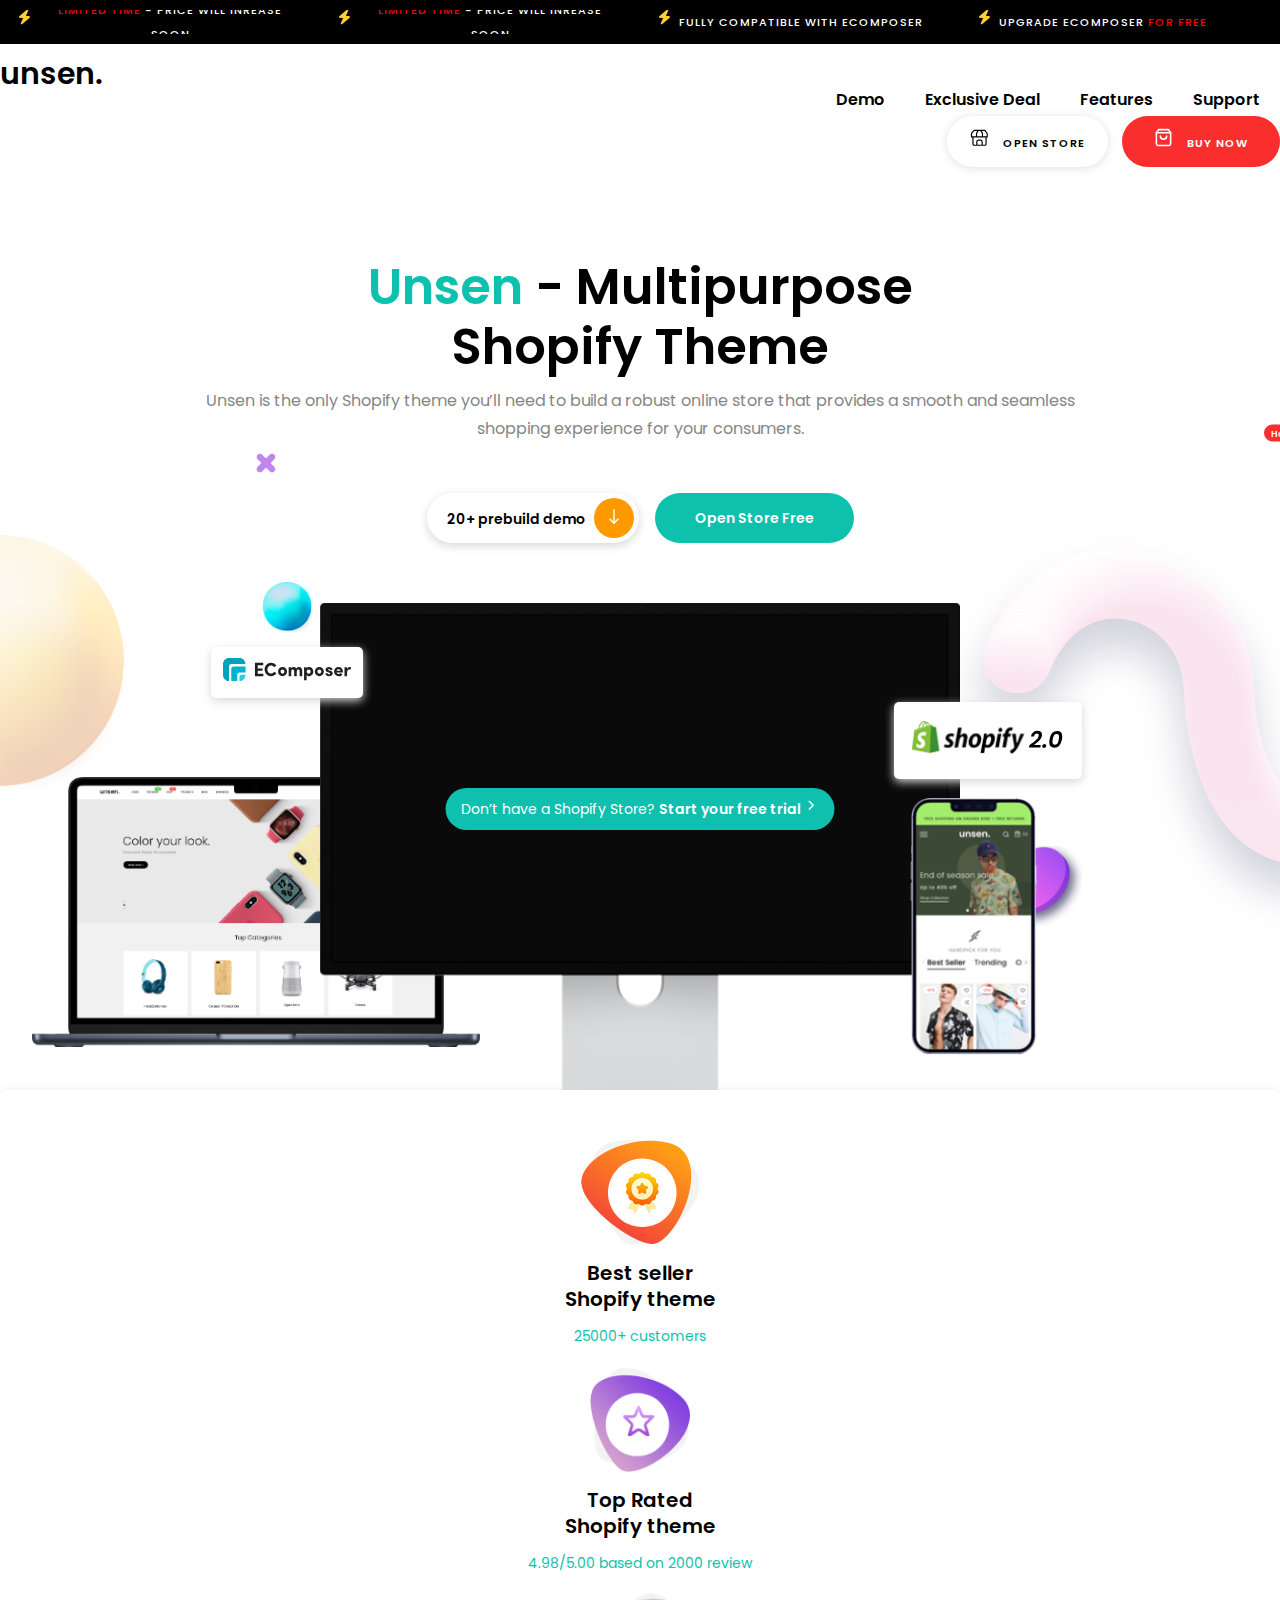
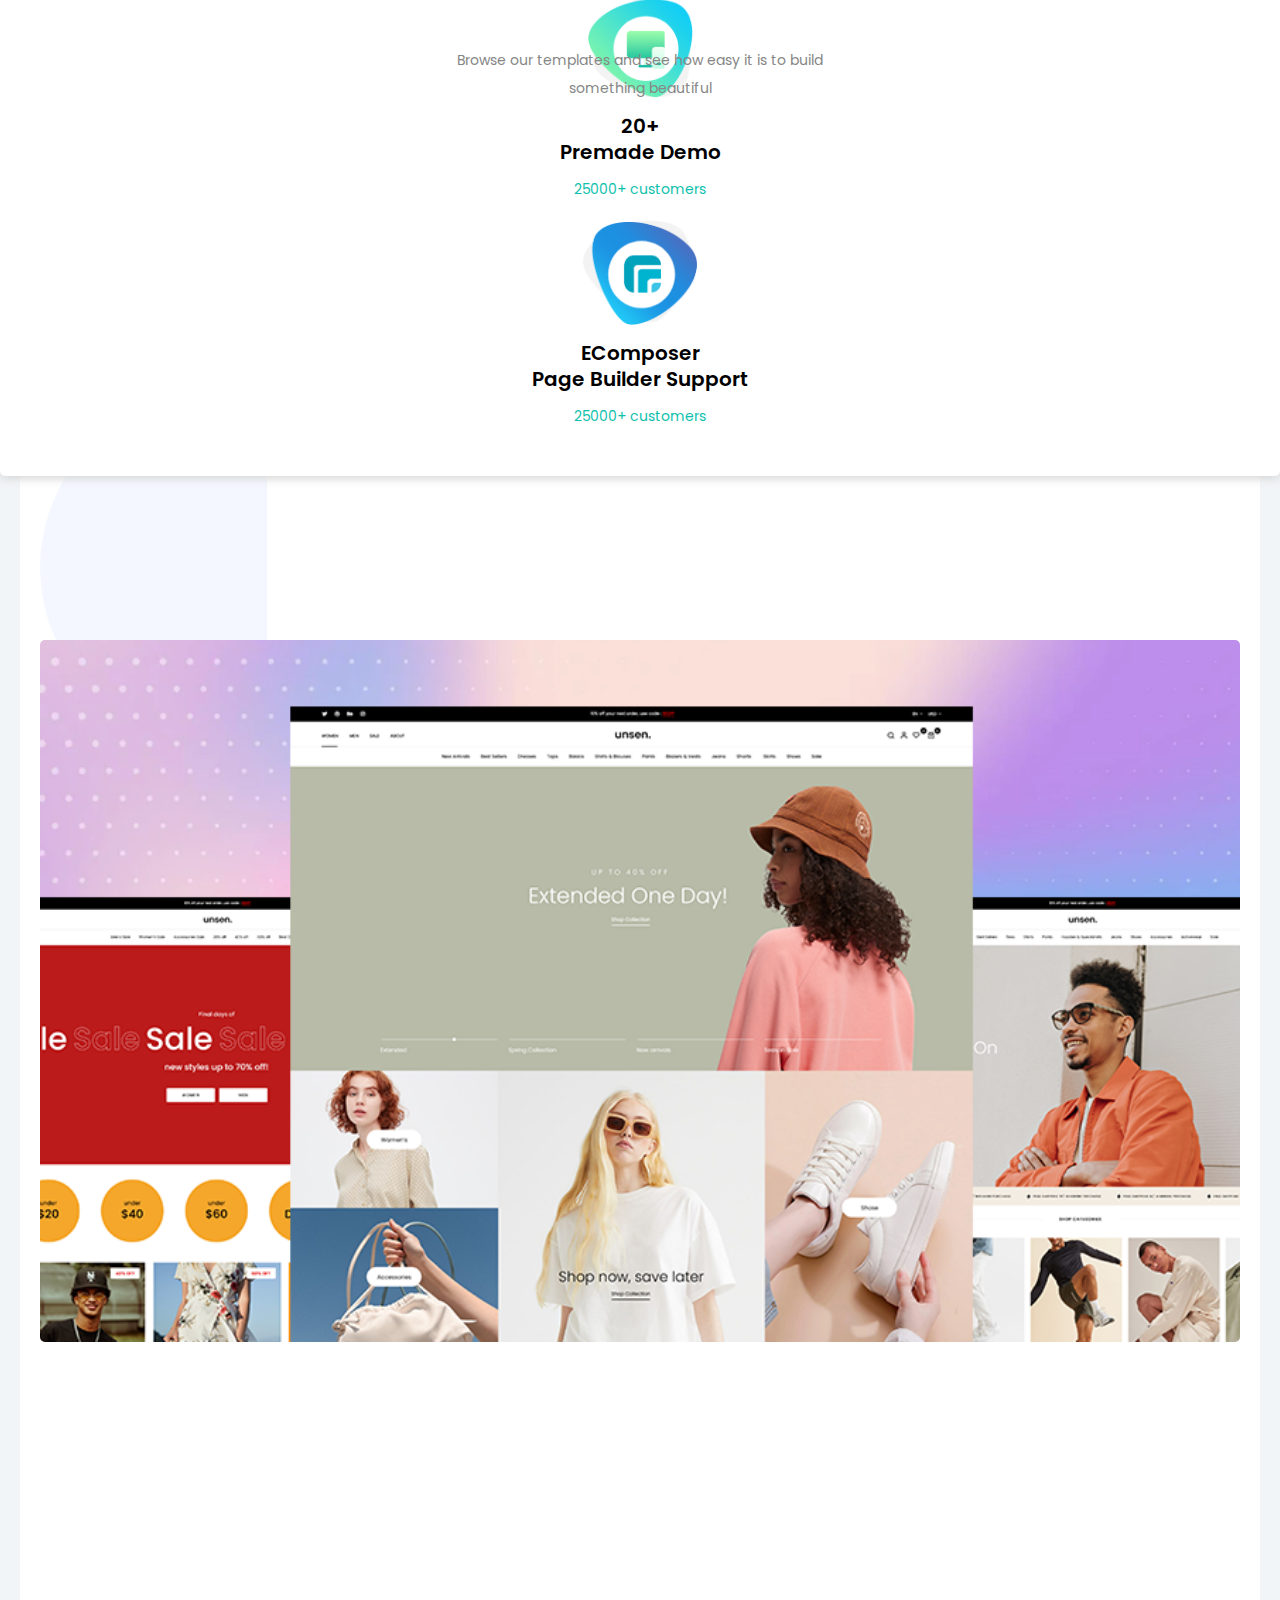
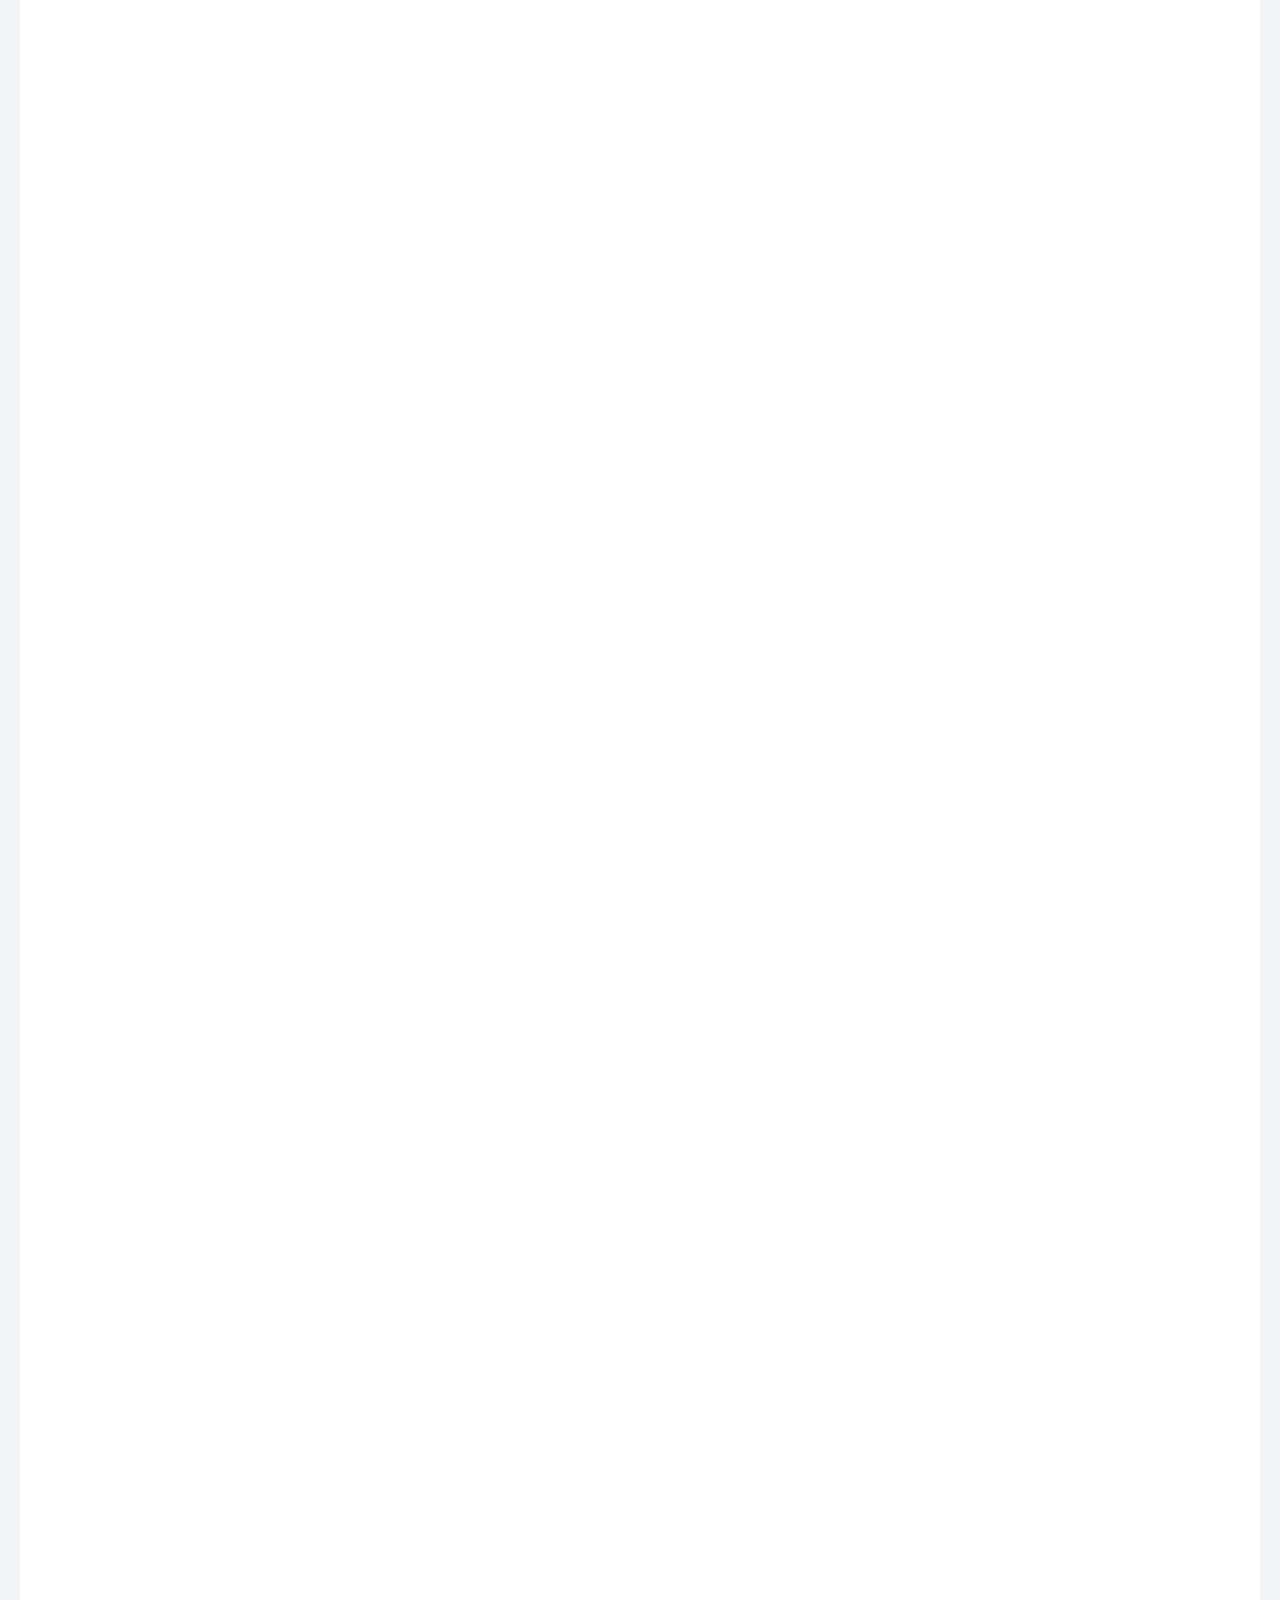
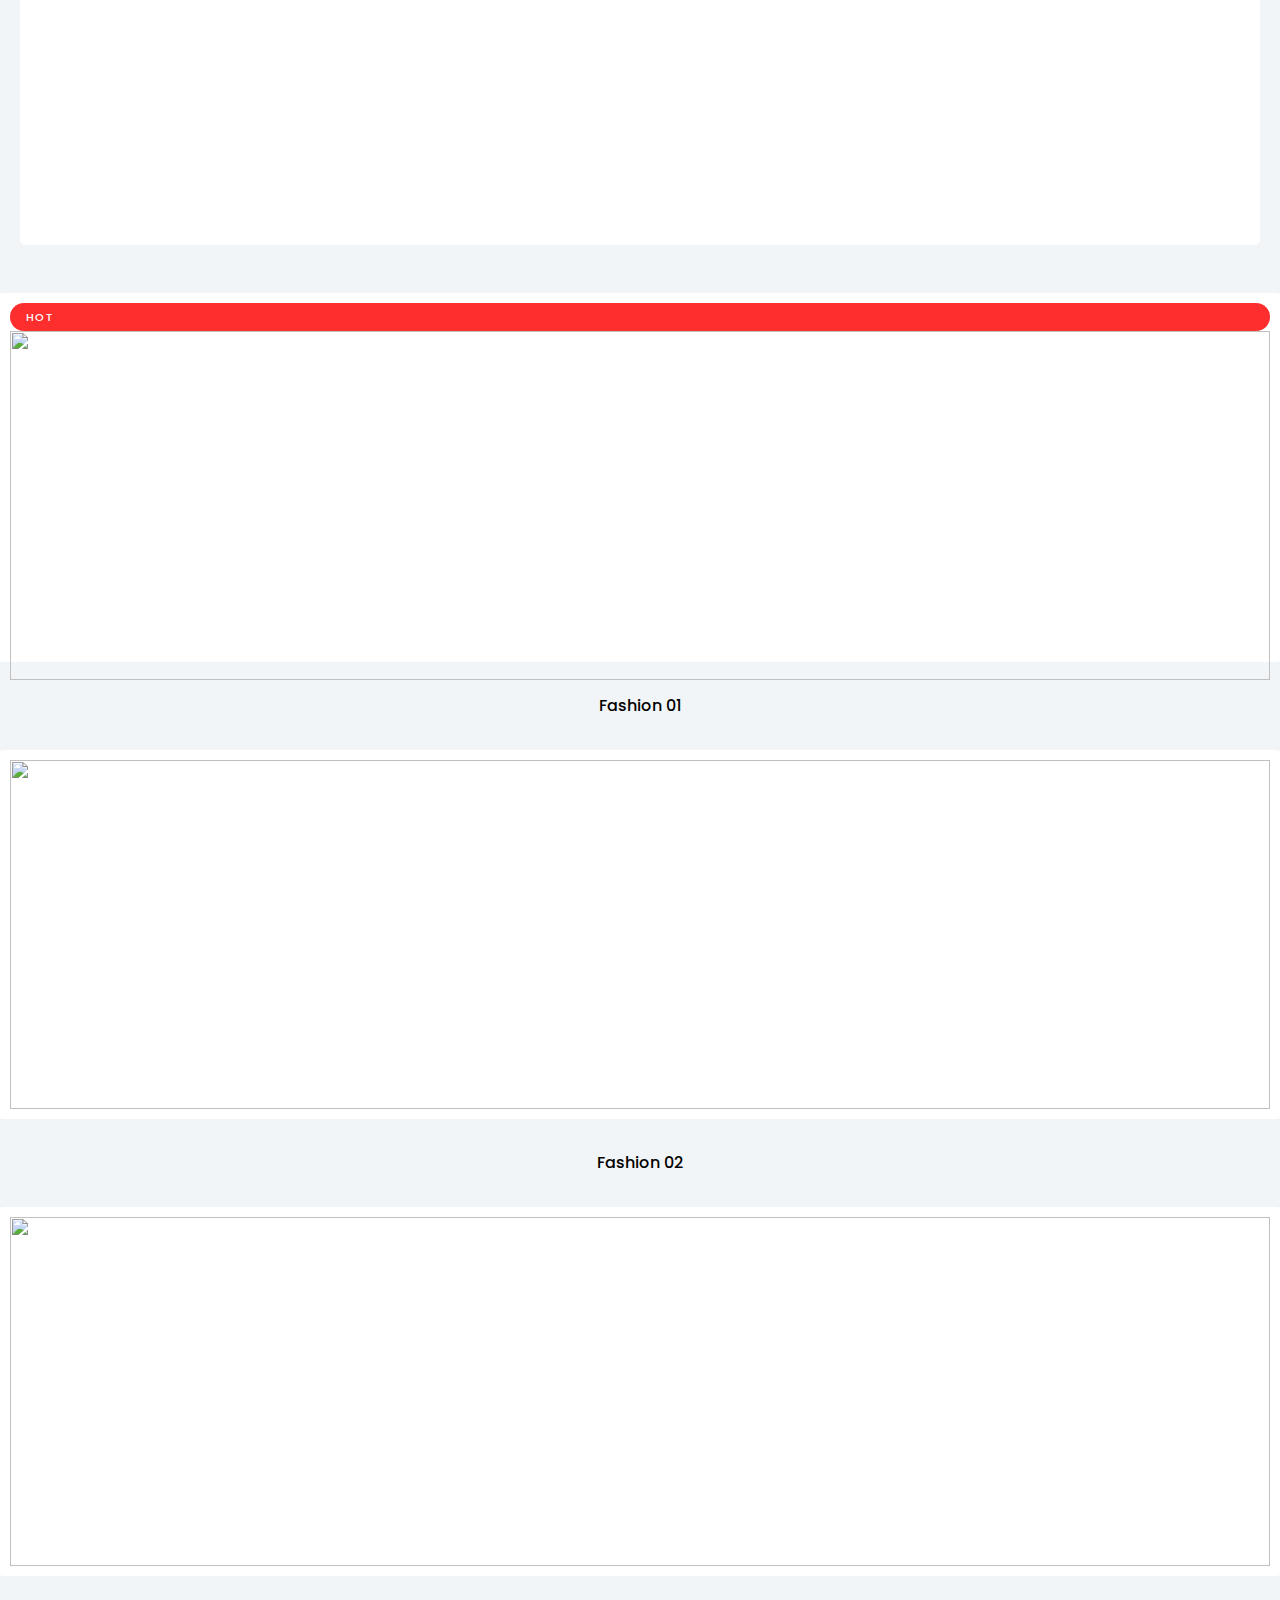
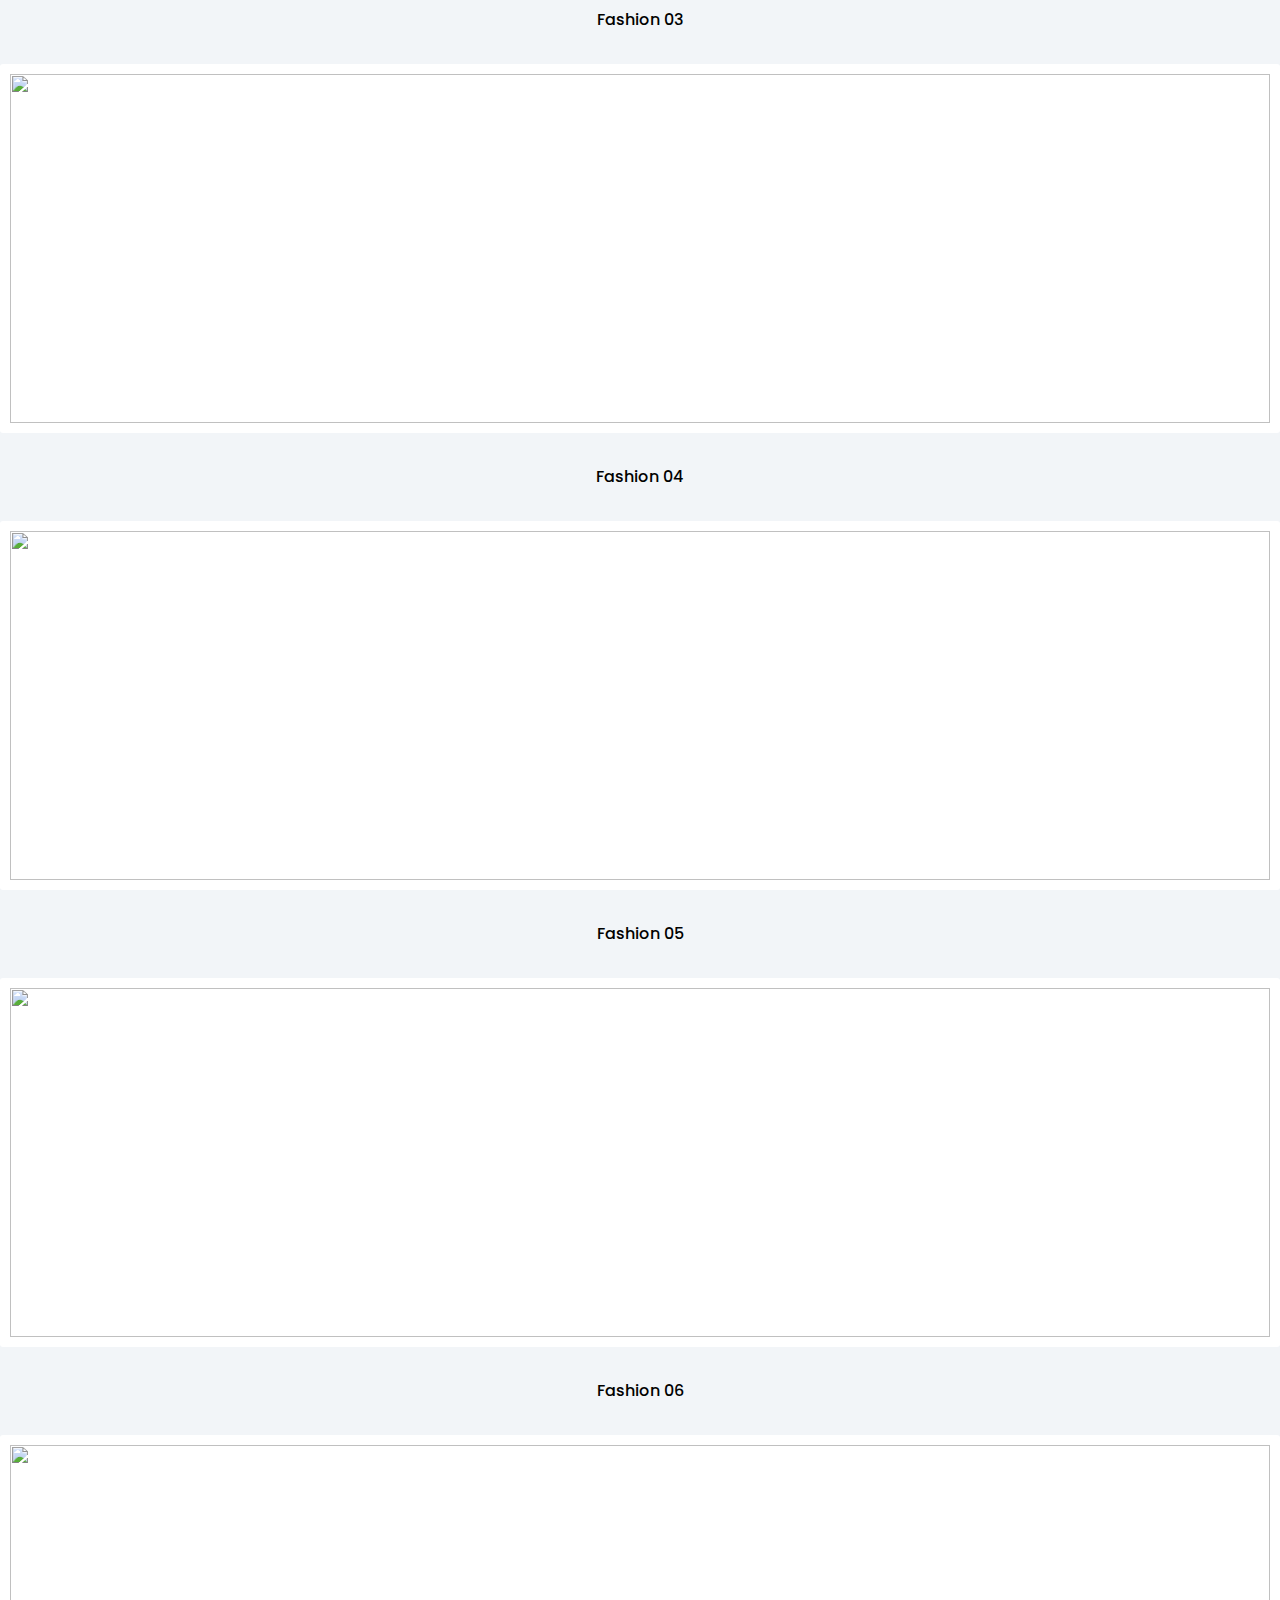
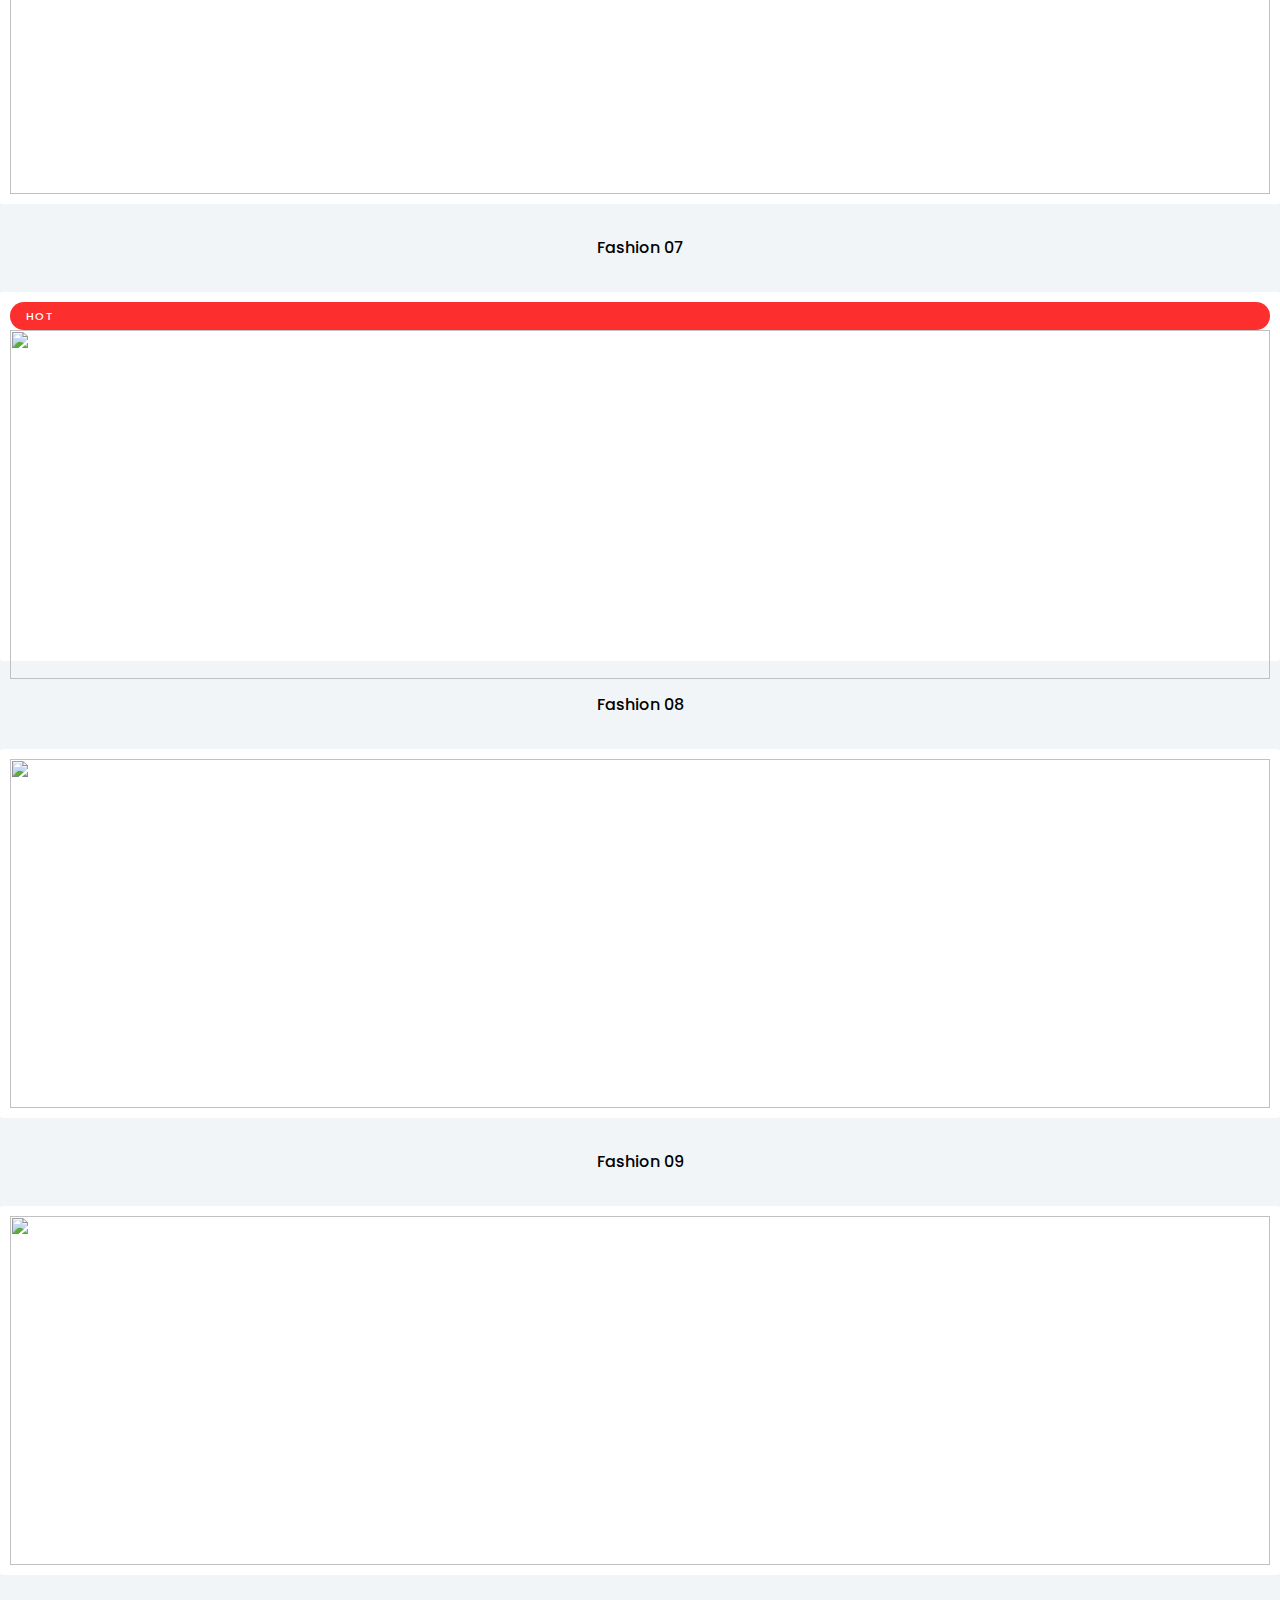
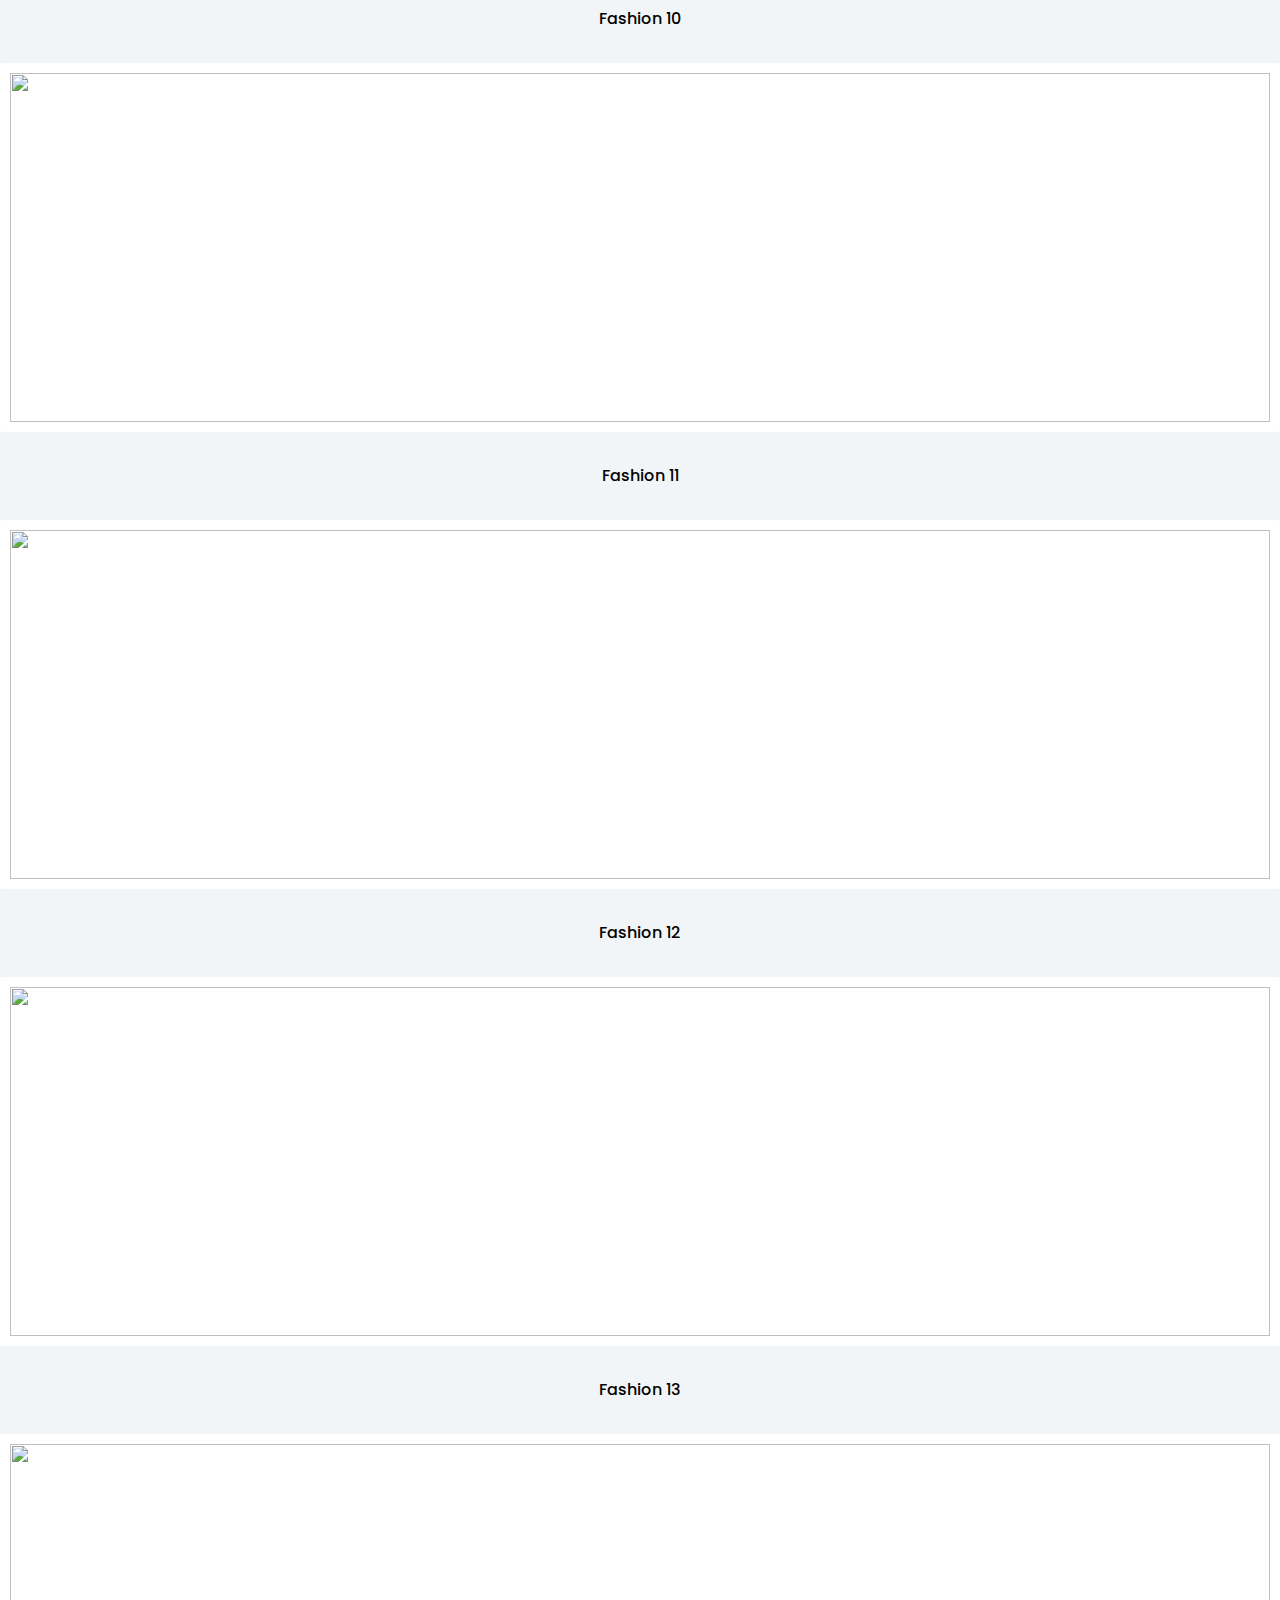
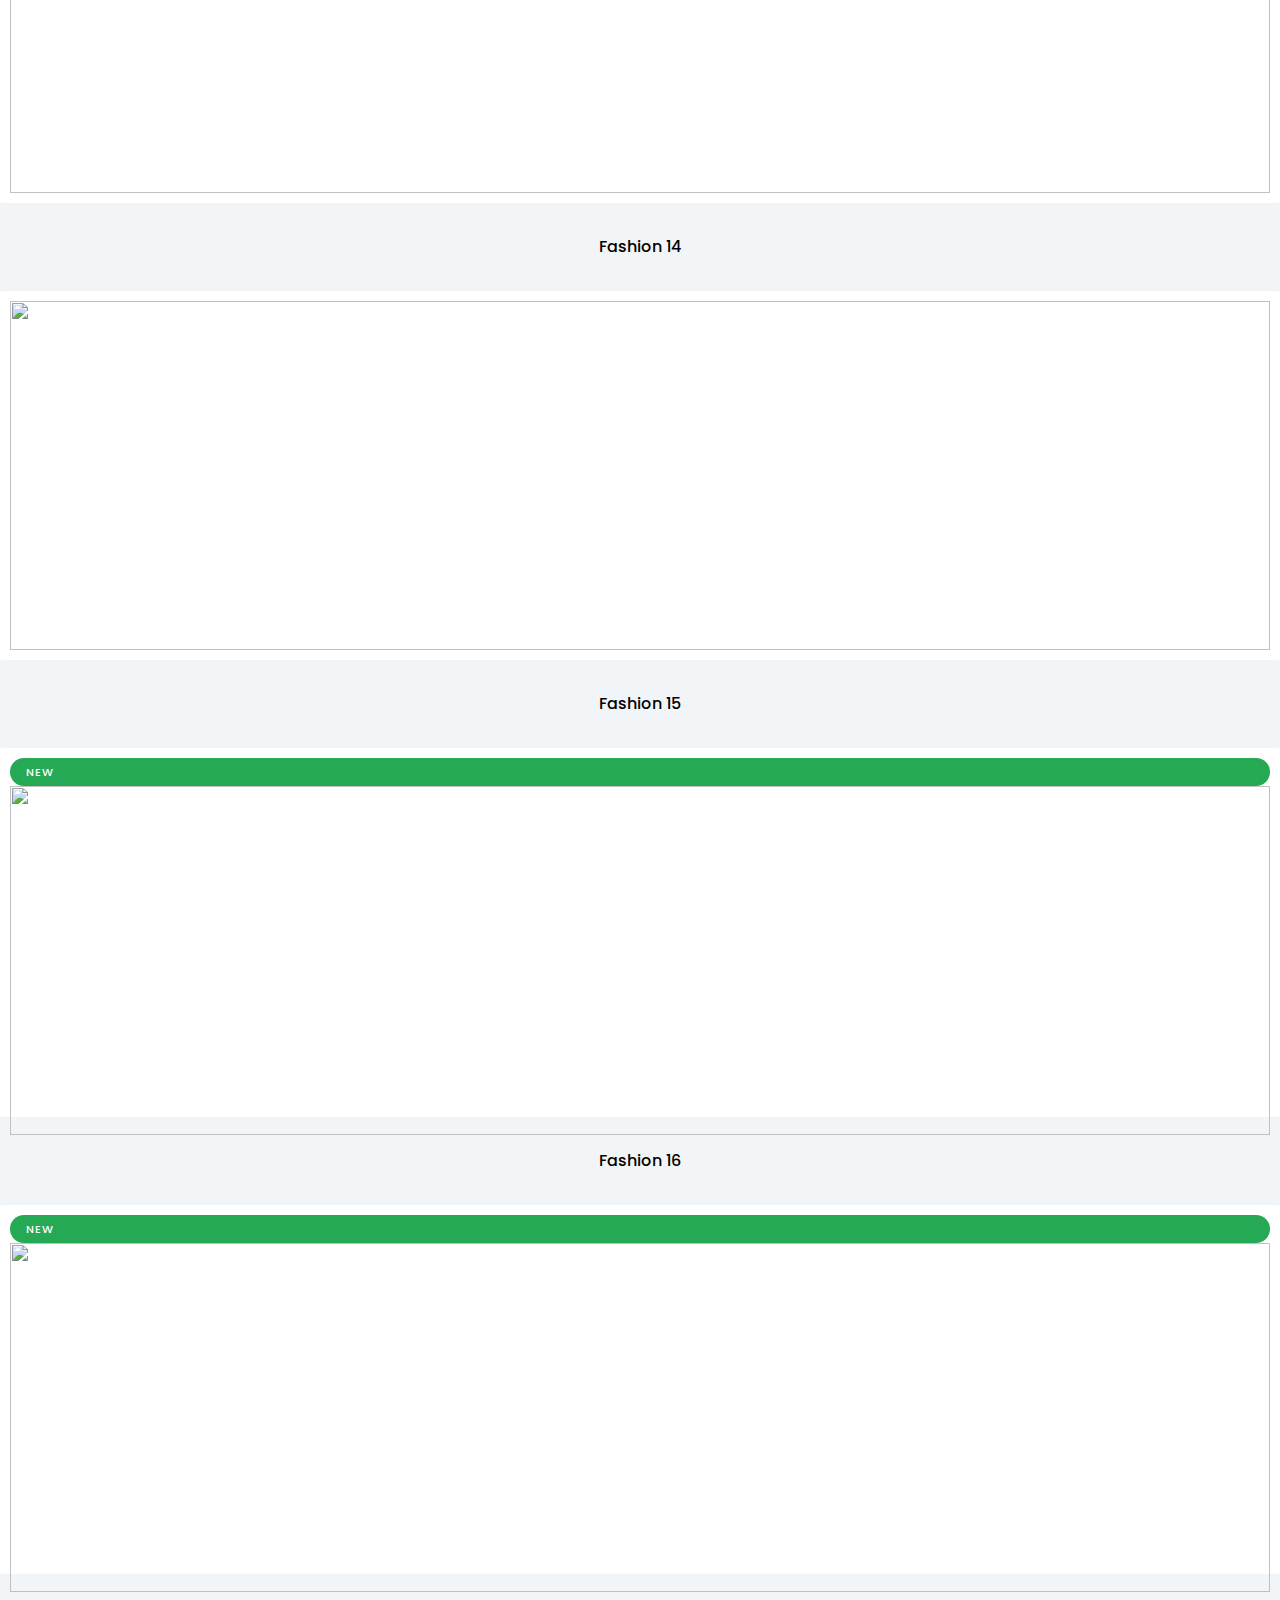
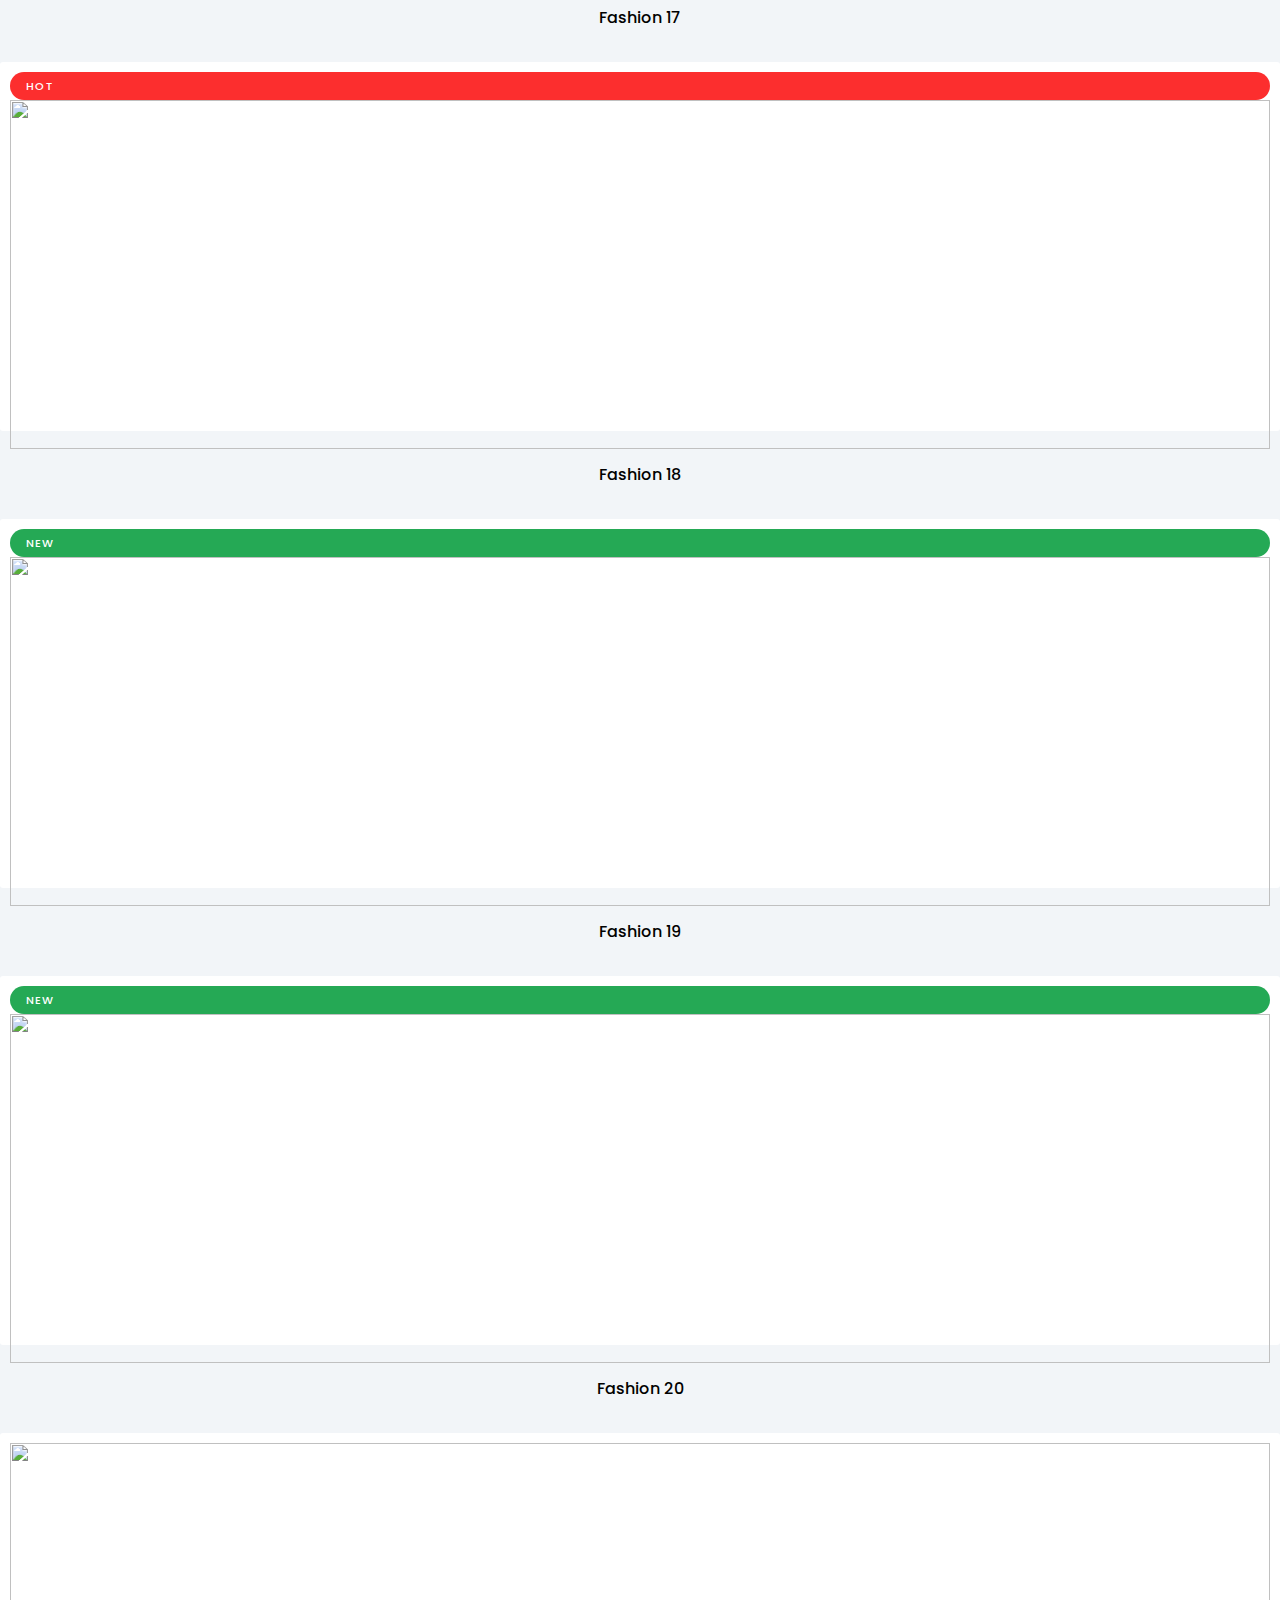
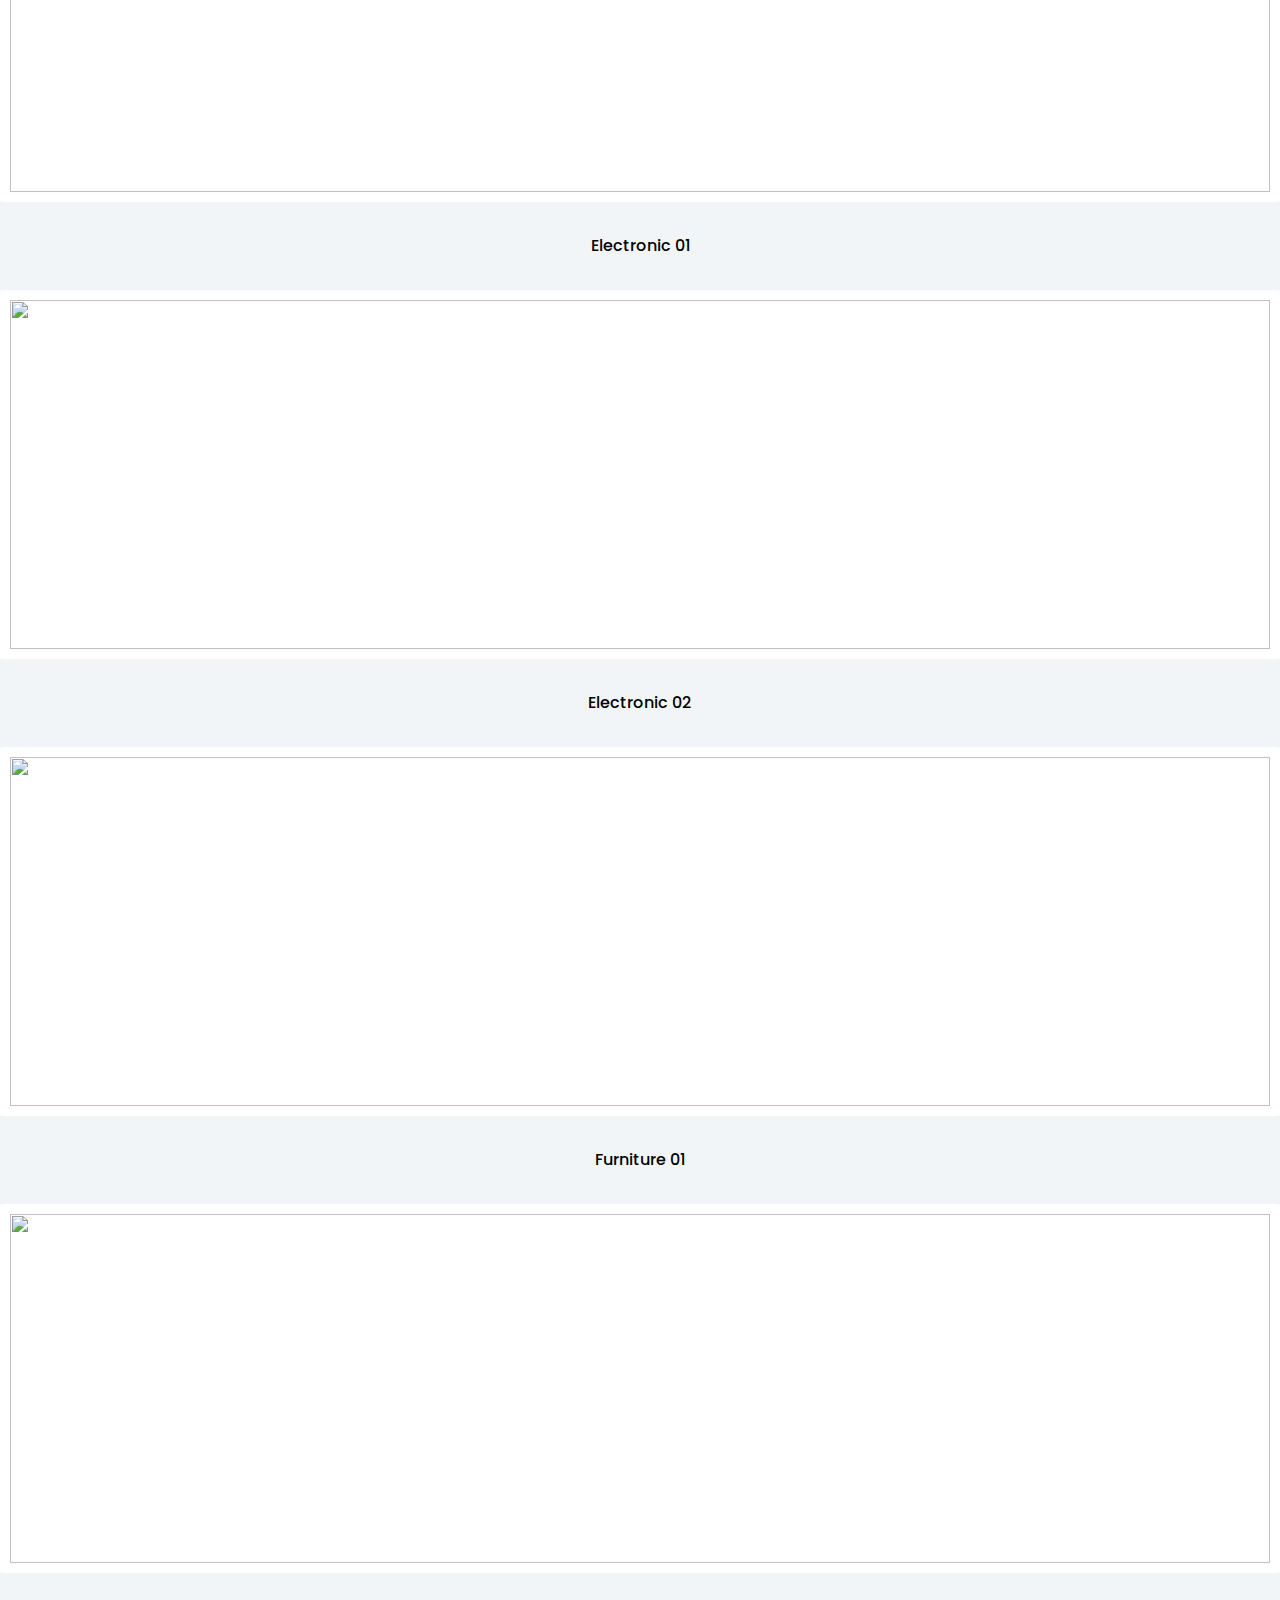
==== commit 685330a8: "." ====
--- a/index.html
+++ b/index.html
@@ -26,8 +26,8 @@
 
 <body>
         <div class="t4s_btn_trial">
-            <a target="__blank" href="https://shopify.pxf.io/n1dJdx" class="">
-                <span>Don’t have a Shopify Store? </span> Start your free trial 
+            <a href="https://shopify.pxf.io/n1dJdx" class="">
+                <span class="span1">Don’t have a Shopify Store? </span> <span>Start your free trial </span> 
                  <svg width="16" height="16" viewBox="0 0 16 16" fill="none" xmlns="http://www.w3.org/2000/svg"> <path fill-rule="evenodd" clip-rule="evenodd" d="M5.19526 11.8049C4.93491 11.5445 4.93491 11.1224 5.19526 10.8621L8.72386 7.33345L5.19526 3.80486C4.93491 3.54451 4.93491 3.1224 5.19526 2.86205C5.45561 2.6017 5.87772 2.6017 6.13807 2.86205L10.1381 6.86205C10.3984 7.1224 10.3984 7.54451 10.1381 7.80486L6.13807 11.8049C5.87772 12.0652 5.45561 12.0652 5.19526 11.8049Z" fill="currentColor"></path> </svg>
             </a>
         </div>
@@ -192,7 +192,7 @@
         
                                     </div>
                                 </div>
-                                <li class="t4s_li_sub_menu"> <a href="#demo20">Demo</a>
+                                <li class="t4s_li_sub_menu t4s_li_sub_menu-click"> <a href="#demo20">Demo</a>
                                     <ul class="t4s_sub_menu">
                                         <li>
                                             <a class="t4s_a_sub_menu" href="#">Default Demo</a>
@@ -325,11 +325,11 @@
                             </div>
                             <div data-wow-delay="0.3s" data-wow-duration="2s"
                                 class="wow bounceInRight  t4s_witdth_img2  position_ab t4s_img_position_phone">
-                                <img class="" src="./images/phone2.png" alt="">
+                                <img class="" src="./images/Layer 641 (1).png" alt="">
                             </div>
                             <div data-wow-delay="0.3s" data-wow-duration="2s"
                                 class="wow bounceInLeft  position_ab t4s_img_position_computer">
-                                <img class="t4s_witdth_img" src="./images/computer 2.png" alt="">
+                                <img class="t4s_witdth_img" src="./images/MacBook Air (1).png" alt="">
                             </div>
                         </div>
                     </div>
@@ -404,7 +404,7 @@
                                         class="t4s_item_content_tab t4s_item_content_tab1 col-lg-6 col-12 position-relative">
                                         <img class="t4s_img_tab" src="./images/Home 18_women copy.png" alt="">
                                         <img class="wow fadeInLeft t4s_img_phone position-absolute"
-                                            src="./images/phone4.png" alt="">
+                                            src="./images/Layer 642 (1).png" alt="">
                                     </div>
                                     <div
                                         class=" wow fadeInRight t4s_item_content_tab t4s_item_content_tab2 col-lg-6 col-12 position-relative">
@@ -472,7 +472,7 @@
                                     <div class="t4s_tag_home_main position-absolute">hot</div>
                                     <a class="link_demo"
                                         href="https://demo-unsen.myshopify.com/?preview_theme_id=134122471665">
-                                        <img src="./images/Home 18_women copy (1).png" alt="">
+                                        <img src="./images/Ladi_ảnhArtboard 5.jpg" alt="">
                                     </a>
                                 </div>
                             </div>
@@ -485,7 +485,7 @@
                                 <div class="position-relative">
                                     <a class="link_demo"
                                         href="https://demo-unsen.myshopify.com/?preview_theme_id=134197805297">
-                                        <img src="./images/Home 18_women copy (1).png" alt="">
+                                        <img src="./images/Ladi_ảnhArtboard 6.jpg" alt="">
                                     </a>
                                 </div>
                             </div>
@@ -498,7 +498,7 @@
                                 <div class="position-relative">
                                     <a class="link_demo"
                                         href="https://demo-unsen.myshopify.com/?preview_theme_id=134217761009">
-                                        <img src="./images/Home 18_women copy (1).png" alt="">
+                                        <img src="./images/Ladi_ảnhArtboard 9.jpg" alt="">
                                     </a>
                                 </div>
                             </div>
@@ -511,7 +511,7 @@
                                 <div class="position-relative">
                                     <a class="link_demo"
                                         href="https://demo-unsen.myshopify.com/?preview_theme_id=134235848945">
-                                        <img src="./images/Home 18_women copy (1).png" alt="">
+                                        <img src="./images/Ladi_ảnhArtboard 8.jpg" alt="">
                                     </a>
                                 </div>
                             </div>
@@ -524,7 +524,7 @@
                                 <div class="position-relative">
                                     <a class="link_demo"
                                         href="https://demo-unsen.myshopify.com/?preview_theme_id=134259015921">
-                                        <img src="./images/Home 18_women copy (1).png" alt="">
+                                        <img src="./images/Ladi_ảnhArtboard 7.jpg" alt="">
                                     </a>
                                 </div>
                             </div>
@@ -537,7 +537,7 @@
                                 <div class="position-relative">
                                     <a class="link_demo"
                                         href="https://demo-unsen.myshopify.com/?preview_theme_id=134263046385">
-                                        <img src="./images/Home 18_women copy (1).png" alt="">
+                                        <img src="./images/Ladi_ảnhArtboard 10.jpg" alt="">
                                     </a>
                                 </div>
                             </div>
@@ -550,7 +550,7 @@
                                 <div class="position-relative">
                                     <a class="link_demo"
                                         href="https://demo-unsen.myshopify.com/?preview_theme_id=134280904945">
-                                        <img src="./images/Home 18_women copy (1).png" alt="">
+                                        <img src="./images/Ladi_ảnhArtboard 11.jpg" alt="">
                                     </a>
                                 </div>
                             </div>
@@ -564,7 +564,7 @@
                                     <div class="t4s_tag_home_main position-absolute">hot</div>
                                     <a class="link_demo"
                                         href="https://demo-unsen.myshopify.com/?preview_theme_id=134284574961">
-                                        <img src="./images/Home 18_women copy (1).png" alt="">
+                                        <img src="./images/Ladi_ảnhArtboard 12.jpg" alt="">
                                     </a>
                                 </div>
                             </div>
@@ -577,7 +577,7 @@
                                 <div class="position-relative">
                                     <a class="link_demo"
                                         href="https://demo-unsen.myshopify.com/?preview_theme_id=134321012977">
-                                        <img src="./images/Home 18_women copy (1).png" alt="">
+                                        <img src="./images/Ladi_ảnhArtboard 15.jpg" alt="">
                                     </a>
                                 </div>
                             </div>
@@ -590,7 +590,7 @@
                                 <div class="position-relative">
                                     <a class="link_demo"
                                         href="https://demo-unsen.myshopify.com/pages/home-10/?preview_theme_id=134235848945">
-                                        <img src="./images/Home 18_women copy (1).png" alt="">
+                                        <img src="./images/Ladi_ảnhArtboard 14.jpg" alt="">
                                     </a>
                                 </div>
                             </div>
@@ -603,7 +603,7 @@
                                 <div class="position-relative">
                                     <a class="link_demo"
                                         href="https://demo-unsen.myshopify.com/?preview_theme_id=134262620401">
-                                        <img src="./images/Home 18_women copy (1).png" alt="">
+                                        <img src="./images/Ladi_ảnhArtboard 16.jpg" alt="">
                                     </a>
                                 </div>
                             </div>
@@ -616,7 +616,7 @@
                                 <div class="position-relative">
                                     <a class="link_demo"
                                         href="https://demo-unsen.myshopify.com/?preview_theme_id=134143705329">
-                                        <img src="./images/Home 18_women copy (1).png" alt="">
+                                        <img src="./images/Ladi_ảnhArtboard 13.jpg" alt="">
                                     </a>
                                 </div>
                             </div>
@@ -629,7 +629,7 @@
                                 <div class="position-relative">
                                     <a class="link_demo"
                                         href="https://demo-unsen.myshopify.com/?preview_theme_id=134160220401">
-                                        <img src="./images/Home 18_women copy (1).png" alt="">
+                                        <img src="./images/Ladi_ảnhArtboard 17.jpg" alt="">
                                     </a>
                                 </div>
                             </div>
@@ -642,7 +642,7 @@
                                 <div class="position-relative">
                                     <a class="link_demo"
                                         href="https://demo-unsen.myshopify.com/?preview_theme_id=134240731377">
-                                        <img src="./images/Home 18_women copy (1).png" alt="">
+                                        <img src="./images/Ladi_ảnhArtboard 18.jpg" alt="">
                                     </a>
                                 </div>
                             </div>
@@ -655,7 +655,7 @@
                                 <div class="position-relative">
                                     <a class="link_demo"
                                         href="https://demo-unsen.myshopify.com/?preview_theme_id=134258327793">
-                                        <img src="./images/Home 18_women copy (1).png" alt="">
+                                        <img src="./images/Ladi_ảnhArtboard 21.jpg" alt="">
                                     </a>
                                 </div>
                             </div>
@@ -669,7 +669,7 @@
                                     <div class="t4s_tag_home_main t4s_tag_home_main_new position-absolute">new</div>
                                     <a class="link_demo"
                                         href="https://demo-unsen.myshopify.com/?preview_theme_id=134657802481">
-                                        <img src="./images/Home 18_women copy (1).png" alt="">
+                                        <img src="./images/Ladi_ảnhArtboard 3.jpg" alt="">
                                     </a>
                                 </div>
                             </div>
@@ -683,7 +683,7 @@
                                     <div class="t4s_tag_home_main t4s_tag_home_main_new position-absolute">new</div>
                                     <a class="link_demo"
                                         href="https://demo-unsen.myshopify.com/?preview_theme_id=134675792113">
-                                        <img src="./images/Home 18_women copy (1).png" alt="">
+                                        <img src="./images/Ladi_ảnhArtboard 1.jpg" alt="">
                                     </a>
                                 </div>
                             </div>
@@ -711,7 +711,7 @@
                                     <div class="t4s_tag_home_main t4s_tag_home_main_new position-absolute">new</div>
                                     <a class="link_demo"
                                         href="https://demo-unsen.myshopify.com/?preview_theme_id=134703055089">
-                                        <img src="./images/Home 18_women copy (1).png" alt="">
+                                        <img src="./images/Ladi_ảnhArtboard 2.jpg" alt="">
                                     </a>
                                 </div>
                             </div>
@@ -725,7 +725,7 @@
                                     <div class="t4s_tag_home_main t4s_tag_home_main_new position-absolute">new</div>
                                     <a class="link_demo"
                                         href="https://demo-unsen.myshopify.com/?preview_theme_id=134751846641">
-                                        <img src="./images/Home 18_women copy (1).png" alt="">
+                                        <img src="./images/Ladi_ảnhArtboard 4.jpg" alt="">
                                     </a>
                                 </div>
                             </div>
@@ -739,7 +739,7 @@
                                 <div class="position-relative">
                                     <a class="link_demo"
                                         href="https://demo-unsen-2.myshopify.com/?preview_theme_id=126075207817">
-                                        <img src="./images/Home 18_women copy (1).png" alt="">
+                                        <img src="./images/Ladi_ảnhArtboard 27.jpg" alt="">
                                     </a>
                                 </div>
                             </div>
@@ -753,7 +753,7 @@
                                 <div class="position-relative">
                                     <a class="link_demo"
                                         href="https://demo-unsen-2.myshopify.com/?preview_theme_id=126112432265">
-                                        <img src="./images/Home 18_women copy (1).png" alt="">
+                                        <img src="./images/Ladi_ảnhArtboard 30.jpg" alt="">
                                     </a>
                                 </div>
                             </div>
@@ -767,7 +767,7 @@
                                 <div class="position-relative">
                                     <a class="link_demo"
                                         href="https://demo-unsen-2.myshopify.com/?preview_theme_id=125957800073">
-                                        <img src="./images/Home 18_women copy (1).png" alt="">
+                                        <img src="./images/Ladi_ảnhArtboard 20.jpg" alt="">
                                     </a>
                                 </div>
                             </div>
@@ -781,7 +781,7 @@
                                 <div class="position-relative">
                                     <a class="link_demo"
                                         href="https://demo-unsen-2.myshopify.com/?preview_theme_id=126021042313">
-                                        <img src="./images/Home 18_women copy (1).png" alt="">
+                                        <img src="./images/Ladi_ảnhArtboard 19.jpg" alt="">
                                     </a>
                                 </div>
                             </div>
@@ -795,7 +795,7 @@
                                 <div class="position-relative">
                                     <a class="link_demo"
                                         href="https://demo-unsen-2.myshopify.com/?preview_theme_id=126097260681">
-                                        <img src="./images/Home 18_women copy (1).png" alt="">
+                                        <img src="./images/Ladi_ảnhArtboard 22.jpg" alt="">
                                     </a>
                                 </div>
                             </div>
@@ -809,7 +809,7 @@
                                 <div class="position-relative">
                                     <a class="link_demo"
                                         href="https://demo-unsen-2.myshopify.com/?preview_theme_id=126117380233">
-                                        <img src="./images/Home 18_women copy (1).png" alt="">
+                                        <img src="./images/furniture 04.jpeg" alt="">
                                     </a>
                                 </div>
                             </div>
@@ -823,7 +823,7 @@
                                 <div class="position-relative">
                                     <a class="link_demo"
                                         href="https://demo-unsen-2.myshopify.com/?preview_theme_id=126178164873">
-                                        <img src="./images/Home 18_women copy (1).png" alt="">
+                                        <img src="./images/Ladi_ảnhArtboard 23.jpg" alt="">
                                     </a>
                                 </div>
                             </div>
@@ -837,7 +837,7 @@
                                 <div class="position-relative">
                                     <a class="link_demo"
                                         href="https://demo-unsen-2.myshopify.com/?preview_theme_id=126178853001">
-                                        <img src="./images/Home 18_women copy (1).png" alt="">
+                                        <img src="./images/Ladi_ảnhArtboard 24.jpg" alt="">
                                     </a>
                                 </div>
                             </div>
@@ -850,7 +850,7 @@
                                 <div class="position-relative">
                                     <a class="link_demo"
                                         href="https://demo-unsen-2.myshopify.com/?preview_theme_id=126027006089">
-                                        <img src="./images/Home 18_women copy (1).png" alt="">
+                                        <img src="./images/Ladi_ảnhArtboard 25.jpg" alt="">
                                     </a>
                                 </div>
                             </div>
@@ -863,7 +863,7 @@
                                 <div class="position-relative">
                                     <a class="link_demo"
                                         href="https://demo-unsen-2.myshopify.com/?preview_theme_id=126091690121">
-                                        <img src="./images/Home 18_women copy (1).png" alt="">
+                                        <img src="./images/Ladi_ảnhArtboard 26.jpg" alt="">
                                     </a>
                                 </div>
                             </div>
@@ -876,7 +876,7 @@
                                 <div class="position-relative">
                                     <a class="link_demo"
                                         href="https://demo-unsen-2.myshopify.com/?preview_theme_id=126136778889">
-                                        <img src="./images/Home 18_women copy (1).png" alt="">
+                                        <img src="./images/Ladi_ảnhArtboard 29.jpg" alt="">
                                     </a>
                                 </div>
                             </div>
@@ -889,7 +889,7 @@
                                 <div class="position-relative">
                                     <a class="link_demo"
                                         href="https://demo-unsen-2.myshopify.com/?preview_theme_id=126157029513">
-                                        <img src="./images/Home 18_women copy (1).png" alt="">
+                                        <img src="./images/Ladi_ảnhArtboard 28.jpg" alt="">
                                     </a>
                                 </div>
                             </div>
@@ -902,7 +902,7 @@
                                 <div class="position-relative">
                                     <a class="link_demo"
                                         href="https://demo-unsen-2.myshopify.com/?preview_theme_id=126237278345">
-                                        <img src="./images/Home 18_women copy (1).png" alt="">
+                                        <img src="./images/Ladi_ảnhArtboard 32.jpg" alt="">
                                     </a>
                                 </div>
                             </div>
@@ -915,7 +915,7 @@
                                 <div class="position-relative">
                                     <a class="link_demo"
                                         href="https://demo-unsen-2.myshopify.com/?preview_theme_id=126241046665">
-                                        <img src="./images/Home 18_women copy (1).png" alt="">
+                                        <img src="./images/Ladi_ảnhArtboard 31.jpg" alt="">
                                     </a>
                                 </div>
                             </div>
@@ -928,7 +928,7 @@
                                 <div class="position-relative">
                                     <a class="link_demo"
                                         href="https://demo-unsen-2.myshopify.com/?preview_theme_id=126140383369">
-                                        <img src="./images/Home 18_women copy (1).png" alt="">
+                                        <img src="./images/Ladi_ảnhArtboard 33.jpg" alt="">
                                     </a>
                                 </div>
                             </div>
@@ -941,7 +941,7 @@
                                 <div class="position-relative">
                                     <a class="link_demo"
                                         href="https://demo-unsen-2.myshopify.com/?preview_theme_id=126219780233">
-                                        <img src="./images/Home 18_women copy (1).png" alt="">
+                                        <img src="./images/Ladi_ảnhArtboard 34.jpg" alt="">
                                     </a>
                                 </div>
                             </div>
@@ -1062,7 +1062,7 @@
                     <div class="t4s_item_EC_sp col_13_3 col-sm-6 col-12">
                         <div class="t4s_item_sp">
                             <div class="t4s_item_sp_img">
-                                <img src="./images/L (5).png" alt="">
+                                <img src="./images/L_update.jpg" alt="">
                             </div>
                             <p class="t4s_title_sp_img"> <a href="#">Advanced Variable</a> </p>
                             <p class="t4s_dis_sp_img">
@@ -1073,7 +1073,7 @@
                     <div class="t4s_item_EC_sp col_13_3 col-sm-6 col-12">
                         <div class="t4s_item_sp">
                             <div class="t4s_item_sp_img">
-                                <img src="./images/Layer 32 (6).png" alt="">
+                                <img src="./images/Ellipse_1@2x.jpg" alt="">
                             </div>
                             <p class="t4s_title_sp_img"><a href="#">Responsive & mobile first</a></p>
                             <p class="t4s_dis_sp_img">
@@ -1085,7 +1085,7 @@
                     <div class="t4s_item_EC_sp col-13_4 col-sm-6 col-12">
                         <div class="t4s_item_sp">
                             <div class="t4s_item_sp_img">
-                                <img src="./images/Vector Smart Object copy 7 (1).png" alt="">
+                                <img src="./images/Vector_Smart_Object_copy 7@2x.jpg" alt="">
                             </div>
                             <p class="t4s_title_sp_img"><a href="#">AJAX shop, pagination, filters by size & color</a>
                             </p>
@@ -1098,7 +1098,7 @@
                     <div class="t4s_item_EC_sp col-13_4 col-sm-6 col-12">
                         <div class="t4s_item_sp">
                             <div class="t4s_item_sp_img">
-                                <img src="./images/Layer 34 (1).png" alt="">
+                                <img src="./images/Layer_333.jpg" alt="">
                             </div>
                             <p class="t4s_title_sp_img"><a href="#">Different products pages layouts & styles</a></p>
                             <p class="t4s_dis_sp_img">
@@ -1110,7 +1110,29 @@
                     <div class="t4s_item_EC_sp col_13_3 col-sm-6 col-12">
                         <div class="t4s_item_sp">
                             <div class="t4s_item_sp_img">
-                                <img src="./images/L (5).png" alt="">
+                                <img src="./images/Vector_Smart_Object_update.jpg" alt="">
+                            </div>
+                            <p class="t4s_title_sp_img"><a href="#">Optimized cart slide</a></p>
+                            <p class="t4s_dis_sp_img">
+                                Provides your visitors with an ultimate user experience on mobile device
+                            </p>
+                        </div>
+                    </div>
+                    <div class="t4s_item_EC_sp col_13_3 col-sm-6 col-12">
+                        <div class="t4s_item_sp">
+                            <div class="t4s_item_sp_img">
+                                <img src="./images/Vector_Smart_Object1_update.jpg" alt="">
+                            </div>
+                            <p class="t4s_title_sp_img"><a href="#">Off canvas hidden sidebar</a></p>
+                            <p class="t4s_dis_sp_img">
+                                Provides your visitors with an ultimate user experience on mobile device
+                            </p>
+                        </div>
+                    </div>
+                    <div class="t4s_item_EC_sp col_13_3 col-sm-6 col-12">
+                        <div class="t4s_item_sp">
+                            <div class="t4s_item_sp_img">
+                                <img src="./images/Layer_47_update.jpg" alt="">
                             </div>
                             <p class="t4s_title_sp_img"><a href="#">Advanced Variable</a></p>
                             <p class="t4s_dis_sp_img">
@@ -1121,47 +1143,24 @@
                     <div class="t4s_item_EC_sp col_13_3 col-sm-6 col-12">
                         <div class="t4s_item_sp">
                             <div class="t4s_item_sp_img">
-                                <img src="./images/Layer 32 (6).png" alt="">
-                            </div>
-                            <p class="t4s_title_sp_img"><a href="#">Responsive & mobile first</a></p>
+                                <img src="./images/Vector_Smart_Object2_update.jpg" alt="">
+                            </div>
+                            <p class="t4s_title_sp_img"><a href="#">Ajax quickshop & add to cart</a></p>
                             <p class="t4s_dis_sp_img">
                                 Provides your visitors with an ultimate user experience on mobile device
                             </p>
                         </div>
                     </div>
-                    <div class="t4s_item_EC_sp col_13_3 col-sm-6 col-12">
-                        <div class="t4s_item_sp">
-                            <div class="t4s_item_sp_img">
-                                <img src="./images/L (5).png" alt="">
-                            </div>
-                            <p class="t4s_title_sp_img"><a href="#">Advanced Variable</a></p>
-                            <p class="t4s_dis_sp_img">
-                                Products variations colors and images without any additional plugins.
-                            </p>
-                        </div>
-                    </div>
-                    <div class="t4s_item_EC_sp col_13_3 col-sm-6 col-12">
-                        <div class="t4s_item_sp">
-                            <div class="t4s_item_sp_img">
-                                <img src="./images/Layer 32 (6).png" alt="">
-                            </div>
-                            <p class="t4s_title_sp_img"><a href="#">Responsive & mobile first</a></p>
-                            <p class="t4s_dis_sp_img">
-                                Provides your visitors with an ultimate user experience on mobile device
-                            </p>
-                        </div>
-                    </div>
 
                     <div class="t4s_item_EC_sp col-13_4 col-sm-6 col-12">
                         <div class="t4s_item_sp">
                             <div class="t4s_item_sp_img">
-                                <img src="./images/Vector Smart Object copy 7 (1).png" alt="">
-                            </div>
-                            <p class="t4s_title_sp_img"><a href="#">AJAX shop, pagination, filters by size & color</a>
+                                <img src="./images/Vector_SmartObject3_update.jpg" alt="">
+                            </div>
+                            <p class="t4s_title_sp_img"><a href="#">Megamenu built-in</a>
                             </p>
                             <p class="t4s_dis_sp_img">
-                                Increase the conversion twice by reducing the time needed for customers to complete the
-                                order.
+                                Increase the conversion twice by reducing the time needed for customers to complete the order.
                             </p>
                         </div>
                     </div>
@@ -1189,194 +1188,180 @@
                 <button class="t4s_tab_links2" data-tab="collection">collection</button>
                 <button class="t4s_tab_links2" data-tab="page_demo">Page demo</button>
             </div>
-            <div class="t4s_slide_wrap">
+            <div class="t4s_slide_wrap mw_1920 container">
+                <!-- slide 1 -->
                 <div class="t4s_slide tb-show product">
                     <div class=" t4s_slide_wrap row"
                         data-flickity='{ "cellAlign": "left","contain": true , "groupCells": true, "pageDots": false }'>
                         <div class=" t4s_slide_wrap_item col-xl-3 col-md-4 col-sm-6 col-12">
-                            <a href="#">
+                            <a target="__blank" href="https://demo-unsen.myshopify.com/collections/women/products/bella-tie-shoulder-cami-multi-colors?view=grid-1&preview_theme_id=134235848945">
                                 <div class="t4s_img_home_main_slide">
-                                    <div></div>
+                                    <img src="./images/PR1.jpg" alt="">
                                 </div>
                             </a>
-
                         </div>
                         <div class=" t4s_slide_wrap_item col-xl-3 col-md-4 col-sm-6 col-12">
-                            <a href="#">
+                            <a target="__blank" href="https://demo-unsen.myshopify.com/products/oversized-graphic-hoodie?view=grid-2&preview_theme_id=">
                                 <div class="t4s_img_home_main_slide">
-                                    <div></div>
+                                    <img src="./images/PR2.png" alt="">
                                 </div>
                             </a>
 
                         </div>
                         <div class=" t4s_slide_wrap_item col-xl-3 col-md-4 col-sm-6 col-12">
-                            <a href="#">
+                            <a target="__blank" href="https://demo-unsen.myshopify.com/collections/women/products/denim-jacket-sun-bleached?view=combined-grid&preview_theme_id=">
                                 <div class="t4s_img_home_main_slide">
-                                    <div></div>
+                                    <img src="./images/Product_combined_grid.png" alt="">
                                 </div>
                             </a>
 
                         </div>
                         <div class=" t4s_slide_wrap_item col-xl-3 col-md-4 col-sm-6 col-12">
-                            <a href="#">
+                            <a target="__blank" href="https://demo-unsen.myshopify.com/collections/women/products/bella-tie-shoulder-cami?view=thumbnails-bottom&preview_theme_id=">
                                 <div class="t4s_img_home_main_slide">
-                                    <div></div>
+                                    <img src="./images/Product_bottom_thumbnails.png" alt="">
                                 </div>
                             </a>
 
                         </div>
                         <div class=" t4s_slide_wrap_item col-xl-3 col-md-4 col-sm-6 col-12">
-                            <a href="#">
+                            <a target="__blank" href="https://demo-unsen.myshopify.com/collections/women/products/bella-tie-shoulder-cami?view=thumbnails-right&preview_theme_id=">
                                 <div class="t4s_img_home_main_slide">
-                                    <div></div>
+                                    <img src="./images/Product_right_thumbnails.png" alt="">
                                 </div>
                             </a>
 
                         </div>
                         <div class=" t4s_slide_wrap_item col-xl-3 col-md-4 col-sm-6 col-12">
-                            <a href="#">
+                            <a target="__blank" href="https://demo-unsen.myshopify.com/collections/women/products/simona-ribbed-cardigan?view=thumbnails-without&preview_theme_id=">
                                 <div class="t4s_img_home_main_slide">
-                                    <div></div>
+                                    <img src="./images/Product_without_thumbnails.png" alt="">
                                 </div>
                             </a>
 
                         </div>
                         <div class=" t4s_slide_wrap_item col-xl-3 col-md-4 col-sm-6 col-12">
-                            <a href="#">
+                            <a target="__blank" href="https://demo-unsen.myshopify.com/products/jean-trousers-zero-gravity?view=slider-center&preview_theme_id=">
                                 <div class="t4s_img_home_main_slide">
-                                    <div></div>
+                                    <img src="./images/Product_slider_center.png" alt="">
                                 </div>
                             </a>
 
                         </div>
+                        <div class=" t4s_slide_wrap_item col-xl-3 col-md-4 col-sm-6 col-12">
+                            <a target="__blank" href="https://demo-unsen.myshopify.com/products/bella-tie-shoulder-cami?view=left-sidebar&preview_theme_id=">
+                                <div class="t4s_img_home_main_slide">
+                                    <img src="./images/Product_left_sidebar.png" alt="">
+                                </div>
+                            </a>
+
+                        </div>
                     </div>
                 </div>
+                 <!-- slide 2 -->
                 <div class="t4s_slide tb-hidden collection">
                     <div class=" t4s_slide_wrap row"
                         data-flickity='{ "cellAlign": "left","contain": true , "groupCells": true, "pageDots": false }'>
                         <div class=" t4s_slide_wrap_item col-xl-3 col-md-4 col-sm-6 col-12">
-                            <a href="#">
-                                <div class="t4s_img_home_main_slide1">
-                                    <div></div>
+                            <a target="__blank" href="https://demo-unsen.myshopify.com/collections/women">
+                                <div class="t4s_img_home_main_slide">
+                                    <img src="./images/Grid_Layout.png" alt="">
                                 </div>
                             </a>
-
                         </div>
                         <div class=" t4s_slide_wrap_item col-xl-3 col-md-4 col-sm-6 col-12">
-                            <a href="#">
-                                <div class="t4s_img_home_main_slide1">
-                                    <div></div>
+                            <a target="__blank" href="https://demo-unsen.myshopify.com/collections/women?page=2&view=masonry">
+                                <div class="t4s_img_home_main_slide">
+                                    <img src="./images/Masonry_layout_collection.png" alt="">
                                 </div>
                             </a>
-
                         </div>
                         <div class=" t4s_slide_wrap_item col-xl-3 col-md-4 col-sm-6 col-12">
-                            <a href="#">
-                                <div class="t4s_img_home_main_slide1">
-                                    <div></div>
+                            <a target="__blank" href="https://demo-unsen.myshopify.com/collections/women?page=2&view=left-sidebar">
+                                <div class="t4s_img_home_main_slide">
+                                    <img src="./images/Left_sidebar_collection.png" alt="">
                                 </div>
                             </a>
-
                         </div>
                         <div class=" t4s_slide_wrap_item col-xl-3 col-md-4 col-sm-6 col-12">
-                            <a href="#">
-                                <div class="t4s_img_home_main_slide1">
-                                    <div></div>
+                            <a target="__blank" href="https://demo-unsen.myshopify.com/collections/women?page=2&view=drawer-sidebar">
+                                <div class="t4s_img_home_main_slide">
+                                    <img src="./images/Drawer_sidebar (1).png" alt="">
                                 </div>
                             </a>
-
                         </div>
                         <div class=" t4s_slide_wrap_item col-xl-3 col-md-4 col-sm-6 col-12">
-                            <a href="#">
-                                <div class="t4s_img_home_main_slide1">
-                                    <div></div>
+                            <a target="__blank" href="https://demo-unsen.myshopify.com/collections/women">
+                                <div class="t4s_img_home_main_slide">
+                                    <img src="./images/Filter_options.png" alt="">
                                 </div>
                             </a>
-
                         </div>
                         <div class=" t4s_slide_wrap_item col-xl-3 col-md-4 col-sm-6 col-12">
-                            <a href="#">
-                                <div class="t4s_img_home_main_slide1">
-                                    <div></div>
+                            <a target="__blank" href="https://demo-unsen.myshopify.com/collections/women?page=2&view=left-sidebar">
+                                <div class="t4s_img_home_main_slide">
+                                    <img src="./images/Filters_sidebar.png" alt="">
                                 </div>
                             </a>
-
-                        </div>
-                        <div class=" t4s_slide_wrap_item col-xl-3 col-md-4 col-sm-6 col-12">
-                            <a href="#">
-                                <div class="t4s_img_home_main_slide1">
-                                    <div></div>
-                                </div>
-                            </a>
-
                         </div>
                     </div>
                 </div>
+                 <!-- slide 3 -->
                 <div class="t4s_slide tb-hidden page_demo">
                     <div class=" t4s_slide_wrap row"
                         data-flickity='{ "cellAlign": "left","contain": true , "groupCells": true, "pageDots": false }'>
                         <div class=" t4s_slide_wrap_item col-xl-3 col-md-4 col-sm-6 col-12">
-                            <a href="#">
+                            <a target="__blank" href="https://demo-unsen.myshopify.com/pages/contact">
                                 <div class="t4s_img_home_main_slide">
-                                    <div></div>
+                                    <img src="./images/Contact_Us_demo.png" alt="">
                                 </div>
                             </a>
-
                         </div>
                         <div class=" t4s_slide_wrap_item col-xl-3 col-md-4 col-sm-6 col-12">
-                            <a href="#">
+                            <a target="__blank" href="https://demo-unsen.myshopify.com/pages/fashion-18-sale">
                                 <div class="t4s_img_home_main_slide">
-                                    <div></div>
+                                    <img src="./images/SALE.png" alt="">
                                 </div>
                             </a>
-
                         </div>
                         <div class=" t4s_slide_wrap_item col-xl-3 col-md-4 col-sm-6 col-12">
-                            <a href="#">
+                            <a target="__blank" href="https://demo-unsen.myshopify.com/pages/store-locations">
                                 <div class="t4s_img_home_main_slide">
-                                    <div></div>
+                                    <img src="./images/Store_Locator.png" alt="">
                                 </div>
                             </a>
-
                         </div>
                         <div class=" t4s_slide_wrap_item col-xl-3 col-md-4 col-sm-6 col-12">
-                            <a href="#">
+                            <a target="__blank" href="https://demo-unsen.myshopify.com/pages/career">
                                 <div class="t4s_img_home_main_slide">
-                                    <div></div>
+                                    <img src="./images/Careers.png" alt="">
                                 </div>
                             </a>
-
                         </div>
                         <div class=" t4s_slide_wrap_item col-xl-3 col-md-4 col-sm-6 col-12">
-                            <a href="#">
+                            <a target="__blank" href="https://demo-unsen.myshopify.com/pages/brands">
                                 <div class="t4s_img_home_main_slide">
-                                    <div></div>
+                                    <img src="./images/Brands.png" alt="">
                                 </div>
                             </a>
-
                         </div>
                         <div class=" t4s_slide_wrap_item col-xl-3 col-md-4 col-sm-6 col-12">
-                            <a href="#">
+                            <a target="__blank" href="https://demo-unsen.myshopify.com/pages/timeline?preview_theme_id=">
                                 <div class="t4s_img_home_main_slide">
-                                    <div></div>
+                                    <img src="./images/timeline.png" alt="">
                                 </div>
                             </a>
-
                         </div>
                         <div class=" t4s_slide_wrap_item col-xl-3 col-md-4 col-sm-6 col-12">
-                            <a href="#">
+                            <a target="__blank" href="https://demo-unsen.myshopify.com/pages/404?preview_theme_id=">
                                 <div class="t4s_img_home_main_slide">
-                                    <div></div>
+                                    <img src="./images/page404.png" alt="">
                                 </div>
                             </a>
-
                         </div>
                     </div>
                 </div>
             </div>
-
-
-
             <div class="t4s_wrap_btn position-relative">
                 <button class="t4s_btn_slide">Purchase Unsen</button>
             </div>
@@ -1831,122 +1816,124 @@
                     </span>with our
                     app partner.</p>
             </div>
-            <div class="row t4s_app wow fadeInLeft position-relative">
-                <div class="col-xxl-2 col-xl-3 col-md-4 col-6 t4s_item_app">
-                    <div class="t4s_section_img_app">
-                        <img src="./images/EComposer.jpg" alt="">
-                    </div>
-                    <p class="t4s_title_app_partner_item">
-                        EComposer
-                    </p>
-                    <p class="t4s_sub_title_app_partner_item">Get Theme Partner plan for FREE</p>
-                </div>
-                <div class="col-xxl-2 col-xl-3 col-md-4 col-6 t4s_item_app">
-                    <div class="t4s_section_img_app position-relative">
-                        <img src="./images/LayoutHub.jpg" alt="">
-                        <p class="t4s_tag_off">20%off</p>
-                    </div>
-                    <p class="t4s_title_app_partner_item">
-                        LayoutHub
-                    </p>
-                    <p class="t4s_sub_title_app_partner_item">20% OFF on all Paid plans</p>
-                </div>
-                <div class="col-xxl-2 col-xl-3 col-md-4 col-6 t4s_item_app">
-                    <div class="t4s_section_img_app position-relative">
-                        <img src="./images/Avada.jpg" alt="">
-                        <p class="t4s_tag_off">50%off</p>
-                    </div>
-                    <p class="t4s_title_app_partner_item">
-                        Avada
-                    </p>
-                    <p class="t4s_sub_title_app_partner_item">50% OFF for all paid plans
-                        for 3 months</p>
-                </div>
-                <div class="col-xxl-2 col-xl-3 col-md-4 col-6 t4s_item_app">
-                    <div class="t4s_section_img_app">
-                        <img src="./images/Growave.jpg" alt="">
-                    </div>
-                    <p class="t4s_title_app_partner_item">
-                        Growave
-                    </p>
-                    <p class="t4s_sub_title_app_partner_item">extended 30-day free trial</p>
-                </div>
-                <div class="col-xxl-2 col-xl-3 col-md-4 col-6 t4s_item_app">
-                    <div class="t4s_section_img_app">
-                        <img src="./images/Ryviu.jpg" alt="">
-                    </div>
-                    <p class="t4s_title_app_partner_item">
-                        Ryviu
-                    </p>
-                    <p class="t4s_sub_title_app_partner_item">premium review app</p>
-                </div>
-                <div class="col-xxl-2 col-xl-3 col-md-4 col-6 t4s_item_app">
-                    <div class="t4s_section_img_app position-relative">
-                        <img src="./images/Loox.jpg" alt="">
-                        <p class="t4s_tag_off">10%off</p>
-                    </div>
-                    <p class="t4s_title_app_partner_item">
-                        Loox
-                    </p>
-                    <p class="t4s_sub_title_app_partner_item">get 10% discount</p>
-                </div>
-                <div class="col-xxl-2 col-xl-3 col-md-4 col-6 t4s_item_app">
-                    <div class="t4s_section_img_app position-relative">
-                        <img src="./images/Weglot.jpg" alt="">
-                        <p class="t4s_tag_off">20%off</p>
-                    </div>
-                    <p class="t4s_title_app_partner_item">
-                        Weglot
-                    </p>
-                    <p class="t4s_sub_title_app_partner_item">get 20% off for lifetime plan</p>
-                </div>
-                <div class="col-xxl-2 col-xl-3 col-md-4 col-6 t4s_item_app">
-                    <div class="t4s_section_img_app">
-                        <img src="./images/AliReview.jpg" alt="">
-                    </div>
-                    <p class="t4s_title_app_partner_item">
-                        AliReview
-                    </p>
-                    <p class="t4s_sub_title_app_partner_item">priority support</p>
-                </div>
-                <div class="col-xxl-2 col-xl-3 col-md-4 col-6 t4s_item_app">
-                    <div class="t4s_section_img_app position-relative">
-                        <img src="./images/Mailchimp.jpg" alt="">
-                        <p class="t4s_tag_off">50%off</p>
-                    </div>
-                    <p class="t4s_title_app_partner_item">
-                        Mailchimp
-                    </p>
-                    <p class="t4s_sub_title_app_partner_item">50% OFF on all Paid plans</p>
-                </div>
-                <div class="col-xxl-2 col-xl-3 col-md-4 col-6 t4s_item_app">
-                    <div class="t4s_section_img_app">
-                        <img src="./images/Flowio.jpg" alt="">
-                    </div>
-                    <p class="t4s_title_app_partner_item">
-                        Flowio
-                    </p>
-                    <p class="t4s_sub_title_app_partner_item">free 20K emails + all advanced
-                        features</p>
-                </div>
-                <div class="col-xxl-2 col-xl-3 col-md-4 col-6 t4s_item_app">
-                    <div class="t4s_section_img_app position-relative">
-                        <img src="./images/FlashSearch.jpg" alt="">
-                        <p class="t4s_tag_off">20%off</p>
-                    </div>
-                    <p class="t4s_title_app_partner_item">
-                        FlashSearch
-                    </p>
-                    <p class="t4s_sub_title_app_partner_item">Get 20% OFF on all Paid plans</p>
-                </div>
-                <div class="col-xxl-2 col-xl-3 col-md-4 col-6 t4s_item_app">
-                    <div class="t4s_section_img_app">
-                        <img src="./images/SoBooster.jpg" alt="">
-                    </div>
-                    <p class="t4s_title_app_partner_item">
-                        SoBooster
-                    </p>
-                    <p class="t4s_sub_title_app_partner_item">priority support</p>
+            <div class="container mw_1920 t4s_pd_unset">
+                <div class="row t4s_app wow fadeInLeft position-relative">
+                    <div class="col-xxl-2 col-xl-3 col-md-4 col-6 t4s_item_app">
+                        <div class="t4s_section_img_app">
+                            <img src="./images/EComposer.jpg" alt="">
+                        </div>
+                        <p class="t4s_title_app_partner_item">
+                            EComposer
+                        </p>
+                        <p class="t4s_sub_title_app_partner_item">Get Theme Partner plan for FREE</p>
+                    </div>
+                    <div class="col-xxl-2 col-xl-3 col-md-4 col-6 t4s_item_app">
+                        <div class="t4s_section_img_app position-relative">
+                            <img src="./images/LayoutHub.jpg" alt="">
+                            <p class="t4s_tag_off">20%off</p>
+                        </div>
+                        <p class="t4s_title_app_partner_item">
+                            LayoutHub
+                        </p>
+                        <p class="t4s_sub_title_app_partner_item">20% OFF on all Paid plans</p>
+                    </div>
+                    <div class="col-xxl-2 col-xl-3 col-md-4 col-6 t4s_item_app">
+                        <div class="t4s_section_img_app position-relative">
+                            <img src="./images/Avada.jpg" alt="">
+                            <p class="t4s_tag_off">50%off</p>
+                        </div>
+                        <p class="t4s_title_app_partner_item">
+                            Avada
+                        </p>
+                        <p class="t4s_sub_title_app_partner_item">50% OFF for all paid plans
+                            for 3 months</p>
+                    </div>
+                    <div class="col-xxl-2 col-xl-3 col-md-4 col-6 t4s_item_app">
+                        <div class="t4s_section_img_app">
+                            <img src="./images/Growave.jpg" alt="">
+                        </div>
+                        <p class="t4s_title_app_partner_item">
+                            Growave
+                        </p>
+                        <p class="t4s_sub_title_app_partner_item">extended 30-day free trial</p>
+                    </div>
+                    <div class="col-xxl-2 col-xl-3 col-md-4 col-6 t4s_item_app">
+                        <div class="t4s_section_img_app">
+                            <img src="./images/Ryviu.jpg" alt="">
+                        </div>
+                        <p class="t4s_title_app_partner_item">
+                            Ryviu
+                        </p>
+                        <p class="t4s_sub_title_app_partner_item">premium review app</p>
+                    </div>
+                    <div class="col-xxl-2 col-xl-3 col-md-4 col-6 t4s_item_app">
+                        <div class="t4s_section_img_app position-relative">
+                            <img src="./images/Loox.jpg" alt="">
+                            <p class="t4s_tag_off">10%off</p>
+                        </div>
+                        <p class="t4s_title_app_partner_item">
+                            Loox
+                        </p>
+                        <p class="t4s_sub_title_app_partner_item">get 10% discount</p>
+                    </div>
+                    <div class="col-xxl-2 col-xl-3 col-md-4 col-6 t4s_item_app">
+                        <div class="t4s_section_img_app position-relative">
+                            <img src="./images/Weglot.jpg" alt="">
+                            <p class="t4s_tag_off">20%off</p>
+                        </div>
+                        <p class="t4s_title_app_partner_item">
+                            Weglot
+                        </p>
+                        <p class="t4s_sub_title_app_partner_item">get 20% off for lifetime plan</p>
+                    </div>
+                    <div class="col-xxl-2 col-xl-3 col-md-4 col-6 t4s_item_app">
+                        <div class="t4s_section_img_app">
+                            <img src="./images/AliReview.jpg" alt="">
+                        </div>
+                        <p class="t4s_title_app_partner_item">
+                            AliReview
+                        </p>
+                        <p class="t4s_sub_title_app_partner_item">priority support</p>
+                    </div>
+                    <div class="col-xxl-2 col-xl-3 col-md-4 col-6 t4s_item_app">
+                        <div class="t4s_section_img_app position-relative">
+                            <img src="./images/Mailchimp.jpg" alt="">
+                            <p class="t4s_tag_off">50%off</p>
+                        </div>
+                        <p class="t4s_title_app_partner_item">
+                            Mailchimp
+                        </p>
+                        <p class="t4s_sub_title_app_partner_item">50% OFF on all Paid plans</p>
+                    </div>
+                    <div class="col-xxl-2 col-xl-3 col-md-4 col-6 t4s_item_app">
+                        <div class="t4s_section_img_app">
+                            <img src="./images/Flowio.jpg" alt="">
+                        </div>
+                        <p class="t4s_title_app_partner_item">
+                            Flowio
+                        </p>
+                        <p class="t4s_sub_title_app_partner_item">free 20K emails + all advanced
+                            features</p>
+                    </div>
+                    <div class="col-xxl-2 col-xl-3 col-md-4 col-6 t4s_item_app">
+                        <div class="t4s_section_img_app position-relative">
+                            <img src="./images/FlashSearch.jpg" alt="">
+                            <p class="t4s_tag_off">20%off</p>
+                        </div>
+                        <p class="t4s_title_app_partner_item">
+                            FlashSearch
+                        </p>
+                        <p class="t4s_sub_title_app_partner_item">Get 20% OFF on all Paid plans</p>
+                    </div>
+                    <div class="col-xxl-2 col-xl-3 col-md-4 col-6 t4s_item_app">
+                        <div class="t4s_section_img_app">
+                            <img src="./images/SoBooster.jpg" alt="">
+                        </div>
+                        <p class="t4s_title_app_partner_item">
+                            SoBooster
+                        </p>
+                        <p class="t4s_sub_title_app_partner_item">priority support</p>
+                    </div>
                 </div>
             </div>
         </div>
@@ -2584,5 +2571,4 @@
         new WOW().init();
     </script>
 </body>
-
 </html>--- a/style.css
+++ b/style.css
@@ -60,10 +60,11 @@
     transform: translateX(-50%);
     padding: 10px 20px;
     border-radius: 50px;
-    width: 85%;
+    width: 100%;
     display: flex;
     flex-wrap: wrap;
     justify-content: center;
+    max-width: 235px;
 }
 .t4s_btn_trial a{
     text-decoration: unset;
@@ -71,7 +72,7 @@
     text-align: center;
     font-weight: 600;
 }
-.t4s_btn_trial a span{
+.t4s_btn_trial a .span1{
     font-weight: 400;
 }
 .t4s_btn_trial:hover{
@@ -854,13 +855,12 @@
     padding: 10px;
 }
 .t4s_img_home_main_slide,.t4s_img_home_main_slide1{
-    height: 330px;
+   max-height: 330px;
     border-radius: 3px;
     background-color: #fff;
     padding: 10px;
 }
 .t4s_img_home_main_slide >div{
-    background-image: url(./images/Home\ 18_women\ copy\ \(1\).png);
     background-size: cover;
     width: 100%;
     height: 100%;
@@ -871,6 +871,11 @@
     width: 100%;
     height: 100%;
 
+}
+.t4s_img_home_main_slide > img{
+    width: 100%;
+    height: 100%;
+    object-fit: cover;
 }
 .link_demo>img{
     width: 100%;
@@ -1175,10 +1180,14 @@
     display: none;
     bottom: 0;
 }
-
+.t4s_pd_unset{
+    padding-left: unset;
+    padding-right: unset;
+}
 .t4s_slide_wrap{
     z-index: 2;
-
+    padding-left: unset;
+    padding-right: unset;
     position: relative;
 }
 .t4s_slide_wrap .t4s_slide{
@@ -2198,7 +2207,7 @@
     .t4s_btn_trial{
         width: max-content;
         padding: unset;
-
+        max-width: unset;
     }
     .t4s_btn_trial a{
         padding: 10px 15px;
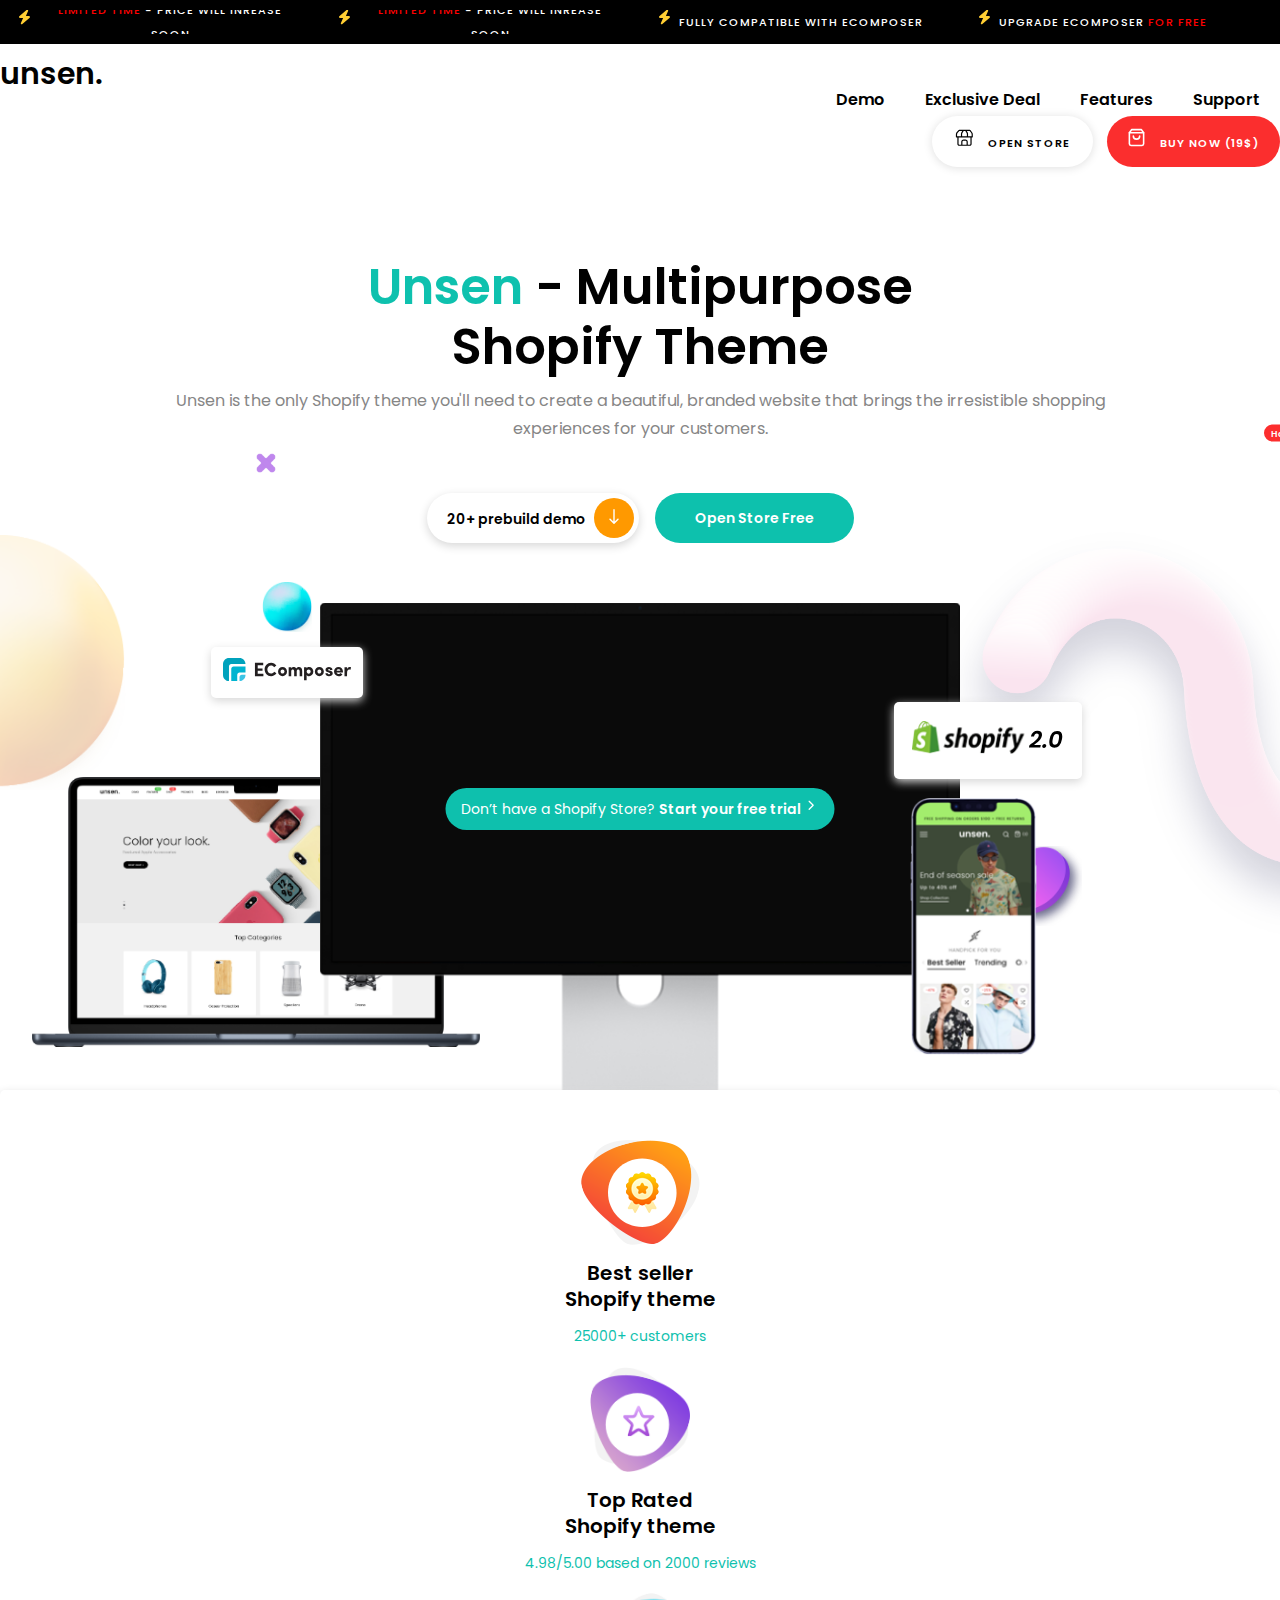
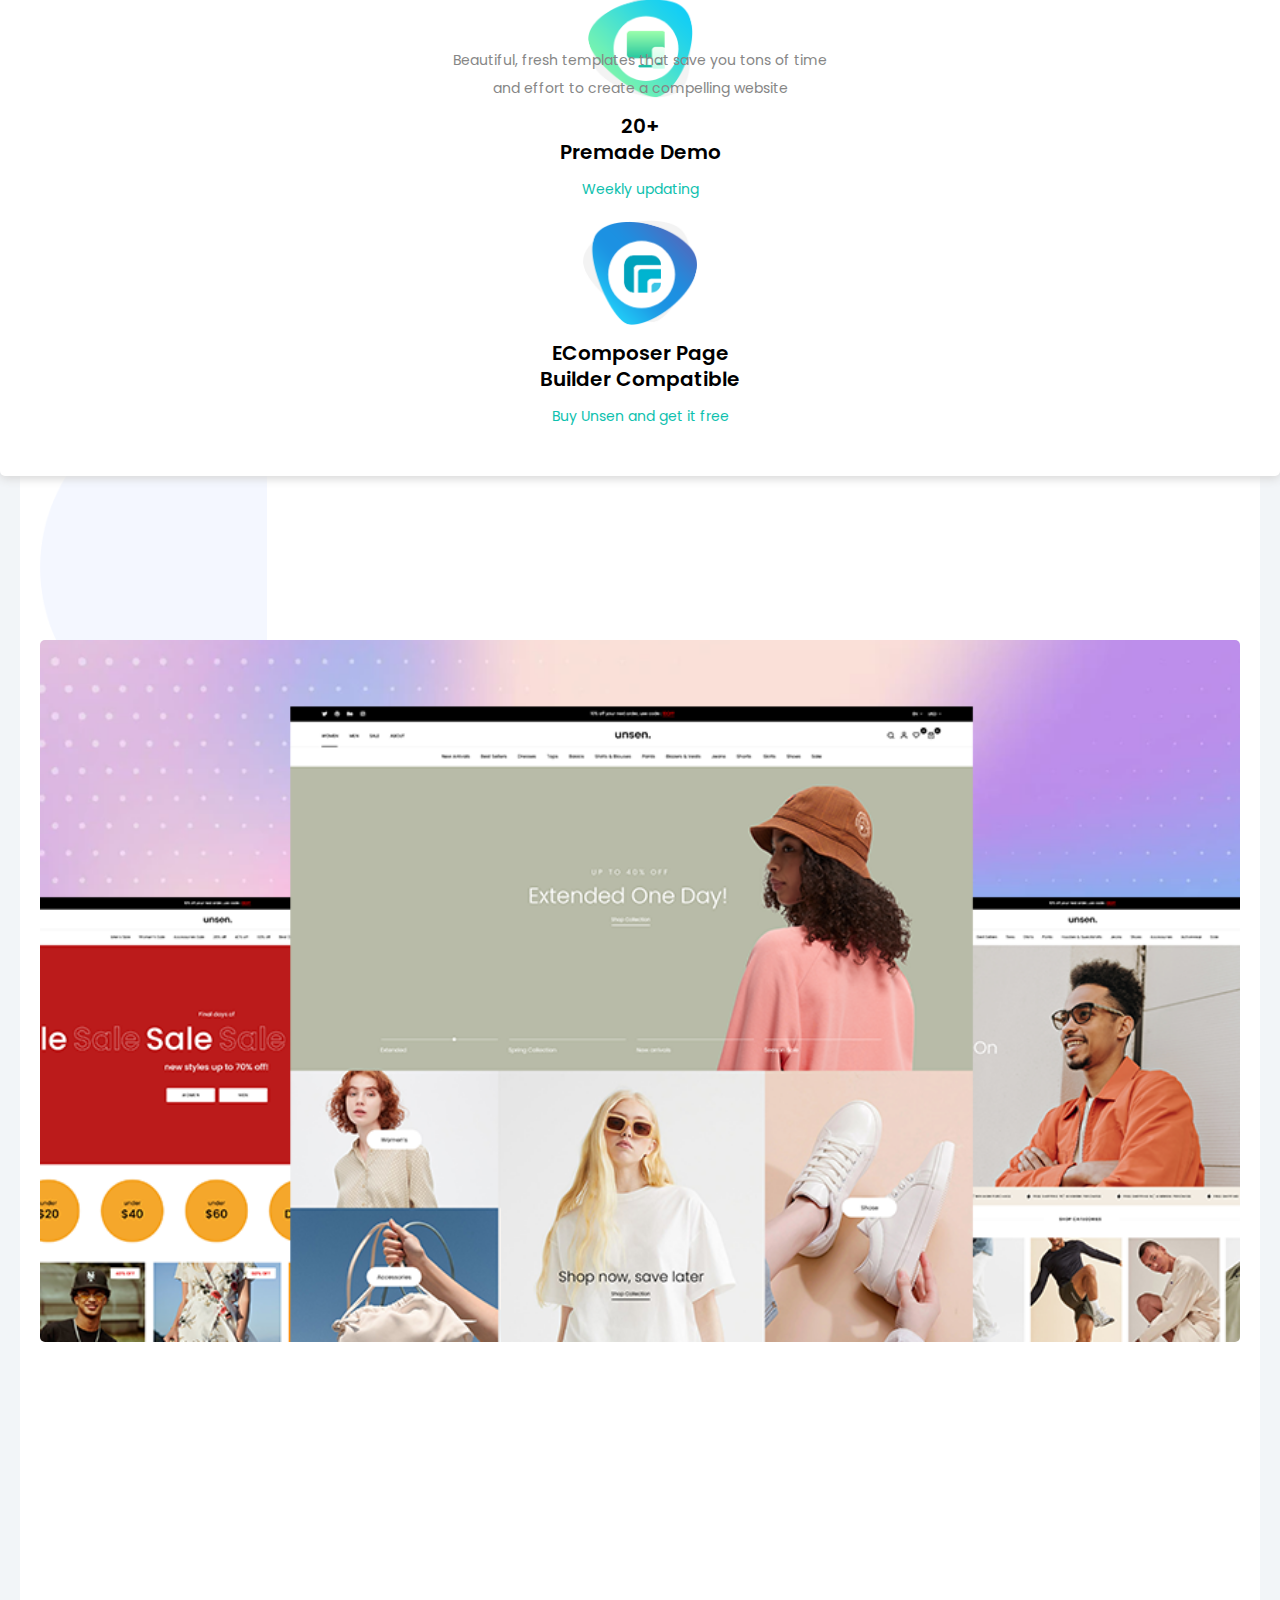
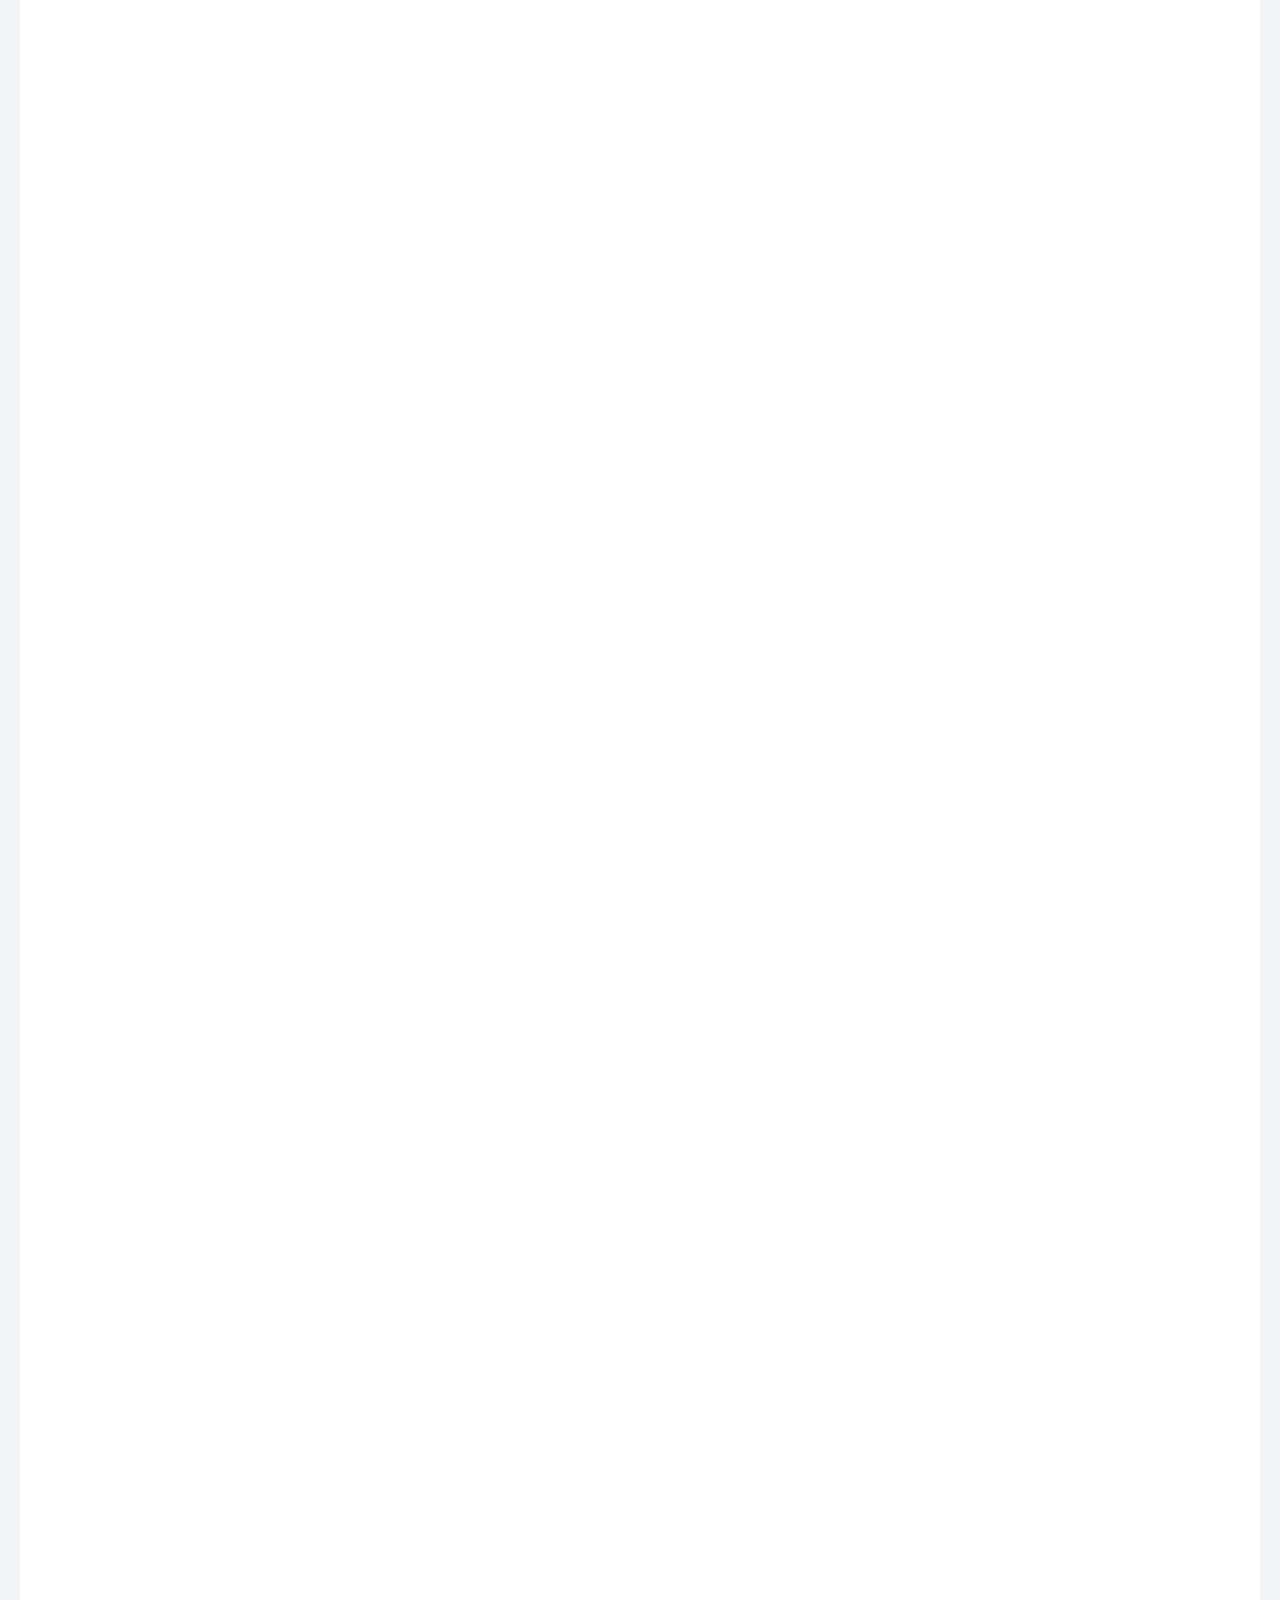
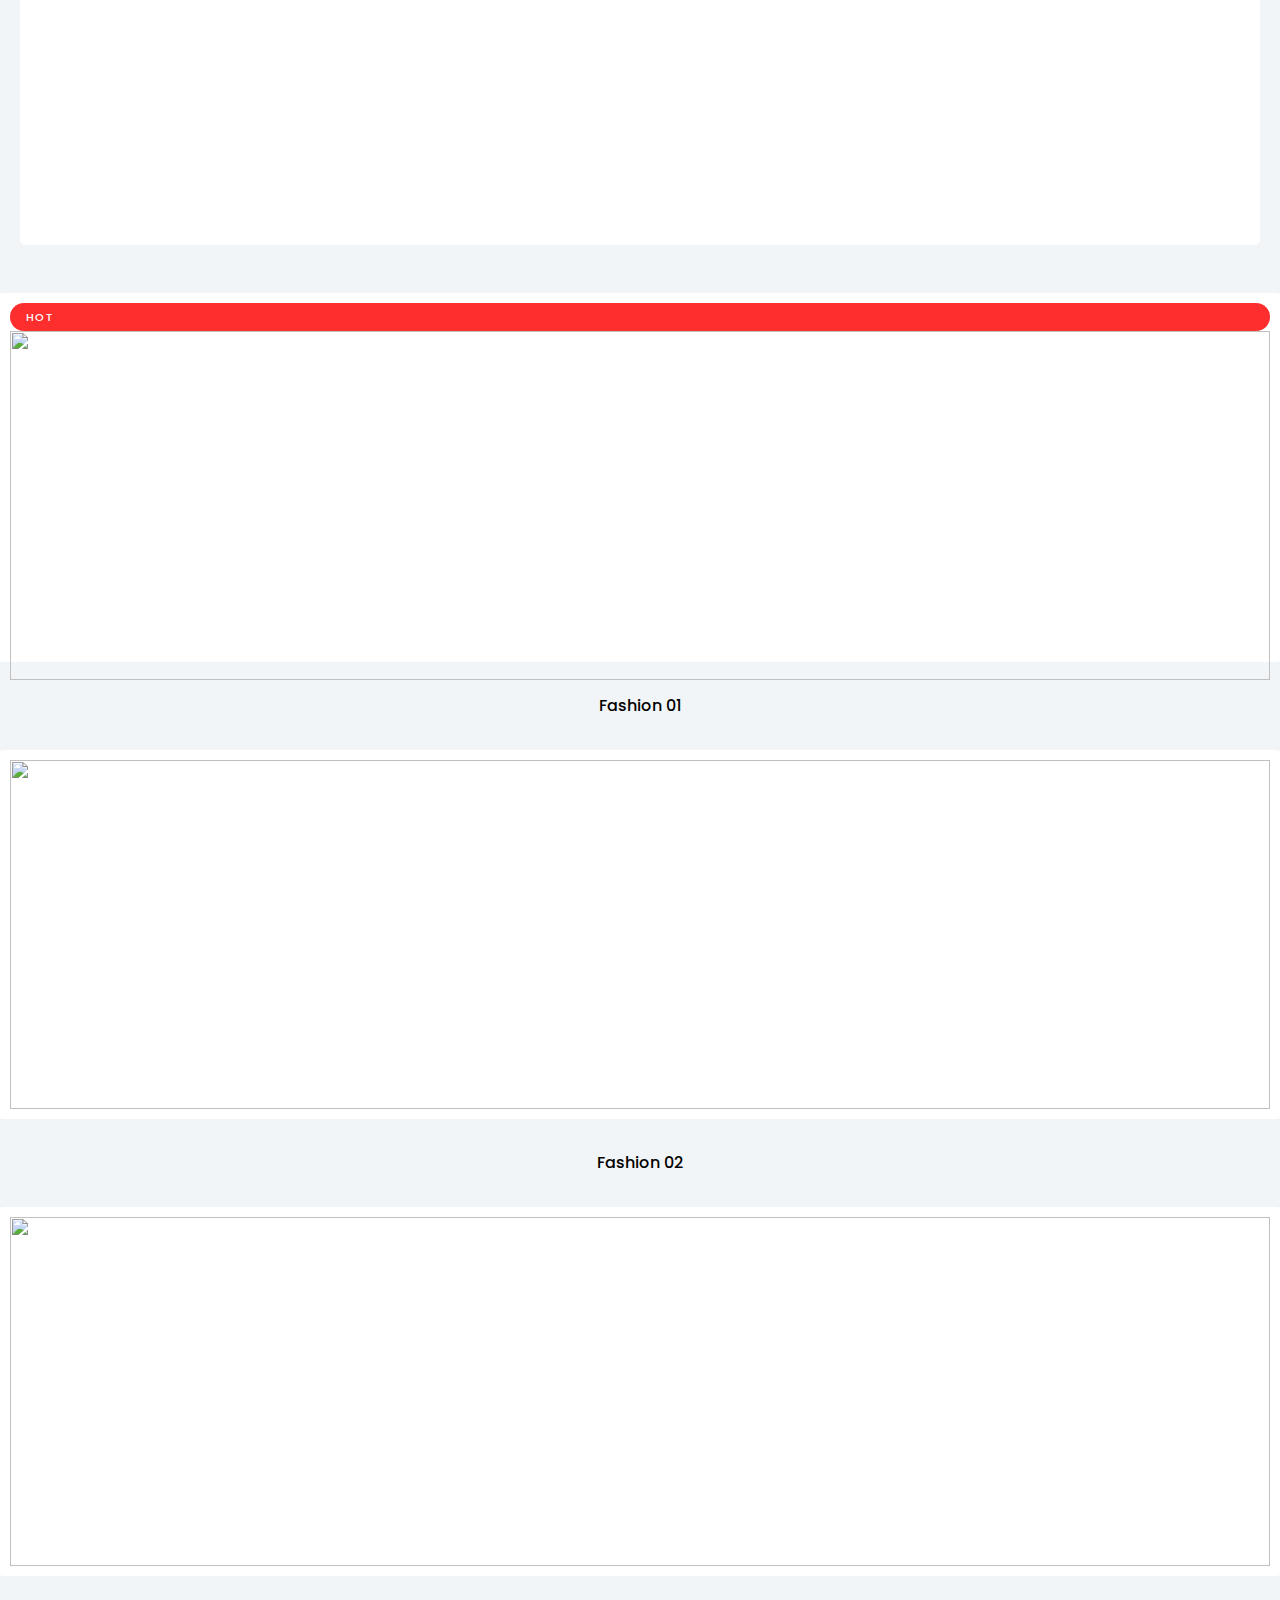
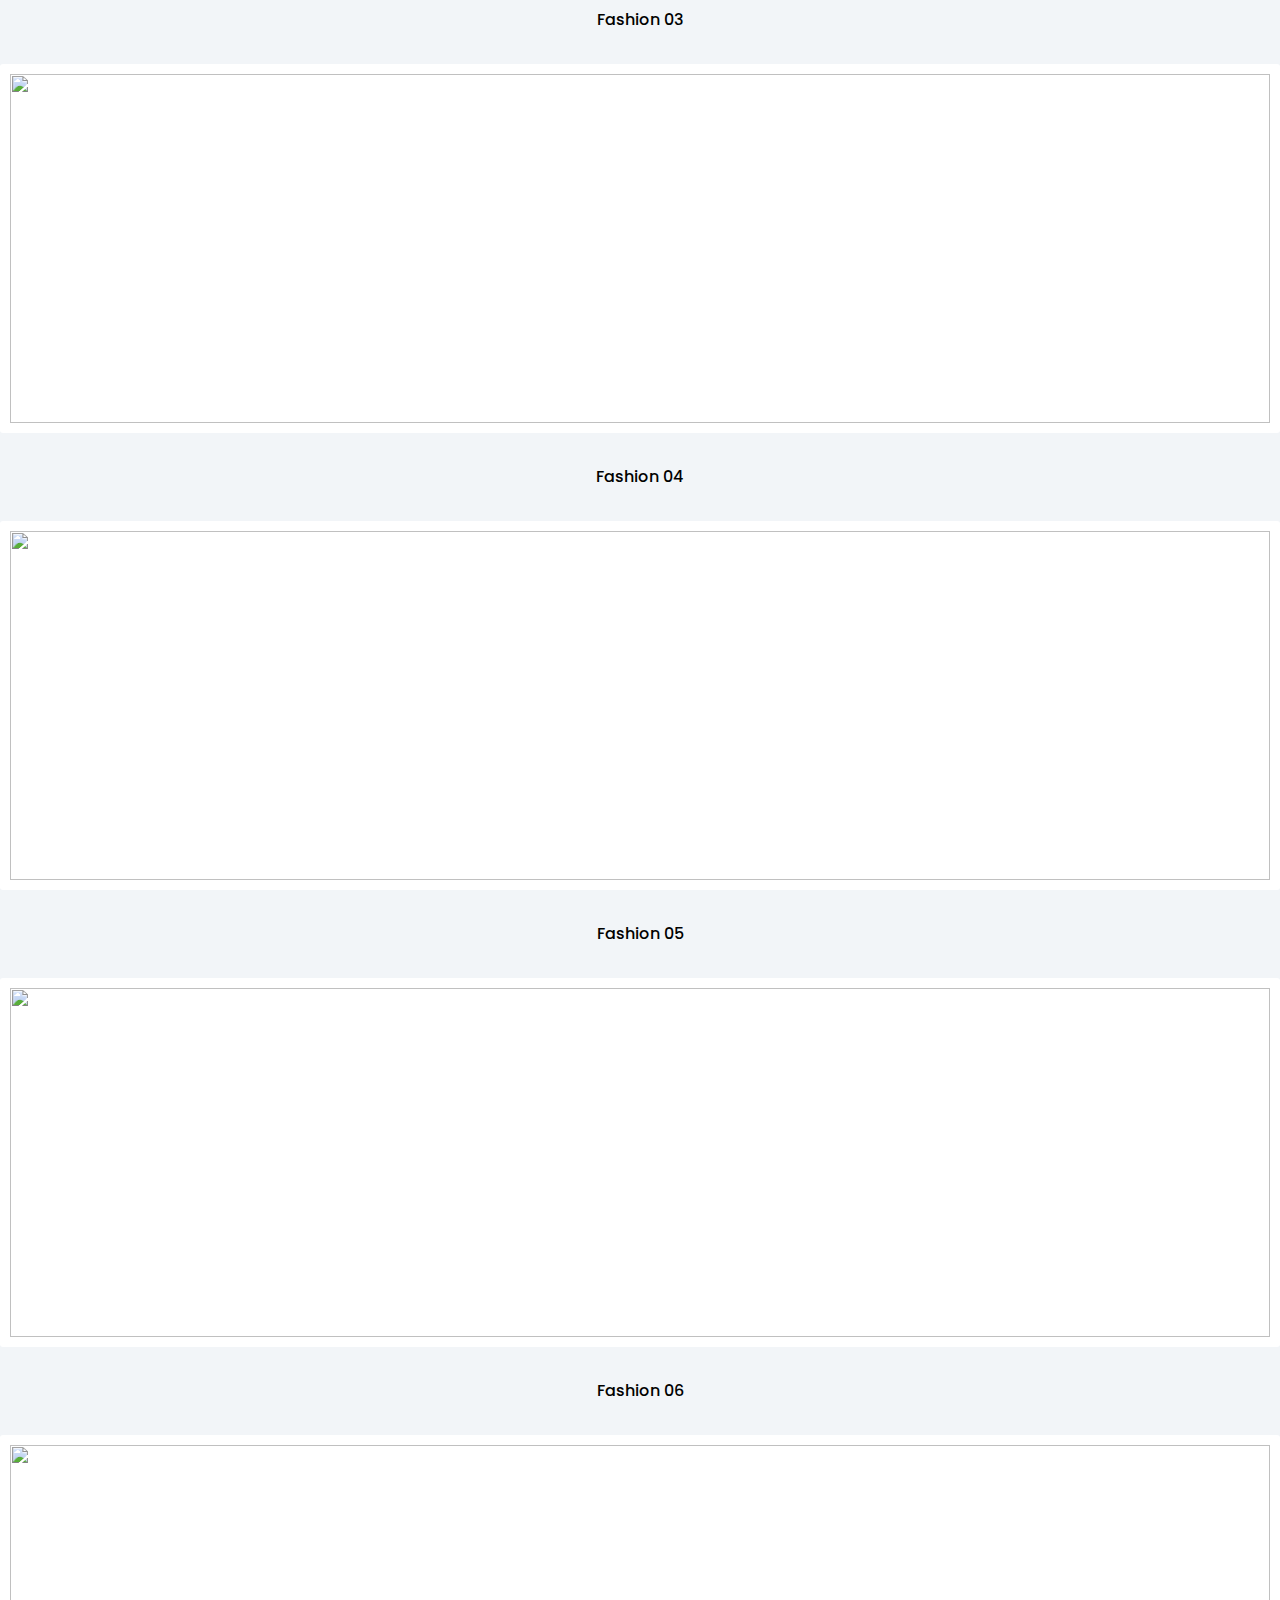
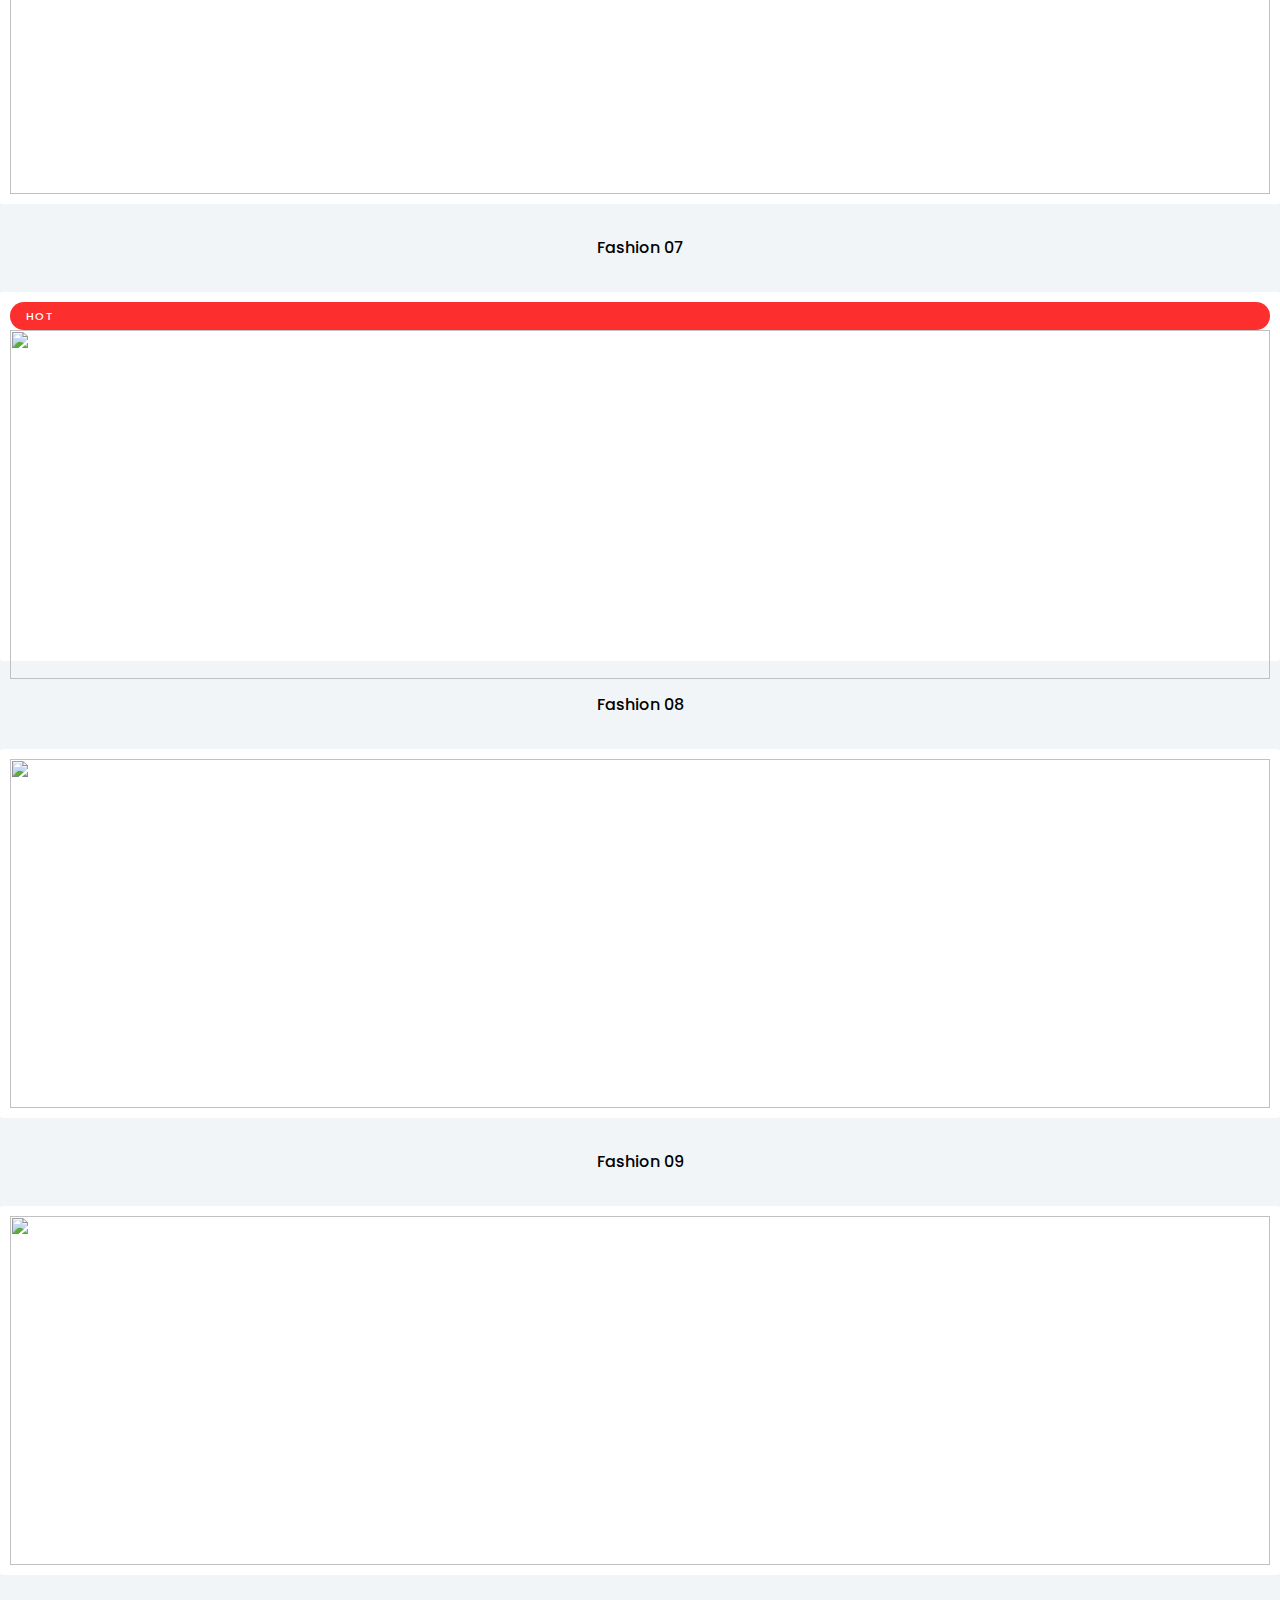
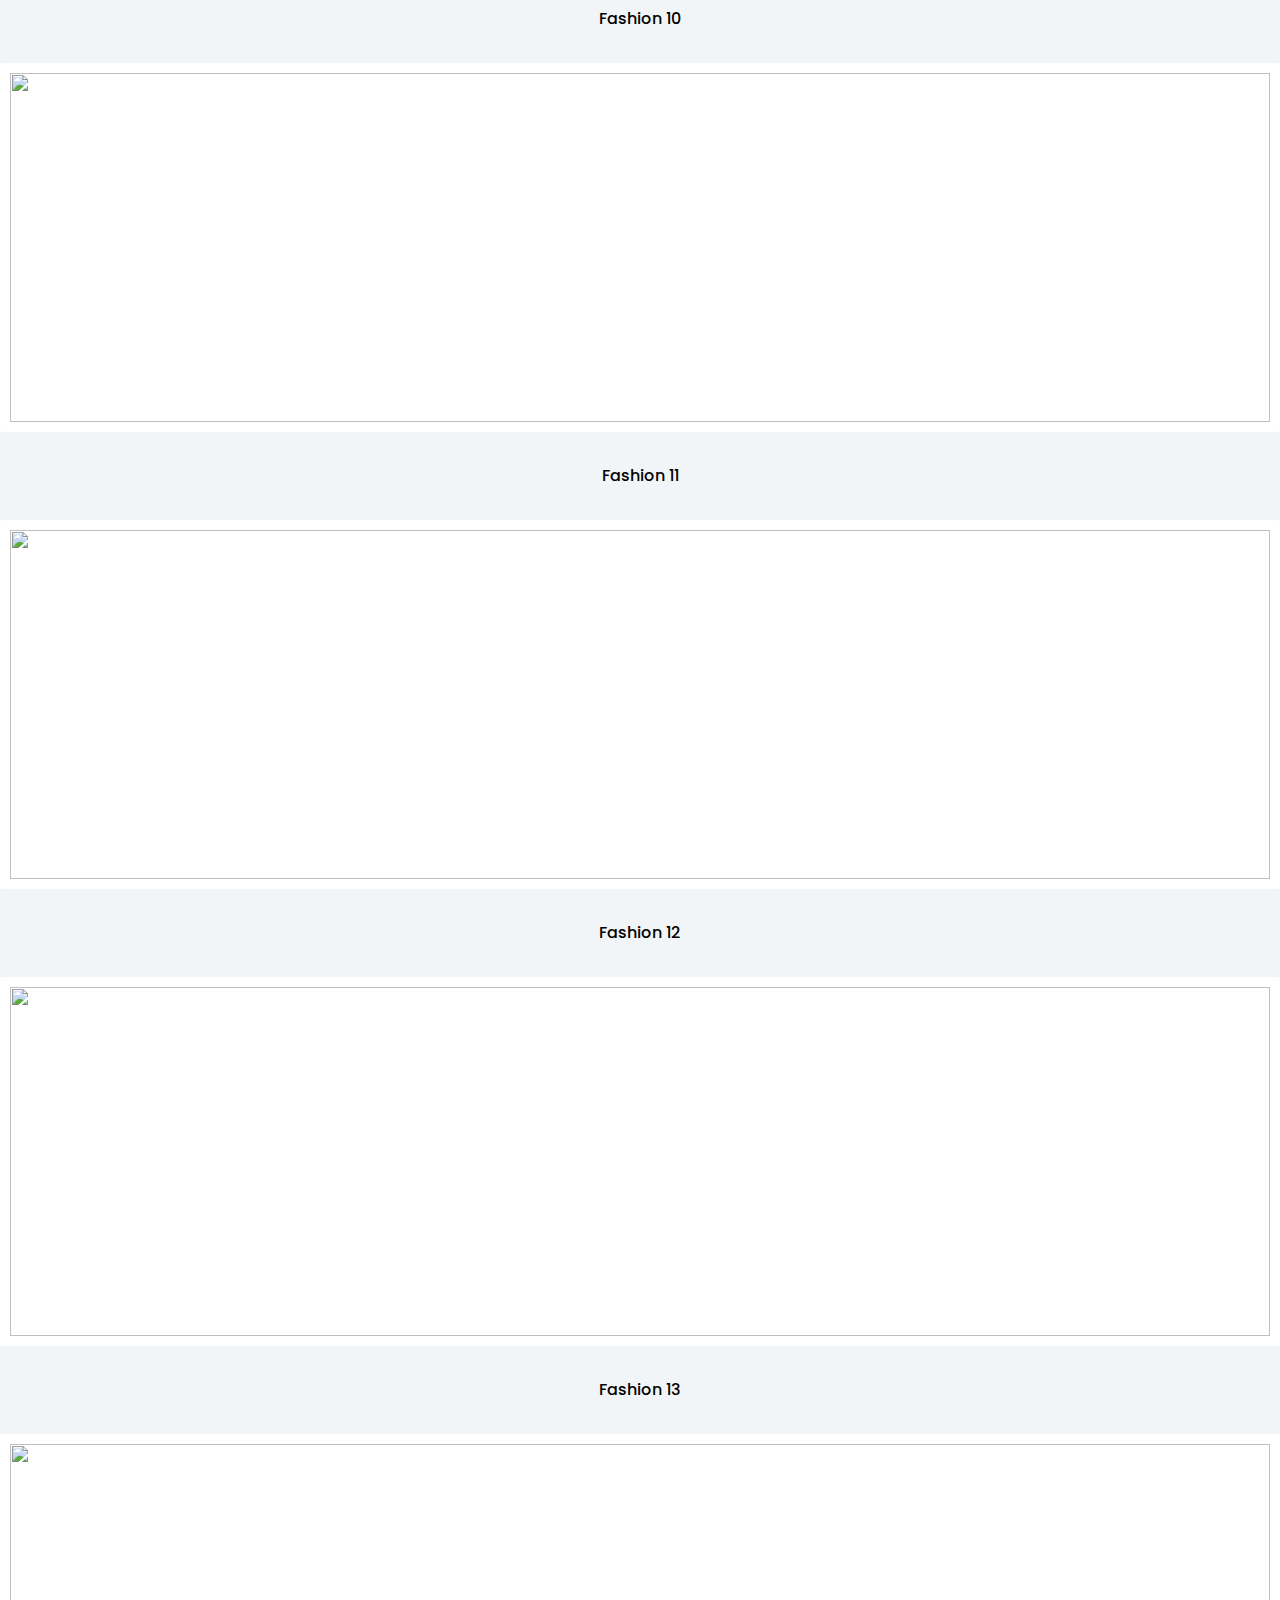
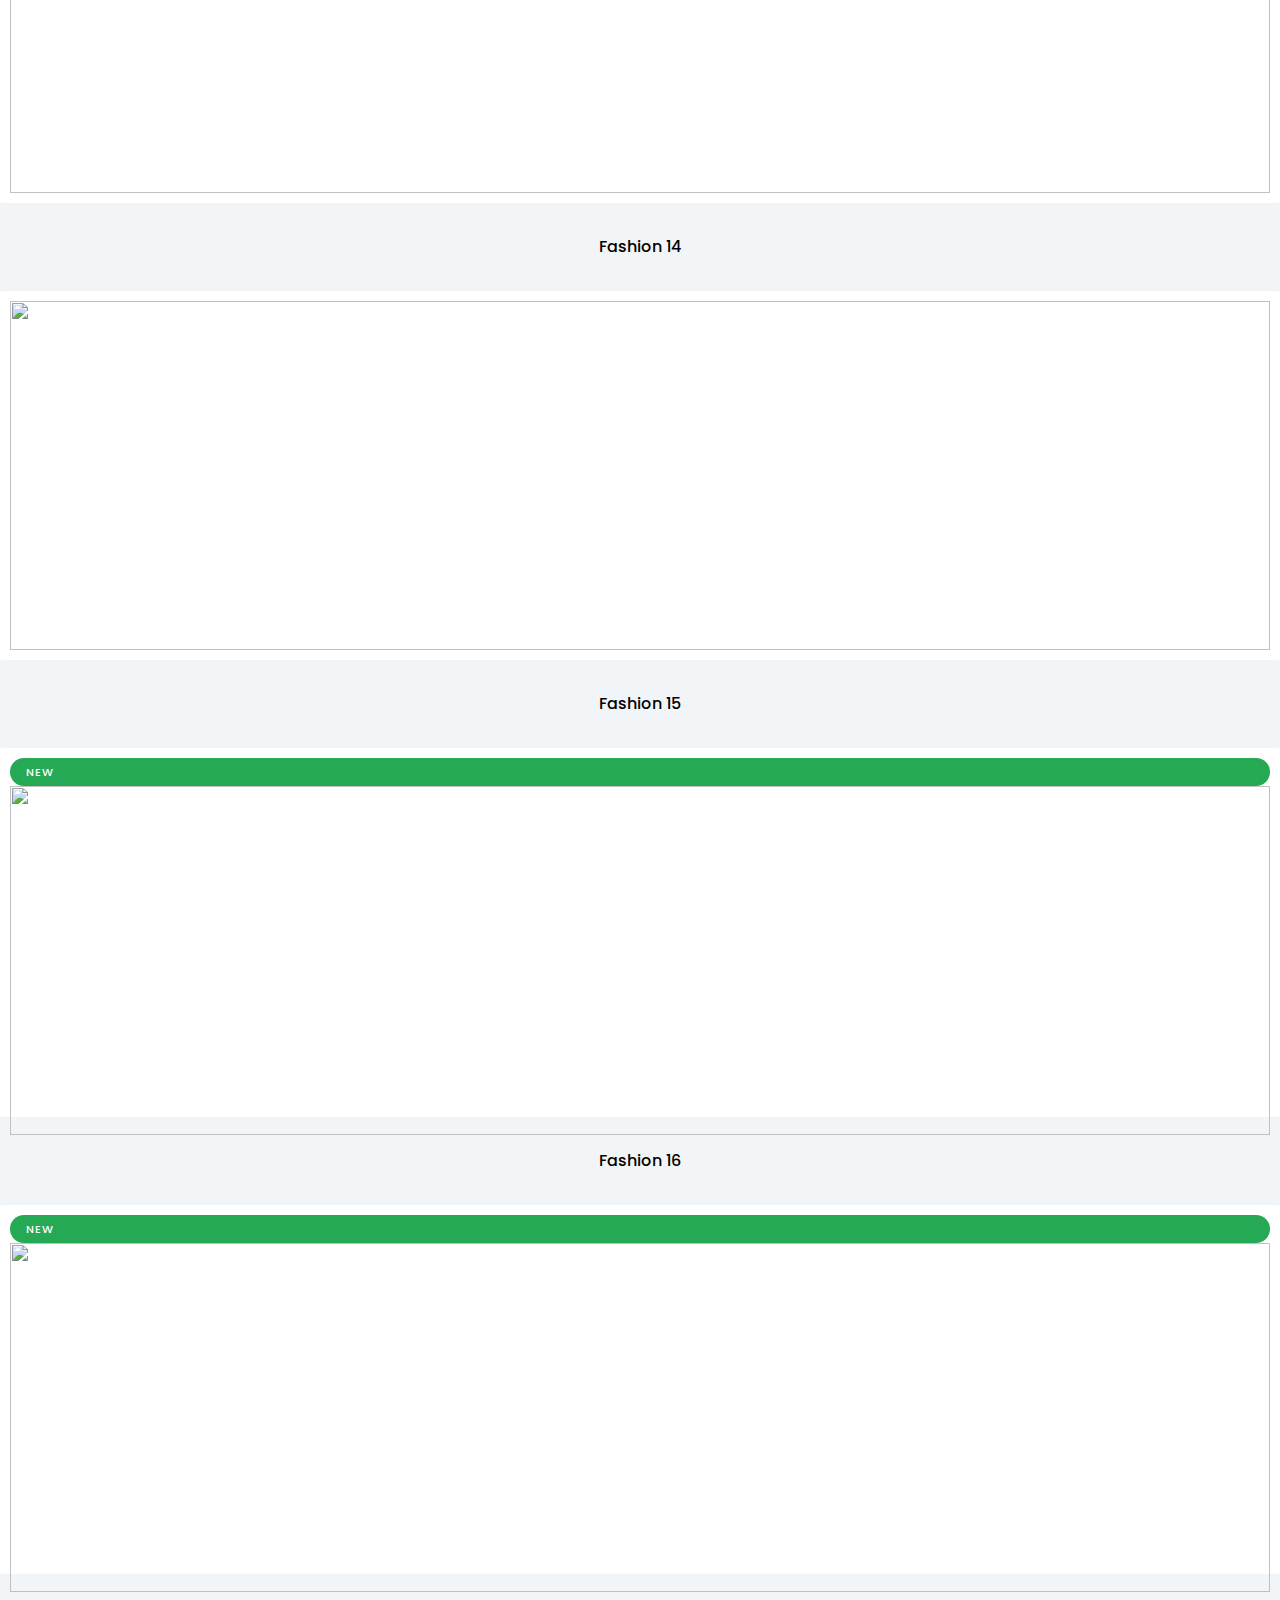
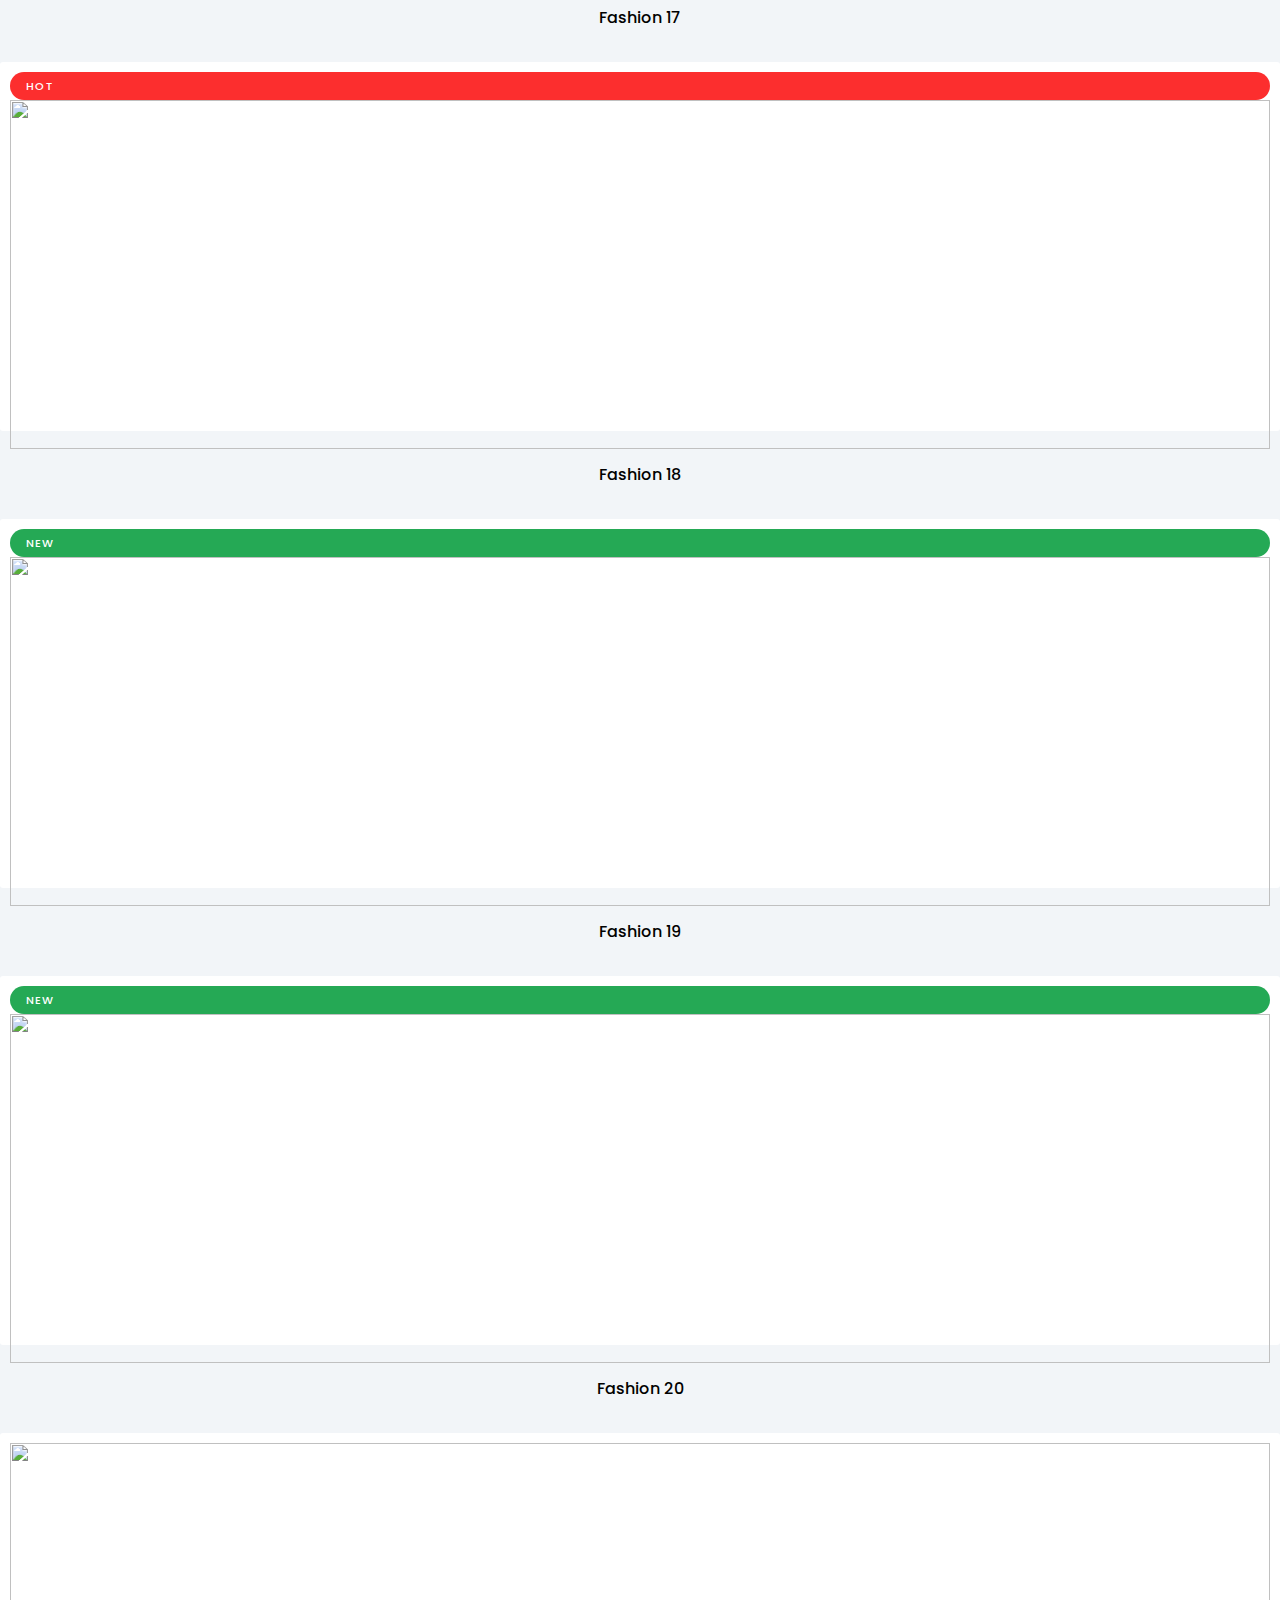
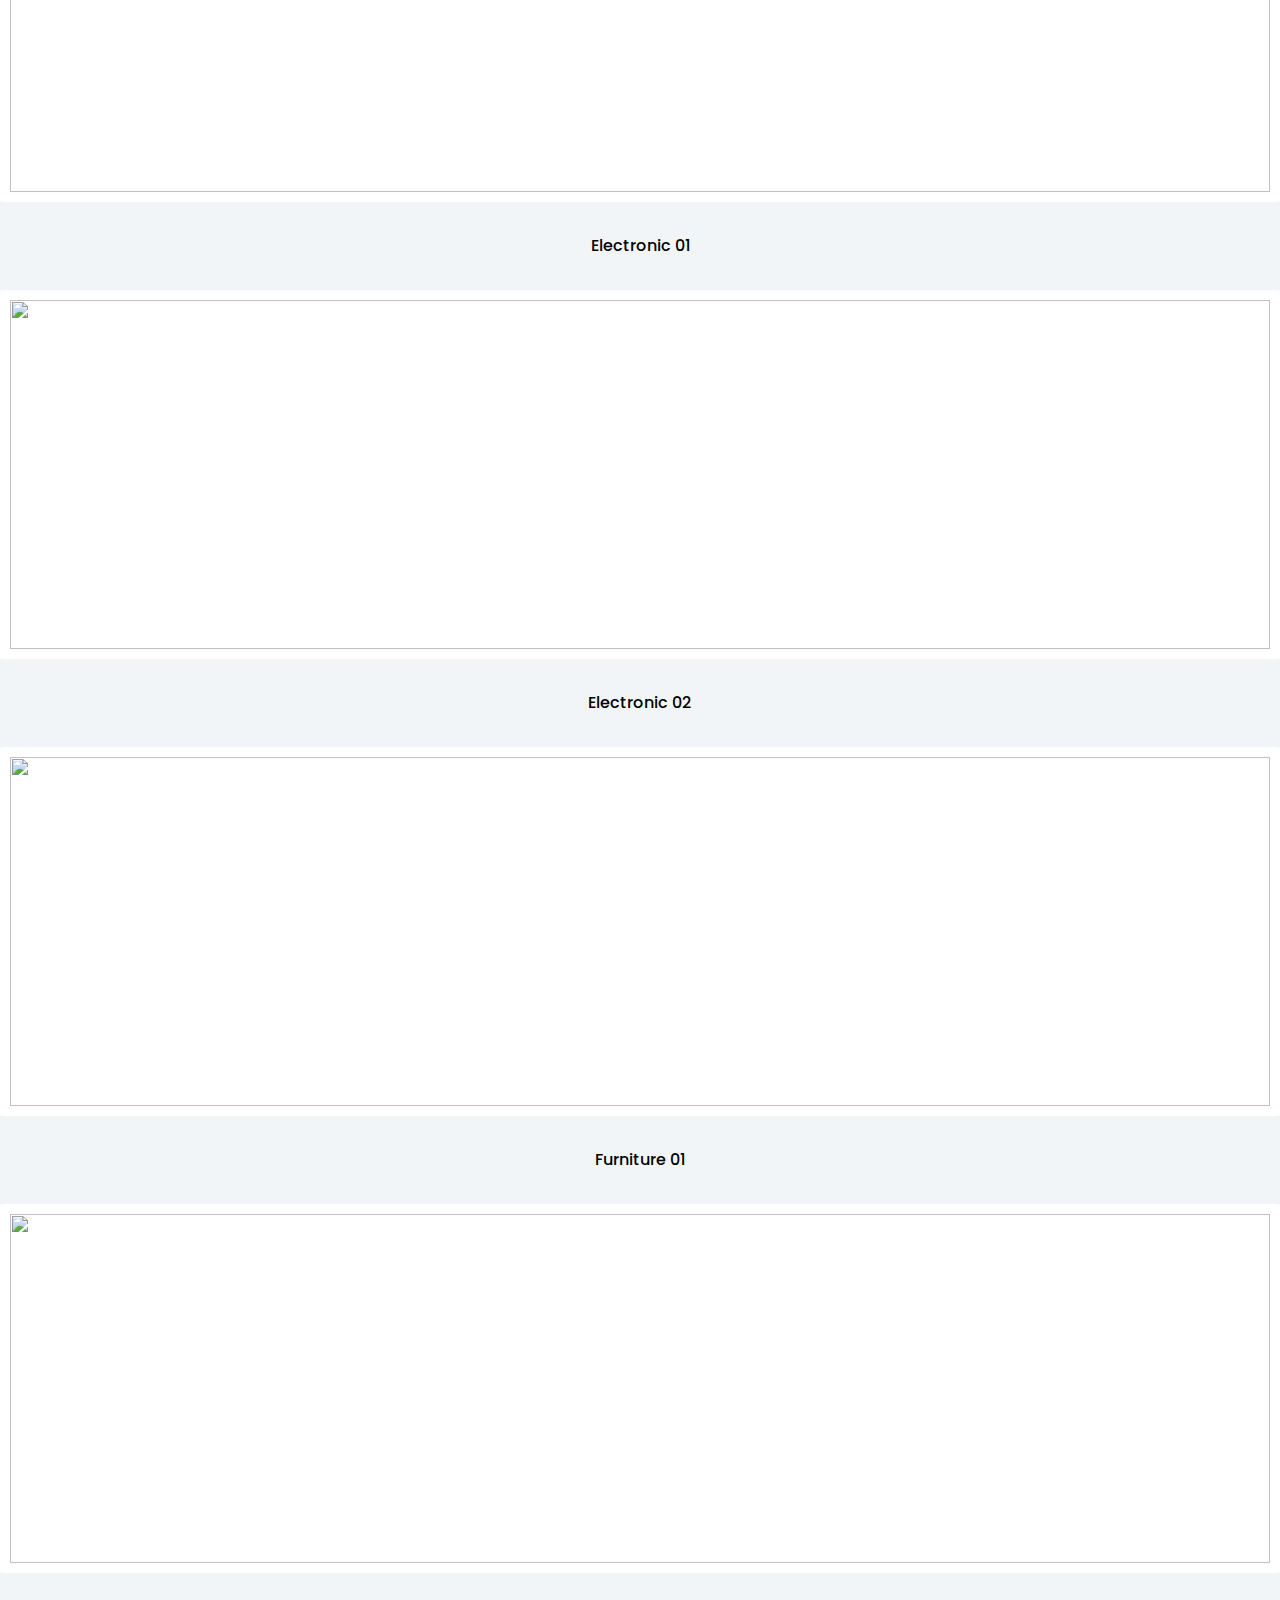
==== commit 5dc98fcb: "." ====
--- a/index.html
+++ b/index.html
@@ -5,7 +5,8 @@
     <meta charset="UTF-8">
     <meta http-equiv="X-UA-Compatible" content="IE=edge">
     <meta name="viewport" content="width=device-width, initial-scale=1.0">
-    <title>landing page 22</title>
+    <title>Unsen - Multipurpose Shopify Theme, best Shopify theme 2023</title>
+    <link rel="icon" type="image/x-icon" href="images/fav.jpg">
     <!-- css -->
     <link rel="stylesheet" href="./animate.css">
     <link rel="stylesheet" href="https://cdnjs.cloudflare.com/ajax/libs/magnific-popup.js/1.1.0/magnific-popup.min.css"
@@ -224,7 +225,7 @@
                             <!-- end menu -->
                             <div class="t4s_content_btn col-xxl-3 col-xl-4 col-lg-4 col-md-6">
                                 <div class="t4s_open_store_wrap">
-                                    <a href="#" class="t4s_btn_icon t4s_open_store">
+                                    <a href="https://shopify.pxf.io/n1dJdx" class="t4s_btn_icon t4s_open_store" target="__blank">
                                         <svg version="1.2" xmlns="http://www.w3.org/2000/svg" viewBox="0 0 64 64" width="64"
                                             height="64">
         
@@ -247,7 +248,7 @@
                                             <line x1="3" y1="6" x2="21" y2="6"></line>
                                             <path d="M16 10a4 4 0 0 1-8 0"></path>
                                         </svg>
-                                        <span>buy now</span>
+                                        <span>buy now (19$) </span>
                                     </a>
                                 </div>
         
@@ -268,9 +269,7 @@
                         <span>Unsen</span> - Multipurpose <br> Shopify Theme
                     </p>
                     <p class="t4s_text_content">
-                        Unsen is the only Shopify theme you’ll need to build a robust online store that provides a
-                        smooth
-                        and seamless shopping experience for your consumers.
+                        Unsen is the only Shopify theme you'll need to create a beautiful, branded website that brings the irresistible shopping experiences for your customers.
                     </p>
                 </div>
                 <div class="t4s_banner_img">
@@ -353,19 +352,19 @@
                         <img class="img_counter_text" src="./images/Layer 23.png" alt="">
                         <p class="t4s_text_counter">Top Rated<br>
                             Shopify theme</p>
-                        <p class="t4s_number_counter">4.98/5.00 based on 2000 review</p>
+                        <p class="t4s_number_counter">4.98/5.00 based on 2000 reviews</p>
                     </div>
                     <div class="t4s_item_counter col-lg-3 col-6">
                         <img class="img_counter_text" src="./images/Layer 24.png" alt="">
                         <p class="t4s_text_counter">20+<br>
                             Premade Demo
-                        <p class="t4s_number_counter">25000+ customers</p>
+                        <p class="t4s_number_counter">Weekly updating</p>
                     </div>
                     <div class="t4s_item_counter col-lg-3 col-6">
                         <img class="img_counter_text" src="./images/Layer 26.png" alt="">
-                        <p class="t4s_text_counter"> EComposer<br>
-                            Page Builder Support</p>
-                        <p class="t4s_number_counter">25000+ customers</p>
+                        <p class="t4s_text_counter"> EComposer Page<br>
+                            Builder Compatible</p>
+                        <p class="t4s_number_counter">Buy Unsen and get it free</p>
                     </div>
                 </div>
 
@@ -375,8 +374,7 @@
                     <p class="wow pulse t4s_number_title position-relative">20 <span
                             class="t4s_plus_text position-absolute">+</span></p>
                     <p class="wow pulse  t4s_number_sub_title"><span>Prebuilt</span> Demo Websites</p>
-                    <p class="t4s_dis_prebuilt t4s_dis_prebuilt_demo">Browse our templates and see how easy it is to
-                        build something beautiful</p>
+                    <p class="t4s_dis_prebuilt t4s_dis_prebuilt_demo">Beautiful, fresh templates that save you tons of time and effort to create a compelling website</p>
                 </div>
                 <div class="tab_prebuilt_demo">
                     <div class="t4s_tab_title_wrap">
@@ -386,7 +384,7 @@
                             <button class="t4s_tab_links" data-filter=".Electronics">Electronics</button>
                             <button class="t4s_tab_links" data-filter=".Furnitures">Furnitures</button>
                             <button class="t4s_tab_links" data-filter=".Cosmetics">Cosmetics</button>
-                            <button class="t4s_tab_links" data-filter=".Other">Other</button>
+                            <button class="t4s_tab_links" data-filter=".Other">Others</button>
                         </div>
                     </div>
 
@@ -412,8 +410,8 @@
                                             data-parallax='{"y":"30","smoothness":"20"}' src="./images/Layer 28.png"
                                             alt="">
                                         <div class="t4s_tag_feature">features</div>
-                                        <p class="t4s_title_home_main">home Default</p>
-                                        <p class="t4s_dis_home_main">Inspired by famous stores, Home Default from Unsen will give you a clean but complete and professional design.</p>
+                                        <p class="t4s_title_home_main">Home Multi</p>
+                                        <p class="t4s_dis_home_main">Inspired by famous stores, Home Multi from Unsen will give you a clean but complete and professional design.</p>
                                         <div class="t4s_icon_list">
                                             <div class="t4s_item_icon_list">
                                                 <svg version="1.2" xmlns="http://www.w3.org/2000/svg"
@@ -1048,11 +1046,12 @@
                             </div>
 
                             <div class="t4s_meet_EC">
-                                <a target="__blank" href="https://apps.shopify.com/ecomposer">Meet EComposer </a>
+                                <a target="__blank" href="https://apps.shopify.com/ecomposer?utm_source=unsen&utm_medium=landing-button
+">Explore EComposer </a>
                             </div>
                         </div>
                         <div class=" t4s_content_EC_1 col-lg-6 col-12 ">
-                            <img src="./images/Layer 639.png" alt="">
+                            <img src="./images/ec-deal.png" alt="">
                         </div>
                     </div>
                 </div>
@@ -1064,9 +1063,9 @@
                             <div class="t4s_item_sp_img">
                                 <img src="./images/L_update.jpg" alt="">
                             </div>
-                            <p class="t4s_title_sp_img"> <a href="#">Advanced Variable</a> </p>
+                            <p class="t4s_title_sp_img"> <a href="#">Advanced Swatches</a> </p>
                             <p class="t4s_dis_sp_img">
-                                Products variations colors and images without any additional plugins.
+                                Product colors & images swatches without any additional apps.
                             </p>
                         </div>
                     </div>
@@ -1075,9 +1074,9 @@
                             <div class="t4s_item_sp_img">
                                 <img src="./images/Ellipse_1@2x.jpg" alt="">
                             </div>
-                            <p class="t4s_title_sp_img"><a href="#">Responsive & mobile first</a></p>
+                            <p class="t4s_title_sp_img"><a href="#">Mobile-first Experience</a></p>
                             <p class="t4s_dis_sp_img">
-                                Provides your visitors with an ultimate user experience on mobile device
+                                Provide your visitors the seamless shopping experience on mobile.
                             </p>
                         </div>
                     </div>
@@ -1087,26 +1086,25 @@
                             <div class="t4s_item_sp_img">
                                 <img src="./images/Vector_Smart_Object_copy 7@2x.jpg" alt="">
                             </div>
-                            <p class="t4s_title_sp_img"><a href="#">AJAX shop, pagination, filters by size & color</a>
+                            <p class="t4s_title_sp_img"><a href="#">AJAX Product Filters</a>
                             </p>
+                            <p class="t4s_dis_sp_img">
+                                Find products quickly with instant filters by size, color, price, catogories and more.
+                            </p>
+                        </div>
+                    </div>
+                    <div class="t4s_item_EC_sp col-13_4 col-sm-6 col-12">
+                        <div class="t4s_item_sp">
+                            <div class="t4s_item_sp_img">
+                                <img src="./images/Layer_333.jpg" alt="">
+                            </div>
+                            <p class="t4s_title_sp_img"><a href="#">Various Product Layouts & Styles</a></p>
                             <p class="t4s_dis_sp_img">
                                 Increase the conversion twice by reducing the time needed for customers to complete the
                                 order.
                             </p>
                         </div>
                     </div>
-                    <div class="t4s_item_EC_sp col-13_4 col-sm-6 col-12">
-                        <div class="t4s_item_sp">
-                            <div class="t4s_item_sp_img">
-                                <img src="./images/Layer_333.jpg" alt="">
-                            </div>
-                            <p class="t4s_title_sp_img"><a href="#">Different products pages layouts & styles</a></p>
-                            <p class="t4s_dis_sp_img">
-                                Increase the conversion twice by reducing the time needed for customers to complete the
-                                order.
-                            </p>
-                        </div>
-                    </div>
                     <div class="t4s_item_EC_sp col_13_3 col-sm-6 col-12">
                         <div class="t4s_item_sp">
                             <div class="t4s_item_sp_img">
@@ -1114,7 +1112,7 @@
                             </div>
                             <p class="t4s_title_sp_img"><a href="#">Optimized cart slide</a></p>
                             <p class="t4s_dis_sp_img">
-                                Provides your visitors with an ultimate user experience on mobile device
+                                Display products the way your customers cannot resist buying with Unsen conversion-focused product layouts.
                             </p>
                         </div>
                     </div>
@@ -1123,9 +1121,9 @@
                             <div class="t4s_item_sp_img">
                                 <img src="./images/Vector_Smart_Object1_update.jpg" alt="">
                             </div>
-                            <p class="t4s_title_sp_img"><a href="#">Off canvas hidden sidebar</a></p>
+                            <p class="t4s_title_sp_img"><a href="#">Powerful Cart Slide</a></p>
                             <p class="t4s_dis_sp_img">
-                                Provides your visitors with an ultimate user experience on mobile device
+                               Extra features on cart slide: Best sellers, Wishlist, Visited items, You may also like, Free shipping bar.
                             </p>
                         </div>
                     </div>
@@ -1134,9 +1132,9 @@
                             <div class="t4s_item_sp_img">
                                 <img src="./images/Layer_47_update.jpg" alt="">
                             </div>
-                            <p class="t4s_title_sp_img"><a href="#">Advanced Variable</a></p>
+                            <p class="t4s_title_sp_img"><a href="#">Mobile Bottom Navigation</a></p>
                             <p class="t4s_dis_sp_img">
-                                Products variations colors and images without any additional plugins.
+                                Make your store experience seamless as a mobile app.         
                             </p>
                         </div>
                     </div>
@@ -1145,9 +1143,9 @@
                             <div class="t4s_item_sp_img">
                                 <img src="./images/Vector_Smart_Object2_update.jpg" alt="">
                             </div>
-                            <p class="t4s_title_sp_img"><a href="#">Ajax quickshop & add to cart</a></p>
+                            <p class="t4s_title_sp_img"><a href="#">Ajax Add to cart</a></p>
                             <p class="t4s_dis_sp_img">
-                                Provides your visitors with an ultimate user experience on mobile device
+                                Quickly add items to cart from homepage or any where your products shown.
                             </p>
                         </div>
                     </div>
@@ -1157,10 +1155,45 @@
                             <div class="t4s_item_sp_img">
                                 <img src="./images/Vector_SmartObject3_update.jpg" alt="">
                             </div>
-                            <p class="t4s_title_sp_img"><a href="#">Megamenu built-in</a>
+                            <p class="t4s_title_sp_img"><a href="#">Built-in Mega Menu</a>
                             </p>
                             <p class="t4s_dis_sp_img">
-                                Increase the conversion twice by reducing the time needed for customers to complete the order.
+                                Find products easily as piece of cake, improve conversion rate with mega menu available in Unsen.
+                            </p>
+                        </div>
+                    </div>
+                    <div class="t4s_item_EC_sp col_13_3 col-sm-6 col-12">
+                        <div class="t4s_item_sp">
+                            <div class="t4s_item_sp_img">
+                                <img src="./images/Layer_47_update.jpg" alt="">
+                            </div>
+                            <p class="t4s_title_sp_img"><a href="#">Free Boost Sales Add-ons</a></p>
+                            <p class="t4s_dis_sp_img">
+                               Trust Badges, Countdown Timer, Stock Notification, Item Sold Count, Real-time Page View.         
+                            </p>
+                        </div>
+                    </div>
+                    <div class="t4s_item_EC_sp col_13_3 col-sm-6 col-12">
+                        <div class="t4s_item_sp">
+                            <div class="t4s_item_sp_img">
+                                <img src="./images/Vector_Smart_Object2_update.jpg" alt="">
+                            </div>
+                            <p class="t4s_title_sp_img"><a href="#">Product 360, 3D model & video </a></p>
+                            <p class="t4s_dis_sp_img">
+                                Showcase products in a way that customers cannot deny to buy.
+                            </p>
+                        </div>
+                    </div>
+
+                    <div class="t4s_item_EC_sp col-13_4 col-sm-6 col-12">
+                        <div class="t4s_item_sp">
+                            <div class="t4s_item_sp_img">
+                                <img src="./images/Vector_SmartObject3_update.jpg" alt="">
+                            </div>
+                            <p class="t4s_title_sp_img"><a href="#">Frequently Bought Together</a>
+                            </p>
+                            <p class="t4s_dis_sp_img">
+                                Cross-sell on your product page is simple & stunning displayed with Unsen.
                             </p>
                         </div>
                     </div>
@@ -1172,15 +1205,9 @@
             <img class="position-absolute t4s_circle_2" src="./images/Vector Smart Object (9).png" alt="">
             <div class="t4s_text_prebuilt_demo t4s_text_prebuilt_demo1 position-relative">
                 <p class="wow pulse t4s_number_sub_title t4s_number_sub_titlet t4s_number_sub_titlet_Unlimited">
-                    <span>Unlimited</span> possibility
-                    with
-                    beautiful designs
+                    <span>Ready</span> Inner Pages
                 </p>
-                <p class="t4s_dis_prebuilt t4s_dis_prebuilt_Unlimited">Unsen comes with tons of useful inner pages that
-                    will come handy while
-                    creating your website and we covered
-                    almost all major niches of startups, agencies and related businesses.
-                    build something beautiful
+                <p class="t4s_dis_prebuilt t4s_dis_prebuilt_Unlimited">Unsen comes with a huge library of inner page layouts that cover all your needs. From Product, Collection to FAQ, Size chart page, etc., Unsen makes every detail a perfection.
                 </p>
             </div>
             <div class="tab_title3 tab_title2">
@@ -1286,7 +1313,7 @@
                         <div class=" t4s_slide_wrap_item col-xl-3 col-md-4 col-sm-6 col-12">
                             <a target="__blank" href="https://demo-unsen.myshopify.com/collections/women?page=2&view=drawer-sidebar">
                                 <div class="t4s_img_home_main_slide">
-                                    <img src="./images/Drawer_sidebar (1).png" alt="">
+                                    <img src="./images/Drawer_sidebar.png" alt="">
                                 </div>
                             </a>
                         </div>
@@ -1380,10 +1407,11 @@
                             <img src="./images/Group 1000001029-min (1).png" alt="">
                         </div>
                         <p class="t4s_title_usen_and_the4">
-                            <a href="#">EComposer Support</a>
+                            <a href="#">EComposer fully compatible</a>
                         </p>
-                        <p class="dis_usen_and_the4">Build your landing page, standard page without the coding skills
-                            required. Use the most popular EComposer page builder.</p>
+                        <p class="dis_usen_and_the4">Level up your website customization with EComposer Page Builder app which works perfectly with Unsen.      
+        
+        </p>
                     </div>
                     <div class="t4s_unsen_and_the4_wrap_item col-lg-4 col-sm-6 col-12">
                         <div class="t4s_img_usen_and_the4">
@@ -1392,18 +1420,18 @@
                         <p class="t4s_title_usen_and_the4">
                             <a href="#">20+ Demo & monthly update</a>
                         </p>
-                        <p class="dis_usen_and_the4">Build your content without the coding skills
-                            required. Use the most popular Elementor or WPBakery page builder.</p>
+                        <p class="dis_usen_and_the4">Beautiful pre-built websites that are available for use and constantly updated every month.        
+        
+        </p>
                     </div>
                     <div class="t4s_unsen_and_the4_wrap_item col-lg-4 col-sm-6 col-12">
                         <div class="t4s_img_usen_and_the4">
                             <img src="./images/Layer 56.png" alt="">
                         </div>
                         <p class="t4s_title_usen_and_the4">
-                            <a href="#">Easy to import demo</a>
+                            <a href="#">Easy demo import</a>
                         </p>
-                        <p class="dis_usen_and_the4">Build your content without the coding skills
-                            required. Use the most popular Elementor or WPBakery page builder.</p>
+                        <p class="dis_usen_and_the4">Import page layouts, sections to your theme in a click and start customizing with ease.</p>
                     </div>
                     <div class="t4s_unsen_and_the4_wrap_item col-lg-4 col-sm-6 col-12">
                         <div class="t4s_img_usen_and_the4">
@@ -1412,28 +1440,26 @@
                         <p class="t4s_title_usen_and_the4">
                             <a href="#">Optimize for SEO & Performance</a>
                         </p>
-                        <p class="dis_usen_and_the4">Build your content without the coding skills
-                            required. Use the most popular Elementor or WPBakery page builder.</p>
+                        <p class="dis_usen_and_the4">Unsen content and page structures are SEO friendly. We especially focus on loading speed optimization.     
+        </p>
                     </div>
                     <div class="t4s_unsen_and_the4_wrap_item col-lg-4 col-sm-6 col-12">
                         <div class="t4s_img_usen_and_the4">
                             <img src="./images/Layer 61.png" alt="">
                         </div>
                         <p class="t4s_title_usen_and_the4">
-                            <a href="#">Trusted by 25k+ customers</a>
+                            <a href="#">Trusted by 25k+ merchants</a>
                         </p>
-                        <p class="dis_usen_and_the4">Build your content without the coding skills
-                            required. Use the most popular Elementor or WPBakery page builder.</p>
+                        <p class="dis_usen_and_the4">The4 is the most trusted author on Theme Forest with over 25k users and 4.9/5 rating.</p>
                     </div>
                     <div class="t4s_unsen_and_the4_wrap_item col-lg-4 col-sm-6 col-12">
                         <div class="t4s_img_usen_and_the4">
                             <img src="./images/Layer 58.png" alt="">
                         </div>
                         <p class="t4s_title_usen_and_the4">
-                            <a href="#">Dedicated support team </a>
+                            <a href="#">Get support whenever you need </a>
                         </p>
-                        <p class="dis_usen_and_the4">Build your content without the coding skills
-                            required. Use the most popular Elementor or WPBakery page builder.</p>
+                        <p class="dis_usen_and_the4">Comprehensive documents, ticket support and join our the4 active community to get instant help.</p>
                     </div>
                 </div>
 
@@ -1453,13 +1479,13 @@
                     <tr class="t4s_table_th">
                         <th class="th1 col-3">Features</th>
                         <th class="col-3">Shopify App Cost</th>
-                        <th class="col-3">Conversaion rate</th>
+                        <th class="col-3">Conversion Rate</th>
                         <th class="th4 col-3">Unsen</th>
                     </tr>
 
                     <tr class="tb-hidden">
                         <td class="col-3">Product bundles</td>
-                        <td class="col-3">$180.00</td>
+                        <td class="col-3">$100.00</td>
                         <td class="col-3">0.3%</td>
                         <td class="col-3">
                             <svg version="1.2" xmlns="http://www.w3.org/2000/svg" viewBox="0 0 384 384" width="384"
@@ -1475,27 +1501,10 @@
                             Free
                         </td>
                     </tr>
-                    <tr class="tb-hidden">
-                        <td class="col-3">Quantity discount</td>
-                        <td class="col-3">$180.00</td>
-                        <td class="col-3">0.35%</td>
-                        <td class="col-3">
-                            <svg version="1.2" xmlns="http://www.w3.org/2000/svg" viewBox="0 0 384 384" width="384"
-                                height="384">
-
-                                <g id="Layer">
-                                    <path id="Layer" class="s0"
-                                        d="m0 192c0-105.9 86.1-192 192-192 38.5 0 75.5 11.3 107.1 32.6 7.3 4.9 9.3 14.9 4.3 22.2-4.9 7.3-14.9 9.2-22.2 4.3-26.3-17.7-57.1-27.1-89.2-27.1-88.2 0-160 71.8-160 160 0 88.2 71.8 160 160 160 88.2 0 160-71.8 160-160 0-15.2-2.1-30.2-6.3-44.5-2.5-8.5 2.4-17.4 10.9-19.9 8.5-2.5 17.3 2.4 19.8 10.9 5 17.2 7.6 35.2 7.6 53.5 0 105.9-86.1 192-192 192-105.9 0-192-86.1-192-192z" />
-                                    <path id="Layer" class="s0"
-                                        d="m379.3 36.7c6.3 6.2 6.3 16.4 0 22.6l-176 176c-3.1 3.1-7.2 4.7-11.3 4.7-4.1 0-8.2-1.6-11.3-4.7l-64-64c-6.3-6.2-6.3-16.4 0-22.6 6.2-6.3 16.4-6.3 22.6 0l52.7 52.7 164.7-164.7c6.2-6.3 16.4-6.3 22.6 0z" />
-                                </g>
-                            </svg>
-                            Free
-                        </td>
-                    </tr>
+                    
                     <tr class="tb-hidden">
                         <td class="col-3">Pre-purchase upsell</td>
-                        <td class="col-3">$180.00</td>
+                        <td class="col-3">$80.00</td>
                         <td class="col-3">0.25%</td>
                         <td class="col-3">
                             <svg version="1.2" xmlns="http://www.w3.org/2000/svg" viewBox="0 0 384 384" width="384"
@@ -1513,7 +1522,7 @@
                     </tr>
                     <tr class="tb-hidden">
                         <td class="col-3">In-cart recommendations</td>
-                        <td class="col-3">$144.00</td>
+                        <td class="col-3">$120.00</td>
                         <td class="col-3">0.5%</td>
                         <td class="col-3">
                             <svg version="1.2" xmlns="http://www.w3.org/2000/svg" viewBox="0 0 384 384" width="384"
@@ -1531,7 +1540,7 @@
                     </tr>
                     <tr class="tb-hidden">
                         <td class="col-3">Free shipping goal</td>
-                        <td class="col-3">$144.00</td>
+                        <td class="col-3">$130.00</td>
                         <td class="col-3">0.3%</td>
                         <td class="col-3">
                             <svg version="1.2" xmlns="http://www.w3.org/2000/svg" viewBox="0 0 384 384" width="384"
@@ -1549,7 +1558,7 @@
                     </tr>
                     <tr class="tb-hidden">
                         <td class="col-3">Countdown timer</td>
-                        <td class="col-3">$84.00</td>
+                        <td class="col-3">$80.00</td>
                         <td class="col-3">0.15%</td>
                         <td class="col-3">
                             <svg version="1.2" xmlns="http://www.w3.org/2000/svg" viewBox="0 0 384 384" width="384"
@@ -1567,7 +1576,7 @@
                     </tr>
                     <tr class="tb-hidden">
                         <td class="col-3">Stock countdown</td>
-                        <td class="col-3">$36.00</td>
+                        <td class="col-3">$44.00</td>
                         <td class="col-3">0.15%</td>
                         <td class="col-3">
                             <svg version="1.2" xmlns="http://www.w3.org/2000/svg" viewBox="0 0 384 384" width="384"
@@ -1603,7 +1612,7 @@
                     </tr>
                     <tr class="tb-hidden">
                         <td class="col-3">Size Chart</td>
-                        <td class="col-3">$79.00</td>
+                        <td class="col-3">$99.00</td>
                         <td class="col-3">0.1%</td>
                         <td class="col-3">
                             <svg version="1.2" xmlns="http://www.w3.org/2000/svg" viewBox="0 0 384 384" width="384"
@@ -1621,7 +1630,7 @@
                     </tr>
                     <tr class="tb-hidden">
                         <td class="col-3">Popup</td>
-                        <td class="col-3">$180.00</td>
+                        <td class="col-3">$120.00</td>
                         <td class="col-3">0.45%</td>
                         <td class="col-3">
                             <svg version="1.2" xmlns="http://www.w3.org/2000/svg" viewBox="0 0 384 384" width="384"
@@ -1639,7 +1648,7 @@
                     </tr>
                     <tr class="tb-hidden">
                         <td class="col-3">Cart drawer</td>
-                        <td class="col-3">$108.00</td>
+                        <td class="col-3">$99.00</td>
                         <td class="col-3">0.4%</td>
                         <td class="col-3">
                             <svg version="1.2" xmlns="http://www.w3.org/2000/svg" viewBox="0 0 384 384" width="384"
@@ -1657,7 +1666,7 @@
                     </tr>
                     <tr class="tb-hidden">
                         <td class="col-3">Smart search</td>
-                        <td class="col-3">$144.00</td>
+                        <td class="col-3">$140.00</td>
                         <td class="col-3">0.35%</td>
                         <td class="col-3">
                             <svg version="1.2" xmlns="http://www.w3.org/2000/svg" viewBox="0 0 384 384" width="384"
@@ -1675,7 +1684,7 @@
                     </tr>
                     <tr class="tb-hidden">
                         <td class="col-3">Advanced filters</td>
-                        <td class="col-3">$369.00</td>
+                        <td class="col-3">$250.00</td>
                         <td class="col-3">0.8%</td>
                         <td class="col-3">
                             <svg version="1.2" xmlns="http://www.w3.org/2000/svg" viewBox="0 0 384 384" width="384"
@@ -1729,7 +1738,7 @@
                     </tr>
                     <tr class="tb-hidden">
                         <td class="col-3">Product quick view</td>
-                        <td class="col-3">$79.00</td>
+                        <td class="col-3">$69.00</td>
                         <td class="col-3">0.25%</td>
                         <td class="col-3">
                             <svg version="1.2" xmlns="http://www.w3.org/2000/svg" viewBox="0 0 384 384" width="384"
@@ -1765,7 +1774,7 @@
                     </tr>
                     <tr class="tb-hidden">
                         <td class="col-3">Wishlist</td>
-                        <td class="col-3">$60.00</td>
+                        <td class="col-3">$40.00</td>
                         <td class="col-3">0.2%</td>
                         <td class="col-3">
                             <svg version="1.2" xmlns="http://www.w3.org/2000/svg" viewBox="0 0 384 384" width="384"
@@ -1784,7 +1793,7 @@
                     <tr class="tb-hidden">
                         <td class="col-3 t4s_pd t4s_table_title_bottom">Total</td>
                         <td class="col-3 t4s_pd">
-                            <p class="t4s_table_title_bottom t4s_underline"> +$2174 / years</p>
+                            <p class="t4s_table_title_bottom t4s_underline"> +$2103 / years</p>
                             <p class="t4s_table_text">Standalone cost</p>
                         </td>
                         <td class="col-3 t4s_pd">
@@ -1811,10 +1820,10 @@
             <img class="position-absolute position_img_1" src="./images/Layer 39.png" alt="">
             <img class="position-absolute position_img_2" src="./images/Layer 38 (2).png" alt="">
             <div class="t4s_text_prebuilt_demo container mw_1742">
-                <p class="t4s_title_app_partner">EXCLUSIVE DISCOUNT</p>
+                <p class="t4s_title_app_partner">EXCLUSIVE DISCOUNTS</p>
                 <p class="wow pulse t4s_number_sub_title t4s_number_sub_title_content_4">Save <span>up to 60%
                     </span>with our
-                    app partner.</p>
+                    app partners.</p>
             </div>
             <div class="container mw_1920 t4s_pd_unset">
                 <div class="row t4s_app wow fadeInLeft position-relative">
@@ -2064,6 +2073,7 @@
                             <div class=" t4s_arrow_discount_item">
                                 <div class="t4s_arrow_discount_item1">
                                     <div class="t4s_discount">
+                                        <h4>What you do!</h4>
                                         <div class="t4s_text_discount_wrap">
                                             <svg version="1.2" xmlns="http://www.w3.org/2000/svg" viewBox="0 0 9 8"
                                                 width="9" height="8">
@@ -2111,6 +2121,7 @@
                             <div class="t4s_arrow_discount_item">
                                 <div class="t4s_arrow_discount_item1">
                                     <div class="t4s_discount t4s_discount1">
+                                        <h4>What you get!</h4>
                                         <div class="t4s_text_discount_wrap">
                                             <svg version="1.2" xmlns="http://www.w3.org/2000/svg" viewBox="0 0 9 8"
                                                 width="9" height="8">
@@ -2382,7 +2393,7 @@
                                 <div class="t4s_img_item_cS">
                                     <img src="./images/download (20)-svg.png" alt="">
                                 </div>
-                                <a href="#">
+                                <a href="https://docs.the4.co/unsen/">
                                     Thoroughly</br>
                                     Documentation
                                 </a>
@@ -2393,7 +2404,7 @@
                                 <div class="t4s_img_item_cS">
                                     <img src="./images/download (21)@2x.png" alt="">
                                 </div>
-                                <a href="#">
+                                <a href="https://support.the4.co/">
 
                                     Dedicated<br>
                                     Support Team
@@ -2406,9 +2417,7 @@
                                     <img src="./images/download (22)-svg.png" alt="">
                                 </div>
                                 <a href="#">
-
-                                    Detailed<br>
-                                    Video Guides
+                                    Video Guides (Coming Soon)
                                 </a>
                             </div>
                         </div>
@@ -2474,7 +2483,7 @@
                 </div>
             </div>
             <div class="wow fadeInRight t4s_btn_purcher">
-                <a href="#">Purchase Today For $19</a>
+                <a href="#">Purchase Today For <span class="sale-price">$19</span><span class="original-price">$99</span></a>
             </div>
         </div>
         <!-- end-content -->
@@ -2496,10 +2505,10 @@
                             <a href="#">FAQs</a>
                         </li>
                         <li>
-                            <a href="#">Privacy policy</a>
+                            <a href="https://www.envato.com/privacy/">Privacy policy</a>
                         </li>
                         <li>
-                            <a href="#">Refund policy</a>
+                            <a href="https://themeforest.net/page/customer_refund_policy">Refund policy</a>
                         </li>
                     </ul>
                 </nav>
--- a/style.css
+++ b/style.css
@@ -250,7 +250,7 @@
 }
 .t4s_buy_now_wrap{
     background: #fb2e2e;
-    padding: 10px 24px;
+    padding: 10px 20px;
 }
 .t4s_buy_now_wrap:hover{
     background: #fb2e2ebc;
@@ -730,7 +730,6 @@
     color: #ffffff;
     text-transform: uppercase;
     background: #fc2e2e;
-    border-radius: 0 15px 0 15px;
     font-weight: 500;
     width: fit-content;
     padding: 0 13px;
@@ -1439,7 +1438,7 @@
     left: 50%;
     bottom: 0px;
     transform: translateX(-50%);
-    z-index: 999;
+    z-index: 9;
 }
 .t4s_content_6_app_partner{
     --bs-gutter-x: 50px;
@@ -2031,6 +2030,17 @@
     text-decoration: none;
     padding: 11px 28px;
 }
+.t4s_btn_purcher a span {
+    font-size: 30px;
+    position: relative;
+    top: 4px;
+    font-weight: 600;
+}
+span.original-price {
+    margin-left: 10px;
+    text-decoration: line-through;
+    color: #fb2e2e;
+}
 .t4s_btn_purcher {
     border-radius: 50px;
     background: #fff;
@@ -2364,7 +2374,7 @@
     }
     tr .t4s_table_title_bottom{
     
-        font-size: 18px;
+        font-size: 24px;
     }
     .t4s_table_text{
         font-size: 16px;
@@ -2683,7 +2693,7 @@
         padding:12px 23px ;
     }
     .t4s_buy_now_wrap{
-        padding:12px 32px ;
+        padding:12px 20px ;
         background: #fb2e2e;
     }
     .t4s_combo_offer >img{
